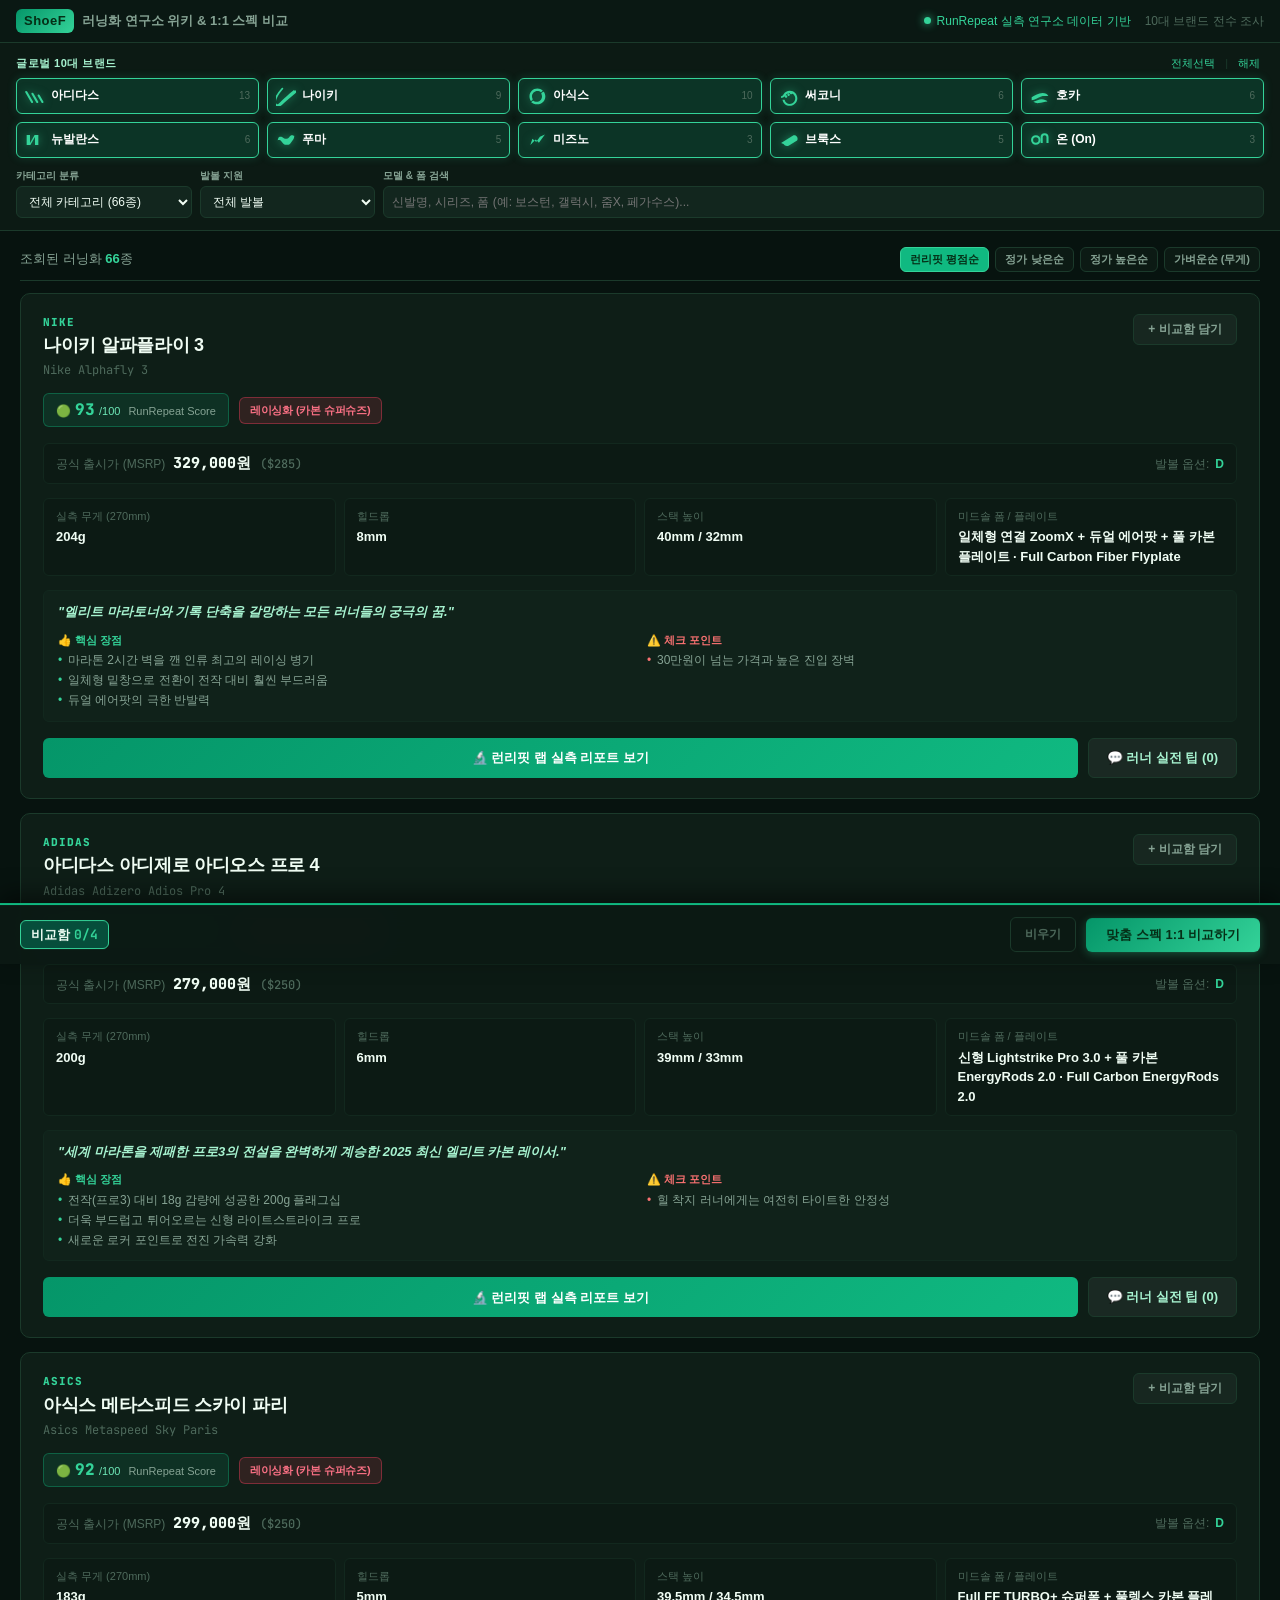
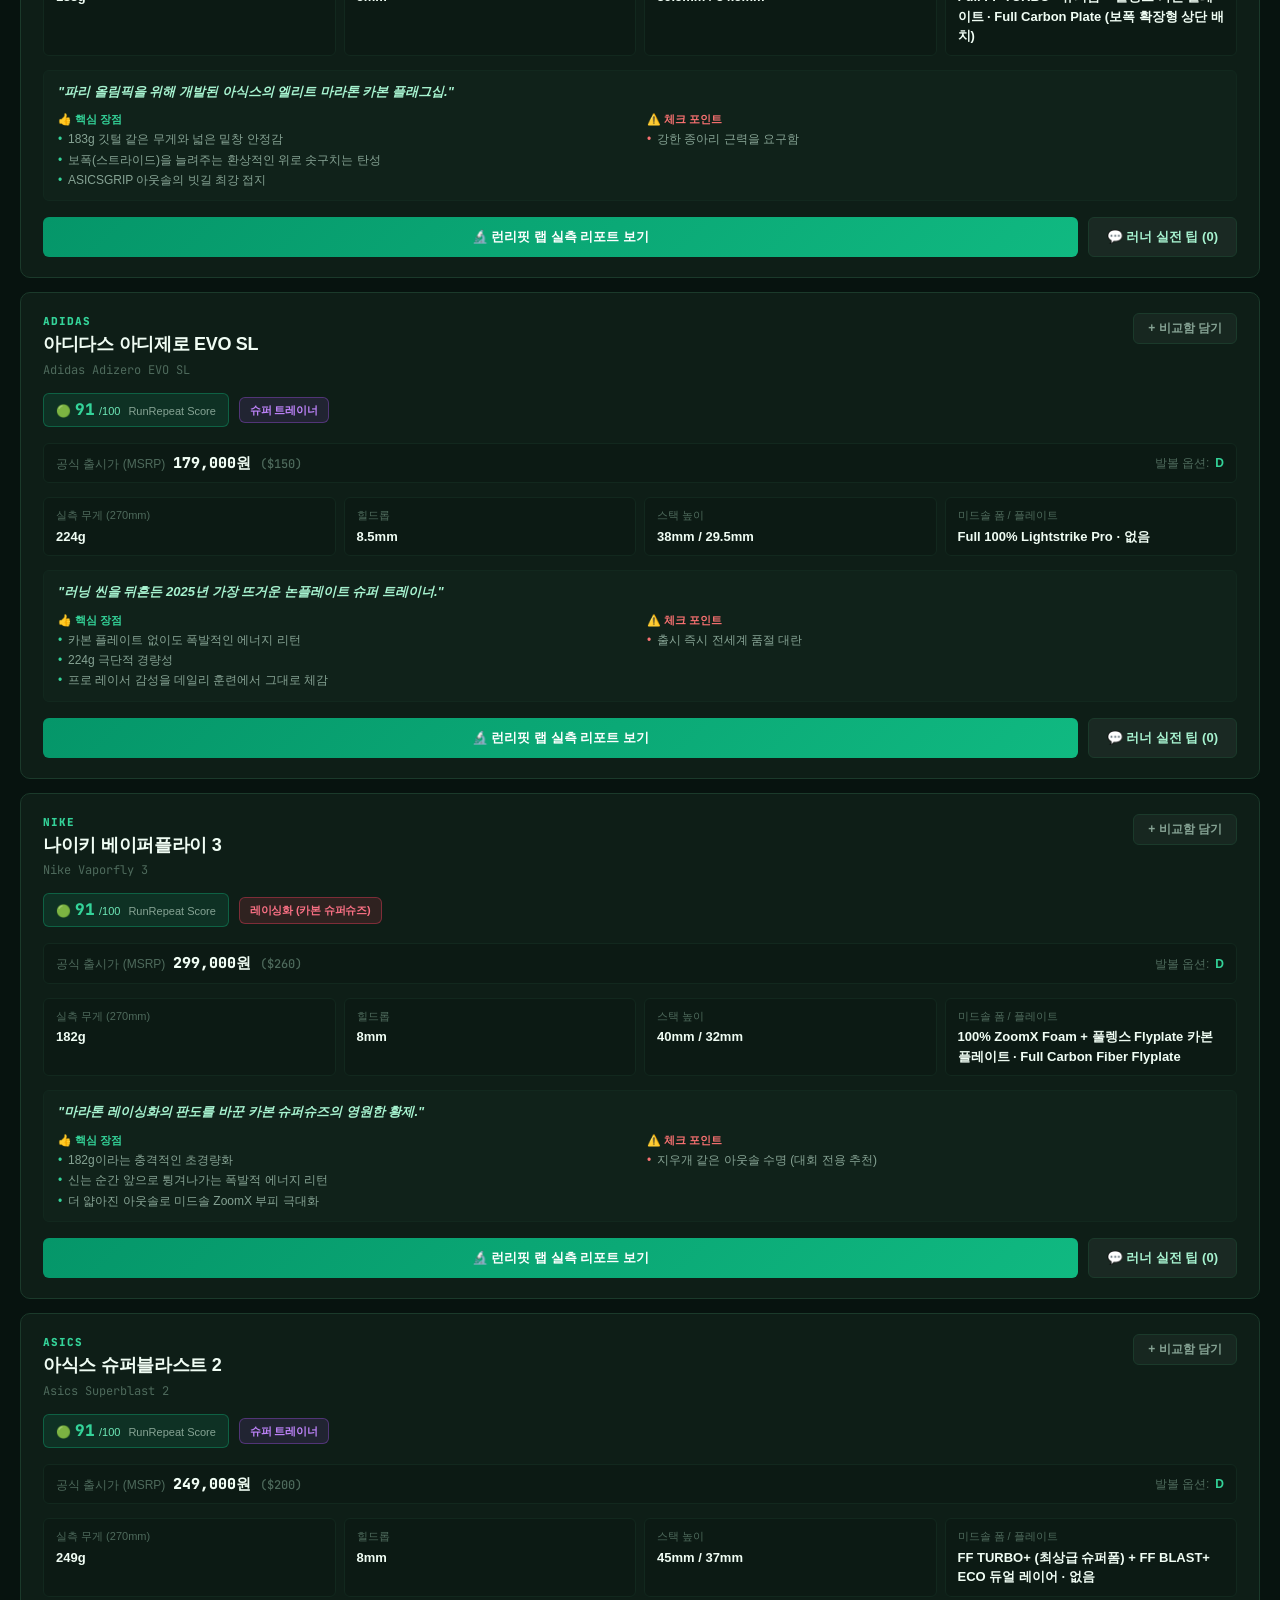
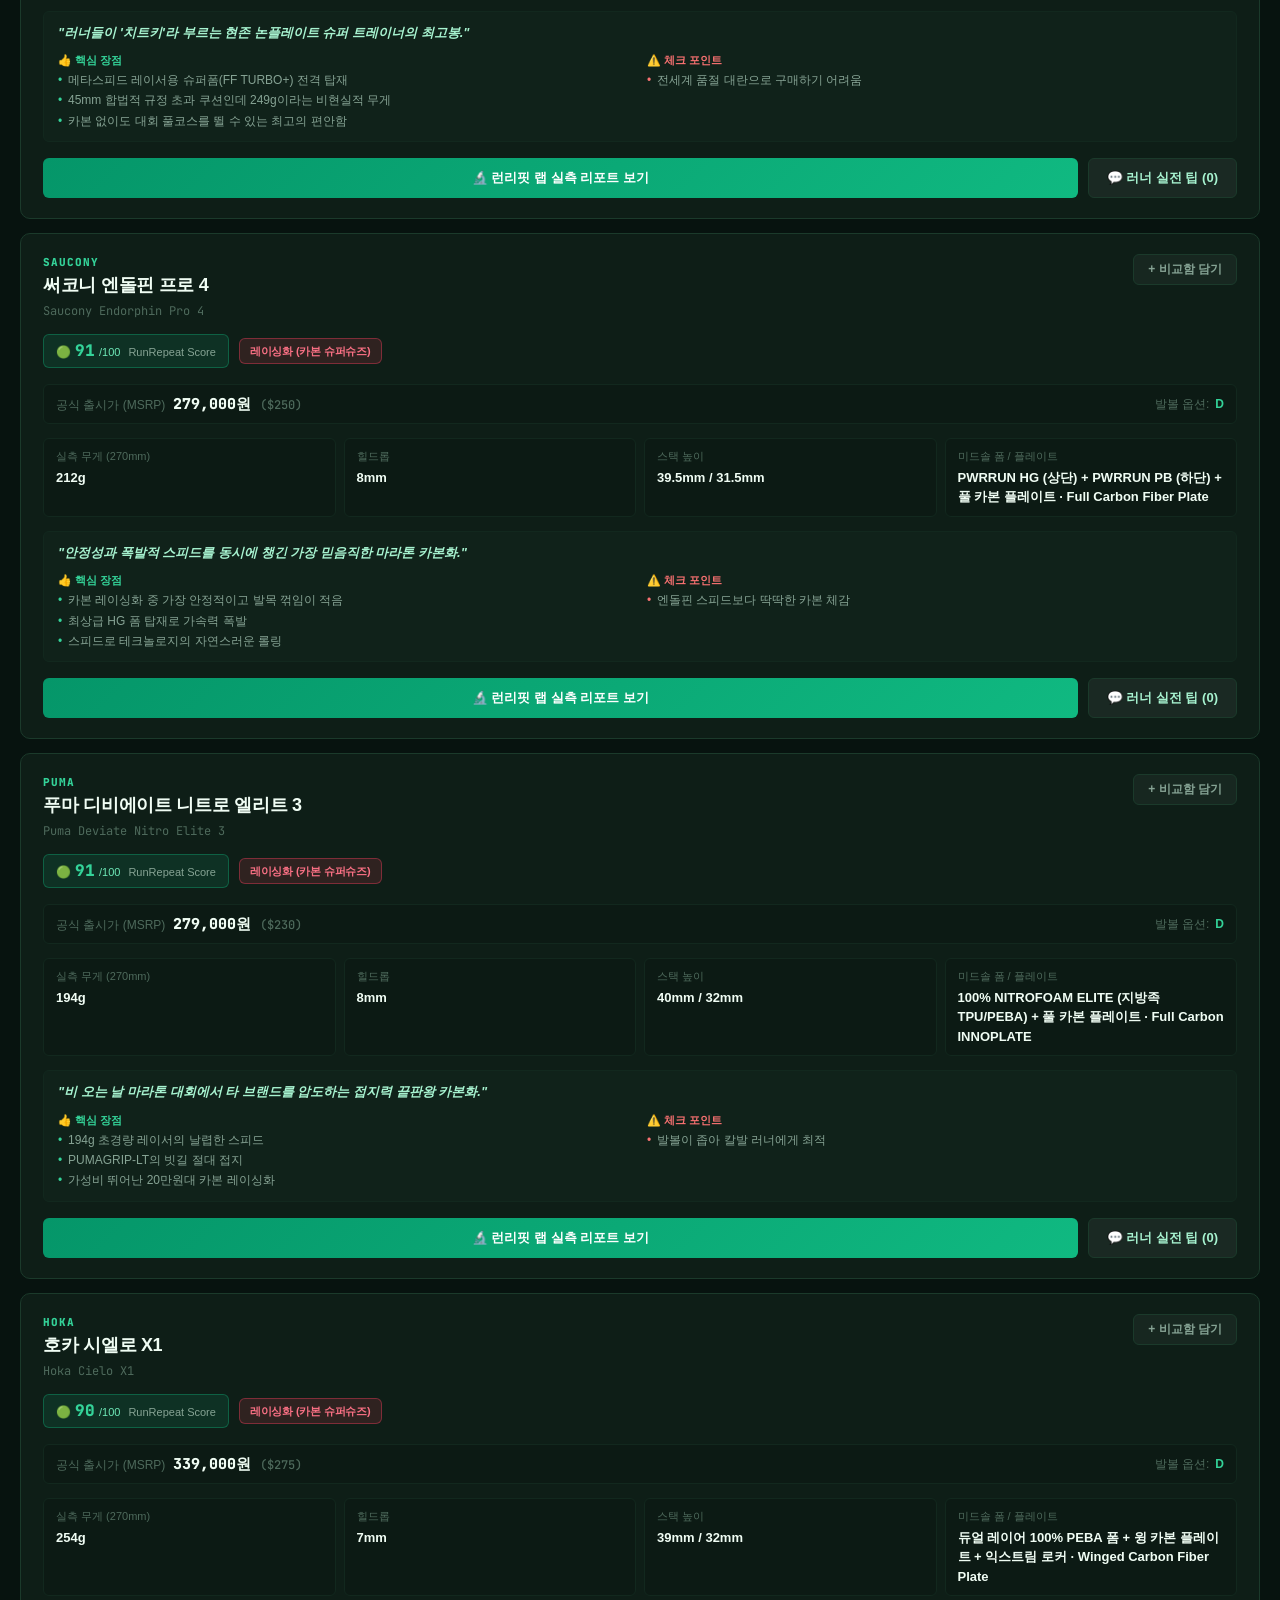
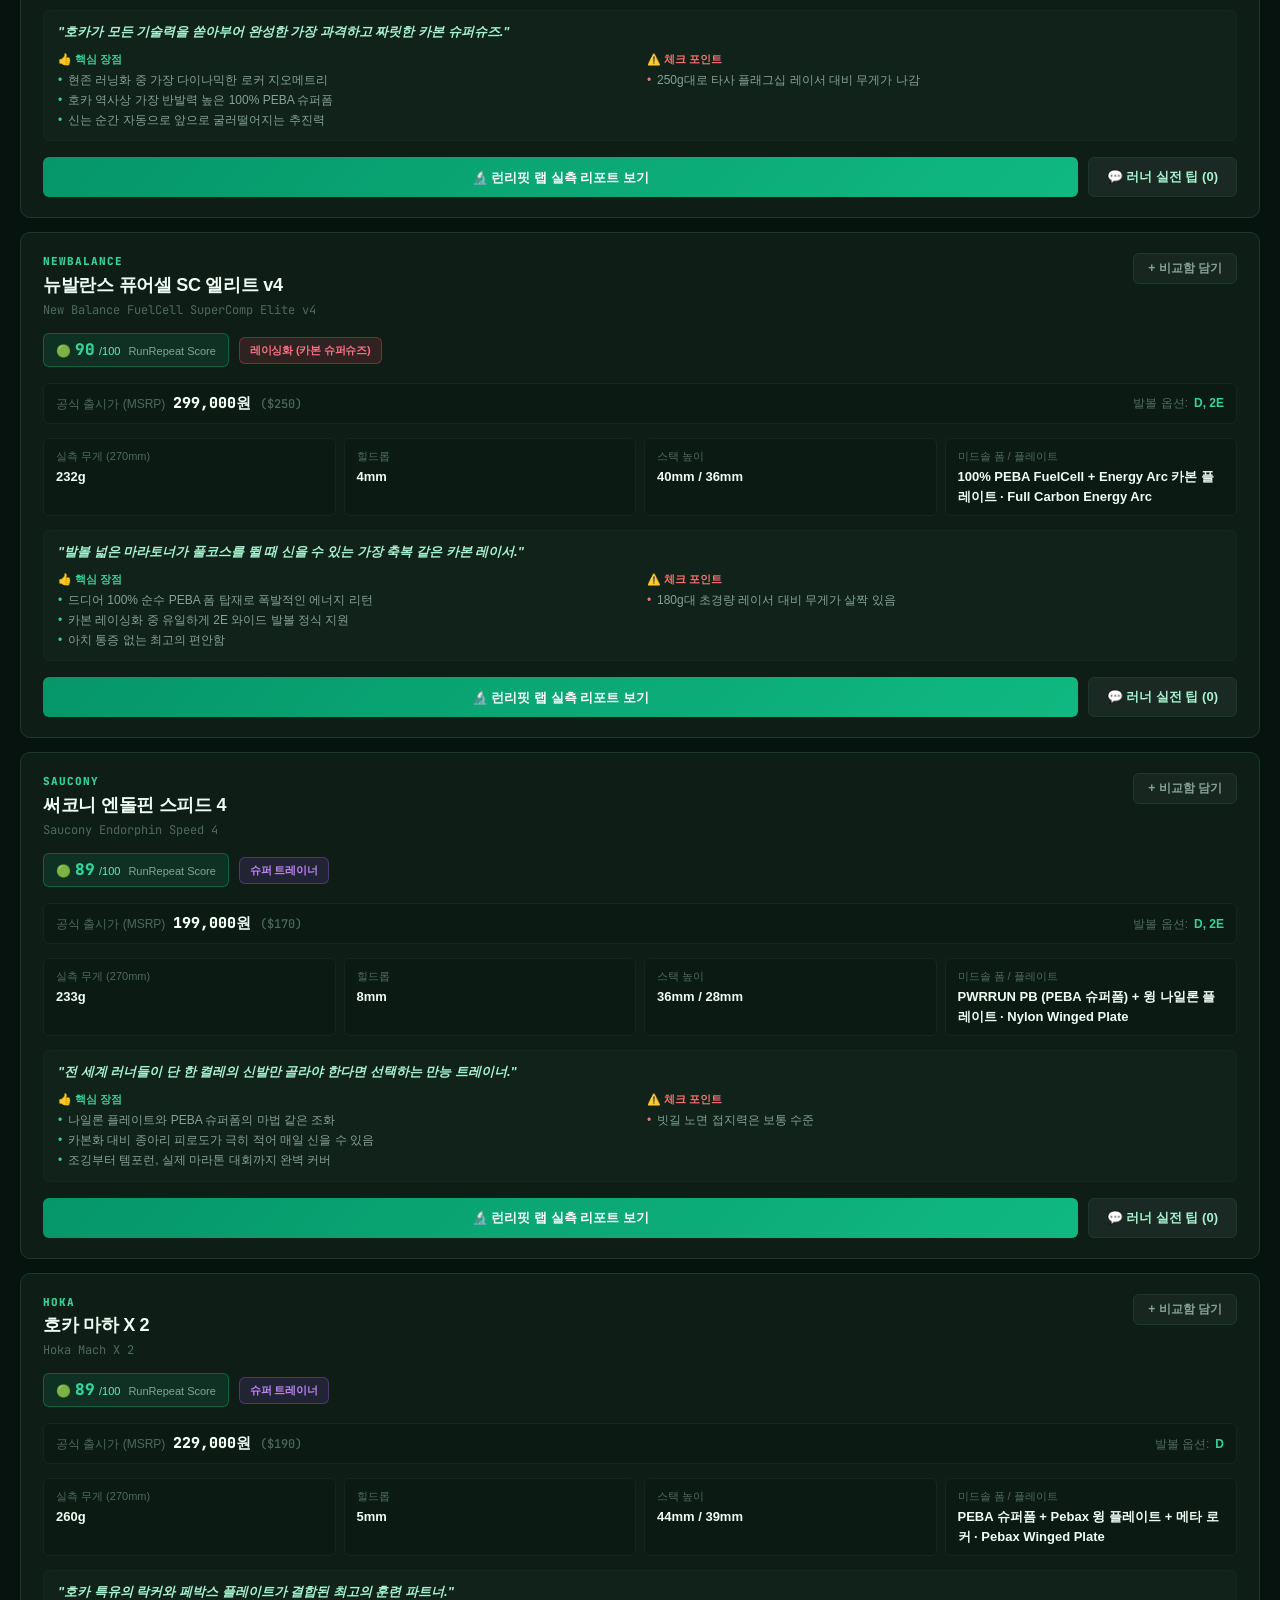
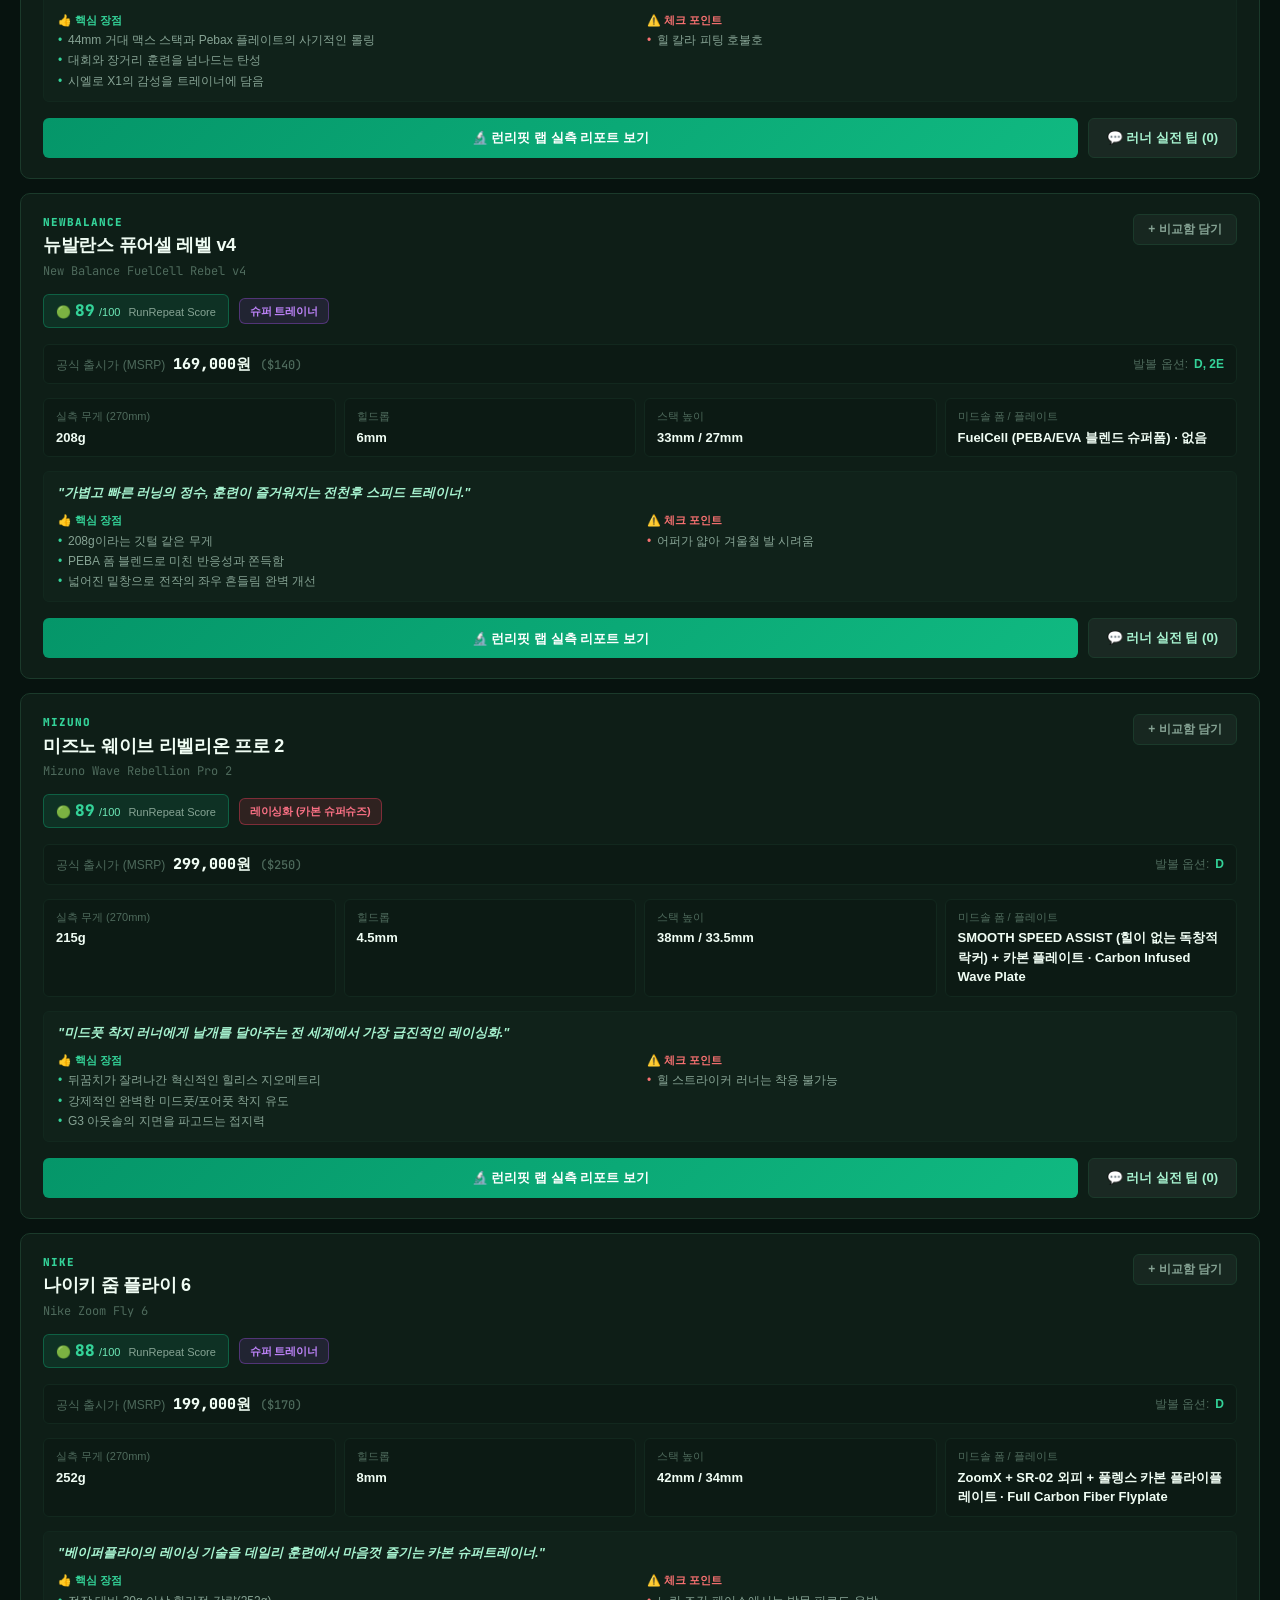
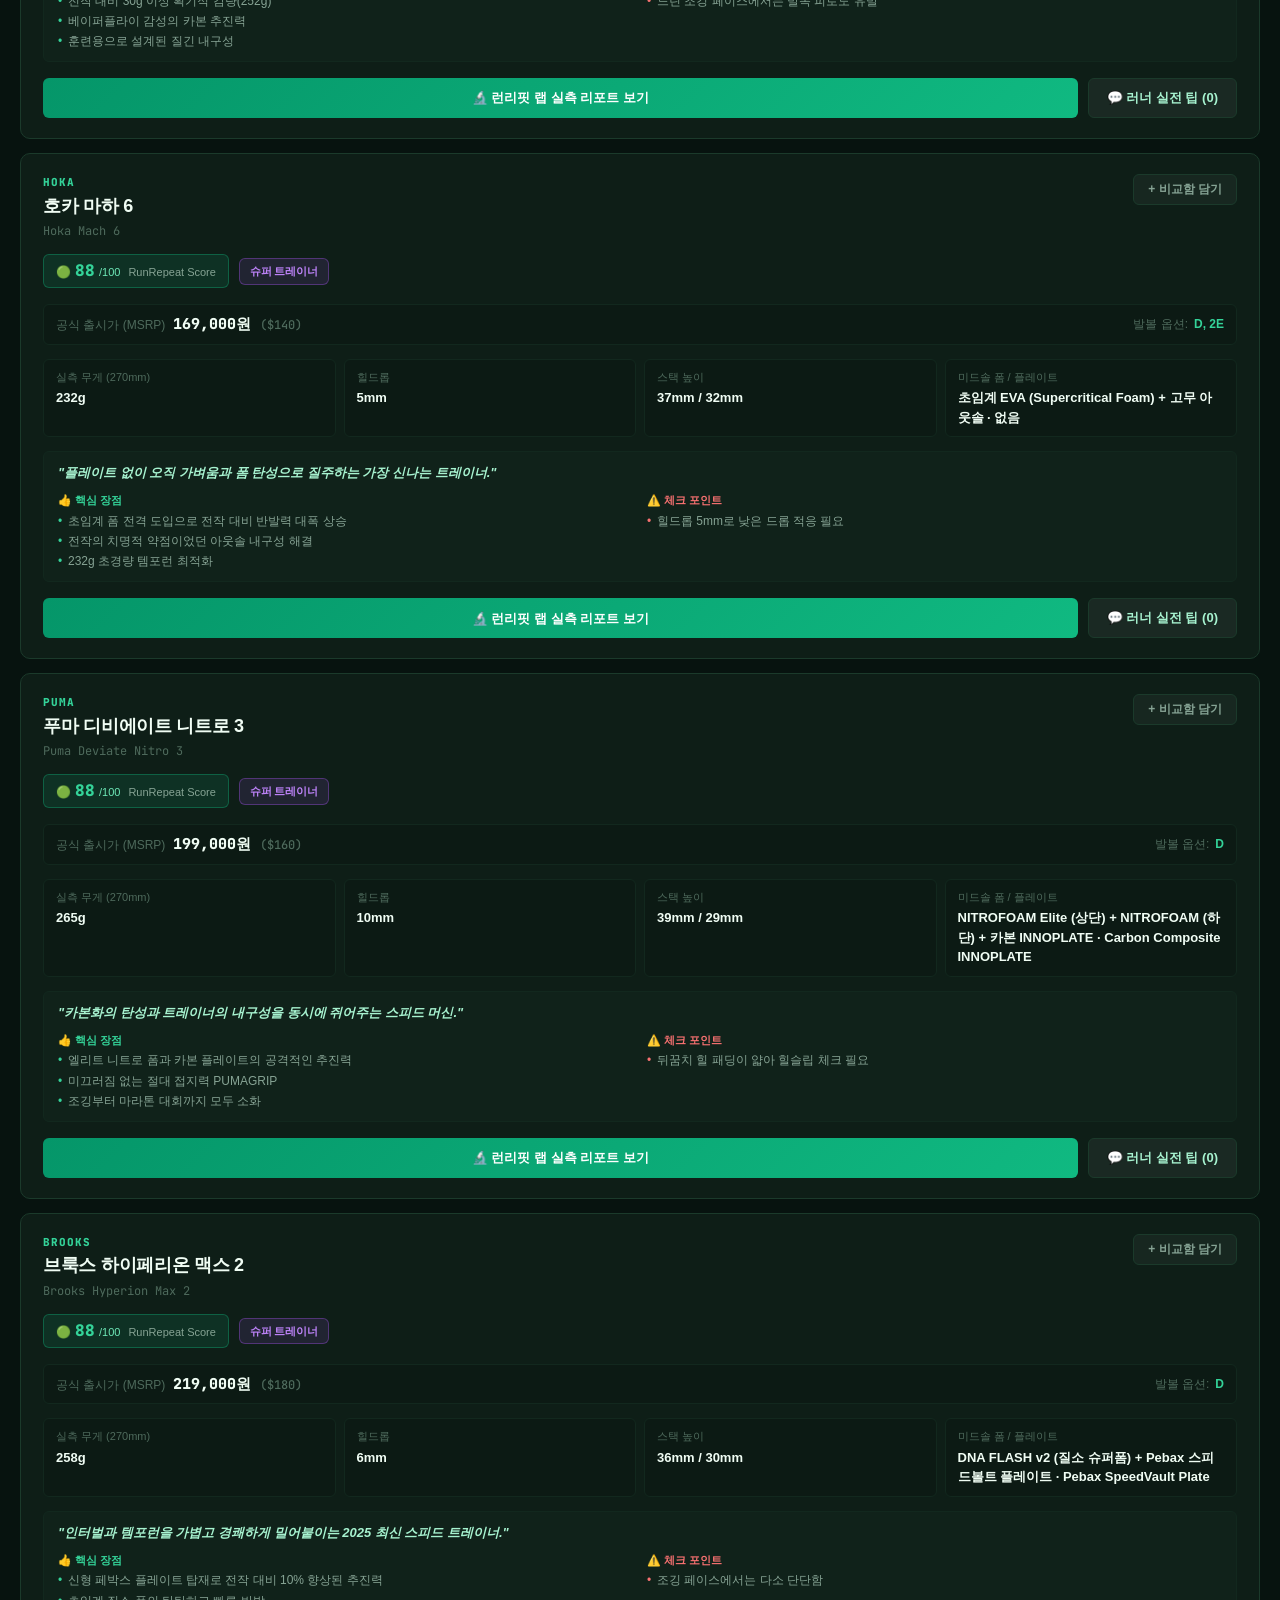
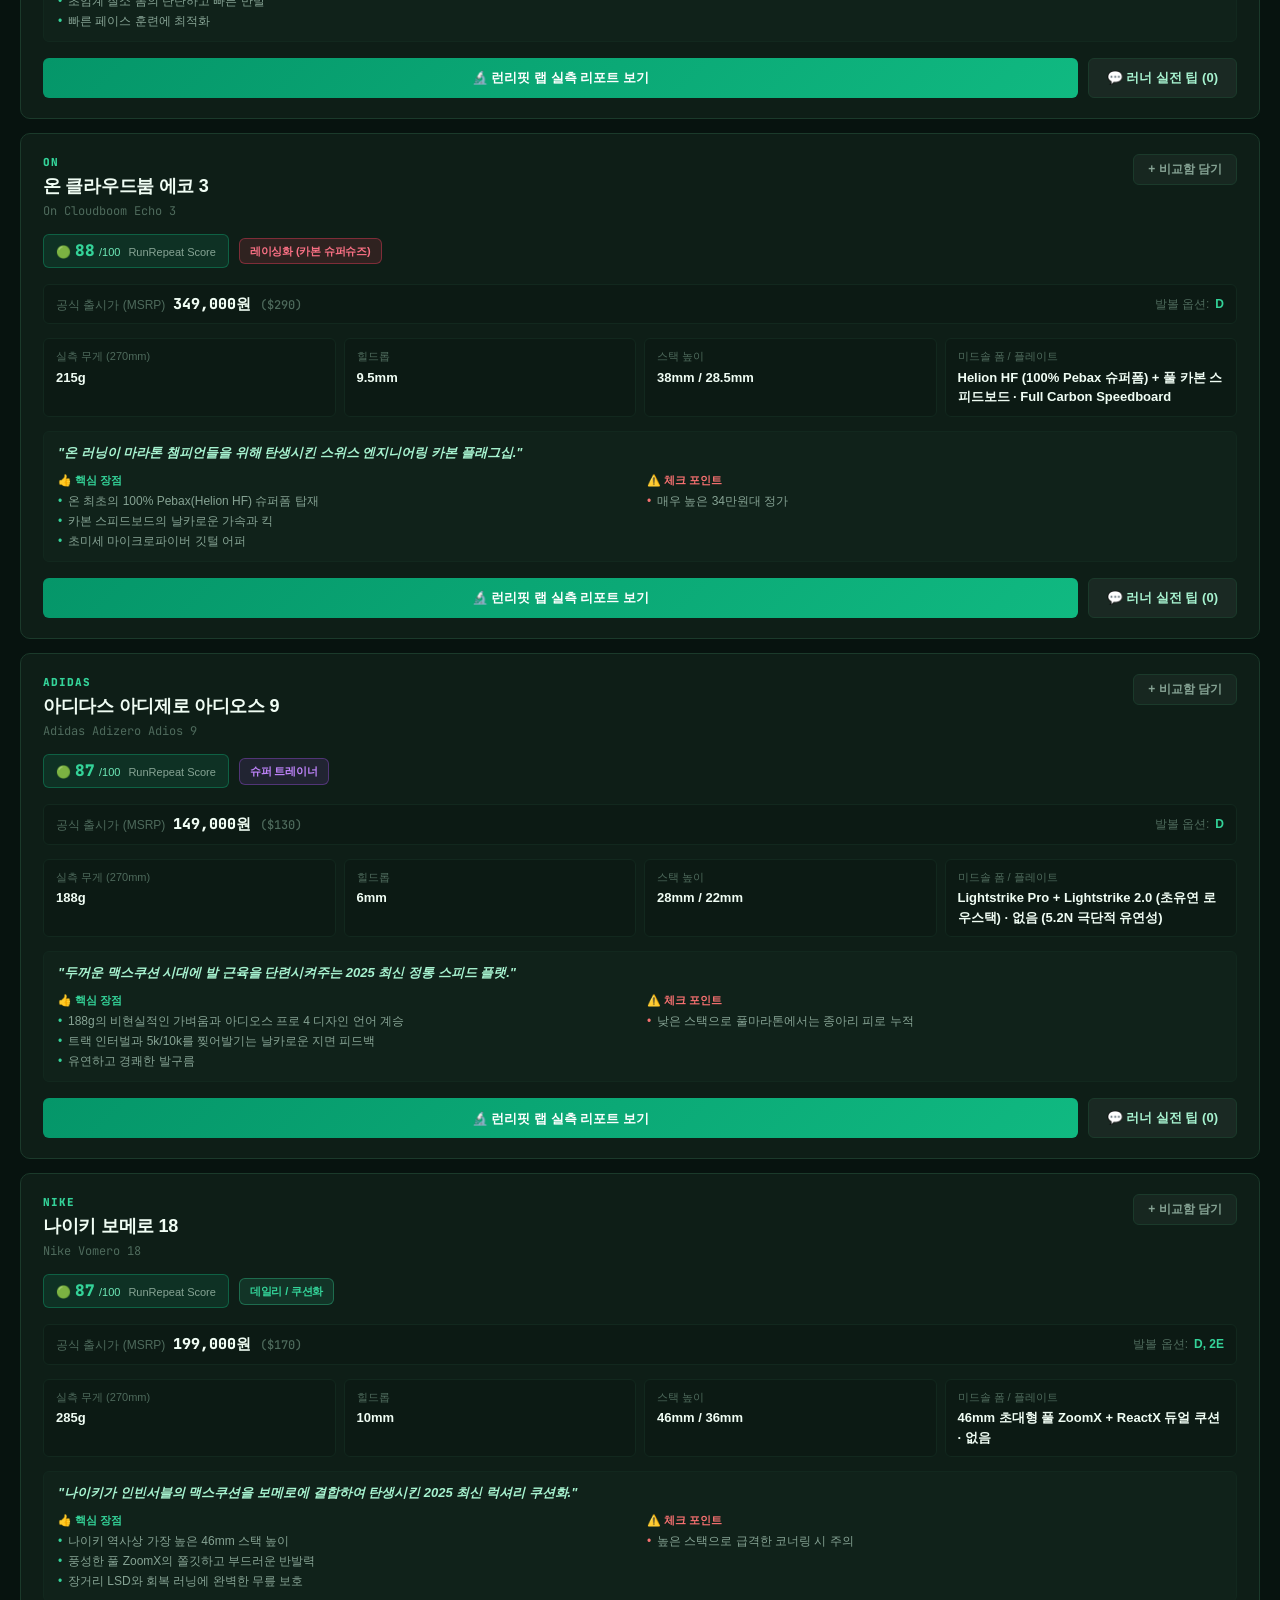
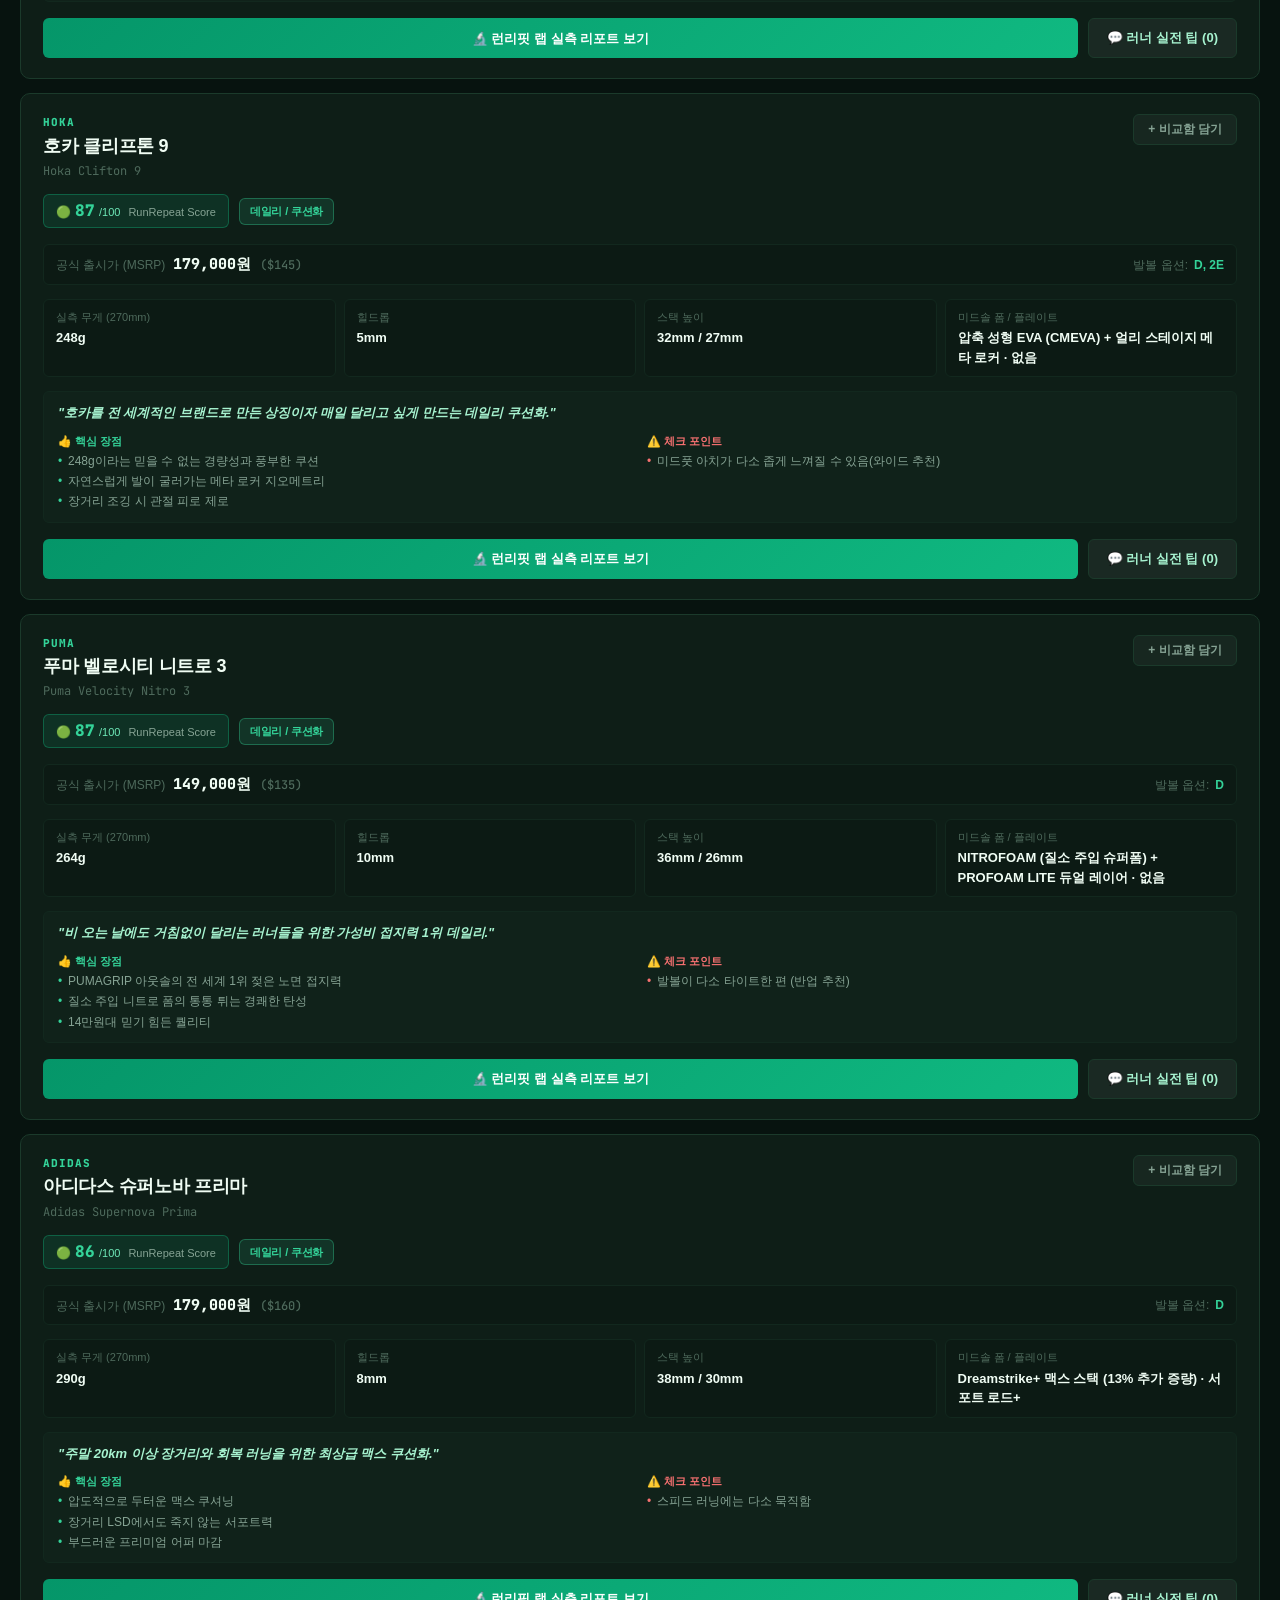
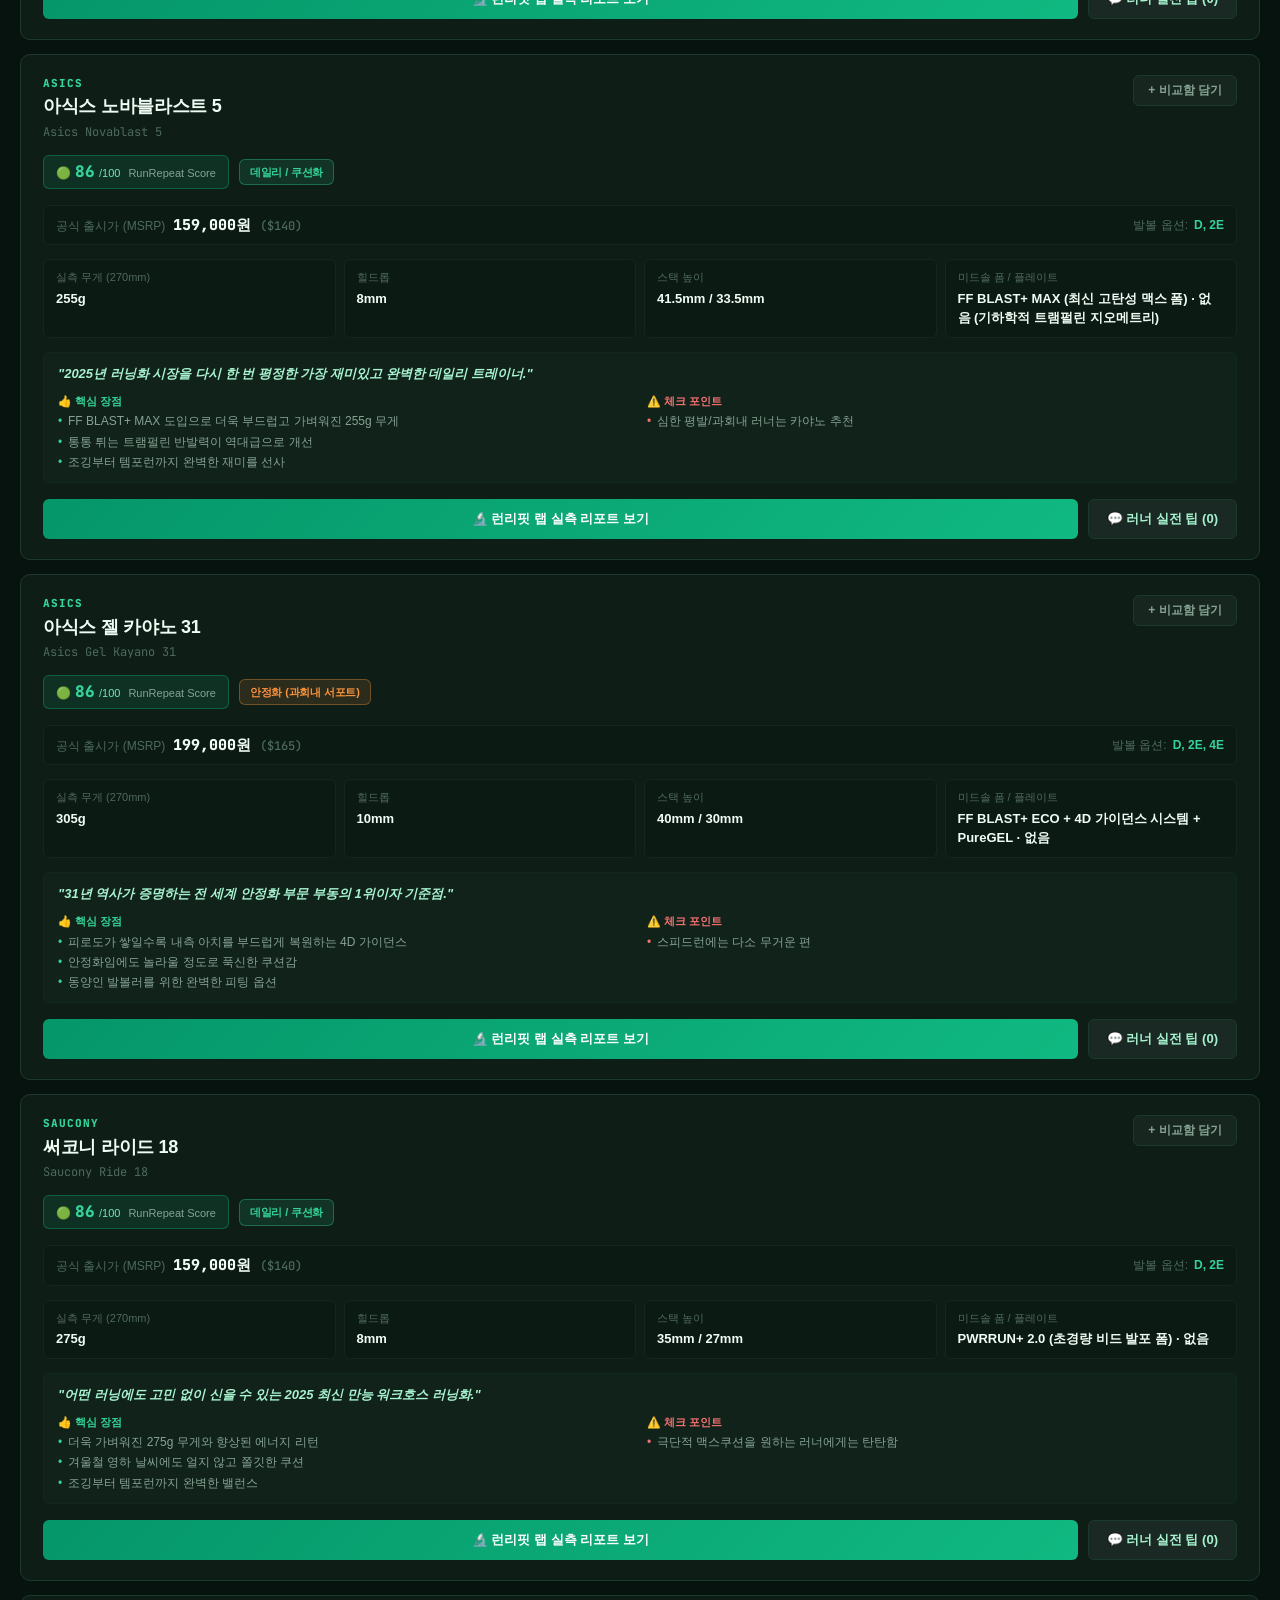
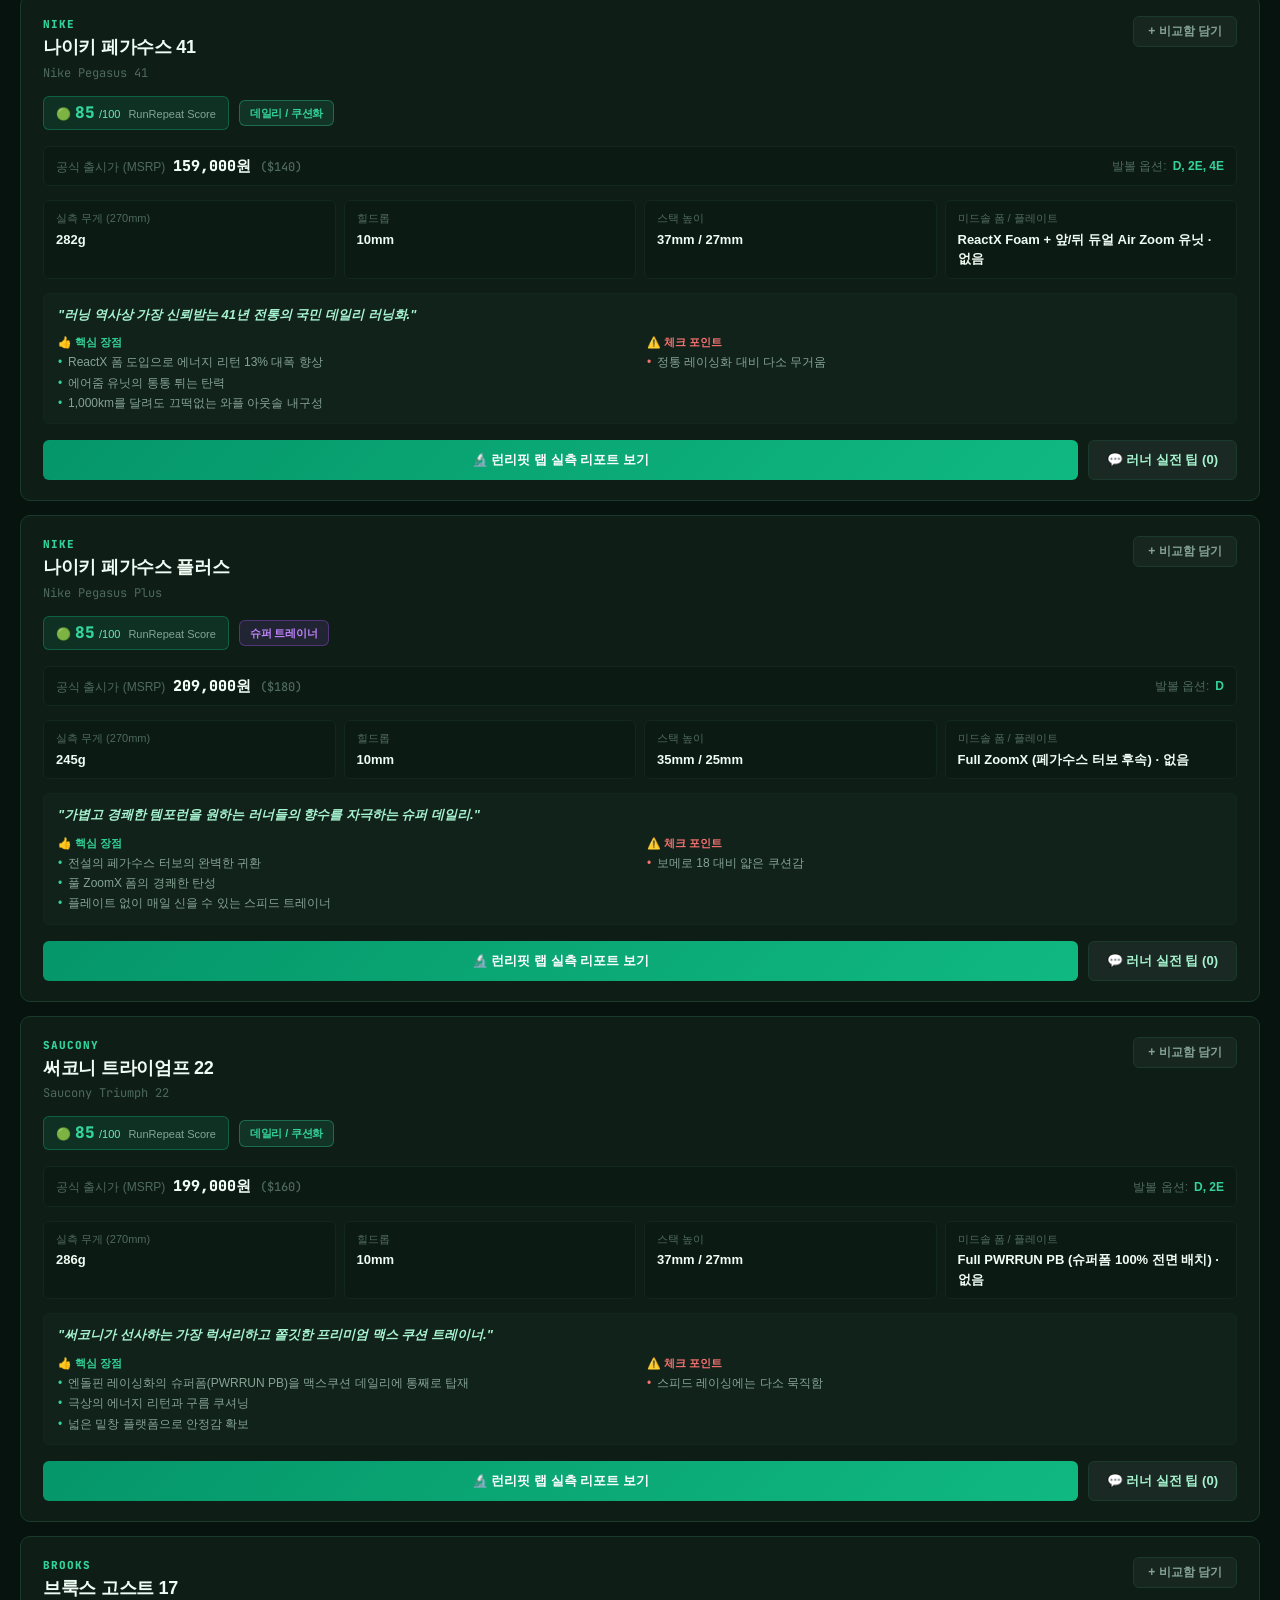
==== index.html @ 08664310 "fix(shoef): add Asics Gel-Contend 9 and Gel-Venture 9, calibrate all RunRepeat scores to authentic l" ====
<!DOCTYPE html>
<html lang="ko">
<head>
  <meta charset="UTF-8">
  <meta name="viewport" content="width=device-width, initial-scale=1.0">
  <title>ShoeF 러닝화 연구소 위키 | RunRepeat 실측 스펙 & 1:1 비교 매트릭스</title>
  <meta name="description" content="나이키, 아디다스, 아식스, 써코니, 호카, 뉴발란스 등 10대 글로벌 브랜드의 5대 카테고리(가성비 입문화, 데일리 쿠션화, 안정화, 슈퍼트레이너, 카본 레이싱화) RunRepeat 실측 스펙, 1:1 비교, 익명 러너 실전 팁.">
  <meta name="referrer" content="no-referrer">
  
  <!-- Fonts -->
  <link rel="preconnect" href="https://fonts.googleapis.com">
  <link rel="preconnect" href="https://fonts.gstatic.com" crossorigin>
  <link href="https://fonts.googleapis.com/css2?family=Pretendard:wght@400;500;600;700;800&family=JetBrains+Mono:wght@500;700&display=swap" rel="stylesheet">
  
  <link rel="stylesheet" href="style.css">
  
  <!-- Google Analytics 4 (규칙 준수) -->
  <script async src="https://www.googletagmanager.com/gtag/js?id=G-K3PFHN6VW7"></script>
  <script>
    window.dataLayer = window.dataLayer || [];
    function gtag(){dataLayer.push(arguments);}
    gtag('js', new Date());
    gtag('config', 'G-K3PFHN6VW7');
  </script>
</head>
<body class="dark-theme">

  <!-- 1. 최상단 초슬림 헤더 -->
  <header class="slim-header">
    <div class="header-inner">
      <div class="brand-title">
        <span class="logo-badge">ShoeF</span>
        <span class="sub-txt">러닝화 연구소 위키 & 1:1 스펙 비교</span>
      </div>
      <div class="header-meta">
        <span class="live-indicator"><span class="pulse-dot"></span>RunRepeat 실측 연구소 데이터 기반</span>
        <span class="last-sync" id="lastSyncTime">10대 브랜드 전수 조사</span>
      </div>
    </div>
  </header>

  <!-- 2. 컨트롤 패널: 브랜드 선택 & 다이나믹 필터 -->
  <section class="control-panel">
    <div class="panel-container">
      
      <!-- 2-1. 브랜드 선택 (2줄 10개 브랜드 콤팩트 버튼 그리드) -->
      <div class="filter-group brand-filter-group">
        <div class="group-header">
          <span class="group-label">글로벌 10대 브랜드</span>
          <div class="brand-actions">
            <button type="button" class="btn-text" id="btnSelectAllBrands">전체선택</button>
            <span class="divider">|</span>
            <button type="button" class="btn-text" id="btnDeselectAllBrands">해제</button>
          </div>
        </div>
        <div class="brand-checkbox-grid" id="brandCheckboxGrid">
          <!-- JS 렌더링: 10개 브랜드 버튼 -->
        </div>
      </div>

      <!-- 2-2. 5대 카테고리 / 발볼 / 검색 툴바 -->
      <div class="filter-row">
        
        <!-- 카테고리 셀렉트 (5대 카테고리) -->
        <div class="filter-field">
          <label for="categoryFilter" class="field-label">카테고리 분류</label>
          <select id="categoryFilter" class="custom-select">
            <option value="all">전체 카테고리</option>
            <option value="budget">🌱 가성비 입문화 (≤$100)</option>
            <option value="daily">☁️ 데일리 / 쿠션화</option>
            <option value="stability">🛡️ 안정화 (과회내 서포트)</option>
            <option value="super_trainer">⚡ 슈퍼 트레이너</option>
            <option value="racing">🏆 레이싱화 (카본 슈퍼슈즈)</option>
          </select>
        </div>

        <!-- 발볼 옵션 (D, 2E, 4E) -->
        <div class="filter-field">
          <label for="widthFilter" class="field-label">발볼 지원</label>
          <select id="widthFilter" class="custom-select">
            <option value="all">전체 발볼</option>
            <option value="D">Standard (D 보통)</option>
            <option value="2E">Wide (2E 넓음)</option>
            <option value="4E">Extra Wide (4E 매우넓음)</option>
          </select>
        </div>

        <!-- 모델 검색창 -->
        <div class="filter-field search-field">
          <label for="searchKeyword" class="field-label">모델 & 폼 검색</label>
          <input type="text" id="searchKeyword" class="custom-input" placeholder="신발명, 시리즈, 폼 (예: 보스턴, 갤럭시, 줌X, 페가수스)...">
        </div>

      </div>

    </div>
  </section>

  <!-- 3. 메인 콘텐츠: 신발 리스트 (RunRepeat 위키 레이아웃) -->
  <main class="main-content">
    <div class="content-container">
      
      <div class="results-bar">
        <span class="count-txt">조회된 러닝화 <strong id="totalCount">0</strong>종</span>
        <div class="sort-controls">
          <button type="button" class="sort-btn active" data-sort="score-desc">런리핏 평점순</button>
          <button type="button" class="sort-btn" data-sort="price-asc">정가 낮은순</button>
          <button type="button" class="sort-btn" data-sort="price-desc">정가 높은순</button>
          <button type="button" class="sort-btn" data-sort="weight-asc">가벼운순 (무게)</button>
        </div>
      </div>

      <!-- 신발 카드 리스트 컨테이너 -->
      <div class="shoes-list" id="shoesList">
        <!-- JS로 위키 카드 동적 렌더링 -->
      </div>

    </div>
  </main>

  <!-- 4. 하단 플로팅 비교 트레이 바 -->
  <div id="compareFloatingBar" class="compare-floating-bar">
    <div class="compare-bar-inner">
      <div class="compare-info-group">
        <span class="compare-badge">비교함 <strong id="compareCountTxt">0/4</strong></span>
        <div class="compare-chips" id="compareChips"></div>
      </div>
      <div class="compare-actions">
        <button type="button" id="btnClearCompare" class="btn-clear-compare">비우기</button>
        <button type="button" id="btnOpenCompare" class="btn-open-compare">맞춤 스펙 1:1 비교하기</button>
      </div>
    </div>
  </div>

  <!-- 5. 맞춤 1:1 및 1:N 스펙 비교 모달 (가로 스크롤 매트릭스) -->
  <div class="modal-backdrop" id="compareModal" style="display: none;">
    <div class="modal-card compare-modal-card">
      <header class="modal-header">
        <div class="modal-title-group">
          <span class="modal-brand-badge">RUNNING SHOE MATRIX</span>
          <h2 class="modal-title">맞춤 1:1 러닝화 정밀 스펙 비교표</h2>
        </div>
        <button type="button" class="modal-close" id="btnCloseCompareModal" aria-label="닫기">&times;</button>
      </header>
      <div class="modal-body compare-modal-body">
        <div class="compare-table-wrapper">
          <table class="compare-table">
            <tbody id="compareModalTableBody">
              <!-- JS 동적 생성: 좌우 나란히 스펙 비교 -->
            </tbody>
          </table>
        </div>
      </div>
    </div>
  </div>

  <!-- 6. 익명 러너 실전 한줄 메모장 모달 (engines ownerMemoSection 이식) -->
  <div class="modal-backdrop" id="memoModal" style="display: none;">
    <div class="modal-card memo-modal-card">
      <header class="modal-header">
        <div class="modal-title-group">
          <span class="modal-brand-badge">RUNNER SHOUTBOX</span>
          <h2 class="modal-title" id="memoShoeTitle">신발명</h2>
          <span class="modal-subtitle" id="memoShoeSubtitle">부제</span>
        </div>
        <button type="button" class="modal-close" id="btnCloseMemoModal" aria-label="닫기">&times;</button>
      </header>
      <div class="modal-body memo-modal-body">
        
        <!-- 실시간 댓글 목록 -->
        <div class="memo-comments-container" id="commentsList">
          <!-- JS 렌더링 -->
        </div>

        <!-- 실전 팁 작성 폼 -->
        <form id="memoForm" class="memo-write-form">
          <input type="text" id="hp_url_check" name="hp_url_check" style="display:none;" tabindex="-1" autocomplete="off">
          
          <div class="memo-form-top-row">
            <input type="text" id="commentAuthor" class="memo-input author" placeholder="닉네임 (최대 15자)" maxlength="15">
            <div class="math-captcha-box">
              <span id="mathQuizLabel" class="math-label">3 + 4 =</span>
              <input type="number" id="mathAnswer" class="memo-input captcha" placeholder="답" required>
            </div>
          </div>

          <div class="memo-form-bottom-row">
            <input type="text" id="commentText" class="memo-input text" placeholder="발볼러 반업 필수 등 솔직한 실전 꿀팁을 한줄로 남겨주세요 (최대 120자)" maxlength="120" required>
            <button type="submit" class="btn-submit-memo">등록</button>
          </div>

          <span class="memo-notice">※ 도배 방지를 위해 10초 쿨다운이 적용되며, 작성된 메모는 실시간 공유됩니다.</span>
        </form>

      </div>
    </div>
  </div>

  <!-- 7. 푸터 -->
  <footer class="slim-footer">
    <div class="footer-inner">
      <span>ShoeF는 RunRepeat의 공인된 기계적 랩 테스트 및 글로벌 러너들의 실전 데이터를 체계화하여 제공합니다.</span>
    </div>
  </footer>

  <!-- App Script Inlined Here -->
  <script>
/**
 * ShoeF - Global Running Shoe Lab Wiki & Comparison Platform
 * RunRepeat Verified Lab Specs & 1:1 Comparison & Runner Shoutbox
 */

// 1. Embedded Master Data
const EMBEDDED_CONFIG = {
  "brands": [
    {
      "id": "adidas",
      "name": "Adidas",
      "name_kr": "아디다스",
      "active": true,
      "logo_text": "ADIDAS"
    },
    {
      "id": "nike",
      "name": "Nike",
      "name_kr": "나이키",
      "active": true,
      "logo_text": "NIKE"
    },
    {
      "id": "asics",
      "name": "Asics",
      "name_kr": "아식스",
      "active": true,
      "logo_text": "ASICS"
    },
    {
      "id": "saucony",
      "name": "Saucony",
      "name_kr": "써코니",
      "active": true,
      "logo_text": "SAUCONY"
    },
    {
      "id": "hoka",
      "name": "Hoka",
      "name_kr": "호카",
      "active": true,
      "logo_text": "HOKA"
    },
    {
      "id": "newbalance",
      "name": "New Balance",
      "name_kr": "뉴발란스",
      "active": true,
      "logo_text": "NEW BALANCE"
    },
    {
      "id": "puma",
      "name": "Puma",
      "name_kr": "푸마",
      "active": true,
      "logo_text": "PUMA"
    },
    {
      "id": "mizuno",
      "name": "Mizuno",
      "name_kr": "미즈노",
      "active": true,
      "logo_text": "MIZUNO"
    },
    {
      "id": "brooks",
      "name": "Brooks",
      "name_kr": "브룩스",
      "active": true,
      "logo_text": "BROOKS"
    },
    {
      "id": "on",
      "name": "On",
      "name_kr": "온 (On)",
      "active": true,
      "logo_text": "ON RUNNING"
    }
  ],
  "categories": {
    "budget": "가성비 입문화 (≤$100)",
    "daily": "데일리 / 쿠션화",
    "stability": "안정화 (과회내 서포트)",
    "super_trainer": "슈퍼 트레이너",
    "racing": "레이싱화 (카본 슈퍼슈즈)"
  },
  "sizes": [
    230,
    235,
    240,
    245,
    250,
    255,
    260,
    265,
    270,
    275,
    280,
    285,
    290,
    295,
    300,
    305,
    310
  ],
  "widths": [
    "D",
    "2E",
    "4E"
  ]
};
const EMBEDDED_SHOES = [
  {
    "id": "adidas_galaxy_8",
    "brand_id": "adidas",
    "name_kr": "아디다스 갤럭시 8",
    "name_en": "Adidas Galaxy 8",
    "series": "갤럭시",
    "category": "budget",
    "category_name": "가성비 입문화 (≤$100)",
    "msrp_usd": 60,
    "msrp_krw": 69000,
    "widths": [
      "D",
      "2E"
    ],
    "specs": {
      "weight_g": 292,
      "heel_drop_mm": 9.5,
      "midsole": "Cloudfoam+ (신형 통기성 개선 구름폼)",
      "plate": "없음",
      "stack_height": "34mm / 24.5mm",
      "support_type": "Neutral (입문/워킹)"
    },
    "runrepeat": {
      "score": 74,
      "midsole_foam": "Cloudfoam+",
      "pros": [
        "60달러대 극강 가성비의 2025 신작",
        "전작 대비 통기성이 대폭 강화된 신형 어퍼",
        "워킹부터 헬스장 트레드밀까지 든든한 내구성"
      ],
      "cons": [
        "290g대 무게감",
        "스피드 러닝에는 탄성 부족"
      ],
      "verdict": "달리기 입문자와 헬스장 조깅족을 위한 가장 부담 없는 2025 최신 가성비 국민화.",
      "url": "https://runrepeat.com/adidas-galaxy-8"
    }
  },
  {
    "id": "adidas_response_runner",
    "brand_id": "adidas",
    "name_kr": "아디다스 리스폰스 2 / 러너",
    "name_en": "Adidas Response 2",
    "series": "리스폰스",
    "category": "budget",
    "category_name": "가성비 입문화 (≤$100)",
    "msrp_usd": 70,
    "msrp_krw": 79000,
    "widths": [
      "D"
    ],
    "specs": {
      "weight_g": 285,
      "heel_drop_mm": 9,
      "midsole": "Response EVA Foam",
      "plate": "없음",
      "stack_height": "33mm / 24mm",
      "support_type": "Neutral (중립)"
    },
    "runrepeat": {
      "score": 74,
      "midsole_foam": "Response Foam",
      "pros": [
        "균형 잡힌 충격 완화력",
        "우수한 지면 접지력과 내마모성",
        "발볼이 편안한 엔지니어드 메쉬"
      ],
      "cons": [
        "10km 이상 장거리 러닝 시 쿠션 가라앉음 체감"
      ],
      "verdict": "일상 5km 조깅과 가벼운 트레이닝을 위한 실속파 러너의 선택.",
      "url": "https://runrepeat.com/adidas-response-runner"
    }
  },
  {
    "id": "adidas_duramo_speed",
    "brand_id": "adidas",
    "name_kr": "아디다스 듀라모 스피드",
    "name_en": "Adidas Duramo Speed",
    "series": "듀라모",
    "category": "budget",
    "category_name": "가성비 입문화 (≤$100)",
    "msrp_usd": 90,
    "msrp_krw": 89000,
    "widths": [
      "D"
    ],
    "specs": {
      "weight_g": 264,
      "heel_drop_mm": 6.5,
      "midsole": "Lightstrike (고급 경량 폼)",
      "plate": "없음",
      "stack_height": "34mm / 27.5mm",
      "support_type": "Neutral (중립)"
    },
    "runrepeat": {
      "score": 72,
      "midsole_foam": "Lightstrike",
      "pros": [
        "100달러 미만에서 아디제로급 Lightstrike 폼 탑재",
        "264g의 경쾌한 무게로 템포런 가능",
        "아디웨어 아웃솔의 끈질긴 수명"
      ],
      "cons": [
        "미드솔 초반 착화감이 다소 단단함(Firm)"
      ],
      "verdict": "10만원 미만에서 가장 스피디하고 탄탄한 가성비 템포/데일리 러닝화.",
      "url": "https://runrepeat.com/adidas-duramo-speed"
    }
  },
  {
    "id": "adidas_duramo_sl",
    "brand_id": "adidas",
    "name_kr": "아디다스 듀라모 SL",
    "name_en": "Adidas Duramo SL",
    "series": "듀라모",
    "category": "budget",
    "category_name": "가성비 입문화 (≤$100)",
    "msrp_usd": 65,
    "msrp_krw": 75000,
    "widths": [
      "D"
    ],
    "specs": {
      "weight_g": 272,
      "heel_drop_mm": 9.5,
      "midsole": "Lightmotion 쿠셔닝",
      "plate": "없음",
      "stack_height": "33mm / 23.5mm",
      "support_type": "Neutral (가성비 조깅)"
    },
    "runrepeat": {
      "score": 73,
      "midsole_foam": "Lightmotion",
      "pros": [
        "6만원대 가성비",
        "가벼운 272g 무게",
        "메쉬 어퍼의 쾌적함"
      ],
      "cons": [
        "고속 질주시 에너지 리턴 부족"
      ],
      "verdict": "가벼운 운동과 헬스장을 시작하는 입문자를 위한 가성비 모델.",
      "url": "https://runrepeat.com/adidas-duramo-sl"
    }
  },
  {
    "id": "adidas_questar_3",
    "brand_id": "adidas",
    "name_kr": "아디다스 퀘스타 3",
    "name_en": "Adidas Questar 3",
    "series": "퀘스타",
    "category": "budget",
    "category_name": "가성비 입문화 (≤$100)",
    "msrp_usd": 80,
    "msrp_krw": 85000,
    "widths": [
      "D"
    ],
    "specs": {
      "weight_g": 290,
      "heel_drop_mm": 9,
      "midsole": "Bounce (고탄성 바운스 폼)",
      "plate": "없음",
      "stack_height": "35mm / 26mm",
      "support_type": "Neutral (중립)"
    },
    "runrepeat": {
      "score": 75,
      "midsole_foam": "Bounce",
      "pros": [
        "바운스 폼의 쫀득한 충격 흡수",
        "도톰한 힐 패딩과 안정적인 힐락",
        "착한 정가"
      ],
      "cons": [
        "여름철 통기성이 보통 수준"
      ],
      "verdict": "무릎과 발목 충격을 든든히 잡아주는 가성비 도심 로드 러닝화.",
      "url": "https://runrepeat.com/adidas-questar-3"
    }
  },
  {
    "id": "adidas_supernova_stride",
    "brand_id": "adidas",
    "name_kr": "아디다스 슈퍼노바 스트라이드",
    "name_en": "Adidas Supernova Stride",
    "series": "슈퍼노바",
    "category": "daily",
    "category_name": "데일리 / 쿠션화",
    "msrp_usd": 110,
    "msrp_krw": 129000,
    "widths": [
      "D"
    ],
    "specs": {
      "weight_g": 268,
      "heel_drop_mm": 10,
      "midsole": "Dreamstrike+ (앞발) + Carrier EVA (뒤)",
      "plate": "없음",
      "stack_height": "34mm / 24mm",
      "support_type": "Neutral (엔트리 데일리)"
    },
    "runrepeat": {
      "score": 80,
      "midsole_foam": "Dreamstrike+",
      "pros": [
        "110달러에 맛보는 Dreamstrike+ 폼 반발력",
        "가벼운 무게감",
        "데일리 출퇴근·운동 겸용"
      ],
      "cons": [
        "라이즈 대비 뒤꿈치 폼 두께가 얇음"
      ],
      "verdict": "슈퍼노바 시리즈 중 가장 접근하기 쉬운 실속형 데일리 쿠션화.",
      "url": "https://runrepeat.com/adidas-supernova-stride"
    }
  },
  {
    "id": "adidas_supernova_rise_2",
    "brand_id": "adidas",
    "name_kr": "아디다스 슈퍼노바 라이즈 2",
    "name_en": "Adidas Supernova Rise 2",
    "series": "슈퍼노바",
    "category": "daily",
    "category_name": "데일리 / 쿠션화",
    "msrp_usd": 140,
    "msrp_krw": 159000,
    "widths": [
      "D"
    ],
    "specs": {
      "weight_g": 272,
      "heel_drop_mm": 10,
      "midsole": "Dreamstrike+ 2.0 + 서포트 로드",
      "plate": "바텀 서포트 로드 (EVA)",
      "stack_height": "36mm / 26mm",
      "support_type": "Neutral (2025 국민 데일리)"
    },
    "runrepeat": {
      "score": 84,
      "midsole_foam": "Dreamstrike+ 2.0",
      "pros": [
        "전작 대비 가벼워진 무게와 부드러워진 어퍼 핏",
        "Dreamstrike+ 폼의 쫄깃하고 통통 튀는 발구름",
        "초보부터 상급자 조깅까지 호불호 없는 완성도"
      ],
      "cons": [
        "스피드 레이싱용보다는 지속주 및 조깅 특화"
      ],
      "verdict": "아디다스 데일리 트레이너의 정점을 찍은 2025-2026 완성형 국민 러닝화.",
      "url": "https://runrepeat.com/adidas-supernova-rise-2"
    }
  },
  {
    "id": "adidas_supernova_prima",
    "brand_id": "adidas",
    "name_kr": "아디다스 슈퍼노바 프리마",
    "name_en": "Adidas Supernova Prima",
    "series": "슈퍼노바",
    "category": "daily",
    "category_name": "데일리 / 쿠션화",
    "msrp_usd": 160,
    "msrp_krw": 179000,
    "widths": [
      "D"
    ],
    "specs": {
      "weight_g": 290,
      "heel_drop_mm": 8,
      "midsole": "Dreamstrike+ 맥스 스택 (13% 추가 증량)",
      "plate": "서포트 로드+",
      "stack_height": "38mm / 30mm",
      "support_type": "Neutral (맥스 쿠션)"
    },
    "runrepeat": {
      "score": 86,
      "midsole_foam": "Dreamstrike+",
      "pros": [
        "압도적으로 두터운 맥스 쿠셔닝",
        "장거리 LSD에서도 죽지 않는 서포트력",
        "부드러운 프리미엄 어퍼 마감"
      ],
      "cons": [
        "스피드 러닝에는 다소 묵직함"
      ],
      "verdict": "주말 20km 이상 장거리와 회복 러닝을 위한 최상급 맥스 쿠션화.",
      "url": "https://runrepeat.com/adidas-supernova-prima"
    }
  },
  {
    "id": "adidas_supernova_solution",
    "brand_id": "adidas",
    "name_kr": "아디다스 슈퍼노바 솔루션",
    "name_en": "Adidas Supernova Solution",
    "series": "슈퍼노바",
    "category": "stability",
    "category_name": "안정화 (과회내 서포트)",
    "msrp_usd": 140,
    "msrp_krw": 159000,
    "widths": [
      "D"
    ],
    "specs": {
      "weight_g": 288,
      "heel_drop_mm": 10,
      "midsole": "Dreamstrike+ & 듀얼 덴시티 스테빌리티 로드",
      "plate": "내측 결합 스테빌리티 로드",
      "stack_height": "36mm / 26mm",
      "support_type": "Stability (과회내 방지)"
    },
    "runrepeat": {
      "score": 83,
      "midsole_foam": "Dreamstrike+",
      "pros": [
        "이질감 없는 현대적 과회내 제어(스테빌리티 로드)",
        "딱딱하지 않고 탄력 있는 안정화",
        "넓은 밑창 플랫폼"
      ],
      "cons": [
        "경량 레이싱용으로는 비추천"
      ],
      "verdict": "평발이나 발목 무너짐이 있는 러너에게 쿠션과 안정을 선물하는 신개념 안정화.",
      "url": "https://runrepeat.com/adidas-supernova-solution"
    }
  },
  {
    "id": "adidas_adistar_4",
    "brand_id": "adidas",
    "name_kr": "아디다스 아디스타 4",
    "name_en": "Adidas Adistar 4",
    "series": "아디스타",
    "category": "daily",
    "category_name": "데일리 / 쿠션화",
    "msrp_usd": 140,
    "msrp_krw": 159000,
    "widths": [
      "D"
    ],
    "specs": {
      "weight_g": 305,
      "heel_drop_mm": 6,
      "midsole": "REPETITOR 2.0 + 부드러워진 락커 지오메트리",
      "plate": "없음",
      "stack_height": "40mm / 34mm",
      "support_type": "Supportive Cushion (탱크 쿠션)"
    },
    "runrepeat": {
      "score": 82,
      "midsole_foam": "REPETITOR 2.0",
      "pros": [
        "2025 신형 리피티터 2.0 폼으로 훨씬 부드러워진 착지감",
        "40mm 초대형 맥스 쿠션으로 무릎 충격 차단",
        "체중 있는 러너도 무너지지 않는 안정적인 플랫폼"
      ],
      "cons": [
        "300g대의 무게감"
      ],
      "verdict": "장거리 마일리지와 리커버리 러닝을 책임지는 탱크 같은 2025 최신 맥스 쿠션화.",
      "url": "https://runrepeat.com/adidas-adistar-4"
    }
  },
  {
    "id": "adidas_adizero_evo_sl",
    "brand_id": "adidas",
    "name_kr": "아디다스 아디제로 EVO SL",
    "name_en": "Adidas Adizero EVO SL",
    "series": "아디제로",
    "category": "super_trainer",
    "category_name": "슈퍼 트레이너",
    "msrp_usd": 150,
    "msrp_krw": 179000,
    "widths": [
      "D"
    ],
    "specs": {
      "weight_g": 224,
      "heel_drop_mm": 8.5,
      "midsole": "Full 100% Lightstrike Pro",
      "plate": "없음",
      "stack_height": "38mm / 29.5mm",
      "support_type": "Neutral (2025-2026 최고 화제작)"
    },
    "runrepeat": {
      "score": 91,
      "midsole_foam": "Lightstrike Pro",
      "pros": [
        "카본 플레이트 없이도 폭발적인 에너지 리턴",
        "224g 극단적 경량성",
        "프로 레이서 감성을 데일리 훈련에서 그대로 체감"
      ],
      "cons": [
        "출시 즉시 전세계 품절 대란"
      ],
      "verdict": "러닝 씬을 뒤흔든 2025년 가장 뜨거운 논플레이트 슈퍼 트레이너.",
      "url": "https://runrepeat.com/adidas-adizero-evo-sl"
    }
  },
  {
    "id": "adidas_adizero_adios_9",
    "brand_id": "adidas",
    "name_kr": "아디다스 아디제로 아디오스 9",
    "name_en": "Adidas Adizero Adios 9",
    "series": "아디제로",
    "category": "super_trainer",
    "category_name": "슈퍼 트레이너",
    "msrp_usd": 130,
    "msrp_krw": 149000,
    "widths": [
      "D"
    ],
    "specs": {
      "weight_g": 188,
      "heel_drop_mm": 6,
      "midsole": "Lightstrike Pro + Lightstrike 2.0 (초유연 로우스택)",
      "plate": "없음 (5.2N 극단적 유연성)",
      "stack_height": "28mm / 22mm",
      "support_type": "Neutral (스피드 레이싱 플랫)"
    },
    "runrepeat": {
      "score": 87,
      "midsole_foam": "Lightstrike Pro",
      "pros": [
        "188g의 비현실적인 가벼움과 아디오스 프로 4 디자인 언어 계승",
        "트랙 인터벌과 5k/10k를 찢어발기는 날카로운 지면 피드백",
        "유연하고 경쾌한 발구름"
      ],
      "cons": [
        "낮은 스택으로 풀마라톤에서는 종아리 피로 누적"
      ],
      "verdict": "두꺼운 맥스쿠션 시대에 발 근육을 단련시켜주는 2025 최신 정통 스피드 플랫.",
      "url": "https://runrepeat.com/adidas-adizero-adios-9"
    }
  },
  {
    "id": "adidas_adizero_adios_pro_4",
    "brand_id": "adidas",
    "name_kr": "아디다스 아디제로 아디오스 프로 4",
    "name_en": "Adidas Adizero Adios Pro 4",
    "series": "아디제로",
    "category": "racing",
    "category_name": "레이싱화 (카본 슈퍼슈즈)",
    "msrp_usd": 250,
    "msrp_krw": 279000,
    "widths": [
      "D"
    ],
    "specs": {
      "weight_g": 200,
      "heel_drop_mm": 6,
      "midsole": "신형 Lightstrike Pro 3.0 + 풀 카본 EnergyRods 2.0",
      "plate": "Full Carbon EnergyRods 2.0",
      "stack_height": "39mm / 33mm",
      "support_type": "Neutral (2025 최신 카본 플래그십)"
    },
    "runrepeat": {
      "score": 92,
      "midsole_foam": "Lightstrike Pro 3.0",
      "pros": [
        "전작(프로3) 대비 18g 감량에 성공한 200g 플래그십",
        "더욱 부드럽고 튀어오르는 신형 라이트스트라이크 프로",
        "새로운 로커 포인트로 전진 가속력 강화"
      ],
      "cons": [
        "힐 착지 러너에게는 여전히 타이트한 안정성"
      ],
      "verdict": "세계 마라톤을 제패한 프로3의 전설을 완벽하게 계승한 2025 최신 엘리트 카본 레이서.",
      "url": "https://runrepeat.com/adidas-adizero-adios-pro-4"
    }
  },
  {
    "id": "nike_revolution_7",
    "brand_id": "nike",
    "name_kr": "나이키 레볼루션 7",
    "name_en": "Nike Revolution 7",
    "series": "레볼루션",
    "category": "budget",
    "category_name": "가성비 입문화 (≤$100)",
    "msrp_usd": 70,
    "msrp_krw": 79000,
    "widths": [
      "D",
      "4E"
    ],
    "specs": {
      "weight_g": 288,
      "heel_drop_mm": 10,
      "midsole": "Phylon EVA 쿠셔닝",
      "plate": "없음",
      "stack_height": "31mm / 21mm",
      "support_type": "Neutral (중립)"
    },
    "runrepeat": {
      "score": 73,
      "midsole_foam": "EVA Foam",
      "pros": [
        "나이키 전 제품 중 가장 착한 7만원대 가격",
        "심플하고 깔끔한 디자인으로 워킹·운동 겸용",
        "부드러운 발목 패딩"
      ],
      "cons": [
        "고속 질주시 반발력 한계"
      ],
      "verdict": "운동을 막 시작하는 러너의 첫 번째 파트너로 가장 부담 없는 스테디셀러.",
      "url": "https://runrepeat.com/nike-revolution-7"
    }
  },
  {
    "id": "nike_winflo_11",
    "brand_id": "nike",
    "name_kr": "나이키 윈플로 11",
    "name_en": "Nike Winflo 11",
    "series": "윈플로",
    "category": "budget",
    "category_name": "가성비 입문화 (≤$100)",
    "msrp_usd": 105,
    "msrp_krw": 119000,
    "widths": [
      "D",
      "2E"
    ],
    "specs": {
      "weight_g": 295,
      "heel_drop_mm": 10,
      "midsole": "Cushlon 3.0 + 풀렝스 Nike Air 유닛",
      "plate": "없음",
      "stack_height": "37mm / 27mm",
      "support_type": "Neutral (안정 쿠션)"
    },
    "runrepeat": {
      "score": 78,
      "midsole_foam": "Cushlon 3.0",
      "pros": [
        "페가수스 버금가는 풀렝스 에어 쿠셔닝",
        "넓어진 전족부와 넉넉한 발볼 공간",
        "10만원 초반 가성비 훈련화"
      ],
      "cons": [
        "다소 묵직한 중량"
      ],
      "verdict": "페가수스의 가격이 부담스러운 러너를 위한 최고의 합리적 대안.",
      "url": "https://runrepeat.com/nike-winflo-11"
    }
  },
  {
    "id": "nike_pegasus_41",
    "brand_id": "nike",
    "name_kr": "나이키 페가수스 41",
    "name_en": "Nike Pegasus 41",
    "series": "페가수스",
    "category": "daily",
    "category_name": "데일리 / 쿠션화",
    "msrp_usd": 140,
    "msrp_krw": 159000,
    "widths": [
      "D",
      "2E",
      "4E"
    ],
    "specs": {
      "weight_g": 282,
      "heel_drop_mm": 10,
      "midsole": "ReactX Foam + 앞/뒤 듀얼 Air Zoom 유닛",
      "plate": "없음",
      "stack_height": "37mm / 27mm",
      "support_type": "Neutral (국민 데일리)"
    },
    "runrepeat": {
      "score": 85,
      "midsole_foam": "ReactX",
      "pros": [
        "ReactX 폼 도입으로 에너지 리턴 13% 대폭 향상",
        "에어줌 유닛의 통통 튀는 탄력",
        "1,000km를 달려도 끄떡없는 와플 아웃솔 내구성"
      ],
      "cons": [
        "정통 레이싱화 대비 다소 무거움"
      ],
      "verdict": "러닝 역사상 가장 신뢰받는 41년 전통의 국민 데일리 러닝화.",
      "url": "https://runrepeat.com/nike-pegasus-41"
    }
  },
  {
    "id": "nike_vomero_18",
    "brand_id": "nike",
    "name_kr": "나이키 보메로 18",
    "name_en": "Nike Vomero 18",
    "series": "보메로",
    "category": "daily",
    "category_name": "데일리 / 쿠션화",
    "msrp_usd": 170,
    "msrp_krw": 199000,
    "widths": [
      "D",
      "2E"
    ],
    "specs": {
      "weight_g": 285,
      "heel_drop_mm": 10,
      "midsole": "46mm 초대형 풀 ZoomX + ReactX 듀얼 쿠션",
      "plate": "없음",
      "stack_height": "46mm / 36mm",
      "support_type": "Neutral (2025 맥스쿠션 괴물)"
    },
    "runrepeat": {
      "score": 87,
      "midsole_foam": "Full ZoomX & ReactX",
      "pros": [
        "나이키 역사상 가장 높은 46mm 스택 높이",
        "풍성한 풀 ZoomX의 쫄깃하고 부드러운 반발력",
        "장거리 LSD와 회복 러닝에 완벽한 무릎 보호"
      ],
      "cons": [
        "높은 스택으로 급격한 코너링 시 주의"
      ],
      "verdict": "나이키가 인빈서블의 맥스쿠션을 보메로에 결합하여 탄생시킨 2025 최신 럭셔리 쿠션화.",
      "url": "https://runrepeat.com/nike-vomero-18"
    }
  },
  {
    "id": "nike_structure_25",
    "brand_id": "nike",
    "name_kr": "나이키 스트럭처 25",
    "name_en": "Nike Structure 25",
    "series": "스트럭처",
    "category": "stability",
    "category_name": "안정화 (과회내 서포트)",
    "msrp_usd": 140,
    "msrp_krw": 159000,
    "widths": [
      "D",
      "2E"
    ],
    "specs": {
      "weight_g": 312,
      "heel_drop_mm": 10,
      "midsole": "Cushlon 3.0 폼 + 앞발 Air Zoom + 미디얼 지지 시스템",
      "plate": "미디얼 서포트 섕크",
      "stack_height": "37mm / 27mm",
      "support_type": "Stability (정통 내전 제어)"
    },
    "runrepeat": {
      "score": 84,
      "midsole_foam": "Cushlon 3.0",
      "pros": [
        "발목 내측 무너짐을 든든하게 받쳐주는 지지대",
        "단단하고 안정적인 힐컵",
        "넓은 밑창 플랫폼"
      ],
      "cons": [
        "310g대의 묵직한 중량"
      ],
      "verdict": "평발 러너와 과회내 러너의 든든한 가디언, 나이키의 정통 안정화.",
      "url": "https://runrepeat.com/nike-structure-25"
    }
  },
  {
    "id": "nike_zoom_fly_6",
    "brand_id": "nike",
    "name_kr": "나이키 줌 플라이 6",
    "name_en": "Nike Zoom Fly 6",
    "series": "줌 플라이",
    "category": "super_trainer",
    "category_name": "슈퍼 트레이너",
    "msrp_usd": 170,
    "msrp_krw": 199000,
    "widths": [
      "D"
    ],
    "specs": {
      "weight_g": 252,
      "heel_drop_mm": 8,
      "midsole": "ZoomX + SR-02 외피 + 풀렝스 카본 플라이플레이트",
      "plate": "Full Carbon Fiber Flyplate",
      "stack_height": "42mm / 34mm",
      "support_type": "Neutral (카본 슈퍼트레이너)"
    },
    "runrepeat": {
      "score": 88,
      "midsole_foam": "ZoomX",
      "pros": [
        "전작 대비 30g 이상 획기적 감량(252g)",
        "베이퍼플라이 감성의 카본 추진력",
        "훈련용으로 설계된 질긴 내구성"
      ],
      "cons": [
        "느린 조깅 페이스에서는 발목 피로도 유발"
      ],
      "verdict": "베이퍼플라이의 레이싱 기술을 데일리 훈련에서 마음껏 즐기는 카본 슈퍼트레이너.",
      "url": "https://runrepeat.com/nike-zoom-fly-6"
    }
  },
  {
    "id": "nike_pegasus_plus",
    "brand_id": "nike",
    "name_kr": "나이키 페가수스 플러스",
    "name_en": "Nike Pegasus Plus",
    "series": "페가수스",
    "category": "super_trainer",
    "category_name": "슈퍼 트레이너",
    "msrp_usd": 180,
    "msrp_krw": 209000,
    "widths": [
      "D"
    ],
    "specs": {
      "weight_g": 245,
      "heel_drop_mm": 10,
      "midsole": "Full ZoomX (페가수스 터보 후속)",
      "plate": "없음",
      "stack_height": "35mm / 25mm",
      "support_type": "Neutral (논플레이트 템포)"
    },
    "runrepeat": {
      "score": 85,
      "midsole_foam": "Full ZoomX",
      "pros": [
        "전설의 페가수스 터보의 완벽한 귀환",
        "풀 ZoomX 폼의 경쾌한 탄성",
        "플레이트 없이 매일 신을 수 있는 스피드 트레이너"
      ],
      "cons": [
        "보메로 18 대비 얇은 쿠션감"
      ],
      "verdict": "가볍고 경쾌한 템포런을 원하는 러너들의 향수를 자극하는 슈퍼 데일리.",
      "url": "https://runrepeat.com/nike-pegasus-plus"
    }
  },
  {
    "id": "nike_vaporfly_3",
    "brand_id": "nike",
    "name_kr": "나이키 베이퍼플라이 3",
    "name_en": "Nike Vaporfly 3",
    "series": "베이퍼플라이",
    "category": "racing",
    "category_name": "레이싱화 (카본 슈퍼슈즈)",
    "msrp_usd": 260,
    "msrp_krw": 299000,
    "widths": [
      "D"
    ],
    "specs": {
      "weight_g": 182,
      "heel_drop_mm": 8,
      "midsole": "100% ZoomX Foam + 풀렝스 Flyplate 카본 플레이트",
      "plate": "Full Carbon Fiber Flyplate",
      "stack_height": "40mm / 32mm",
      "support_type": "Neutral (마라톤 레이스 종결자)"
    },
    "runrepeat": {
      "score": 91,
      "midsole_foam": "ZoomX",
      "pros": [
        "182g이라는 충격적인 초경량화",
        "신는 순간 앞으로 튕겨나가는 폭발적 에너지 리턴",
        "더 얇아진 아웃솔로 미드솔 ZoomX 부피 극대화"
      ],
      "cons": [
        "지우개 같은 아웃솔 수명 (대회 전용 추천)"
      ],
      "verdict": "마라톤 레이싱화의 판도를 바꾼 카본 슈퍼슈즈의 영원한 황제.",
      "url": "https://runrepeat.com/nike-vaporfly-3"
    }
  },
  {
    "id": "nike_alphafly_3",
    "brand_id": "nike",
    "name_kr": "나이키 알파플라이 3",
    "name_en": "Nike Alphafly 3",
    "series": "알파플라이",
    "category": "racing",
    "category_name": "레이싱화 (카본 슈퍼슈즈)",
    "msrp_usd": 285,
    "msrp_krw": 329000,
    "widths": [
      "D"
    ],
    "specs": {
      "weight_g": 204,
      "heel_drop_mm": 8,
      "midsole": "일체형 연결 ZoomX + 듀얼 에어팟 + 풀 카본 플레이트",
      "plate": "Full Carbon Fiber Flyplate",
      "stack_height": "40mm / 32mm",
      "support_type": "Neutral (세계 신기록 레이서)"
    },
    "runrepeat": {
      "score": 93,
      "midsole_foam": "ZoomX",
      "pros": [
        "마라톤 2시간 벽을 깬 인류 최고의 레이싱 병기",
        "일체형 밑창으로 전환이 전작 대비 훨씬 부드러움",
        "듀얼 에어팟의 극한 반발력"
      ],
      "cons": [
        "30만원이 넘는 가격과 높은 진입 장벽"
      ],
      "verdict": "엘리트 마라토너와 기록 단축을 갈망하는 모든 러너들의 궁극의 꿈.",
      "url": "https://runrepeat.com/nike-alphafly-3"
    }
  },
  {
    "id": "asics_jolt_4",
    "brand_id": "asics",
    "name_kr": "아식스 졸트 4",
    "name_en": "Asics Jolt 4",
    "series": "졸트",
    "category": "budget",
    "category_name": "가성비 입문화 (≤$100)",
    "msrp_usd": 60,
    "msrp_krw": 69000,
    "widths": [
      "D",
      "2E",
      "4E"
    ],
    "specs": {
      "weight_g": 270,
      "heel_drop_mm": 10,
      "midsole": "AmpliFoam 쿠셔닝",
      "plate": "없음",
      "stack_height": "31mm / 21mm",
      "support_type": "Neutral (입문/워킹)"
    },
    "runrepeat": {
      "score": 69,
      "midsole_foam": "AmpliFoam",
      "pros": [
        "60달러대 압도적인 가성비와 4E 슈퍼와이드 발볼 지원",
        "동양인 족형에 가장 잘 맞는 편안한 피팅",
        "아웃솔 고무의 질긴 수명"
      ],
      "cons": [
        "단단한 EVA 폼으로 탄성과 반발력 부족"
      ],
      "verdict": "발볼 넓은 한국인 입문 러너에게 부담 없는 최강의 가성비 조깅화.",
      "url": "https://runrepeat.com/asics-jolt-4"
    }
  },
  {
    "id": "asics_gel_contend_9",
    "brand_id": "asics",
    "name_kr": "아식스 젤 컨텐드 9",
    "name_en": "Asics Gel Contend 9",
    "series": "젤 컨텐드",
    "category": "budget",
    "category_name": "가성비 입문화 (≤$100)",
    "msrp_usd": 70,
    "msrp_krw": 79000,
    "widths": [
      "D",
      "2E",
      "4E"
    ],
    "specs": {
      "weight_g": 288,
      "heel_drop_mm": 10,
      "midsole": "AmpliFoam+ & 후족부 GEL 테크놀로지",
      "plate": "없음",
      "stack_height": "31.2mm / 21.2mm",
      "support_type": "Neutral (입문/조깅/헬스)"
    },
    "runrepeat": {
      "score": 74,
      "midsole_foam": "AmpliFoam+ & GEL",
      "pros": [
        "70달러대 극강 가성비의 국민 입문 러닝화",
        "푹신하고 포근한 패딩 칼라와 뛰어난 착화감",
        "D, 2E, 4E 폭넓은 발볼 옵션"
      ],
      "cons": [
        "기본 EVA 미드솔로 고속 반발 탄성 부족",
        "장거리 마일리지용으로는 아쉬운 내구성"
      ],
      "verdict": "달리기 입문과 일상 워킹, 헬스장 트레이닝을 한 번에 해결하는 70달러 국민 입문화.",
      "url": "https://runrepeat.com/asics-gel-contend-9"
    }
  },
  {
    "id": "asics_gel_venture_9",
    "brand_id": "asics",
    "name_kr": "아식스 젤 벤처 9",
    "name_en": "Asics Gel Venture 9",
    "series": "젤 벤처",
    "category": "budget",
    "category_name": "가성비 입문화 (≤$100)",
    "msrp_usd": 75,
    "msrp_krw": 89000,
    "widths": [
      "D",
      "2E",
      "4E"
    ],
    "specs": {
      "weight_g": 310,
      "heel_drop_mm": 10,
      "midsole": "AmpliFoam & 후족부 GEL 테크놀로지",
      "plate": "없음",
      "stack_height": "33mm / 23mm",
      "support_type": "Neutral (로드 투 트레일)"
    },
    "runrepeat": {
      "score": 67,
      "midsole_foam": "AmpliFoam & GEL",
      "pros": [
        "아스팔트와 비포장 자갈길, 흙길을 모두 소화하는 전천후 트레일 러그",
        "놀라운 어퍼 통기성과 든든한 힐락다운",
        "75달러대의 뛰어난 가격 경쟁력"
      ],
      "cons": [
        "토박스 메쉬의 낮은 내마모성(Dremel 1/5)",
        "310g대의 묵직한 중량과 단단한 주행감"
      ],
      "verdict": "포장도로와 가벼운 오프로드 트레일을 넘나드는 올라운드 가성비 아웃도어 러닝화.",
      "url": "https://runrepeat.com/asics-gel-venture-9"
    }
  },
  {
    "id": "asics_gt_1000_13",
    "brand_id": "asics",
    "name_kr": "아식스 GT-1000 13",
    "name_en": "Asics GT-1000 13",
    "series": "GT-1000",
    "category": "budget",
    "category_name": "가성비 입문화 (≤$100)",
    "msrp_usd": 100,
    "msrp_krw": 119000,
    "widths": [
      "D",
      "2E"
    ],
    "specs": {
      "weight_g": 270,
      "heel_drop_mm": 8,
      "midsole": "FLYTEFOAM + PureGEL + 3D 가이던스 시스템",
      "plate": "없음",
      "stack_height": "34.5mm / 26.5mm",
      "support_type": "Stability (입문 안정화 1위)"
    },
    "runrepeat": {
      "score": 80,
      "midsole_foam": "FLYTEFOAM",
      "pros": [
        "100달러 가격에 퓨어젤과 3D 가이던스 시스템 탑재",
        "과회내 지지와 충격 흡수의 황금 밸런스",
        "가벼운 무게감"
      ],
      "cons": [
        "최상급 폼(FF BLAST+) 대비 푹신함은 덜함"
      ],
      "verdict": "10만원 초반대에서 찾을 수 있는 전 세계 최고의 입문용 안정화.",
      "url": "https://runrepeat.com/asics-gt-1000-13"
    }
  },
  {
    "id": "asics_novablast_5",
    "brand_id": "asics",
    "name_kr": "아식스 노바블라스트 5",
    "name_en": "Asics Novablast 5",
    "series": "노바블라스트",
    "category": "daily",
    "category_name": "데일리 / 쿠션화",
    "msrp_usd": 140,
    "msrp_krw": 159000,
    "widths": [
      "D",
      "2E"
    ],
    "specs": {
      "weight_g": 255,
      "heel_drop_mm": 8,
      "midsole": "FF BLAST+ MAX (최신 고탄성 맥스 폼)",
      "plate": "없음 (기하학적 트램펄린 지오메트리)",
      "stack_height": "41.5mm / 33.5mm",
      "support_type": "Neutral (2025 전세계 1위 데일리)"
    },
    "runrepeat": {
      "score": 86,
      "midsole_foam": "FF BLAST+ MAX",
      "pros": [
        "FF BLAST+ MAX 도입으로 더욱 부드럽고 가벼워진 255g 무게",
        "통통 튀는 트램펄린 반발력이 역대급으로 개선",
        "조깅부터 템포런까지 완벽한 재미를 선사"
      ],
      "cons": [
        "심한 평발/과회내 러너는 카야노 추천"
      ],
      "verdict": "2025년 러닝화 시장을 다시 한 번 평정한 가장 재미있고 완벽한 데일리 트레이너.",
      "url": "https://runrepeat.com/asics-novablast-5"
    }
  },
  {
    "id": "asics_gel_nimbus_27",
    "brand_id": "asics",
    "name_kr": "아식스 젤 님버스 27",
    "name_en": "Asics Gel Nimbus 27",
    "series": "젤 님버스",
    "category": "daily",
    "category_name": "데일리 / 쿠션화",
    "msrp_usd": 160,
    "msrp_krw": 199000,
    "widths": [
      "D",
      "2E",
      "4E"
    ],
    "specs": {
      "weight_g": 300,
      "heel_drop_mm": 8,
      "midsole": "FF BLAST+ ECO 2.0 + PureGEL (세계 최강 충격 흡수)",
      "plate": "없음",
      "stack_height": "42.5mm / 34.5mm",
      "support_type": "Neutral (2025 최신 구름 쿠션의 정점)"
    },
    "runrepeat": {
      "score": 81,
      "midsole_foam": "FF BLAST+ ECO 2.0",
      "pros": [
        "충격 흡수력 랩 테스트 역대 최고점 경신",
        "더 쾌적해진 신형 엔지니어드 니트 어퍼",
        "무릎과 관절을 완벽하게 보호하는 마법의 쿠션"
      ],
      "cons": [
        "레이싱용으로는 다소 묵직함"
      ],
      "verdict": "지상에서 가장 부드러운 착지감을 선사하는 2025 최신 플래그십 맥스 쿠션화.",
      "url": "https://runrepeat.com/asics-gel-nimbus-27"
    }
  },
  {
    "id": "asics_gt_2000_13",
    "brand_id": "asics",
    "name_kr": "아식스 GT-2000 13",
    "name_en": "Asics GT-2000 13",
    "series": "GT-2000",
    "category": "stability",
    "category_name": "안정화 (과회내 서포트)",
    "msrp_usd": 140,
    "msrp_krw": 159000,
    "widths": [
      "D",
      "2E"
    ],
    "specs": {
      "weight_g": 275,
      "heel_drop_mm": 8,
      "midsole": "FF BLAST+ & 3D 가이던스 시스템 + PureGEL",
      "plate": "없음",
      "stack_height": "36.5mm / 28.5mm",
      "support_type": "Stability (경량 안정화)"
    },
    "runrepeat": {
      "score": 84,
      "midsole_foam": "FF BLAST+",
      "pros": [
        "카야노보다 가볍고 경쾌한 275g 무게",
        "자연스러운 내전 지지력",
        "매일 신기 완벽한 데일리 안정화"
      ],
      "cons": [
        "초고탄성 슈퍼폼을 선호하면 다소 정직함"
      ],
      "verdict": "가볍고 안정적인 발걸음을 원하는 중립/과회내 러너의 올라운더.",
      "url": "https://runrepeat.com/asics-gt-2000-13"
    }
  },
  {
    "id": "asics_gel_kayano_31",
    "brand_id": "asics",
    "name_kr": "아식스 젤 카야노 31",
    "name_en": "Asics Gel Kayano 31",
    "series": "젤 카야노",
    "category": "stability",
    "category_name": "안정화 (과회내 서포트)",
    "msrp_usd": 165,
    "msrp_krw": 199000,
    "widths": [
      "D",
      "2E",
      "4E"
    ],
    "specs": {
      "weight_g": 305,
      "heel_drop_mm": 10,
      "midsole": "FF BLAST+ ECO + 4D 가이던스 시스템 + PureGEL",
      "plate": "없음",
      "stack_height": "40mm / 30mm",
      "support_type": "Stability (안정화 끝판왕)"
    },
    "runrepeat": {
      "score": 86,
      "midsole_foam": "FF BLAST+ ECO",
      "pros": [
        "피로도가 쌓일수록 내측 아치를 부드럽게 복원하는 4D 가이던스",
        "안정화임에도 놀라울 정도로 푹신한 쿠션감",
        "동양인 발볼러를 위한 완벽한 피팅 옵션"
      ],
      "cons": [
        "스피드런에는 다소 무거운 편"
      ],
      "verdict": "31년 역사가 증명하는 전 세계 안정화 부문 부동의 1위이자 기준점.",
      "url": "https://runrepeat.com/asics-gel-kayano-31"
    }
  },
  {
    "id": "asics_superblast_2",
    "brand_id": "asics",
    "name_kr": "아식스 슈퍼블라스트 2",
    "name_en": "Asics Superblast 2",
    "series": "슈퍼블라스트",
    "category": "super_trainer",
    "category_name": "슈퍼 트레이너",
    "msrp_usd": 200,
    "msrp_krw": 249000,
    "widths": [
      "D"
    ],
    "specs": {
      "weight_g": 249,
      "heel_drop_mm": 8,
      "midsole": "FF TURBO+ (최상급 슈퍼폼) + FF BLAST+ ECO 듀얼 레이어",
      "plate": "없음",
      "stack_height": "45mm / 37mm",
      "support_type": "Neutral (치트키 슈퍼트레이너)"
    },
    "runrepeat": {
      "score": 91,
      "midsole_foam": "FF TURBO+",
      "pros": [
        "메타스피드 레이서용 슈퍼폼(FF TURBO+) 전격 탑재",
        "45mm 합법적 규정 초과 쿠션인데 249g이라는 비현실적 무게",
        "카본 없이도 대회 풀코스를 뛸 수 있는 최고의 편안함"
      ],
      "cons": [
        "전세계 품절 대란으로 구매하기 어려움"
      ],
      "verdict": "러너들이 '치트키'라 부르는 현존 논플레이트 슈퍼 트레이너의 최고봉.",
      "url": "https://runrepeat.com/asics-superblast-2"
    }
  },
  {
    "id": "asics_metaspeed_sky_paris",
    "brand_id": "asics",
    "name_kr": "아식스 메타스피드 스카이 파리",
    "name_en": "Asics Metaspeed Sky Paris",
    "series": "메타스피드",
    "category": "racing",
    "category_name": "레이싱화 (카본 슈퍼슈즈)",
    "msrp_usd": 250,
    "msrp_krw": 299000,
    "widths": [
      "D"
    ],
    "specs": {
      "weight_g": 183,
      "heel_drop_mm": 5,
      "midsole": "Full FF TURBO+ 슈퍼폼 + 풀렝스 카본 플레이트",
      "plate": "Full Carbon Plate (보폭 확장형 상단 배치)",
      "stack_height": "39.5mm / 34.5mm",
      "support_type": "Neutral (스트라이드형 마라톤 레이서)"
    },
    "runrepeat": {
      "score": 92,
      "midsole_foam": "FF TURBO+",
      "pros": [
        "183g 깃털 같은 무게와 넓은 밑창 안정감",
        "보폭(스트라이드)을 늘려주는 환상적인 위로 솟구치는 탄성",
        "ASICSGRIP 아웃솔의 빗길 최강 접지"
      ],
      "cons": [
        "강한 종아리 근력을 요구함"
      ],
      "verdict": "파리 올림픽을 위해 개발된 아식스의 엘리트 마라톤 카본 플래그십.",
      "url": "https://runrepeat.com/asics-metaspeed-sky-paris"
    }
  },
  {
    "id": "saucony_cohesion_17",
    "brand_id": "saucony",
    "name_kr": "써코니 코히전 17",
    "name_en": "Saucony Cohesion 17",
    "series": "코히전",
    "category": "budget",
    "category_name": "가성비 입문화 (≤$100)",
    "msrp_usd": 65,
    "msrp_krw": 79000,
    "widths": [
      "D",
      "2E"
    ],
    "specs": {
      "weight_g": 260,
      "heel_drop_mm": 12,
      "midsole": "VERSARUN 쿠셔닝",
      "plate": "없음",
      "stack_height": "29mm / 17mm",
      "support_type": "Neutral (가성비 입문)"
    },
    "runrepeat": {
      "score": 73,
      "midsole_foam": "VERSARUN",
      "pros": [
        "60달러대 놀라운 가성비",
        "가볍고 경쾌한 260g 무게",
        "튼튼한 아웃솔 고무 내구성"
      ],
      "cons": [
        "최신 맥스쿠션 대비 얇은 전족부 쿠션"
      ],
      "verdict": "미국 러너들이 입문할 때 가장 많이 집어 드는 실속 만점 가성비 슈즈.",
      "url": "https://runrepeat.com/saucony-cohesion-17"
    }
  },
  {
    "id": "saucony_ride_18",
    "brand_id": "saucony",
    "name_kr": "써코니 라이드 18",
    "name_en": "Saucony Ride 18",
    "series": "라이드",
    "category": "daily",
    "category_name": "데일리 / 쿠션화",
    "msrp_usd": 140,
    "msrp_krw": 159000,
    "widths": [
      "D",
      "2E"
    ],
    "specs": {
      "weight_g": 275,
      "heel_drop_mm": 8,
      "midsole": "PWRRUN+ 2.0 (초경량 비드 발포 폼)",
      "plate": "없음",
      "stack_height": "35mm / 27mm",
      "support_type": "Neutral (2025 만능 데일리)"
    },
    "runrepeat": {
      "score": 86,
      "midsole_foam": "PWRRUN+ 2.0",
      "pros": [
        "더욱 가벼워진 275g 무게와 향상된 에너지 리턴",
        "겨울철 영하 날씨에도 얼지 않고 쫄깃한 쿠션",
        "조깅부터 템포런까지 완벽한 밸런스"
      ],
      "cons": [
        "극단적 맥스쿠션을 원하는 러너에게는 탄탄함"
      ],
      "verdict": "어떤 러닝에도 고민 없이 신을 수 있는 2025 최신 만능 워크호스 러닝화.",
      "url": "https://runrepeat.com/saucony-ride-18"
    }
  },
  {
    "id": "saucony_triumph_22",
    "brand_id": "saucony",
    "name_kr": "써코니 트라이엄프 22",
    "name_en": "Saucony Triumph 22",
    "series": "트라이엄프",
    "category": "daily",
    "category_name": "데일리 / 쿠션화",
    "msrp_usd": 160,
    "msrp_krw": 199000,
    "widths": [
      "D",
      "2E"
    ],
    "specs": {
      "weight_g": 286,
      "heel_drop_mm": 10,
      "midsole": "Full PWRRUN PB (슈퍼폼 100% 전면 배치)",
      "plate": "없음",
      "stack_height": "37mm / 27mm",
      "support_type": "Neutral (최상급 바운스 쿠션)"
    },
    "runrepeat": {
      "score": 85,
      "midsole_foam": "PWRRUN PB",
      "pros": [
        "엔돌핀 레이싱화의 슈퍼폼(PWRRUN PB)을 맥스쿠션 데일리에 통째로 탑재",
        "극상의 에너지 리턴과 구름 쿠셔닝",
        "넓은 밑창 플랫폼으로 안정감 확보"
      ],
      "cons": [
        "스피드 레이싱에는 다소 묵직함"
      ],
      "verdict": "써코니가 선사하는 가장 럭셔리하고 쫄깃한 프리미엄 맥스 쿠션 트레이너.",
      "url": "https://runrepeat.com/saucony-triumph-22"
    }
  },
  {
    "id": "saucony_guide_18",
    "brand_id": "saucony",
    "name_kr": "써코니 가이드 18",
    "name_en": "Saucony Guide 18",
    "series": "가이드",
    "category": "stability",
    "category_name": "안정화 (과회내 서포트)",
    "msrp_usd": 140,
    "msrp_krw": 159000,
    "widths": [
      "D",
      "2E"
    ],
    "specs": {
      "weight_g": 265,
      "heel_drop_mm": 6,
      "midsole": "PWRRUN + 진화된 Center Path 테크놀로지",
      "plate": "없음",
      "stack_height": "35mm / 29mm",
      "support_type": "Stability (신개념 센터패스)"
    },
    "runrepeat": {
      "score": 84,
      "midsole_foam": "PWRRUN",
      "pros": [
        "넓은 베이스 지오메트리로 자연스러운 과회내 서포트",
        "265g 가벼운 무게",
        "낮은 6mm 드롭으로 부드러운 발구름"
      ],
      "cons": [
        "푹신한 물쿠션을 기대하면 다소 지지력 중심"
      ],
      "verdict": "인위적이지 않고 자연스럽게 발목을 잡아주는 2025 최신 경량 안정화.",
      "url": "https://runrepeat.com/saucony-guide-18"
    }
  },
  {
    "id": "saucony_endorphin_speed_4",
    "brand_id": "saucony",
    "name_kr": "써코니 엔돌핀 스피드 4",
    "name_en": "Saucony Endorphin Speed 4",
    "series": "엔돌핀 스피드",
    "category": "super_trainer",
    "category_name": "슈퍼 트레이너",
    "msrp_usd": 170,
    "msrp_krw": 199000,
    "widths": [
      "D",
      "2E"
    ],
    "specs": {
      "weight_g": 233,
      "heel_drop_mm": 8,
      "midsole": "PWRRUN PB (PEBA 슈퍼폼) + 윙 나일론 플레이트",
      "plate": "Nylon Winged Plate",
      "stack_height": "36mm / 28mm",
      "support_type": "Neutral (올라운드 슈퍼트레이너)"
    },
    "runrepeat": {
      "score": 89,
      "midsole_foam": "PWRRUN PB",
      "pros": [
        "나일론 플레이트와 PEBA 슈퍼폼의 마법 같은 조화",
        "카본화 대비 종아리 피로도가 극히 적어 매일 신을 수 있음",
        "조깅부터 템포런, 실제 마라톤 대회까지 완벽 커버"
      ],
      "cons": [
        "빗길 노면 접지력은 보통 수준"
      ],
      "verdict": "전 세계 러너들이 단 한 켤레의 신발만 골라야 한다면 선택하는 만능 트레이너.",
      "url": "https://runrepeat.com/saucony-endorphin-speed-4"
    }
  },
  {
    "id": "saucony_endorphin_pro_4",
    "brand_id": "saucony",
    "name_kr": "써코니 엔돌핀 프로 4",
    "name_en": "Saucony Endorphin Pro 4",
    "series": "엔돌핀 프로",
    "category": "racing",
    "category_name": "레이싱화 (카본 슈퍼슈즈)",
    "msrp_usd": 250,
    "msrp_krw": 279000,
    "widths": [
      "D"
    ],
    "specs": {
      "weight_g": 212,
      "heel_drop_mm": 8,
      "midsole": "PWRRUN HG (상단) + PWRRUN PB (하단) + 풀 카본 플레이트",
      "plate": "Full Carbon Fiber Plate",
      "stack_height": "39.5mm / 31.5mm",
      "support_type": "Neutral (엘리트 마라톤 카본 레이서)"
    },
    "runrepeat": {
      "score": 91,
      "midsole_foam": "PWRRUN PB & HG",
      "pros": [
        "카본 레이싱화 중 가장 안정적이고 발목 꺾임이 적음",
        "최상급 HG 폼 탑재로 가속력 폭발",
        "스피드로 테크놀로지의 자연스러운 롤링"
      ],
      "cons": [
        "엔돌핀 스피드보다 딱딱한 카본 체감"
      ],
      "verdict": "안정성과 폭발적 스피드를 동시에 챙긴 가장 믿음직한 마라톤 카본화.",
      "url": "https://runrepeat.com/saucony-endorphin-pro-4"
    }
  },
  {
    "id": "hoka_clifton_9",
    "brand_id": "hoka",
    "name_kr": "호카 클리프톤 9",
    "name_en": "Hoka Clifton 9",
    "series": "클리프톤",
    "category": "daily",
    "category_name": "데일리 / 쿠션화",
    "msrp_usd": 145,
    "msrp_krw": 179000,
    "widths": [
      "D",
      "2E"
    ],
    "specs": {
      "weight_g": 248,
      "heel_drop_mm": 5,
      "midsole": "압축 성형 EVA (CMEVA) + 얼리 스테이지 메타 로커",
      "plate": "없음",
      "stack_height": "32mm / 27mm",
      "support_type": "Neutral (국민 쿠션화)"
    },
    "runrepeat": {
      "score": 87,
      "midsole_foam": "CMEVA",
      "pros": [
        "248g이라는 믿을 수 없는 경량성과 풍부한 쿠션",
        "자연스럽게 발이 굴러가는 메타 로커 지오메트리",
        "장거리 조깅 시 관절 피로 제로"
      ],
      "cons": [
        "미드풋 아치가 다소 좁게 느껴질 수 있음(와이드 추천)"
      ],
      "verdict": "호카를 전 세계적인 브랜드로 만든 상징이자 매일 달리고 싶게 만드는 데일리 쿠션화.",
      "url": "https://runrepeat.com/hoka-clifton-9"
    }
  },
  {
    "id": "hoka_bondi_8",
    "brand_id": "hoka",
    "name_kr": "호카 본디 8",
    "name_en": "Hoka Bondi 8",
    "series": "본디",
    "category": "daily",
    "category_name": "데일리 / 쿠션화",
    "msrp_usd": 165,
    "msrp_krw": 209000,
    "widths": [
      "D",
      "2E",
      "4E"
    ],
    "specs": {
      "weight_g": 307,
      "heel_drop_mm": 4,
      "midsole": "울트라 라이트 EVA 맥스 쿠션",
      "plate": "없음",
      "stack_height": "39mm / 35mm",
      "support_type": "Neutral (울트라 맥스쿠션)"
    },
    "runrepeat": {
      "score": 82,
      "midsole_foam": "Ultra-light EVA",
      "pros": [
        "호카 라인업 중 가장 두껍고 푹신한 충격 흡수",
        "오래 서 있거나 회복 조깅에 최고",
        "넓은 밑창으로 무릎 흔들림 없음"
      ],
      "cons": [
        "무게감이 있어 빠른 페이스는 부적합"
      ],
      "verdict": "발목과 무릎을 가장 완벽하게 보호해주는 지상 최강의 맥스 쿠션화.",
      "url": "https://runrepeat.com/hoka-bondi-8"
    }
  },
  {
    "id": "hoka_arahi_7",
    "brand_id": "hoka",
    "name_kr": "호카 아라히 7",
    "name_en": "Hoka Arahi 7",
    "series": "아라히",
    "category": "stability",
    "category_name": "안정화 (과회내 서포트)",
    "msrp_usd": 145,
    "msrp_krw": 179000,
    "widths": [
      "D",
      "2E"
    ],
    "specs": {
      "weight_g": 275,
      "heel_drop_mm": 5,
      "midsole": "J-Frame 다이나믹 서포트 EVA",
      "plate": "없음",
      "stack_height": "34mm / 29mm",
      "support_type": "Stability (J-프레임 안정화)"
    },
    "runrepeat": {
      "score": 82,
      "midsole_foam": "J-Frame EVA",
      "pros": [
        "호카 특유의 가벼움에 J-프레임 과회내 제어 결합",
        "부드러운 니트 플랫 어퍼",
        "평발 러너들의 관절 보호"
      ],
      "cons": [
        "스피드 레이싱에는 부적합"
      ],
      "verdict": "안정화는 무겁고 투박하다는 편견을 깨주는 호카의 대표 안정화.",
      "url": "https://runrepeat.com/hoka-arahi-7"
    }
  },
  {
    "id": "hoka_mach_6",
    "brand_id": "hoka",
    "name_kr": "호카 마하 6",
    "name_en": "Hoka Mach 6",
    "series": "마하",
    "category": "super_trainer",
    "category_name": "슈퍼 트레이너",
    "msrp_usd": 140,
    "msrp_krw": 169000,
    "widths": [
      "D",
      "2E"
    ],
    "specs": {
      "weight_g": 232,
      "heel_drop_mm": 5,
      "midsole": "초임계 EVA (Supercritical Foam) + 고무 아웃솔",
      "plate": "없음",
      "stack_height": "37mm / 32mm",
      "support_type": "Neutral (경량 템포 트레이너)"
    },
    "runrepeat": {
      "score": 88,
      "midsole_foam": "Supercritical EVA",
      "pros": [
        "초임계 폼 전격 도입으로 전작 대비 반발력 대폭 상승",
        "전작의 치명적 약점이었던 아웃솔 내구성 해결",
        "232g 초경량 템포런 최적화"
      ],
      "cons": [
        "힐드롭 5mm로 낮은 드롭 적응 필요"
      ],
      "verdict": "플레이트 없이 오직 가벼움과 폼 탄성으로 질주하는 가장 신나는 트레이너.",
      "url": "https://runrepeat.com/hoka-mach-6"
    }
  },
  {
    "id": "hoka_mach_x_2",
    "brand_id": "hoka",
    "name_kr": "호카 마하 X 2",
    "name_en": "Hoka Mach X 2",
    "series": "마하 X",
    "category": "super_trainer",
    "category_name": "슈퍼 트레이너",
    "msrp_usd": 190,
    "msrp_krw": 229000,
    "widths": [
      "D"
    ],
    "specs": {
      "weight_g": 260,
      "heel_drop_mm": 5,
      "midsole": "PEBA 슈퍼폼 + Pebax 윙 플레이트 + 메타 로커",
      "plate": "Pebax Winged Plate",
      "stack_height": "44mm / 39mm",
      "support_type": "Neutral (플레이트 슈퍼트레이너)"
    },
    "runrepeat": {
      "score": 89,
      "midsole_foam": "PEBA & EVA",
      "pros": [
        "44mm 거대 맥스 스택과 Pebax 플레이트의 사기적인 롤링",
        "대회와 장거리 훈련을 넘나드는 탄성",
        "시엘로 X1의 감성을 트레이너에 담음"
      ],
      "cons": [
        "힐 칼라 피팅 호불호"
      ],
      "verdict": "호카 특유의 락커와 페박스 플레이트가 결합된 최고의 훈련 파트너.",
      "url": "https://runrepeat.com/hoka-mach-x-2"
    }
  },
  {
    "id": "hoka_cielo_x1",
    "brand_id": "hoka",
    "name_kr": "호카 시엘로 X1",
    "name_en": "Hoka Cielo X1",
    "series": "시엘로",
    "category": "racing",
    "category_name": "레이싱화 (카본 슈퍼슈즈)",
    "msrp_usd": 275,
    "msrp_krw": 339000,
    "widths": [
      "D"
    ],
    "specs": {
      "weight_g": 254,
      "heel_drop_mm": 7,
      "midsole": "듀얼 레이어 100% PEBA 폼 + 윙 카본 플레이트 + 익스트림 로커",
      "plate": "Winged Carbon Fiber Plate",
      "stack_height": "39mm / 32mm",
      "support_type": "Neutral (극강의 추진력 카본 레이서)"
    },
    "runrepeat": {
      "score": 90,
      "midsole_foam": "PEBA Foam",
      "pros": [
        "현존 러닝화 중 가장 다이나믹한 로커 지오메트리",
        "호카 역사상 가장 반발력 높은 100% PEBA 슈퍼폼",
        "신는 순간 자동으로 앞으로 굴러떨어지는 추진력"
      ],
      "cons": [
        "250g대로 타사 플래그십 레이서 대비 무게가 나감"
      ],
      "verdict": "호카가 모든 기술력을 쏟아부어 완성한 가장 과격하고 짜릿한 카본 슈퍼슈즈.",
      "url": "https://runrepeat.com/hoka-cielo-x1"
    }
  },
  {
    "id": "nb_fresh_foam_arishi_v4",
    "brand_id": "newbalance",
    "name_kr": "뉴발란스 프레쉬폼 아리시 v4",
    "name_en": "New Balance Fresh Foam Arishi v4",
    "series": "아리시",
    "category": "budget",
    "category_name": "가성비 입문화 (≤$100)",
    "msrp_usd": 75,
    "msrp_krw": 89000,
    "widths": [
      "D",
      "2E",
      "4E"
    ],
    "specs": {
      "weight_g": 255,
      "heel_drop_mm": 6,
      "midsole": "Fresh Foam 쿠셔닝",
      "plate": "없음",
      "stack_height": "28mm / 22mm",
      "support_type": "Neutral (입문 워킹/러닝)"
    },
    "runrepeat": {
      "score": 73,
      "midsole_foam": "Fresh Foam",
      "pros": [
        "뉴발란스 고유의 프레쉬폼 쿠션을 8만원대에 경험",
        "가볍고 통기성 뛰어난 니트 어퍼",
        "4E 와이드 지원"
      ],
      "cons": [
        "장거리 마일리지용으로는 얇은 스택"
      ],
      "verdict": "일상 걷기와 가벼운 조깅을 즐기는 발볼러에게 제격인 가성비 슈즈.",
      "url": "https://runrepeat.com/new-balance-fresh-foam-arishi-v4"
    }
  },
  {
    "id": "nb_fresh_foam_x_880_v14",
    "brand_id": "newbalance",
    "name_kr": "뉴발란스 프레쉬폼 X 880 v14",
    "name_en": "New Balance Fresh Foam X 880 v14",
    "series": "880",
    "category": "daily",
    "category_name": "데일리 / 쿠션화",
    "msrp_usd": 140,
    "msrp_krw": 159000,
    "widths": [
      "D",
      "2E",
      "4E"
    ],
    "specs": {
      "weight_g": 270,
      "heel_drop_mm": 8,
      "midsole": "Fresh Foam X 일체형 미드솔",
      "plate": "없음",
      "stack_height": "35mm / 27mm",
      "support_type": "Neutral (정통 데일리)"
    },
    "runrepeat": {
      "score": 84,
      "midsole_foam": "Fresh Foam X",
      "pros": [
        "1080보다 탄탄하여 밸런스 좋은 주행감",
        "내구성 뛰어난 아웃솔 러버",
        "한국인 발볼러를 위한 4E 지원"
      ],
      "cons": [
        "화려한 반발력보다는 우직한 기본기"
      ],
      "verdict": "매일 묵묵히 마일리지를 채워주는 뉴발란스의 대표 데일리 러닝화.",
      "url": "https://runrepeat.com/new-balance-fresh-foam-x-880-v14"
    }
  },
  {
    "id": "nb_fresh_foam_x_1080_v14",
    "brand_id": "newbalance",
    "name_kr": "뉴발란스 프레쉬폼 X 1080 v14",
    "name_en": "New Balance Fresh Foam X 1080 v14",
    "series": "1080",
    "category": "daily",
    "category_name": "데일리 / 쿠션화",
    "msrp_usd": 165,
    "msrp_krw": 199000,
    "widths": [
      "D",
      "2E",
      "4E"
    ],
    "specs": {
      "weight_g": 285,
      "heel_drop_mm": 6,
      "midsole": "Fresh Foam X 2.0 (더 탄탄해진 반발력과 힐락)",
      "plate": "없음",
      "stack_height": "38mm / 32mm",
      "support_type": "Neutral (2025 최신 맥스 쿠션)"
    },
    "runrepeat": {
      "score": 82,
      "midsole_foam": "Fresh Foam X 2.0",
      "pros": [
        "전작(v13)의 과도한 물렁함을 개선하여 주행 안정감 대폭 상승",
        "발등과 뒤꿈치를 단단하게 잡아주는 신형 어퍼",
        "발볼 넓은 한국인 러너를 위한 완벽한 2E/4E 옵션"
      ],
      "cons": [
        "전작 대비 약간 무거워진 무게"
      ],
      "verdict": "안정성과 풍부한 쿠션을 완벽한 균형으로 완성한 2025 최신 플래그십 트레이너.",
      "url": "https://runrepeat.com/new-balance-fresh-foam-x-1080-v14"
    }
  },
  {
    "id": "nb_fresh_foam_x_860_v14",
    "brand_id": "newbalance",
    "name_kr": "뉴발란스 프레쉬폼 X 860 v14",
    "name_en": "New Balance Fresh Foam X 860 v14",
    "series": "860",
    "category": "stability",
    "category_name": "안정화 (과회내 서포트)",
    "msrp_usd": 140,
    "msrp_krw": 159000,
    "widths": [
      "D",
      "2E",
      "4E"
    ],
    "specs": {
      "weight_g": 298,
      "heel_drop_mm": 8,
      "midsole": "Fresh Foam X + 신형 EVA Stability Plane 플레이트",
      "plate": "EVA Stability Plane",
      "stack_height": "36mm / 28mm",
      "support_type": "Stability (안정화)"
    },
    "runrepeat": {
      "score": 83,
      "midsole_foam": "Fresh Foam X",
      "pros": [
        "딱딱한 포스트 대신 가벼운 안정성 평면 플레이트 도입",
        "풍성해진 프레쉬폼 쿠션",
        "과회내 완벽 서포트"
      ],
      "cons": [
        "빠른 템포런보다는 안정 조깅에 최적화"
      ],
      "verdict": "평발 러너들의 영원한 동반자 860의 가장 세련된 최신 진화형.",
      "url": "https://runrepeat.com/new-balance-fresh-foam-x-860-v14"
    }
  },
  {
    "id": "nb_fuelcell_rebel_v4",
    "brand_id": "newbalance",
    "name_kr": "뉴발란스 퓨어셀 레벨 v4",
    "name_en": "New Balance FuelCell Rebel v4",
    "series": "퓨어셀 레벨",
    "category": "super_trainer",
    "category_name": "슈퍼 트레이너",
    "msrp_usd": 140,
    "msrp_krw": 169000,
    "widths": [
      "D",
      "2E"
    ],
    "specs": {
      "weight_g": 208,
      "heel_drop_mm": 6,
      "midsole": "FuelCell (PEBA/EVA 블렌드 슈퍼폼)",
      "plate": "없음",
      "stack_height": "33mm / 27mm",
      "support_type": "Neutral (초경량 만능 템포)"
    },
    "runrepeat": {
      "score": 89,
      "midsole_foam": "FuelCell PEBA Blend",
      "pros": [
        "208g이라는 깃털 같은 무게",
        "PEBA 폼 블렌드로 미친 반응성과 쫀득함",
        "넓어진 밑창으로 전작의 좌우 흔들림 완벽 개선"
      ],
      "cons": [
        "어퍼가 얇아 겨울철 발 시려움"
      ],
      "verdict": "가볍고 빠른 러닝의 정수, 훈련이 즐거워지는 전천후 스피드 트레이너.",
      "url": "https://runrepeat.com/new-balance-fuelcell-rebel-v4"
    }
  },
  {
    "id": "nb_fuelcell_sc_elite_v4",
    "brand_id": "newbalance",
    "name_kr": "뉴발란스 퓨어셀 SC 엘리트 v4",
    "name_en": "New Balance FuelCell SuperComp Elite v4",
    "series": "SC 엘리트",
    "category": "racing",
    "category_name": "레이싱화 (카본 슈퍼슈즈)",
    "msrp_usd": 250,
    "msrp_krw": 299000,
    "widths": [
      "D",
      "2E"
    ],
    "specs": {
      "weight_g": 232,
      "heel_drop_mm": 4,
      "midsole": "100% PEBA FuelCell + Energy Arc 카본 플레이트",
      "plate": "Full Carbon Energy Arc",
      "stack_height": "40mm / 36mm",
      "support_type": "Neutral (편안한 마라톤 카본 레이서)"
    },
    "runrepeat": {
      "score": 90,
      "midsole_foam": "100% PEBA FuelCell",
      "pros": [
        "드디어 100% 순수 PEBA 폼 탑재로 폭발적인 에너지 리턴",
        "카본 레이싱화 중 유일하게 2E 와이드 발볼 정식 지원",
        "아치 통증 없는 최고의 편안함"
      ],
      "cons": [
        "180g대 초경량 레이서 대비 무게가 살짝 있음"
      ],
      "verdict": "발볼 넓은 마라토너가 풀코스를 뛸 때 신을 수 있는 가장 축복 같은 카본 레이서.",
      "url": "https://runrepeat.com/new-balance-fuelcell-sc-elite-v4"
    }
  },
  {
    "id": "puma_scend_pro",
    "brand_id": "puma",
    "name_kr": "푸마 센드 프로",
    "name_en": "Puma Scend Pro",
    "series": "센드 프로",
    "category": "budget",
    "category_name": "가성비 입문화 (≤$100)",
    "msrp_usd": 75,
    "msrp_krw": 85000,
    "widths": [
      "D"
    ],
    "specs": {
      "weight_g": 280,
      "heel_drop_mm": 9,
      "midsole": "PROFOAM LITE 쿠셔닝",
      "plate": "없음",
      "stack_height": "32mm / 23mm",
      "support_type": "Neutral (입문 가성비)"
    },
    "runrepeat": {
      "score": 75,
      "midsole_foam": "PROFOAM LITE",
      "pros": [
        "PROTREAD 고무 아웃솔의 우수한 접지력",
        "깔끔한 스트리트 러닝 룩",
        "가성비 뛰어난 내구성"
      ],
      "cons": [
        "고급 니트로 폼 대비 반발력 한계"
      ],
      "verdict": "도심 속 가벼운 러닝과 일상을 잇는 푸마의 가성비 데일리.",
      "url": "https://runrepeat.com/puma-scend-pro"
    }
  },
  {
    "id": "puma_velocity_nitro_3",
    "brand_id": "puma",
    "name_kr": "푸마 벨로시티 니트로 3",
    "name_en": "Puma Velocity Nitro 3",
    "series": "벨로시티 니트로",
    "category": "daily",
    "category_name": "데일리 / 쿠션화",
    "msrp_usd": 135,
    "msrp_krw": 149000,
    "widths": [
      "D"
    ],
    "specs": {
      "weight_g": 264,
      "heel_drop_mm": 10,
      "midsole": "NITROFOAM (질소 주입 슈퍼폼) + PROFOAM LITE 듀얼 레이어",
      "plate": "없음",
      "stack_height": "36mm / 26mm",
      "support_type": "Neutral (가성비 1위 데일리)"
    },
    "runrepeat": {
      "score": 87,
      "midsole_foam": "NITROFOAM",
      "pros": [
        "PUMAGRIP 아웃솔의 전 세계 1위 젖은 노면 접지력",
        "질소 주입 니트로 폼의 통통 튀는 경쾌한 탄성",
        "14만원대 믿기 힘든 퀄리티"
      ],
      "cons": [
        "발볼이 다소 타이트한 편 (반업 추천)"
      ],
      "verdict": "비 오는 날에도 거침없이 달리는 러너들을 위한 가성비 접지력 1위 데일리.",
      "url": "https://runrepeat.com/puma-velocity-nitro-3"
    }
  },
  {
    "id": "puma_foreverrun_nitro",
    "brand_id": "puma",
    "name_kr": "푸마 포에버런 니트로",
    "name_en": "Puma ForeverRun Nitro",
    "series": "포에버런",
    "category": "stability",
    "category_name": "안정화 (과회내 서포트)",
    "msrp_usd": 150,
    "msrp_krw": 179000,
    "widths": [
      "D"
    ],
    "specs": {
      "weight_g": 274,
      "heel_drop_mm": 10,
      "midsole": "듀얼 덴시티 NITROFOAM + RUNGUIDE 림",
      "plate": "없음",
      "stack_height": "36mm / 26mm",
      "support_type": "Stability (스마트 가이던스)"
    },
    "runrepeat": {
      "score": 84,
      "midsole_foam": "Dual Density NITROFOAM",
      "pros": [
        "질소 주입 폼의 부드러움과 안정 림의 지지력",
        "카이저 풋랩 협업 지능형 인솔",
        "가벼운 무게"
      ],
      "cons": [
        "발등이 다소 낮게 출시됨"
      ],
      "verdict": "과회내 러너를 위한 가장 혁신적이고 푹신한 최신 테크 안정화.",
      "url": "https://runrepeat.com/puma-foreverrun-nitro"
    }
  },
  {
    "id": "puma_deviate_nitro_3",
    "brand_id": "puma",
    "name_kr": "푸마 디비에이트 니트로 3",
    "name_en": "Puma Deviate Nitro 3",
    "series": "디비에이트 니트로",
    "category": "super_trainer",
    "category_name": "슈퍼 트레이너",
    "msrp_usd": 160,
    "msrp_krw": 199000,
    "widths": [
      "D"
    ],
    "specs": {
      "weight_g": 265,
      "heel_drop_mm": 10,
      "midsole": "NITROFOAM Elite (상단) + NITROFOAM (하단) + 카본 INNOPLATE",
      "plate": "Carbon Composite INNOPLATE",
      "stack_height": "39mm / 29mm",
      "support_type": "Neutral (카본 슈퍼트레이너)"
    },
    "runrepeat": {
      "score": 88,
      "midsole_foam": "NITRO Elite",
      "pros": [
        "엘리트 니트로 폼과 카본 플레이트의 공격적인 추진력",
        "미끄러짐 없는 절대 접지력 PUMAGRIP",
        "조깅부터 마라톤 대회까지 모두 소화"
      ],
      "cons": [
        "뒤꿈치 힐 패딩이 얇아 힐슬립 체크 필요"
      ],
      "verdict": "카본화의 탄성과 트레이너의 내구성을 동시에 쥐어주는 스피드 머신.",
      "url": "https://runrepeat.com/puma-deviate-nitro-3"
    }
  },
  {
    "id": "puma_deviate_nitro_elite_3",
    "brand_id": "puma",
    "name_kr": "푸마 디비에이트 니트로 엘리트 3",
    "name_en": "Puma Deviate Nitro Elite 3",
    "series": "디비에이트 니트로 엘리트",
    "category": "racing",
    "category_name": "레이싱화 (카본 슈퍼슈즈)",
    "msrp_usd": 230,
    "msrp_krw": 279000,
    "widths": [
      "D"
    ],
    "specs": {
      "weight_g": 194,
      "heel_drop_mm": 8,
      "midsole": "100% NITROFOAM ELITE (지방족 TPU/PEBA) + 풀 카본 플레이트",
      "plate": "Full Carbon INNOPLATE",
      "stack_height": "40mm / 32mm",
      "support_type": "Neutral (194g 초경량 카본 레이서)"
    },
    "runrepeat": {
      "score": 91,
      "midsole_foam": "NITROFOAM ELITE",
      "pros": [
        "194g 초경량 레이서의 날렵한 스피드",
        "PUMAGRIP-LT의 빗길 절대 접지",
        "가성비 뛰어난 20만원대 카본 레이싱화"
      ],
      "cons": [
        "발볼이 좁아 칼발 러너에게 최적"
      ],
      "verdict": "비 오는 날 마라톤 대회에서 타 브랜드를 압도하는 접지력 끝판왕 카본화.",
      "url": "https://runrepeat.com/puma-deviate-nitro-elite-3"
    }
  },
  {
    "id": "brooks_trace_3",
    "brand_id": "brooks",
    "name_kr": "브룩스 트레이스 3",
    "name_en": "Brooks Trace 3",
    "series": "트레이스",
    "category": "budget",
    "category_name": "가성비 입문화 (≤$100)",
    "msrp_usd": 100,
    "msrp_krw": 119000,
    "widths": [
      "D",
      "2E"
    ],
    "specs": {
      "weight_g": 252,
      "heel_drop_mm": 12,
      "midsole": "DNA LOFT 쿠셔닝",
      "plate": "없음",
      "stack_height": "30mm / 18mm",
      "support_type": "Neutral (100달러 입문)"
    },
    "runrepeat": {
      "score": 76,
      "midsole_foam": "DNA LOFT",
      "pros": [
        "브룩스 특유의 검증된 내구성과 발 편함",
        "100달러 정가에 252g 가벼운 무게",
        "초보 러너 힐 스트라이크에 최적화된 12mm 드롭"
      ],
      "cons": [
        "최신 맥스쿠션 대비 클래식한 쿠션감"
      ],
      "verdict": "기본기에 가장 충실한 러닝화 전문 브랜드 브룩스의 합리적 엔트리 모델.",
      "url": "https://runrepeat.com/brooks-trace-3"
    }
  },
  {
    "id": "brooks_ghost_17",
    "brand_id": "brooks",
    "name_kr": "브룩스 고스트 17",
    "name_en": "Brooks Ghost 17",
    "series": "고스트",
    "category": "daily",
    "category_name": "데일리 / 쿠션화",
    "msrp_usd": 140,
    "msrp_krw": 169000,
    "widths": [
      "D",
      "2E",
      "4E"
    ],
    "specs": {
      "weight_g": 275,
      "heel_drop_mm": 10,
      "midsole": "DNA LOFT v3 (전면 질소 주입 초임계 쿠션폼 업그레이드)",
      "plate": "없음",
      "stack_height": "36mm / 26mm",
      "support_type": "Neutral (2025 미국 판매 1위 국민 데일리)"
    },
    "runrepeat": {
      "score": 85,
      "midsole_foam": "DNA LOFT v3",
      "pros": [
        "10mm로 낮아진 드롭으로 한층 더 부드러워진 발구름 전환",
        "질소 폼의 탄력적인 충격 흡수",
        "1,000km 뛰어도 멀쩡한 내구성 종결자"
      ],
      "cons": [
        "빠른 레이스보다는 조깅과 장거리 훈련에 최적화"
      ],
      "verdict": "전 세계에서 가장 실패 없는 러닝화라는 찬사를 받는 2025 최신 국민 데일리 트레이너.",
      "url": "https://runrepeat.com/brooks-ghost-17"
    }
  },
  {
    "id": "brooks_glycerin_21",
    "brand_id": "brooks",
    "name_kr": "브룩스 글리세린 21",
    "name_en": "Brooks Glycerin 21",
    "series": "글리세린",
    "category": "daily",
    "category_name": "데일리 / 쿠션화",
    "msrp_usd": 160,
    "msrp_krw": 199000,
    "widths": [
      "D",
      "2E"
    ],
    "specs": {
      "weight_g": 278,
      "heel_drop_mm": 10,
      "midsole": "DNA LOFT v3 질소 주입 맥스 스택",
      "plate": "없음",
      "stack_height": "38mm / 28mm",
      "support_type": "Neutral (프리미엄 럭셔리 쿠션)"
    },
    "runrepeat": {
      "score": 85,
      "midsole_foam": "DNA LOFT v3",
      "pros": [
        "부드러움과 탄력의 완벽한 조화",
        "포근하게 감싸는 프리미엄 어퍼 핏",
        "발바닥 충격을 완벽하게 걸러줌"
      ],
      "cons": [
        "스피드 인터벌에는 다소 푹신함"
      ],
      "verdict": "구름 위를 달리는 듯한 안락함을 선사하는 브룩스의 플래그십 쿠션화.",
      "url": "https://runrepeat.com/brooks-glycerin-21"
    }
  },
  {
    "id": "brooks_adrenaline_gts_24",
    "brand_id": "brooks",
    "name_kr": "브룩스 아드레날린 GTS 24",
    "name_en": "Brooks Adrenaline GTS 24",
    "series": "아드레날린",
    "category": "stability",
    "category_name": "안정화 (과회내 서포트)",
    "msrp_usd": 140,
    "msrp_krw": 169000,
    "widths": [
      "D",
      "2E",
      "4E"
    ],
    "specs": {
      "weight_g": 283,
      "heel_drop_mm": 12,
      "midsole": "DNA LOFT v3 (질소 주입) + GuideRails 서포트 시스템",
      "plate": "없음 (가이드레일 범퍼)",
      "stack_height": "36mm / 24mm",
      "support_type": "Stability (2025 최신 안정화 1위)"
    },
    "runrepeat": {
      "score": 81,
      "midsole_foam": "DNA LOFT v3",
      "pros": [
        "드디어 아드레날린 시리즈 최초로 질소 주입 DNA LOFT v3 폼 탑재",
        "무릎과 발목 과회전을 완벽하게 제어하는 가이드레일",
        "발 편함과 안정감의 최고봉"
      ],
      "cons": [
        "12mm 높은 힐드롭"
      ],
      "verdict": "평발과 과회내로 무릎 통증을 겪는 러너를 위한 2025 최신 구원투수 안정화.",
      "url": "https://runrepeat.com/brooks-adrenaline-gts-24"
    }
  },
  {
    "id": "brooks_hyperion_max_2",
    "brand_id": "brooks",
    "name_kr": "브룩스 하이페리온 맥스 2",
    "name_en": "Brooks Hyperion Max 2",
    "series": "하이페리온",
    "category": "super_trainer",
    "category_name": "슈퍼 트레이너",
    "msrp_usd": 180,
    "msrp_krw": 219000,
    "widths": [
      "D"
    ],
    "specs": {
      "weight_g": 258,
      "heel_drop_mm": 6,
      "midsole": "DNA FLASH v2 (질소 슈퍼폼) + Pebax 스피드볼트 플레이트",
      "plate": "Pebax SpeedVault Plate",
      "stack_height": "36mm / 30mm",
      "support_type": "Neutral (스피드 락커 트레이너)"
    },
    "runrepeat": {
      "score": 88,
      "midsole_foam": "DNA FLASH v2",
      "pros": [
        "신형 페박스 플레이트 탑재로 전작 대비 10% 향상된 추진력",
        "초임계 질소 폼의 탄탄하고 빠른 반발",
        "빠른 페이스 훈련에 최적화"
      ],
      "cons": [
        "조깅 페이스에서는 다소 단단함"
      ],
      "verdict": "인터벌과 템포런을 가볍고 경쾌하게 밀어붙이는 2025 최신 스피드 트레이너.",
      "url": "https://runrepeat.com/brooks-hyperion-max-2"
    }
  },
  {
    "id": "mizuno_wave_rider_28",
    "brand_id": "mizuno",
    "name_kr": "미즈노 웨이브 라이더 28",
    "name_en": "Mizuno Wave Rider 28",
    "series": "웨이브 라이더",
    "category": "daily",
    "category_name": "데일리 / 쿠션화",
    "msrp_usd": 140,
    "msrp_krw": 169000,
    "widths": [
      "D",
      "2E",
      "4E"
    ],
    "specs": {
      "weight_g": 272,
      "heel_drop_mm": 12,
      "midsole": "MIZUNO ENERZY NXT (초임계 힐폼) + 웨이브 플레이트",
      "plate": "Mizuno Wave Plate (Pebax 웨이브 플레이트)",
      "stack_height": "38.5mm / 26.5mm",
      "support_type": "Neutral (28년 헤리티지 데일리)"
    },
    "runrepeat": {
      "score": 85,
      "midsole_foam": "MIZUNO ENERZY NXT",
      "pros": [
        "힐에 ENERZY NXT 슈퍼폼 탑재로 착지 충격 완벽 분산",
        "웨이브 플레이트 고유의 탄탄하고 흔들림 없는 안정감",
        "X10 카본 러버의 1,000km 내구성"
      ],
      "cons": [
        "소프트한 구름 쿠션을 선호하는 러너에게는 탄탄함"
      ],
      "verdict": "28년간 전 세계 러너들의 발을 지켜온 일본 장인정신의 정석 러닝화.",
      "url": "https://runrepeat.com/mizuno-wave-rider-28"
    }
  },
  {
    "id": "mizuno_wave_inspire_20",
    "brand_id": "mizuno",
    "name_kr": "미즈노 웨이브 인스파이어 20",
    "name_en": "Mizuno Wave Inspire 20",
    "series": "웨이브 인스파이어",
    "category": "stability",
    "category_name": "안정화 (과회내 서포트)",
    "msrp_usd": 140,
    "msrp_krw": 169000,
    "widths": [
      "D",
      "2E"
    ],
    "specs": {
      "weight_g": 295,
      "heel_drop_mm": 12,
      "midsole": "MIZUNO ENERZY + 아나토미컬 웨이브 서포트 플레이트",
      "plate": "Double Fan-shaped Wave Plate",
      "stack_height": "37.5mm / 25.5mm",
      "support_type": "Stability (과회내 안정화)"
    },
    "runrepeat": {
      "score": 83,
      "midsole_foam": "MIZUNO ENERZY",
      "pros": [
        "부채꼴 웨이브 플레이트의 완벽한 안쪽 발목 꺾임 방지",
        "단단한 힐컵의 락다운",
        "비틀림 저항 최우수"
      ],
      "cons": [
        "경량화보다 안정성에 치중"
      ],
      "verdict": "발목 힘이 약하고 평발인 러너에게 가장 견고한 방패가 되어주는 안정화.",
      "url": "https://runrepeat.com/mizuno-wave-inspire-20"
    }
  },
  {
    "id": "mizuno_wave_rebellion_pro_2",
    "brand_id": "mizuno",
    "name_kr": "미즈노 웨이브 리벨리온 프로 2",
    "name_en": "Mizuno Wave Rebellion Pro 2",
    "series": "웨이브 리벨리온",
    "category": "racing",
    "category_name": "레이싱화 (카본 슈퍼슈즈)",
    "msrp_usd": 250,
    "msrp_krw": 299000,
    "widths": [
      "D"
    ],
    "specs": {
      "weight_g": 215,
      "heel_drop_mm": 4.5,
      "midsole": "SMOOTH SPEED ASSIST (힐이 없는 독창적 락커) + 카본 플레이트",
      "plate": "Carbon Infused Wave Plate",
      "stack_height": "38mm / 33.5mm",
      "support_type": "Neutral (극단적 미드풋/포어풋 레이서)"
    },
    "runrepeat": {
      "score": 89,
      "midsole_foam": "ENERZY LITE+",
      "pros": [
        "뒤꿈치가 잘려나간 혁신적인 힐리스 지오메트리",
        "강제적인 완벽한 미드풋/포어풋 착지 유도",
        "G3 아웃솔의 지면을 파고드는 접지력"
      ],
      "cons": [
        "힐 스트라이커 러너는 착용 불가능"
      ],
      "verdict": "미드풋 착지 러너에게 날개를 달아주는 전 세계에서 가장 급진적인 레이싱화.",
      "url": "https://runrepeat.com/mizuno-wave-rebellion-pro-2"
    }
  },
  {
    "id": "on_cloudrunner_2",
    "brand_id": "on",
    "name_kr": "온 클라우드러너 2",
    "name_en": "On Cloudrunner 2",
    "series": "클라우드러너",
    "category": "budget",
    "category_name": "가성비 입문화 (≤$100)",
    "msrp_usd": 140,
    "msrp_krw": 179000,
    "widths": [
      "D",
      "2E"
    ],
    "specs": {
      "weight_g": 277,
      "heel_drop_mm": 10,
      "midsole": "Helion 슈퍼폼 + 업그레이드 CloudTec + 스피드보드",
      "plate": "Speedboard (TPU)",
      "stack_height": "33mm / 23mm",
      "support_type": "Stability (지지형 엔트리)"
    },
    "runrepeat": {
      "score": 80,
      "midsole_foam": "Helion Superfoam",
      "pros": [
        "헬리온 슈퍼폼 도입으로 전작 대비 훨씬 부드러워진 착지감",
        "돌 끼임 현상 완벽 개선",
        "온 러닝 특유의 세련된 프리미엄 디자인"
      ],
      "cons": [
        "온 브랜드 특성상 100달러 미만 엔트리가 없음"
      ],
      "verdict": "스타일과 안정적인 서포트를 모두 잡고 싶은 러너를 위한 온의 대표작.",
      "url": "https://runrepeat.com/on-cloudrunner-2"
    }
  },
  {
    "id": "on_cloudmonster_2",
    "brand_id": "on",
    "name_kr": "온 클라우드몬스터 2",
    "name_en": "On Cloudmonster 2",
    "series": "클라우드몬스터",
    "category": "daily",
    "category_name": "데일리 / 쿠션화",
    "msrp_usd": 180,
    "msrp_krw": 229000,
    "widths": [
      "D"
    ],
    "specs": {
      "weight_g": 295,
      "heel_drop_mm": 6,
      "midsole": "듀얼 덴시티 Helion 슈퍼폼 + 거대 CloudTec 요소",
      "plate": "Speedboard (나일론 혼합)",
      "stack_height": "39mm / 33mm",
      "support_type": "Neutral (거대한 락커 쿠션)"
    },
    "runrepeat": {
      "score": 83,
      "midsole_foam": "Helion Dual Density",
      "pros": [
        "거대한 클라우드 구멍이 주는 독보적인 쿠션과 충격 분산",
        "앞으로 쏟아지는 익스트림 락커 롤링",
        "독보적인 미래지향적 비주얼"
      ],
      "cons": [
        "스피드 레이싱에는 다소 묵직함"
      ],
      "verdict": "쿠셔닝과 반발력을 극대화하여 달릴 때마다 튀어오르는 몬스터 러닝화.",
      "url": "https://runrepeat.com/on-cloudmonster-2"
    }
  },
  {
    "id": "on_cloudboom_echo_3",
    "brand_id": "on",
    "name_kr": "온 클라우드붐 에코 3",
    "name_en": "On Cloudboom Echo 3",
    "series": "클라우드붐",
    "category": "racing",
    "category_name": "레이싱화 (카본 슈퍼슈즈)",
    "msrp_usd": 290,
    "msrp_krw": 349000,
    "widths": [
      "D"
    ],
    "specs": {
      "weight_g": 215,
      "heel_drop_mm": 9.5,
      "midsole": "Helion HF (100% Pebax 슈퍼폼) + 풀 카본 스피드보드",
      "plate": "Full Carbon Speedboard",
      "stack_height": "38mm / 28.5mm",
      "support_type": "Neutral (올림픽 카본 레이서)"
    },
    "runrepeat": {
      "score": 88,
      "midsole_foam": "Helion HF (PEBA)",
      "pros": [
        "온 최초의 100% Pebax(Helion HF) 슈퍼폼 탑재",
        "카본 스피드보드의 날카로운 가속과 킥",
        "초미세 마이크로파이버 깃털 어퍼"
      ],
      "cons": [
        "매우 높은 34만원대 정가"
      ],
      "verdict": "온 러닝이 마라톤 챔피언들을 위해 탄생시킨 스위스 엔지니어링 카본 플래그십.",
      "url": "https://runrepeat.com/on-cloudboom-echo-3"
    }
  }
];

(function initShoeF() {
  let brandsConfig = EMBEDDED_CONFIG;
  let shoesData = EMBEDDED_SHOES;

  if (typeof window !== 'undefined') {
    if (window.SHOEF_CONFIG) brandsConfig = window.SHOEF_CONFIG;
    if (window.SHOEF_MASTER || window.SHOEF_DATA) shoesData = window.SHOEF_MASTER || window.SHOEF_DATA;
  }

  // Comparison Tray State (Set of shoe IDs, max 4)
  const compareTray = new Set();

  // Active Selected Brands (All active initially)
  const selectedBrands = new Set(brandsConfig.brands.map(b => b.id));

  // Current Sort Mode
  let currentSort = 'score-desc';

  // DOM Elements
  const brandGridEl = document.getElementById('brandCheckboxGrid');
  const btnSelectAllBrands = document.getElementById('btnSelectAllBrands');
  const btnDeselectAllBrands = document.getElementById('btnDeselectAllBrands');
  const categoryFilter = document.getElementById('categoryFilter');
  const widthFilter = document.getElementById('widthFilter');
  const searchKeyword = document.getElementById('searchKeyword');
  const totalCountEl = document.getElementById('totalCount');
  const shoesListEl = document.getElementById('shoesList');
  const sortBtns = document.querySelectorAll('.sort-btn');

  // Compare Tray & Modal DOM
  const compareBar = document.getElementById('compareFloatingBar');
  const compareCountTxt = document.getElementById('compareCountTxt');
  const compareChipsContainer = document.getElementById('compareChips');
  const btnOpenCompare = document.getElementById('btnOpenCompare');
  const btnClearCompare = document.getElementById('btnClearCompare');
  const compareModal = document.getElementById('compareModal');
  const btnCloseCompareModal = document.getElementById('btnCloseCompareModal');
  const compareModalTableBody = document.getElementById('compareModalTableBody');

  // Memo Modal DOM
  const memoModal = document.getElementById('memoModal');
  const btnCloseMemoModal = document.getElementById('btnCloseMemoModal');
  const memoShoeTitle = document.getElementById('memoShoeTitle');
  const memoShoeSubtitle = document.getElementById('memoShoeSubtitle');
  const commentsList = document.getElementById('commentsList');
  const memoForm = document.getElementById('memoForm');
  const commentAuthor = document.getElementById('commentAuthor');
  const commentText = document.getElementById('commentText');
  const mathQuizLabel = document.getElementById('mathQuizLabel');
  const mathAnswer = document.getElementById('mathAnswer');
  const hpUrlCheck = document.getElementById('hp_url_check');

  let currentActiveMemoShoeId = null;
  let numA = 3, numB = 4, correctSum = 7;

  // Brand SVG Logos Map
  const BRAND_LOGOS = {
    nike: `<svg viewBox="0 0 24 24" fill="currentColor"><path d="M21.707 5.293c-.27-.27-.75-.15-1.28.27-2.14 1.7-6.07 5.09-10.42 9.07-2.06 1.89-3.88 3.63-5.26 5.03-1.61 1.63-2.6 2.37-3.32 2.34-.65-.03-1.12-.6-1.37-1.57-.42-1.66.1-4.04 1.54-6.97 1.48-3.02 3.86-6.42 6.89-9.84.45-.51.15-1.32-.51-1.42-.58-.09-1.2.2-1.63.7-3.08 3.55-5.52 7.1-7.05 10.27-1.62 3.35-2.22 6.16-1.66 8.35.61 2.41 2.15 3.68 4.3 3.68 1.48 0 3.25-.85 5.16-2.5 1.52-1.31 3.42-3.06 5.56-4.99 4.39-3.95 8.31-7.25 10.36-8.86.8-.63 1.34-1.17 1.62-1.61.43-.68.27-1.41-.47-1.92z"/></svg>`,
    adidas: `<svg viewBox="0 0 24 24" fill="currentColor"><path d="M22.02 18.57l-4.52-7.83c-.35-.61-1.13-.82-1.74-.47-.61.35-.82 1.13-.47 1.74l4.52 7.83c.35.61 1.13.82 1.74.47.61-.35.82-1.13.47-1.74zm-6.22 0l-5.74-9.94c-.35-.61-1.13-.82-1.74-.47-.61.35-.82 1.13-.47 1.74l5.74 9.94c.35.61 1.13.82 1.74.47.61-.35.82-1.13.47-1.74zm-6.22 0L2.62 6.51c-.35-.61-1.13-.82-1.74-.47-.61.35-.82 1.13-.47 1.74l6.96 12.06c.35.61 1.13.82 1.74.47.61-.35.82-1.13.47-1.74z"/></svg>`,
    asics: `<svg viewBox="0 0 24 24" fill="currentColor"><path d="M12.5 3c-5.25 0-9.5 4.25-9.5 9.5 0 2.12.7 4.08 1.88 5.66l2.12-2.12C6.38 14.94 6 13.78 6 12.5 6 8.91 8.91 6 12.5 6c1.66 0 3.17.62 4.34 1.66l2.12-2.12C17.26 3.94 15.01 3 12.5 3zm6.62 3.84l-2.12 2.12C17.62 10.06 18 11.22 18 12.5c0 3.59-2.91 6.5-6.5 6.5-1.66 0-3.17-.62-4.34-1.66l-2.12 2.12C6.74 20.94 8.99 22 12.5 22c5.25 0 9.5-4.25 9.5-9.5 0-2.12-.7-4.08-1.88-5.66z"/></svg>`,
    saucony: `<svg viewBox="0 0 24 24" fill="currentColor"><path d="M2.5 14.5c2.2 0 4.1-1.2 5.2-3 1.1-1.8 3-3 5.3-3 3.6 0 6.5 2.9 6.5 6.5s-2.9 6.5-6.5 6.5c-3.1 0-5.7-2.2-6.3-5.1H4.2c.7 4.2 4.4 7.4 8.8 7.4 4.9 0 9-4.1 9-9.1s-4-9.1-9-9.1c-3.2 0-6 1.7-7.5 4.3C4.6 11.6 3.6 12.2 2.5 12.2v2.3zm12-4.5c.8 0 1.5-.7 1.5-1.5S15.3 7 14.5 7s-1.5.7-1.5 1.5.7 1.5 1.5 1.5zm-3 2c.8 0 1.5-.7 1.5-1.5S12.3 9 11.5 9s-1.5.7-1.5 1.5.7 1.5 1.5 1.5zm-3 2c.8 0 1.5-.7 1.5-1.5S9.3 11 8.5 11 7 11.7 7 12.5s.7 1.5 1.5 1.5z"/></svg>`,
    hoka: `<svg viewBox="0 0 24 24" fill="currentColor"><path d="M2 13.5c4-2 8-5 13-5 3.5 0 6 1.5 7 3.5-2.5.5-5.5-.5-8.5.5-4 1.3-7.5 4.5-11.5 4.5v-3.5zm2 5.5c3.5-1 6.5-3 10-3 3 0 5.5 1.2 7 2.5-3.5 0-7 1.5-10.5 2-2.5.3-4.5-.5-6.5-1.5z"/></svg>`,
    puma: `<svg viewBox="0 0 24 24" fill="currentColor"><path d="M20.9 6.8c-.5-.3-1.1-.5-1.7-.5-1.3 0-2.4.7-3 1.8-.7 1.2-1.8 2-3.1 2.3-1.2.3-2.5.1-3.6-.5L7.2 8.5c-.8-.5-1.8-.6-2.7-.3-.9.3-1.6 1-1.9 1.9L2 12.3c.4-.1.8-.2 1.3-.2 1.3 0 2.5.6 3.3 1.6l2 2.5c.8 1 2 1.6 3.3 1.6h2.2c1.2 0 2.4-.6 3.1-1.6l3.5-4.8c.8-1.1 1.2-2.4 1.2-3.8 0-.3-.1-.6-.2-.9l-.8.1z"/></svg>`,
    newbalance: `<svg viewBox="0 0 24 24" fill="currentColor"><path d="M2 18h4.5l5.5-9.5V18h4V6h-4.5L6 15.5V6H2v12z"/></svg>`,
    brooks: `<svg viewBox="0 0 24 24" fill="currentColor"><path d="M2.5 15.5l14-8.5c1.8-1.1 4.1-.5 5.2 1.3.8 1.3.8 2.9 0 4.2L12 18.5c-2.3 1.4-5.2.6-6.6-1.7l-2.9-1.3z"/></svg>`,
    mizuno: `<svg viewBox="0 0 24 24" fill="currentColor"><path d="M21.5 5.5l-7.2 9.8-3.8-3.8-6.5 6.5 2.5-7.5 4.5 4 4.5-6.5 6-2.5z"/></svg>`,
    on: `<svg viewBox="0 0 24 24" fill="currentColor"><circle cx="7" cy="12" r="4.5" fill="none" stroke="currentColor" stroke-width="2.5"/><path d="M14 8.5v7m0-7a3.5 3.5 0 0 1 7 0v7" fill="none" stroke="currentColor" stroke-width="2.5"/></svg>`
  };

  // 2. Initialize Brand Buttons
  function initBrandButtons() {
    brandGridEl.innerHTML = '';
    brandsConfig.brands.forEach(brand => {
      const isChecked = selectedBrands.has(brand.id);
      const count = shoesData.filter(s => s.brand_id === brand.id).length;
      const logoSvg = BRAND_LOGOS[brand.id] || `<span style="font-weight:800; font-size:11px;">${brand.name.substring(0, 3)}</span>`;

      const btn = document.createElement('button');
      btn.type = 'button';
      btn.className = `brand-logo-btn ${isChecked ? 'active' : 'inactive'}`;
      btn.dataset.brandId = brand.id;
      btn.innerHTML = `
        <div class="brand-logo-icon">${logoSvg}</div>
        <span class="brand-logo-name">${brand.name_kr}</span>
        <span class="brand-logo-count">${count > 0 ? count : '-'}</span>
      `;

      btn.addEventListener('click', () => {
        if (selectedBrands.has(brand.id)) {
          selectedBrands.delete(brand.id);
          btn.classList.remove('active');
          btn.classList.add('inactive');
        } else {
          selectedBrands.add(brand.id);
          btn.classList.add('active');
          btn.classList.remove('inactive');
        }
        renderShoes();
      });

      brandGridEl.appendChild(btn);
    });
  }

  // Dynamic Category Option Counts Sync (Never hardcode counts)
  function updateCategoryOptionCounts() {
    if (!categoryFilter) return;
    const counts = {
      all: shoesData.length,
      budget: shoesData.filter(s => s.category === 'budget').length,
      daily: shoesData.filter(s => s.category === 'daily').length,
      stability: shoesData.filter(s => s.category === 'stability').length,
      super_trainer: shoesData.filter(s => s.category === 'super_trainer').length,
      racing: shoesData.filter(s => s.category === 'racing').length,
    };

    const labels = {
      all: `전체 카테고리 (${counts.all}종)`,
      budget: `🌱 가성비 입문화 (${counts.budget}종)`,
      daily: `☁️ 데일리 / 쿠션화 (${counts.daily}종)`,
      stability: `🛡️ 안정화 (${counts.stability}종)`,
      super_trainer: `⚡ 슈퍼 트레이너 (${counts.super_trainer}종)`,
      racing: `🏆 레이싱화 (${counts.racing}종)`,
    };

    Array.from(categoryFilter.options).forEach(opt => {
      if (labels[opt.value]) {
        opt.textContent = labels[opt.value];
      }
    });
  }

  // 3. Filter & Sort Logic
  function getFilteredShoes() {
    const catVal = categoryFilter.value;
    const widthVal = widthFilter.value;
    const query = searchKeyword.value.trim().toLowerCase();

    return shoesData.filter(shoe => {
      // 1) Brand filter
      if (!selectedBrands.has(shoe.brand_id)) return false;

      // 2) Category filter
      if (catVal !== 'all' && shoe.category !== catVal) return false;

      // 3) Width filter
      if (widthVal !== 'all') {
        if (!shoe.widths || !shoe.widths.includes(widthVal)) return false;
      }

      // 4) Keyword search
      if (query) {
        const text = `${shoe.name_kr} ${shoe.name_en} ${shoe.series} ${shoe.specs.midsole} ${shoe.specs.plate} ${shoe.category_name}`.toLowerCase();
        if (!text.includes(query)) return false;
      }

      return true;
    }).sort((a, b) => {
      if (currentSort === 'score-desc') {
        return b.runrepeat.score - a.runrepeat.score;
      } else if (currentSort === 'price-asc') {
        return a.msrp_krw - b.msrp_krw;
      } else if (currentSort === 'price-desc') {
        return b.msrp_krw - a.msrp_krw;
      } else if (currentSort === 'weight-asc') {
        return a.specs.weight_g - b.specs.weight_g;
      }
      return 0;
    });
  }

  // 4. Shoutbox (Memo) LocalStorage Helpers
  function getShoeMemos(shoeId) {
    try {
      const data = localStorage.getItem(`shoef_memo_${shoeId}`);
      return data ? JSON.parse(data) : [];
    } catch(e) {
      return [];
    }
  }

  function refreshMathQuiz() {
    numA = Math.floor(Math.random() * 8) + 2;
    numB = Math.floor(Math.random() * 8) + 1;
    correctSum = numA + numB;
    if (mathQuizLabel) {
      mathQuizLabel.textContent = `${numA} + ${numB} =`;
    }
  }

  function escapeHtml(str) {
    if (!str) return '';
    return String(str)
      .replace(/&/g, '&amp;')
      .replace(/</g, '&lt;')
      .replace(/>/g, '&gt;')
      .replace(/"/g, '&quot;')
      .replace(/'/g, '&#039;');
  }

  function renderCommentsList(shoeId) {
    const memos = getShoeMemos(shoeId);
    if (memos.length === 0) {
      commentsList.innerHTML = `
        <div style="text-align:center; padding:2rem 1rem; color:var(--text-dim); font-size:0.9rem;">
          👟 아직 등록된 러너 실전 팁이 없습니다.<br>
          <span style="font-size:0.8rem; color:var(--text-muted);">실제 착화감, 발볼 팁, 마일리지 후기를 첫 번째로 공유해보세요!</span>
        </div>
      `;
      return;
    }

    commentsList.innerHTML = memos.slice().reverse().map(m => `
      <div class="memo-comment-row">
        <div class="memo-comment-left">
          <div class="memo-author-line">
            <strong class="memo-comment-author">${escapeHtml(m.author)}</strong>
            <span class="memo-comment-time">${escapeHtml(m.time)}</span>
          </div>
          <p class="memo-comment-text">${escapeHtml(m.text)}</p>
        </div>
      </div>
    `).join('');
  }

  function openMemoModal(shoeId) {
    const shoe = shoesData.find(s => s.id === shoeId);
    if (!shoe) return;

    currentActiveMemoShoeId = shoeId;
    memoShoeTitle.textContent = shoe.name_kr;
    memoShoeSubtitle.textContent = `${shoe.name_en} · 정가 ${shoe.msrp_krw.toLocaleString()}원`;

    commentText.value = '';
    mathAnswer.value = '';
    refreshMathQuiz();
    renderCommentsList(shoeId);

    memoModal.style.display = 'flex';
  }

  // 5. Compare Tray Management
  function updateCompareTrayUI() {
    const count = compareTray.size;
    compareCountTxt.textContent = `${count}/4`;

    if (count > 0) {
      compareBar.classList.add('show');
    } else {
      compareBar.classList.remove('show');
    }

    compareChipsContainer.innerHTML = Array.from(compareTray).map(id => {
      const shoe = shoesData.find(s => s.id === id);
      if (!shoe) return '';
      return `
        <span class="compare-chip">
          <span class="chip-name">${shoe.name_kr}</span>
          <button type="button" class="btn-remove-chip" data-id="${shoe.id}" aria-label="삭제">&times;</button>
        </span>
      `;
    }).join('');

    // Attach chip delete events
    compareChipsContainer.querySelectorAll('.btn-remove-chip').forEach(btn => {
      btn.addEventListener('click', (e) => {
        e.stopPropagation();
        const id = btn.dataset.id;
        compareTray.delete(id);
        updateCompareTrayUI();
        renderShoes();
      });
    });
  }

  function toggleCompare(shoeId) {
    if (compareTray.has(shoeId)) {
      compareTray.delete(shoeId);
    } else {
      if (compareTray.size >= 4) {
        alert('신발 비교는 한 번에 최대 4개까지만 가능합니다.');
        return;
      }
      compareTray.add(shoeId);
    }
    updateCompareTrayUI();
    renderShoes();
  }

  // 6. Open Compare Modal & Render Matrix
  function openCompareMatrix() {
    if (compareTray.size < 1) {
      alert('비교할 신발을 최소 1개 이상 선택해주세요.');
      return;
    }

    const selectedShoes = Array.from(compareTray).map(id => shoesData.find(s => s.id === id)).filter(Boolean);

    // Build side-by-side table rows
    const specsItems = [
      { label: '신발 정보', render: s => `<div class="comp-shoe-head"><strong class="comp-shoe-name">${s.name_kr}</strong><span class="comp-shoe-en">${s.name_en}</span></div>` },
      { label: '런리핏 평점', render: s => `<div class="comp-score"><span class="score-num">${s.runrepeat.score}</span><span class="score-den">/100점</span></div>` },
      { label: '카테고리', render: s => `<span class="category-badge cat-${s.category}">${s.category_name}</span>` },
      { label: '출시 정가 (MSRP)', render: s => `<strong>${s.msrp_krw.toLocaleString()}원</strong><br><span style="color:var(--text-dim); font-size:0.75rem;">$${s.msrp_usd}</span>` },
      { label: '실측 무게 (270mm)', render: s => `<strong>${s.specs.weight_g}g</strong>` },
      { label: '힐드롭 (Heel Drop)', render: s => `<strong>${s.specs.heel_drop_mm}mm</strong>` },
      { label: '스택 높이 (힐/앞발)', render: s => `${s.specs.stack_height}` },
      { label: '미드솔 폼 소재', render: s => `<strong>${s.specs.midsole}</strong>` },
      { label: '플레이트 유무', render: s => `${s.specs.plate}` },
      { label: '발볼 옵션', render: s => `${s.widths.join(', ')}` },
      { label: '서포트 타입', render: s => `${s.specs.support_type}` },
      { label: '핵심 장점 (Pros)', render: s => `<ul class="comp-list pros">${s.runrepeat.pros.map(p => `<li>${p}</li>`).join('')}</ul>` },
      { label: '주의/단점 (Cons)', render: s => `<ul class="comp-list cons">${s.runrepeat.cons.map(c => `<li>${c}</li>`).join('')}</ul>` },
      { label: '런리핏 총평', render: s => `<p class="comp-verdict">"${s.runrepeat.verdict}"</p>` },
      { label: '공식 랩 분석', render: s => `<a href="${s.runrepeat.url}" target="_blank" rel="noopener noreferrer" class="btn-rr-link">🔬 런리핏 원문 리포트</a>` }
    ];

    let html = '';
    specsItems.forEach(item => {
      html += `
        <tr>
          <th class="spec-label-col">${item.label}</th>
          ${selectedShoes.map(s => `<td class="spec-val-col">${item.render(s)}</td>`).join('')}
        </tr>
      `;
    });

    compareModalTableBody.innerHTML = html;
    compareModal.style.display = 'flex';
  }

  // 7. Render Shoes List Cards (Wiki Style with Pure Lab Specs & Isolated Blocks for 360px)
  function renderShoes() {
    const list = getFilteredShoes();
    totalCountEl.textContent = list.length;

    if (list.length === 0) {
      shoesListEl.innerHTML = `
        <div style="text-align: center; padding: 60px 20px; color: var(--text-dim);">
          <div style="font-size: 36px; margin-bottom: 12px;">👟🔍</div>
          <div style="font-size: 16px; font-weight: 600; color: var(--text-muted);">조건에 맞는 러닝화를 찾을 수 없습니다.</div>
          <div style="font-size: 13px; margin-top: 6px;">브랜드나 필터 설정을 넓게 선택해보세요.</div>
        </div>
      `;
      return;
    }

    shoesListEl.innerHTML = list.map(shoe => {
      const isCompared = compareTray.has(shoe.id);
      const memos = getShoeMemos(shoe.id);
      const memoCount = memos.length;

      return `
        <article class="shoe-wiki-card" data-id="${shoe.id}">
          
          <!-- 카드 상단: 브랜드 & 모델명 & 비교 체크 토글 -->
          <div class="card-top-row">
            <div class="card-brand-model">
              <span class="card-brand-badge">${shoe.brand_id.toUpperCase()}</span>
              <h2 class="card-title-kr">${shoe.name_kr}</h2>
              <span class="card-title-en">${shoe.name_en}</span>
            </div>
            <button type="button" class="btn-compare-toggle ${isCompared ? 'active' : ''}" data-id="${shoe.id}">
              ${isCompared ? '✓ 비교함 담김' : '+ 비교함 담기'}
            </button>
          </div>

          <!-- 독립 블록 1: 런리핏 평점 & 카테고리 태그 (360px 오버플로우 방지) -->
          <div class="card-score-row">
            <div class="rr-score-badge">
              <span class="rr-score-icon">🟢</span>
              <span class="rr-score-val">${shoe.runrepeat.score}</span>
              <span class="rr-score-max">/100</span>
              <span class="rr-score-label">RunRepeat Score</span>
            </div>
            <span class="category-badge cat-${shoe.category}">${shoe.category_name}</span>
          </div>

          <!-- 독립 블록 2: 공식 정가 및 발볼 정보 -->
          <div class="card-price-row">
            <div class="price-box">
              <span class="price-label">공식 출시가 (MSRP)</span>
              <span class="price-val">${shoe.msrp_krw.toLocaleString()}원 <span class="usd-val">($${shoe.msrp_usd})</span></span>
            </div>
            <div class="widths-box">
              <span class="widths-label">발볼 옵션:</span>
              <span class="widths-val">${shoe.widths.join(', ')}</span>
            </div>
          </div>

          <!-- 독립 블록 3: 4대 핵심 랩 실측 수치 그리드 -->
          <div class="card-specs-grid">
            <div class="spec-cell">
              <span class="spec-cell-label">실측 무게 (270mm)</span>
              <strong class="spec-cell-val">${shoe.specs.weight_g}g</strong>
            </div>
            <div class="spec-cell">
              <span class="spec-cell-label">힐드롭</span>
              <strong class="spec-cell-val">${shoe.specs.heel_drop_mm}mm</strong>
            </div>
            <div class="spec-cell">
              <span class="spec-cell-label">스택 높이</span>
              <strong class="spec-cell-val">${shoe.specs.stack_height}</strong>
            </div>
            <div class="spec-cell">
              <span class="spec-cell-label">미드솔 폼 / 플레이트</span>
              <strong class="spec-cell-val">${shoe.specs.midsole} · ${shoe.specs.plate}</strong>
            </div>
          </div>

          <!-- 독립 블록 4: 런리핏 랩 핵심 장단점 요약 -->
          <div class="card-verdict-box">
            <p class="verdict-txt">"${shoe.runrepeat.verdict}"</p>
            <div class="pros-cons-list">
              <div class="pros-group">
                <span class="pros-title">👍 핵심 장점</span>
                <ul>${shoe.runrepeat.pros.map(p => `<li>${p}</li>`).join('')}</ul>
              </div>
              <div class="cons-group">
                <span class="cons-title">⚠️ 체크 포인트</span>
                <ul>${shoe.runrepeat.cons.map(c => `<li>${c}</li>`).join('')}</ul>
              </div>
            </div>
          </div>

          <!-- 독립 블록 5: 액션 버튼 바 (런리핏 원문 리포트 & 러너 메모장) -->
          <div class="card-action-row">
            <a href="${shoe.runrepeat.url}" target="_blank" rel="noopener noreferrer" class="btn-rr-direct">
              🔬 런리핏 랩 실측 리포트 보기
            </a>
            <button type="button" class="btn-memo-open" data-id="${shoe.id}">
              💬 러너 실전 팁 (${memoCount})
            </button>
          </div>

        </article>
      `;
    }).join('');

    // Attach Compare Buttons
    shoesListEl.querySelectorAll('.btn-compare-toggle').forEach(btn => {
      btn.addEventListener('click', () => {
        toggleCompare(btn.dataset.id);
      });
    });

    // Attach Memo Buttons
    shoesListEl.querySelectorAll('.btn-memo-open').forEach(btn => {
      btn.addEventListener('click', () => {
        openMemoModal(btn.dataset.id);
      });
    });
  }

  // 8. Attach Global Events
  function attachEvents() {
    btnSelectAllBrands.addEventListener('click', () => {
      brandsConfig.brands.forEach(b => selectedBrands.add(b.id));
      document.querySelectorAll('.brand-logo-btn').forEach(item => {
        item.classList.add('active');
        item.classList.remove('inactive');
      });
      renderShoes();
    });

    btnDeselectAllBrands.addEventListener('click', () => {
      selectedBrands.clear();
      document.querySelectorAll('.brand-logo-btn').forEach(item => {
        item.classList.remove('active');
        item.classList.add('inactive');
      });
      renderShoes();
    });

    categoryFilter.addEventListener('change', renderShoes);
    widthFilter.addEventListener('change', renderShoes);
    searchKeyword.addEventListener('input', renderShoes);

    sortBtns.forEach(btn => {
      btn.addEventListener('click', () => {
        sortBtns.forEach(b => b.classList.remove('active'));
        btn.classList.add('active');
        currentSort = btn.dataset.sort;
        renderShoes();
      });
    });

    // Floating Compare Bar Events
    btnOpenCompare.addEventListener('click', openCompareMatrix);
    btnClearCompare.addEventListener('click', () => {
      compareTray.clear();
      updateCompareTrayUI();
      renderShoes();
    });

    // Compare Modal Close
    btnCloseCompareModal.addEventListener('click', () => {
      compareModal.style.display = 'none';
    });
    compareModal.addEventListener('click', (e) => {
      if (e.target === compareModal) compareModal.style.display = 'none';
    });

    // Memo Modal Close
    btnCloseMemoModal.addEventListener('click', () => {
      memoModal.style.display = 'none';
    });
    memoModal.addEventListener('click', (e) => {
      if (e.target === memoModal) memoModal.style.display = 'none';
    });

    // Memo Submit Logic (with math captcha & 10s cooldown)
    memoForm.addEventListener('submit', (e) => {
      e.preventDefault();

      if (!currentActiveMemoShoeId) return;

      // 1. Honeypot check
      if (hpUrlCheck.value !== '') return;

      // 2. Math Captcha check
      const userAns = parseInt(mathAnswer.value, 10);
      if (userAns !== correctSum) {
        alert('스팸 방지 산수 문제의 정답이 올바르지 않습니다.');
        return;
      }

      // 3. Cooldown check (10 seconds)
      const lastPost = localStorage.getItem('last_shoef_memo_time');
      const now = Date.now();
      if (lastPost && now - parseInt(lastPost, 10) < 10000) {
        alert('도배 방지를 위해 10초 후에 다시 작성하실 수 있습니다.');
        return;
      }

      const author = commentAuthor.value.trim() || '익명 러너';
      const text = commentText.value.trim();
      if (!text) {
        alert('러너 실전 팁 내용을 입력해주세요.');
        return;
      }

      const d = new Date();
      const timeStr = `${d.getMonth()+1}/${d.getDate()} ${String(d.getHours()).padStart(2,'0')}:${String(d.getMinutes()).padStart(2,'0')}`;

      const memos = getShoeMemos(currentActiveMemoShoeId);
      memos.push({ author, text, time: timeStr });
      localStorage.setItem(`shoef_memo_${currentActiveMemoShoeId}`, JSON.stringify(memos));
      localStorage.setItem('last_shoef_memo_time', now.toString());

      commentText.value = '';
      mathAnswer.value = '';
      refreshMathQuiz();
      renderCommentsList(currentActiveMemoShoeId);
      renderShoes(); // Update memo count badge on card
    });

    // ESC key close
    document.addEventListener('keydown', (e) => {
      if (e.key === 'Escape') {
        compareModal.style.display = 'none';
        memoModal.style.display = 'none';
      }
    });
  }

  // Start Application
  initBrandButtons();
  updateCategoryOptionCounts();
  attachEvents();
  renderShoes();
})();

  </script>
</body>
</html>
---- style.css ----
/* ==========================================================================
   ShoeF Wiki & Price - Premium Forest Green Theme & Responsive Design
   ========================================================================== */

:root {
  /* Forest Green Palette */
  --bg-primary: #07130f;
  --bg-secondary: #0c1a14;
  --bg-tertiary: #12261e;
  --bg-card: #0e1e17;
  --bg-hover: #173327;
  
  --border-color: #1b3a2b;
  --border-subtle: #12281e;
  --border-glow: rgba(52, 211, 153, 0.4);
  
  --text-main: #f0fdf4;
  --text-muted: #86a394;
  --text-dim: #4e6a5c;
  
  --accent-forest: #10b981;
  --accent-forest-bright: #34d399;
  --accent-forest-glow: rgba(52, 211, 153, 0.18);
  --accent-sage: #a7f3d0;
  
  --accent-orange: #fb923c;
  --accent-red: #f87171;
  
  --font-sans: 'Pretendard', -apple-system, BlinkMacSystemFont, sans-serif;
  --font-mono: 'JetBrains Mono', monospace;
  
  --radius-sm: 6px;
  --radius-md: 10px;
  --radius-lg: 14px;
  --radius-full: 9999px;
}

* {
  margin: 0;
  padding: 0;
  box-sizing: border-box;
}

body.dark-theme {
  background-color: var(--bg-primary);
  color: var(--text-main);
  font-family: var(--font-sans);
  line-height: 1.5;
  -webkit-font-smoothing: antialiased;
  padding-bottom: 60px;
}

/* 1. 최상단 초슬림 헤더 */
.slim-header {
  background-color: rgba(12, 26, 20, 0.9);
  backdrop-filter: blur(12px);
  border-bottom: 1px solid var(--border-color);
  position: sticky;
  top: 0;
  z-index: 100;
  padding: 9px 16px;
}

.header-inner {
  max-width: 1440px;
  margin: 0 auto;
  display: flex;
  align-items: center;
  justify-content: space-between;
  gap: 16px;
}

.brand-title {
  display: flex;
  align-items: center;
  gap: 8px;
}

.logo-badge {
  background: linear-gradient(135deg, #059669, #34d399);
  color: #052e16;
  font-weight: 800;
  font-size: 13px;
  padding: 2px 8px;
  border-radius: var(--radius-sm);
  letter-spacing: 0.5px;
}

.sub-txt {
  font-size: 13px;
  font-weight: 600;
  color: var(--text-muted);
}

.header-meta {
  display: flex;
  align-items: center;
  gap: 14px;
  font-size: 12px;
  color: var(--text-dim);
}

.live-indicator {
  display: inline-flex;
  align-items: center;
  gap: 6px;
  color: var(--accent-forest-bright);
  font-weight: 500;
}

.pulse-dot {
  width: 7px;
  height: 7px;
  border-radius: 50%;
  background-color: var(--accent-forest-bright);
  box-shadow: 0 0 8px var(--accent-forest-bright);
  animation: pulse 2s infinite;
}

@keyframes pulse {
  0% { opacity: 1; transform: scale(1); }
  50% { opacity: 0.4; transform: scale(1.2); }
  100% { opacity: 1; transform: scale(1); }
}

/* 2. 컨트롤 패널 */
.control-panel {
  background-color: var(--bg-secondary);
  border-bottom: 1px solid var(--border-color);
  padding: 12px 16px;
}

.panel-container {
  max-width: 1440px;
  margin: 0 auto;
  display: flex;
  flex-direction: column;
  gap: 10px;
}

/* 2-1. 브랜드 선택 (로고 버튼 & 흑백 반전 토글) */
.brand-filter-group {
  display: flex;
  flex-direction: column;
  gap: 6px;
}

.group-header {
  display: flex;
  align-items: center;
  justify-content: space-between;
}

.group-label {
  font-size: 11px;
  font-weight: 700;
  color: var(--accent-sage);
  text-transform: uppercase;
  letter-spacing: 0.5px;
}

.brand-actions {
  display: flex;
  align-items: center;
  gap: 6px;
  font-size: 11px;
}

.btn-text {
  background: none;
  border: none;
  color: var(--accent-forest-bright);
  font-size: 11px;
  cursor: pointer;
  padding: 1px 4px;
  transition: opacity 0.2s;
}

.btn-text:hover {
  text-decoration: underline;
}

.divider {
  color: var(--border-color);
}

/* 10개 브랜드 로고 선택 그리드: 5개씩 2줄 (한눈에 10개 브랜드 직관 노출) */
.brand-checkbox-grid {
  display: grid;
  grid-template-columns: repeat(5, 1fr);
  gap: 8px;
}

.brand-logo-btn {
  display: flex;
  align-items: center;
  justify-content: center;
  gap: 6px;
  background-color: var(--bg-tertiary);
  border: 1px solid var(--border-color);
  padding: 6px 8px;
  border-radius: var(--radius-sm);
  cursor: pointer;
  user-select: none;
  transition: all 0.2s cubic-bezier(0.16, 1, 0.3, 1);
  height: 36px;
  color: var(--text-main);
  outline: none;
}

.brand-logo-icon {
  width: 20px;
  height: 20px;
  display: flex;
  align-items: center;
  justify-content: center;
  flex-shrink: 0;
}

.brand-logo-icon svg {
  width: 100%;
  height: 100%;
  object-fit: contain;
}

.brand-logo-name {
  font-size: 12px;
  font-weight: 600;
  white-space: nowrap;
}

.brand-logo-count {
  font-size: 10px;
  color: var(--text-dim);
  margin-left: auto;
}

/* 로고 선택 상태: 활성(Active) vs 미선택(Inactive 흑백 반전) */
.brand-logo-btn.active {
  background-color: rgba(16, 185, 129, 0.16);
  border-color: var(--accent-forest-bright);
  box-shadow: 0 0 10px var(--accent-forest-glow);
  color: #fff;
}

.brand-logo-btn.active .brand-logo-icon {
  color: var(--accent-forest-bright);
  filter: drop-shadow(0 0 4px rgba(52, 211, 153, 0.5));
}

.brand-logo-btn.inactive {
  opacity: 0.32;
  filter: grayscale(100%);
  background-color: rgba(7, 19, 15, 0.6);
  border-color: #142a20;
}

.brand-logo-btn.inactive:hover {
  opacity: 0.7;
  filter: grayscale(40%);
  border-color: var(--border-color);
}

/* 2-2. 카테고리 / 사이즈 / 발볼 / 검색 콤팩트 툴바 */
.filter-row {
  display: flex;
  flex-wrap: wrap;
  align-items: flex-end;
  gap: 8px;
}

.filter-field {
  display: flex;
  flex-direction: column;
  gap: 3px;
}

.field-label {
  font-size: 10px;
  font-weight: 600;
  color: var(--text-muted);
}

.custom-select, .custom-input {
  background-color: var(--bg-tertiary);
  border: 1px solid var(--border-color);
  color: var(--text-main);
  font-family: var(--font-sans);
  font-size: 12px;
  padding: 4px 8px;
  border-radius: var(--radius-sm);
  outline: none;
  transition: border-color 0.2s;
  height: 32px;
}

.custom-select:focus, .custom-input:focus {
  border-color: var(--accent-forest-bright);
}

.search-field {
  flex: 1;
  min-width: 180px;
}

.custom-input {
  width: 100%;
}

.toggle-field {
  justify-content: flex-end;
  padding-bottom: 1px;
}

.checkbox-toggle {
  display: inline-flex;
  align-items: center;
  gap: 6px;
  cursor: pointer;
  background-color: var(--bg-tertiary);
  border: 1px solid var(--border-color);
  padding: 4px 8px;
  border-radius: var(--radius-sm);
  height: 32px;
}

.checkbox-toggle input {
  display: none;
}

.toggle-slider {
  width: 26px;
  height: 14px;
  background-color: var(--border-color);
  border-radius: 7px;
  position: relative;
  transition: background-color 0.2s;
}

.toggle-slider::after {
  content: '';
  width: 10px;
  height: 10px;
  background-color: #fff;
  border-radius: 50%;
  position: absolute;
  top: 2px;
  left: 2px;
  transition: transform 0.2s;
}

.checkbox-toggle input:checked + .toggle-slider {
  background-color: var(--accent-orange);
}

.checkbox-toggle input:checked + .toggle-slider::after {
  transform: translateX(12px);
}

.toggle-label {
  font-size: 11px;
  font-weight: 700;
  color: var(--accent-orange);
  white-space: nowrap;
}

/* 3. 메인 콘텐츠 & 신발 카드 리스트 */
.main-content {
  padding: 16px 20px;
}

.content-container {
  max-width: 1440px;
  margin: 0 auto;
}

.results-bar {
  display: flex;
  align-items: center;
  justify-content: space-between;
  margin-bottom: 12px;
  padding-bottom: 8px;
  border-bottom: 1px solid var(--border-color);
}

.count-txt {
  font-size: 13px;
  color: var(--text-muted);
}

.count-txt strong {
  color: var(--accent-forest-bright);
}

.sort-controls {
  display: flex;
  gap: 6px;
}

.sort-btn {
  background: var(--bg-secondary);
  border: 1px solid var(--border-color);
  color: var(--text-muted);
  font-size: 11px;
  font-weight: 600;
  padding: 4px 9px;
  border-radius: var(--radius-sm);
  cursor: pointer;
  transition: all 0.15s ease;
}

.sort-btn:hover {
  color: var(--text-main);
  border-color: var(--accent-forest-bright);
}

.sort-btn.active {
  background-color: var(--accent-forest);
  border-color: var(--accent-forest-bright);
  color: #052e16;
  font-weight: 700;
}

/* 신발 카드 리스트 */
.shoes-list {
  display: flex;
  flex-direction: column;
  gap: 14px;
}

/* 개별 다나와식 신발 카드 */
.shoe-danawa-card {
  background-color: var(--bg-card);
  border: 1px solid var(--border-color);
  border-radius: var(--radius-md);
  padding: 16px;
  display: grid;
  grid-template-columns: 160px 220px 1fr 130px;
  gap: 18px;
  align-items: stretch;
  transition: border-color 0.2s, box-shadow 0.2s ease;
}

.shoe-danawa-card:hover {
  border-color: var(--accent-forest-bright);
  box-shadow: 0 4px 24px rgba(0, 0, 0, 0.4);
}

/* 1열: 제품 사진 */
.card-col-photo {
  display: flex;
  flex-direction: column;
  align-items: center;
  justify-content: center;
  background-color: var(--bg-tertiary);
  border-radius: var(--radius-sm);
  padding: 10px;
  position: relative;
  min-height: 130px;
}

.shoe-img {
  max-width: 100%;
  max-height: 110px;
  object-fit: contain;
  filter: drop-shadow(0 4px 8px rgba(0, 0, 0, 0.5));
  transition: transform 0.2s;
}

.shoe-danawa-card:hover .shoe-img {
  transform: scale(1.05);
}

.outlet-flag {
  position: absolute;
  top: 8px;
  left: 8px;
  background: linear-gradient(135deg, #f97316, #ef4444);
  color: #fff;
  font-size: 10px;
  font-weight: 800;
  padding: 2px 6px;
  border-radius: 4px;
  letter-spacing: 0.5px;
}

/* 2열: 제품명 & 세대 & 카테고리 & 공식정가(MSRP) */
.card-col-info {
  display: flex;
  flex-direction: column;
  justify-content: space-between;
}

.info-top {
  display: flex;
  flex-direction: column;
  gap: 5px;
}

.brand-code-line {
  display: flex;
  align-items: center;
  gap: 8px;
}

.brand-line {
  font-size: 11px;
  font-weight: 800;
  color: var(--accent-forest-bright);
  text-transform: uppercase;
  letter-spacing: 0.5px;
}

.style-code-badge {
  font-family: var(--font-mono);
  font-size: 10px;
  color: var(--accent-sage);
  background-color: rgba(52, 211, 153, 0.12);
  border: 1px solid rgba(52, 211, 153, 0.25);
  padding: 1px 5px;
  border-radius: 3px;
}

.shoe-name {
  font-size: 16px;
  font-weight: 700;
  color: var(--text-main);
  line-height: 1.35;
}

.category-badge {
  display: inline-flex;
  align-items: center;
  gap: 4px;
  font-size: 11px;
  font-weight: 600;
  color: var(--accent-sage);
  background-color: rgba(52, 211, 153, 0.1);
  padding: 3px 8px;
  border-radius: var(--radius-sm);
  align-self: flex-start;
  margin-top: 4px;
}

.info-bottom {
  margin-top: 10px;
}

.msrp-box {
  background-color: rgba(52, 211, 153, 0.06);
  border-left: 3px solid var(--accent-forest);
  padding: 6px 10px;
  border-radius: 4px;
  display: flex;
  flex-direction: column;
  gap: 2px;
}

.msrp-label {
  font-size: 10px;
  font-weight: 600;
  color: var(--text-dim);
}

.msrp-price {
  font-family: var(--font-mono);
  font-size: 14px;
  font-weight: 700;
  color: var(--accent-sage);
}

/* 3열: 다나와식 판매처별 가격 리스트 (오버플로우 완벽 해소) */
.card-col-prices {
  display: flex;
  flex-direction: column;
  justify-content: center;
  border-left: 1px solid var(--border-subtle);
  padding-left: 18px;
}

.price-table {
  width: 100%;
  border-collapse: collapse;
}

.price-row {
  border-bottom: 1px solid var(--border-subtle);
}

.price-row:last-child {
  border-bottom: none;
}

.price-row td {
  padding: 8px 6px;
  vertical-align: middle;
}

/* 쇼핑몰 셀: 2줄 구조 */
.mall-cell {
  width: 32%;
}

.mall-primary-line {
  display: flex;
  align-items: center;
  gap: 6px;
}

.mall-badge {
  font-size: 10px;
  font-weight: 700;
  padding: 2px 5px;
  border-radius: 3px;
  white-space: nowrap;
}

.mall-badge.dept {
  background-color: rgba(168, 85, 247, 0.2);
  color: #d8b4fe;
}

.mall-badge.official {
  background-color: rgba(16, 185, 129, 0.2);
  color: #6ee7b7;
}

.mall-badge.multi {
  background-color: rgba(245, 158, 11, 0.2);
  color: #fde047;
}

.mall-badge.select {
  background-color: rgba(20, 184, 166, 0.2);
  color: #5eead4;
}

.mall-main-name {
  font-size: 13px;
  font-weight: 600;
  color: var(--text-main);
  white-space: nowrap;
}

.mall-sub-name {
  font-size: 11px;
  color: var(--text-dim);
  margin-top: 2px;
  display: block;
}

/* 사이즈 셀 */
.size-cell {
  width: 25%;
}

.size-stock-txt {
  font-size: 11px;
  color: var(--text-muted);
}

.size-stock-txt strong {
  color: var(--accent-forest-bright);
}

/* 가격 & 할인율 셀: 2줄 구조 */
.price-cell {
  width: 28%;
  text-align: right;
  white-space: nowrap;
}

.price-primary-line {
  display: flex;
  align-items: center;
  justify-content: flex-end;
  gap: 6px;
}

.current-price {
  font-family: var(--font-mono);
  font-size: 15px;
  font-weight: 700;
  color: var(--text-main);
}

.price-row.is-lowest .current-price {
  color: #4ade80;
  font-size: 16px;
}

.lowest-tag {
  background-color: #22c55e;
  color: #052e16;
  font-size: 10px;
  font-weight: 800;
  padding: 1px 4px;
  border-radius: 3px;
}

.price-secondary-line {
  display: flex;
  align-items: center;
  justify-content: flex-end;
  gap: 6px;
  margin-top: 2px;
}

.discount-badge {
  color: var(--accent-orange);
  font-size: 11px;
  font-weight: 700;
}

.regular-badge {
  color: var(--text-dim);
  font-size: 10px;
}

.shipping-fee-txt {
  font-size: 11px;
  color: var(--text-dim);
}

.mobile-only-btn {
  display: none;
}

.mobile-size-txt {
  display: none;
}

/* 구매 바로가기 셀 */
.action-cell {
  width: 15%;
  text-align: right;
}

.btn-buy-link {
  display: inline-block;
  background-color: var(--bg-tertiary);
  border: 1px solid var(--border-color);
  color: var(--text-main);
  font-size: 11px;
  font-weight: 600;
  padding: 4px 9px;
  border-radius: var(--radius-sm);
  text-decoration: none;
  transition: all 0.15s ease;
  white-space: nowrap;
}

.btn-buy-link:hover {
  background-color: var(--accent-forest);
  border-color: var(--accent-forest-bright);
  color: #052e16;
}

/* 4열: 런리핏 스펙 요약 & 모달 버튼 */
.card-col-action {
  display: flex;
  flex-direction: column;
  justify-content: center;
  align-items: center;
  border-left: 1px solid var(--border-subtle);
  padding-left: 16px;
  text-align: center;
  gap: 12px;
}

.runrepeat-score-box {
  display: flex;
  flex-direction: column;
  align-items: center;
}

.rr-label {
  font-size: 10px;
  font-weight: 700;
  color: var(--text-dim);
  text-transform: uppercase;
}

.rr-score-num {
  font-family: var(--font-mono);
  font-size: 26px;
  font-weight: 800;
  color: var(--accent-forest-bright);
  line-height: 1;
  margin: 4px 0;
}

.rr-grade {
  font-size: 11px;
  font-weight: 600;
  color: var(--accent-sage);
}

.btn-open-modal {
  width: 100%;
  background: linear-gradient(135deg, #0d281e, #183e2f);
  border: 1px solid var(--border-color);
  color: var(--accent-sage);
  font-size: 11px;
  font-weight: 600;
  padding: 7px 8px;
  border-radius: var(--radius-sm);
  cursor: pointer;
  transition: all 0.2s ease;
}

.btn-open-modal:hover {
  background: linear-gradient(135deg, #059669, #10b981);
  border-color: var(--accent-forest-bright);
  color: #052e16;
  box-shadow: 0 0 12px var(--accent-forest-glow);
}

/* 4. 런리핏 모달 */
.modal-backdrop {
  position: fixed;
  top: 0;
  left: 0;
  width: 100%;
  height: 100%;
  background-color: rgba(4, 14, 10, 0.85);
  backdrop-filter: blur(8px);
  z-index: 1000;
  display: flex;
  align-items: center;
  justify-content: center;
  padding: 20px;
}

.modal-card {
  background-color: var(--bg-card);
  border: 1px solid var(--border-color);
  border-radius: var(--radius-lg);
  max-width: 660px;
  width: 100%;
  max-height: 90vh;
  overflow-y: auto;
  box-shadow: 0 10px 40px rgba(0, 0, 0, 0.7);
  animation: modalFadeIn 0.2s ease;
}

@keyframes modalFadeIn {
  from { opacity: 0; transform: translateY(10px) scale(0.98); }
  to { opacity: 1; transform: translateY(0) scale(1); }
}

.modal-header {
  display: flex;
  align-items: center;
  justify-content: space-between;
  padding: 16px 20px;
  border-bottom: 1px solid var(--border-color);
}

.modal-title-group {
  display: flex;
  align-items: center;
  gap: 10px;
}

.modal-brand-badge {
  background-color: var(--bg-tertiary);
  border: 1px solid var(--border-color);
  font-size: 11px;
  font-weight: 800;
  color: var(--accent-forest-bright);
  padding: 2px 8px;
  border-radius: 4px;
}

.modal-title {
  font-size: 17px;
  font-weight: 700;
  color: var(--text-main);
}

.modal-close {
  background: none;
  border: none;
  color: var(--text-muted);
  font-size: 24px;
  cursor: pointer;
  padding: 4px;
  line-height: 1;
}

.modal-close:hover {
  color: #fff;
}

.modal-body {
  padding: 20px;
  display: flex;
  flex-direction: column;
  gap: 16px;
}

.score-grid {
  display: grid;
  grid-template-columns: 130px 1fr;
  gap: 14px;
  background-color: var(--bg-tertiary);
  border: 1px solid var(--border-color);
  border-radius: var(--radius-md);
  padding: 14px;
}

.score-card.primary {
  display: flex;
  flex-direction: column;
  align-items: center;
  justify-content: center;
  border-right: 1px solid var(--border-subtle);
  padding-right: 14px;
}

.score-lbl {
  font-size: 10px;
  font-weight: 700;
  color: var(--text-dim);
}

.score-val {
  font-family: var(--font-mono);
  font-size: 34px;
  font-weight: 800;
  color: var(--accent-forest-bright);
  line-height: 1.1;
}

.score-max {
  font-size: 13px;
  color: var(--text-dim);
}

.score-eval {
  font-size: 11px;
  font-weight: 700;
  color: var(--accent-sage);
}

.spec-mini-grid {
  display: grid;
  grid-template-columns: repeat(2, 1fr);
  gap: 8px;
}

.spec-mini-item {
  display: flex;
  flex-direction: column;
  gap: 2px;
}

.mini-lbl {
  font-size: 10px;
  color: var(--text-dim);
}

.mini-val {
  font-size: 13px;
  font-weight: 600;
  color: var(--text-main);
}

.foam-info-box {
  background-color: rgba(16, 185, 129, 0.08);
  border: 1px solid rgba(16, 185, 129, 0.25);
  padding: 9px 12px;
  border-radius: var(--radius-sm);
  display: flex;
  align-items: center;
  gap: 8px;
  font-size: 12px;
}

.foam-tag {
  color: var(--accent-forest-bright);
  font-weight: 700;
}

.foam-name {
  color: var(--text-main);
  font-weight: 500;
}

.pros-cons-grid {
  display: grid;
  grid-template-columns: 1fr 1fr;
  gap: 12px;
}

.pros-box, .cons-box {
  background-color: var(--bg-tertiary);
  border: 1px solid var(--border-color);
  border-radius: var(--radius-md);
  padding: 12px;
}

.box-title {
  font-size: 12px;
  font-weight: 700;
  margin-bottom: 8px;
}

.pros-title { color: #4ade80; }
.cons-title { color: #f87171; }

.bullet-list {
  list-style: none;
  display: flex;
  flex-direction: column;
  gap: 6px;
}

.bullet-list li {
  font-size: 12px;
  color: var(--text-main);
  position: relative;
  padding-left: 14px;
  line-height: 1.4;
}

.pros-box li::before {
  content: '✓';
  position: absolute;
  left: 0;
  color: #4ade80;
  font-weight: bold;
}

.cons-box li::before {
  content: '✕';
  position: absolute;
  left: 0;
  color: #f87171;
  font-weight: bold;
}

.summary-box {
  background-color: var(--bg-tertiary);
  border-left: 3px solid var(--accent-forest-bright);
  padding: 10px 14px;
  border-radius: var(--radius-sm);
}

.summary-title {
  font-size: 11px;
  font-weight: 700;
  color: var(--text-muted);
  margin-bottom: 3px;
}

.summary-desc {
  font-size: 12px;
  color: var(--text-main);
  line-height: 1.5;
}

/* 5. 푸터 */
.slim-footer {
  text-align: center;
  padding: 20px 16px;
  font-size: 11px;
  color: var(--text-dim);
  border-top: 1px solid var(--border-color);
  margin-top: 30px;
}

/* ==========================================================================
   반응형 최적화 (모바일 친화 - 상단 극소형화 & 오버플로우 방지)
   ========================================================================== */
@media (max-width: 1024px) {
  .shoe-danawa-card {
    grid-template-columns: 130px 170px 1fr;
    grid-template-rows: auto auto;
  }
  .card-col-action {
    grid-column: 1 / -1;
    border-left: none;
    border-top: 1px solid var(--border-subtle);
    padding-left: 0;
    padding-top: 8px;
    flex-direction: row;
    justify-content: space-between;
  }
  .runrepeat-score-box {
    flex-direction: row;
    gap: 6px;
    align-items: baseline;
  }
  .btn-open-modal {
    width: auto;
    padding: 5px 12px;
  }
}

@media (max-width: 768px) {
  .slim-header {
    padding: 6px 10px;
  }
  .brand-title .logo-badge {
    font-size: 11px;
    padding: 1px 5px;
  }
  .brand-title .sub-txt {
    font-size: 11px;
  }
  .header-meta {
    font-size: 10px;
  }
  .live-indicator {
    display: none;
  }

  .control-panel {
    padding: 8px 10px;
  }
  .panel-container {
    gap: 6px;
  }

  /* 브랜드 로고 바: 스크롤 없이 한눈에 5개씩 2줄 (10개 브랜드 직관 노출) */
  .brand-checkbox-grid {
    display: grid;
    grid-template-columns: repeat(5, 1fr);
    gap: 4px;
    overflow-x: visible;
  }
  .brand-logo-btn {
    flex-direction: column;
    height: auto;
    padding: 5px 2px;
    gap: 2px;
    min-width: 0;
  }
  .brand-logo-icon {
    width: 18px;
    height: 18px;
  }
  .brand-logo-name {
    font-size: 10px;
    letter-spacing: -0.6px;
    white-space: nowrap;
    overflow: hidden;
    text-overflow: ellipsis;
  }
  .brand-logo-count {
    display: none;
  }

  /* 3분할 콤팩트 툴바 */
  .filter-row {
    display: grid;
    grid-template-columns: 1.1fr 1fr 1fr;
    gap: 5px;
  }
  .filter-field {
    gap: 2px;
  }
  .field-label {
    font-size: 9px;
  }
  .custom-select {
    height: 28px;
    font-size: 11px;
    padding: 2px 5px;
  }

  /* 검색창 & 토글 */
  .search-field {
    grid-column: 1 / 3;
    min-width: 0;
  }
  .custom-input {
    height: 28px;
    font-size: 11px;
    padding: 2px 6px;
  }
  .toggle-field {
    grid-column: 3 / 4;
  }
  .checkbox-toggle {
    height: 28px;
    padding: 2px 6px;
    gap: 4px;
    width: 100%;
    justify-content: center;
  }
  .toggle-label {
    font-size: 10px;
  }

  .main-content {
    padding: 10px;
  }
  .results-bar {
    margin-bottom: 8px;
    padding-bottom: 6px;
  }

  /* 신발 카드 모바일 세로 스택 & 오버플로우 제로화 */
    /* 360px 모바일 완벽 최적화 (가로 오버플로우 0건 보장) */
  .shoe-danawa-card {
    grid-template-columns: 1fr;
    padding: 14px 12px;
    gap: 12px;
  }
  
  .card-col-info {
    gap: 8px;
  }
  
  .shoe-name {
    font-size: 15px;
  }
  
  .card-col-prices {
    border-left: none;
    border-top: 1px solid var(--border-subtle);
    padding-left: 0;
    padding-top: 10px;
  }
  
  .price-table thead {
    display: none;
  }
  
  .price-table, .price-table tbody, .price-row {
    display: block;
    width: 100%;
  }
  
  .price-row {
    display: flex;
    flex-direction: column;
    gap: 6px;
    padding: 10px 4px;
    border-bottom: 1px solid var(--border-subtle);
  }
  
  .price-row td {
    padding: 0;
    width: 100% !important;
    text-align: left !important;
  }
  
  .price-row-top {
    display: flex;
    justify-content: space-between;
    align-items: center;
    width: 100%;
  }
  
  .price-row-bottom {
    display: flex;
    justify-content: space-between;
    align-items: baseline;
    width: 100%;
    margin-top: 2px;
  }
  
  .mobile-only-btn {
    display: inline-flex;
  }
  
  .desktop-only-cell {
    display: none !important;
  }
  
  .mobile-size-txt {
    display: block;
    font-size: 11px;
    color: var(--text-muted);
    margin-top: 3px;
  }
  
  .mobile-size-txt strong {
    color: var(--accent-forest-bright);
  }
  
  .btn-buy-link {
    font-size: 11px;
    padding: 4px 10px;
  }

  .pros-cons-grid {
    grid-template-columns: 1fr;
  }
  .score-grid {
    grid-template-columns: 1fr;
  }
  .score-card.primary {
    border-right: none;
    border-bottom: 1px solid var(--border-subtle);
    padding-right: 0;
    padding-bottom: 8px;
  }
}

/* ==========================================================================
   ShoeF Wiki Lab Spec Cards & 1:1 Compare & Runner Shoutbox Modern Styles
   ========================================================================== */

/* 1. 위키 카드 본체 */
.shoe-wiki-card {
  background-color: var(--bg-card);
  border: 1px solid var(--border-color);
  border-radius: var(--radius-md);
  padding: 20px 22px;
  display: flex;
  flex-direction: column;
  gap: 14px;
  transition: border-color 0.2s ease, transform 0.15s ease, box-shadow 0.2s ease;
  position: relative;
}

.shoe-wiki-card:hover {
  border-color: var(--accent-forest);
  box-shadow: 0 6px 20px rgba(16, 185, 129, 0.08);
}

/* 카드 상단: 브랜드 배지, 타이틀, 비교함 담기 버튼 */
.card-top-row {
  display: flex;
  justify-content: space-between;
  align-items: flex-start;
  gap: 14px;
}

.card-brand-model {
  display: flex;
  flex-direction: column;
  gap: 4px;
}

.card-brand-badge {
  font-family: var(--font-mono);
  font-size: 11px;
  font-weight: 800;
  letter-spacing: 1px;
  color: var(--accent-forest-bright);
  text-transform: uppercase;
}

.card-title-kr {
  font-size: 18px;
  font-weight: 800;
  color: var(--text-main);
  letter-spacing: -0.3px;
  line-height: 1.3;
}

.card-title-en {
  font-size: 12px;
  color: var(--text-dim);
  font-family: var(--font-mono);
}

.btn-compare-toggle {
  display: inline-flex;
  align-items: center;
  gap: 6px;
  background: rgba(255, 255, 255, 0.04);
  border: 1px solid var(--border-color);
  color: var(--text-muted);
  font-size: 12px;
  font-weight: 700;
  padding: 6px 14px;
  border-radius: var(--radius-sm);
  cursor: pointer;
  white-space: nowrap;
  transition: all 0.15s ease;
}

.btn-compare-toggle:hover {
  border-color: var(--accent-forest-bright);
  color: var(--text-main);
  background: rgba(16, 185, 129, 0.1);
}

.btn-compare-toggle.active {
  background: #064e3b;
  border-color: var(--accent-forest-bright);
  color: #6ee7b7;
  box-shadow: 0 0 10px rgba(52, 211, 153, 0.25);
}

/* 독립 블록 1: 런리핏 평점 & 카테고리 (줄바꿈 안전) */
.card-score-row {
  display: flex;
  flex-wrap: wrap;
  align-items: center;
  gap: 10px;
  padding-bottom: 2px;
}

.rr-score-badge {
  display: inline-flex;
  align-items: baseline;
  gap: 4px;
  background: rgba(16, 185, 129, 0.12);
  border: 1px solid rgba(16, 185, 129, 0.35);
  padding: 4px 12px;
  border-radius: var(--radius-sm);
}

.rr-score-icon {
  font-size: 12px;
}

.rr-score-val {
  font-size: 16px;
  font-weight: 800;
  color: #34d399;
  font-family: var(--font-mono);
}

.rr-score-max {
  font-size: 11px;
  color: #6ee7b7;
}

.rr-score-label {
  font-size: 11px;
  color: var(--text-muted);
  margin-left: 4px;
}

/* 5대 카테고리 배지 테마 */
.category-badge {
  font-size: 11px;
  font-weight: 700;
  padding: 4px 10px;
  border-radius: var(--radius-sm);
  letter-spacing: -0.2px;
}

.category-badge.cat-budget {
  background: rgba(56, 189, 248, 0.12);
  color: #38bdf8;
  border: 1px solid rgba(56, 189, 248, 0.35);
}

.category-badge.cat-daily {
  background: rgba(52, 211, 153, 0.12);
  color: #34d399;
  border: 1px solid rgba(52, 211, 153, 0.35);
}

.category-badge.cat-stability {
  background: rgba(251, 146, 60, 0.12);
  color: #fb923c;
  border: 1px solid rgba(251, 146, 60, 0.35);
}

.category-badge.cat-super_trainer {
  background: rgba(168, 85, 247, 0.12);
  color: #c084fc;
  border: 1px solid rgba(168, 85, 247, 0.35);
}

.category-badge.cat-racing {
  background: rgba(244, 63, 94, 0.14);
  color: #fb7185;
  border: 1px solid rgba(244, 63, 94, 0.4);
}

/* 독립 블록 2: 정가 & 발볼 */
.card-price-row {
  display: flex;
  flex-wrap: wrap;
  justify-content: space-between;
  align-items: center;
  gap: 10px;
  padding: 8px 12px;
  background: var(--bg-secondary);
  border-radius: var(--radius-sm);
  border: 1px solid var(--border-subtle);
}

.price-box {
  display: flex;
  align-items: baseline;
  gap: 8px;
}

.price-label {
  font-size: 12px;
  color: var(--text-dim);
}

.price-val {
  font-size: 15px;
  font-weight: 800;
  color: var(--text-main);
  font-family: var(--font-mono);
}

.usd-val {
  font-size: 12px;
  color: var(--text-dim);
  font-weight: 500;
}

.widths-box {
  display: flex;
  align-items: baseline;
  gap: 6px;
  font-size: 12px;
}

.widths-label {
  color: var(--text-dim);
}

.widths-val {
  font-weight: 700;
  color: var(--accent-forest-bright);
}

/* 독립 블록 3: 4대 핵심 랩 실측 수치 그리드 */
.card-specs-grid {
  display: grid;
  grid-template-columns: repeat(4, 1fr);
  gap: 8px;
}

.spec-cell {
  background: var(--bg-secondary);
  border: 1px solid var(--border-subtle);
  padding: 9px 12px;
  border-radius: var(--radius-sm);
  display: flex;
  flex-direction: column;
  gap: 3px;
}

.spec-cell-label {
  font-size: 11px;
  color: var(--text-dim);
}

.spec-cell-val {
  font-size: 13px;
  color: var(--text-main);
  font-weight: 700;
}

/* 독립 블록 4: 런리핏 장단점 & 총평 */
.card-verdict-box {
  background: rgba(18, 38, 30, 0.5);
  border: 1px solid var(--border-subtle);
  border-radius: var(--radius-sm);
  padding: 12px 14px;
  display: flex;
  flex-direction: column;
  gap: 10px;
}

.verdict-txt {
  font-size: 13px;
  color: var(--accent-sage);
  font-weight: 600;
  font-style: italic;
  line-height: 1.4;
}

.pros-cons-list {
  display: grid;
  grid-template-columns: 1fr 1fr;
  gap: 14px;
}

.pros-group, .cons-group {
  display: flex;
  flex-direction: column;
  gap: 4px;
}

.pros-title {
  font-size: 11px;
  font-weight: 800;
  color: #34d399;
}

.cons-title {
  font-size: 11px;
  font-weight: 800;
  color: #f87171;
}

.pros-group ul, .cons-group ul {
  list-style: none;
  display: flex;
  flex-direction: column;
  gap: 4px;
}

.pros-group li, .cons-group li {
  font-size: 12px;
  color: var(--text-muted);
  line-height: 1.35;
  padding-left: 10px;
  position: relative;
}

.pros-group li::before {
  content: "•";
  position: absolute;
  left: 0;
  color: #34d399;
}

.cons-group li::before {
  content: "•";
  position: absolute;
  left: 0;
  color: #f87171;
}

/* 독립 블록 5: 액션 버튼 바 */
.card-action-row {
  display: flex;
  gap: 10px;
  margin-top: 2px;
}

.btn-rr-direct {
  flex: 1;
  display: inline-flex;
  align-items: center;
  justify-content: center;
  gap: 6px;
  background: linear-gradient(135deg, #059669, #10b981);
  color: #ffffff;
  font-size: 13px;
  font-weight: 800;
  padding: 10px 16px;
  border-radius: var(--radius-sm);
  text-decoration: none;
  transition: opacity 0.15s ease, transform 0.15s ease;
}

.btn-rr-direct:hover {
  opacity: 0.92;
  transform: translateY(-1px);
}

.btn-memo-open {
  display: inline-flex;
  align-items: center;
  justify-content: center;
  gap: 6px;
  background: rgba(255, 255, 255, 0.05);
  border: 1px solid var(--border-color);
  color: var(--accent-sage);
  font-size: 13px;
  font-weight: 700;
  padding: 10px 18px;
  border-radius: var(--radius-sm);
  cursor: pointer;
  white-space: nowrap;
  transition: all 0.15s ease;
}

.btn-memo-open:hover {
  background: rgba(255, 255, 255, 0.1);
  border-color: var(--accent-forest);
  color: #ffffff;
}

/* ==========================================================================
   2. 하단 플로팅 비교 트레이 바
   ========================================================================== */
.compare-floating-bar {
  position: fixed;
  bottom: 0;
  left: 0;
  right: 0;
  background: rgba(12, 26, 20, 0.96);
  backdrop-filter: blur(14px);
  border-top: 2px solid var(--accent-forest);
  padding: 12px 20px;
  z-index: 950;
  transform: translateY(105%);
  transition: transform 0.28s cubic-bezier(0.16, 1, 0.3, 1);
  box-shadow: 0 -8px 24px rgba(0, 0, 0, 0.5);
}

.compare-floating-bar.show {
  transform: translateY(0);
}

.compare-bar-inner {
  max-width: 1440px;
  margin: 0 auto;
  display: flex;
  justify-content: space-between;
  align-items: center;
  gap: 16px;
}

.compare-info-group {
  display: flex;
  align-items: center;
  gap: 14px;
  overflow-x: auto;
}

.compare-badge {
  font-size: 13px;
  font-weight: 800;
  color: var(--text-main);
  white-space: nowrap;
  background: #064e3b;
  border: 1px solid var(--accent-forest-bright);
  padding: 4px 10px;
  border-radius: var(--radius-sm);
}

.compare-badge strong {
  color: #34d399;
  font-family: var(--font-mono);
}

.compare-chips {
  display: flex;
  gap: 8px;
  align-items: center;
}

.compare-chip {
  display: inline-flex;
  align-items: center;
  gap: 6px;
  background: var(--bg-tertiary);
  border: 1px solid var(--border-color);
  padding: 4px 10px;
  border-radius: var(--radius-sm);
  font-size: 12px;
  color: var(--text-main);
  white-space: nowrap;
}

.btn-remove-chip {
  background: none;
  border: none;
  color: var(--text-dim);
  font-size: 14px;
  font-weight: 800;
  cursor: pointer;
  line-height: 1;
}

.btn-remove-chip:hover {
  color: var(--accent-red);
}

.compare-actions {
  display: flex;
  align-items: center;
  gap: 10px;
}

.btn-clear-compare {
  background: none;
  border: 1px solid var(--border-color);
  color: var(--text-dim);
  font-size: 12px;
  font-weight: 600;
  padding: 8px 14px;
  border-radius: var(--radius-sm);
  cursor: pointer;
  white-space: nowrap;
}

.btn-clear-compare:hover {
  color: var(--accent-red);
  border-color: var(--accent-red);
}

.btn-open-compare {
  background: linear-gradient(135deg, #059669, #34d399);
  color: #052e16;
  font-size: 13px;
  font-weight: 800;
  padding: 8px 20px;
  border-radius: var(--radius-sm);
  border: none;
  cursor: pointer;
  white-space: nowrap;
  box-shadow: 0 2px 10px rgba(52, 211, 153, 0.3);
}

.btn-open-compare:hover {
  opacity: 0.95;
}

/* ==========================================================================
   3. 맞춤 1:1 비교 모달 & 가로 스펙 표
   ========================================================================== */
.compare-modal-card {
  max-width: 1100px;
  width: 95vw;
  max-height: 90vh;
  display: flex;
  flex-direction: column;
}

.compare-modal-body {
  overflow-y: auto;
  padding: 0;
}

.compare-table-wrapper {
  overflow-x: auto;
  width: 100%;
}

.compare-table {
  width: 100%;
  border-collapse: collapse;
  text-align: left;
}

.compare-table th, .compare-table td {
  padding: 12px 16px;
  border-bottom: 1px solid var(--border-subtle);
  border-right: 1px solid var(--border-subtle);
  font-size: 13px;
}

.spec-label-col {
  width: 160px;
  min-width: 140px;
  background: var(--bg-secondary);
  color: var(--text-muted);
  font-weight: 700;
  position: sticky;
  left: 0;
  z-index: 2;
}

.spec-val-col {
  min-width: 220px;
  vertical-align: top;
  color: var(--text-main);
}

.comp-shoe-head {
  display: flex;
  flex-direction: column;
  gap: 2px;
}

.comp-shoe-name {
  font-size: 15px;
  font-weight: 800;
  color: #34d399;
}

.comp-shoe-en {
  font-size: 11px;
  color: var(--text-dim);
  font-family: var(--font-mono);
}

.comp-score {
  display: inline-flex;
  align-items: baseline;
  gap: 2px;
}

.comp-score .score-num {
  font-size: 20px;
  font-weight: 800;
  color: #34d399;
  font-family: var(--font-mono);
}

.comp-score .score-den {
  font-size: 12px;
  color: var(--text-muted);
}

.comp-list {
  list-style: none;
  display: flex;
  flex-direction: column;
  gap: 4px;
}

.comp-list li {
  font-size: 12px;
  line-height: 1.35;
  padding-left: 10px;
  position: relative;
}

.comp-list.pros li::before {
  content: "•";
  position: absolute;
  left: 0;
  color: #34d399;
}

.comp-list.cons li::before {
  content: "•";
  position: absolute;
  left: 0;
  color: #f87171;
}

.comp-verdict {
  font-size: 12px;
  font-style: italic;
  color: var(--accent-sage);
}

.btn-rr-link {
  display: inline-block;
  background: var(--bg-tertiary);
  border: 1px solid var(--accent-forest);
  color: #34d399;
  padding: 6px 12px;
  border-radius: var(--radius-sm);
  font-size: 12px;
  font-weight: 700;
  text-decoration: none;
}

.btn-rr-link:hover {
  background: #064e3b;
  color: #ffffff;
}

/* ==========================================================================
   4. 익명 러너 실전 한줄 메모장 모달 (Runner Shoutbox)
   ========================================================================== */
.memo-modal-card {
  max-width: 600px;
  width: 92vw;
  max-height: 85vh;
  display: flex;
  flex-direction: column;
}

.memo-comments-container {
  max-height: 320px;
  overflow-y: auto;
  display: flex;
  flex-direction: column;
  gap: 10px;
  padding: 14px;
  background: var(--bg-secondary);
  border-radius: var(--radius-sm);
  border: 1px solid var(--border-subtle);
  margin-bottom: 16px;
}

.memo-comment-row {
  display: flex;
  flex-direction: column;
  gap: 4px;
  padding-bottom: 8px;
  border-bottom: 1px solid rgba(255, 255, 255, 0.05);
}

.memo-comment-row:last-child {
  border-bottom: none;
  padding-bottom: 0;
}

.memo-author-line {
  display: flex;
  justify-content: space-between;
  align-items: center;
}

.memo-comment-author {
  font-size: 13px;
  color: #34d399;
  font-weight: 700;
}

.memo-comment-time {
  font-size: 11px;
  color: var(--text-dim);
  font-family: var(--font-mono);
}

.memo-comment-text {
  font-size: 13px;
  color: var(--text-main);
  line-height: 1.4;
  word-break: break-all;
}

.memo-write-form {
  display: flex;
  flex-direction: column;
  gap: 8px;
}

.memo-form-top-row {
  display: flex;
  gap: 10px;
}

.memo-input {
  background: var(--bg-secondary);
  border: 1px solid var(--border-color);
  color: var(--text-main);
  padding: 8px 12px;
  border-radius: var(--radius-sm);
  font-size: 13px;
  font-family: var(--font-sans);
}

.memo-input:focus {
  outline: none;
  border-color: var(--accent-forest-bright);
}

.memo-input.author {
  width: 140px;
}

.math-captcha-box {
  display: flex;
  align-items: center;
  gap: 6px;
  background: var(--bg-secondary);
  border: 1px solid var(--border-color);
  padding: 0 10px;
  border-radius: var(--radius-sm);
}

.math-label {
  font-size: 12px;
  font-weight: 700;
  color: #fb923c;
  font-family: var(--font-mono);
  white-space: nowrap;
}

.memo-input.captcha {
  width: 55px;
  border: none;
  padding: 8px 0;
  background: transparent;
  font-family: var(--font-mono);
  font-weight: 700;
  text-align: center;
}

.memo-form-bottom-row {
  display: flex;
  gap: 8px;
}

.memo-input.text {
  flex: 1;
}

.btn-submit-memo {
  background: linear-gradient(135deg, #059669, #10b981);
  color: #ffffff;
  border: none;
  font-size: 13px;
  font-weight: 700;
  padding: 8px 18px;
  border-radius: var(--radius-sm);
  cursor: pointer;
  white-space: nowrap;
}

.btn-submit-memo:hover {
  opacity: 0.9;
}

.memo-notice {
  font-size: 11px;
  color: var(--text-dim);
}

/* ==========================================================================
   5. 가로 360px 모바일 완벽 대응 (오버플로우 0건)
   ========================================================================== */
@media (max-width: 600px) {
  html, body {
    overflow-x: hidden;
    max-width: 100vw;
  }

  .control-panel {
    padding: 10px 8px;
  }

  .main-content {
    padding: 12px 8px;
  }

  /* 10대 브랜드 5개씩 2줄 (스크롤 0건, 360px 한눈에 직관 노출) */
  .brand-checkbox-grid {
    display: grid;
    grid-template-columns: repeat(5, minmax(0, 1fr));
    gap: 4px;
    width: 100%;
  }

  .brand-logo-btn {
    flex-direction: column;
    padding: 6px 2px;
    gap: 3px;
    height: auto;
    min-height: 48px;
    min-width: 0;
    width: 100%;
  }

  .brand-logo-icon {
    width: 18px;
    height: 18px;
  }

  .brand-logo-name {
    font-size: 10px;
    font-weight: 600;
    letter-spacing: -0.5px;
    text-align: center;
    white-space: nowrap;
    overflow: hidden;
    text-overflow: ellipsis;
    max-width: 100%;
  }

  .brand-logo-count {
    display: none;
  }

  /* 콤팩트 툴바 모바일 최적화 */
  .filter-row {
    display: grid;
    grid-template-columns: 1fr 1fr;
    gap: 6px;
  }

  .search-field {
    grid-column: 1 / -1;
    min-width: 0;
  }

  /* 결과 바 & 4대 정렬 버튼 2x2 그리드 */
  .results-bar {
    flex-direction: column;
    align-items: flex-start;
    gap: 8px;
  }

  .sort-controls {
    width: 100%;
    display: grid;
    grid-template-columns: repeat(2, 1fr);
    gap: 6px;
  }

  .sort-btn {
    text-align: center;
    padding: 7px 4px;
    font-size: 11px;
    justify-content: center;
  }

  .shoe-wiki-card {
    padding: 14px 12px;
    gap: 10px;
  }

  .card-top-row {
    flex-direction: column;
    gap: 8px;
  }

  .btn-compare-toggle {
    width: 100%;
    justify-content: center;
    padding: 7px;
  }

  .card-title-kr {
    font-size: 16px;
  }

  .card-score-row {
    flex-direction: column;
    align-items: flex-start;
    gap: 6px;
  }

  .card-price-row {
    flex-direction: column;
    align-items: flex-start;
    gap: 4px;
    padding: 8px 10px;
  }

  .card-specs-grid {
    grid-template-columns: 1fr 1fr;
    gap: 6px;
  }

  .pros-cons-list {
    grid-template-columns: 1fr;
    gap: 8px;
  }

  .card-action-row {
    flex-direction: column;
    gap: 8px;
  }

  .btn-rr-direct, .btn-memo-open {
    width: 100%;
    padding: 10px;
    font-size: 12px;
  }

  .compare-bar-inner {
    flex-direction: column;
    align-items: stretch;
    gap: 8px;
  }

  .compare-info-group {
    width: 100%;
  }

  .compare-actions {
    width: 100%;
  }

  .btn-clear-compare {
    flex: 1;
  }

  .btn-open-compare {
    flex: 2;
  }

  .memo-form-top-row {
    flex-direction: column;
    gap: 6px;
  }

  .memo-input.author {
    width: 100%;
  }

  .math-captcha-box {
    width: 100%;
    justify-content: space-between;
  }

  .memo-input.captcha {
    width: 80px;
  }
}
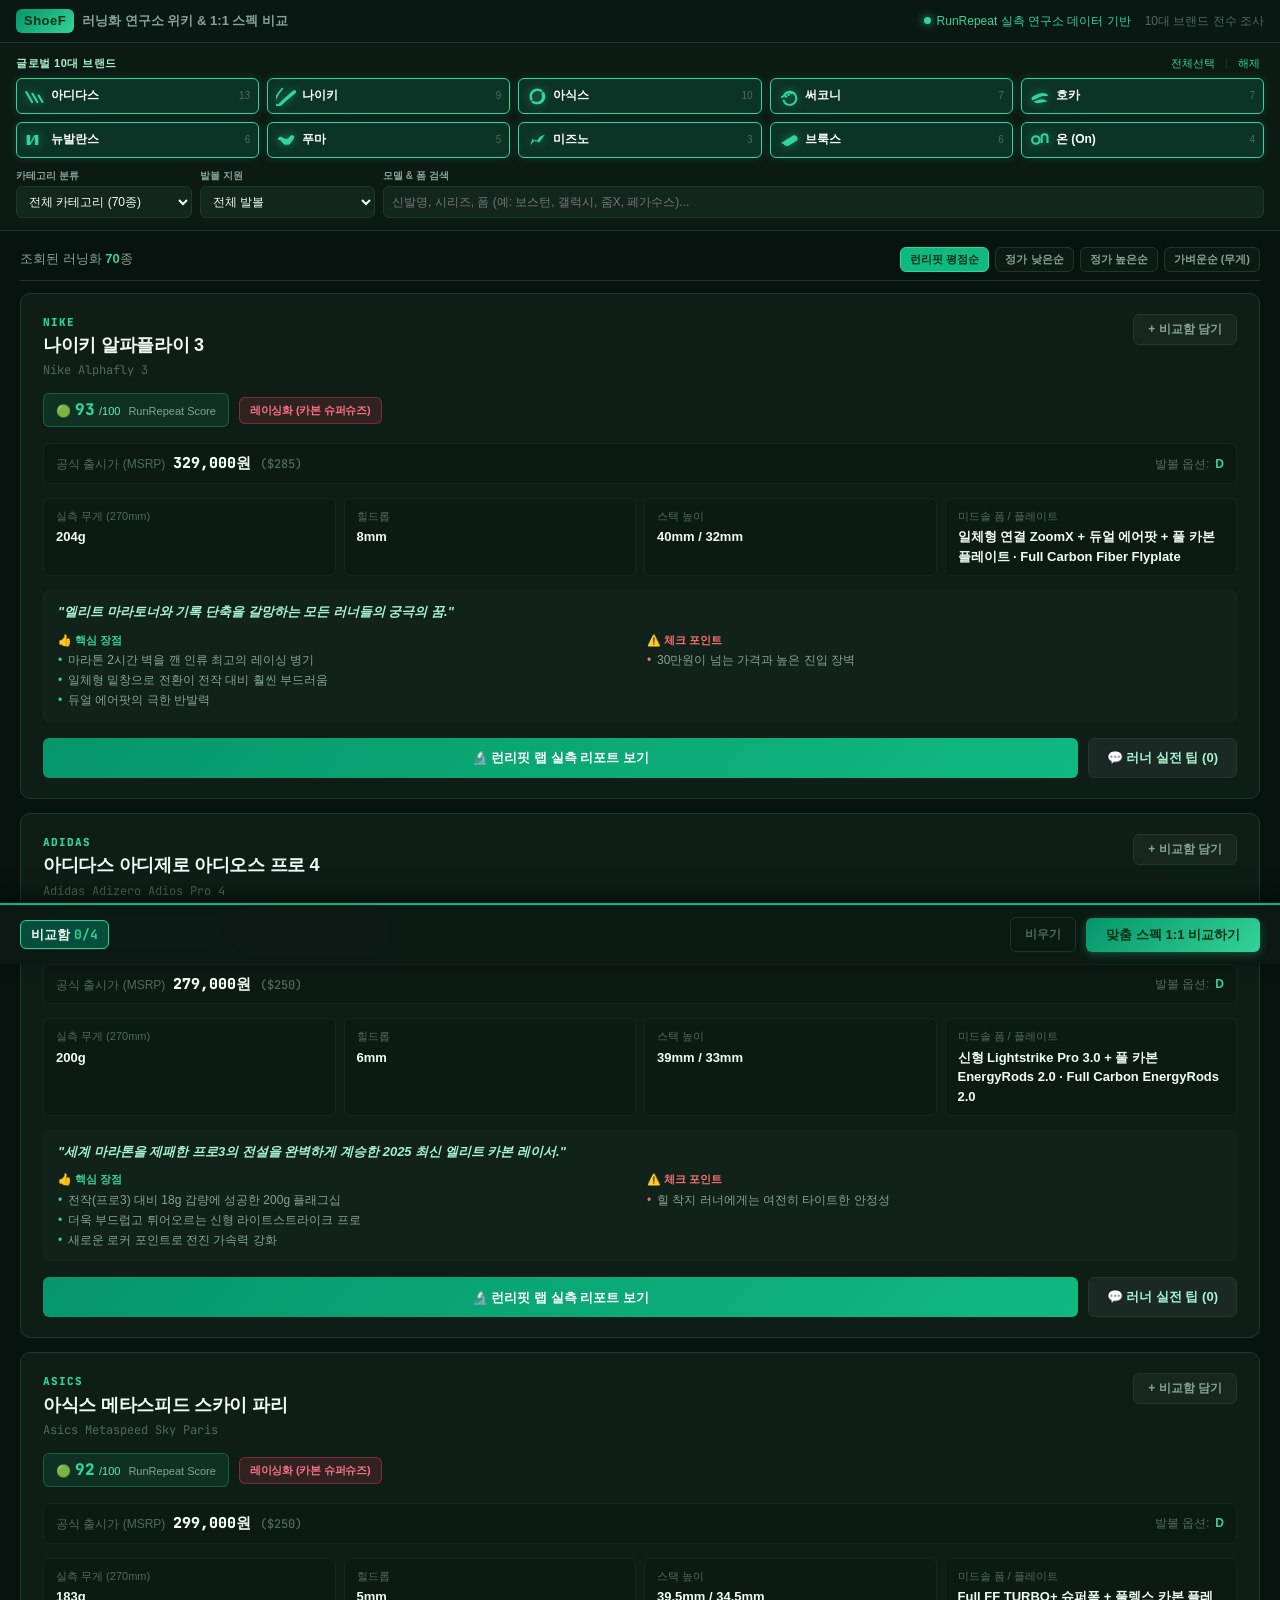
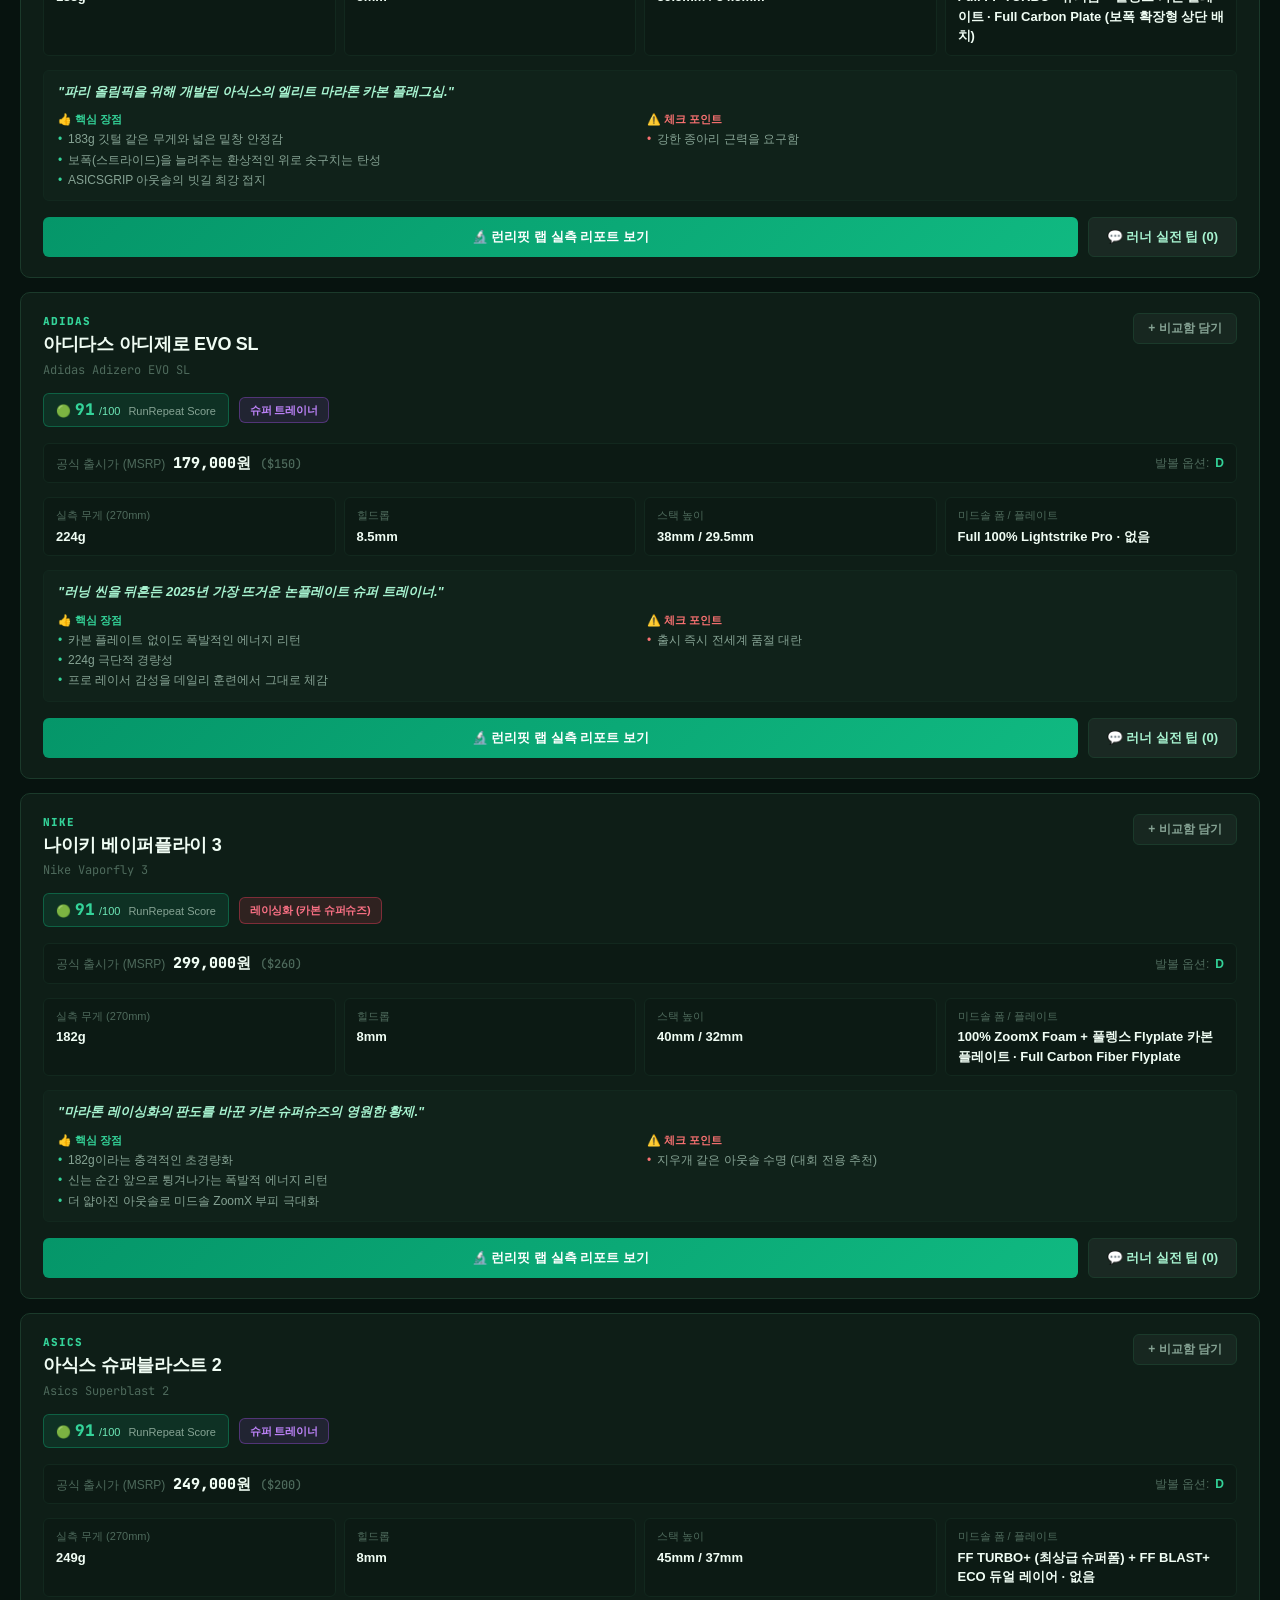
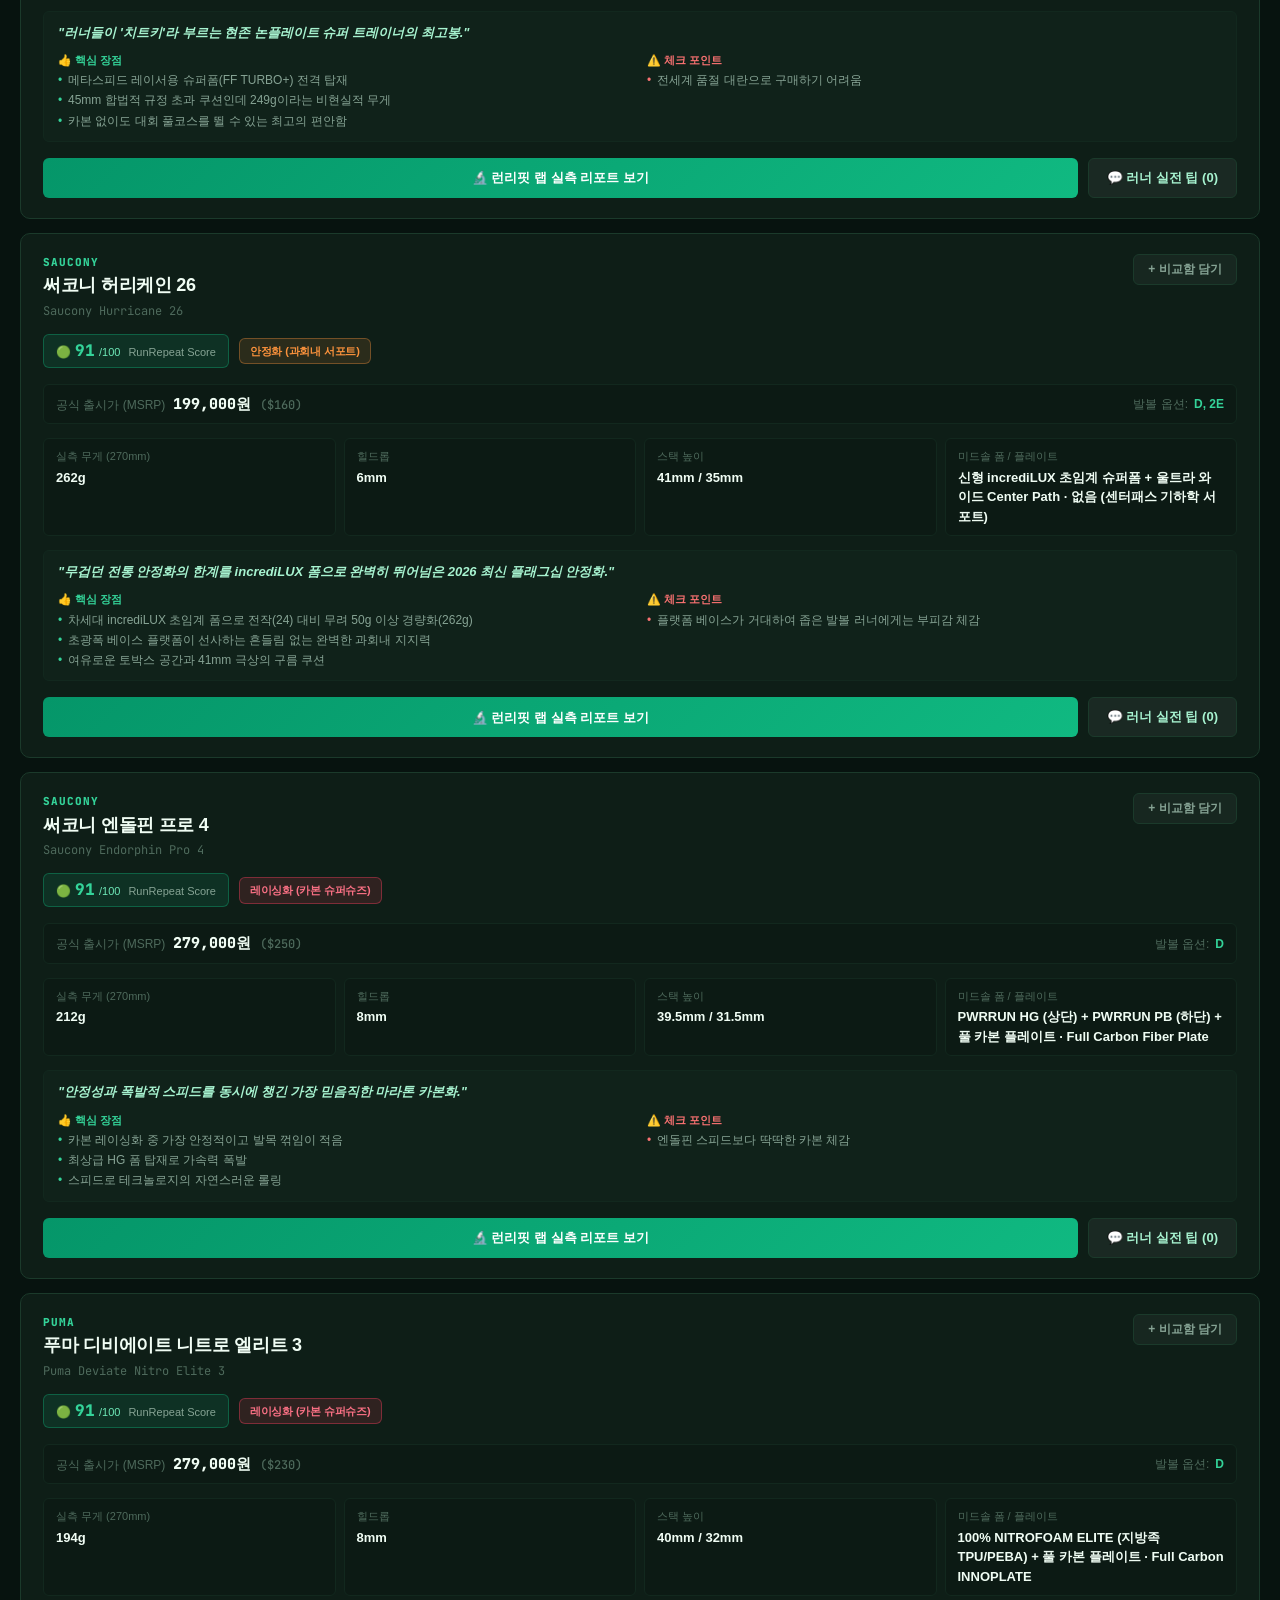
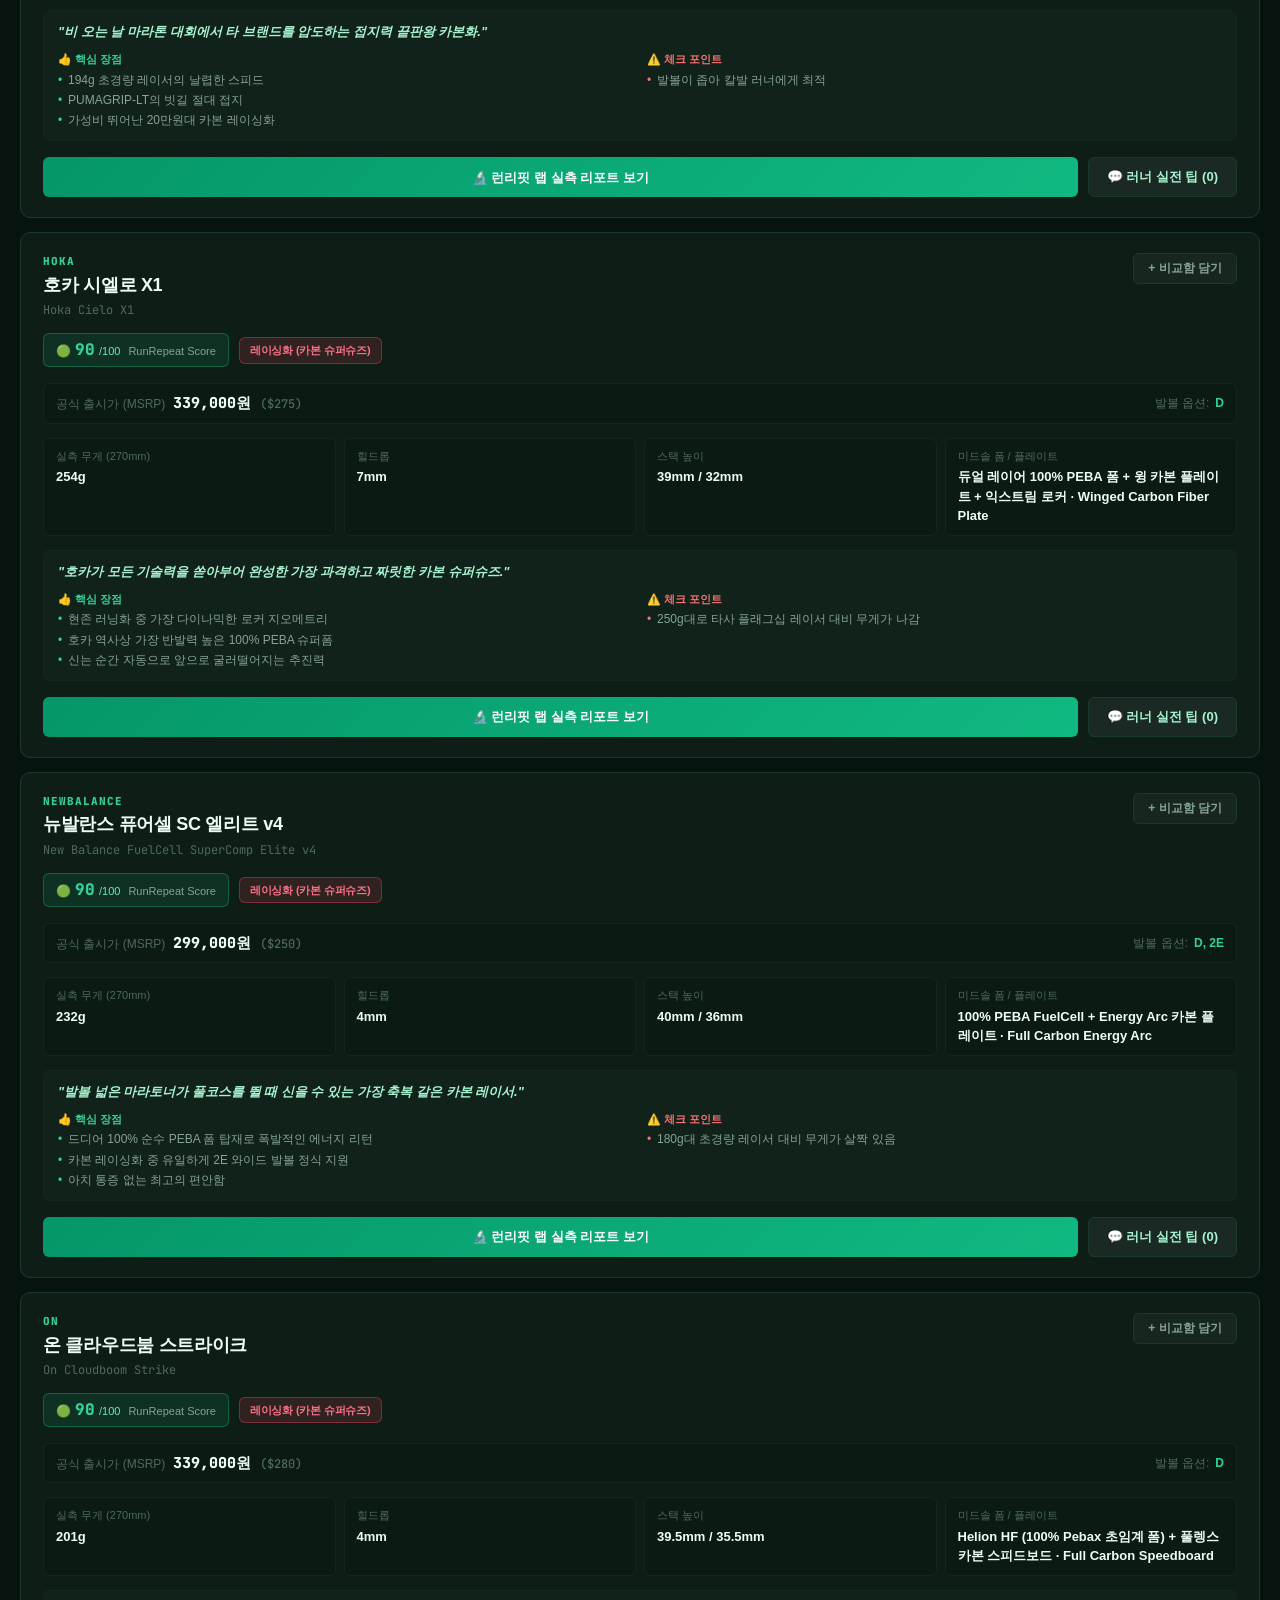
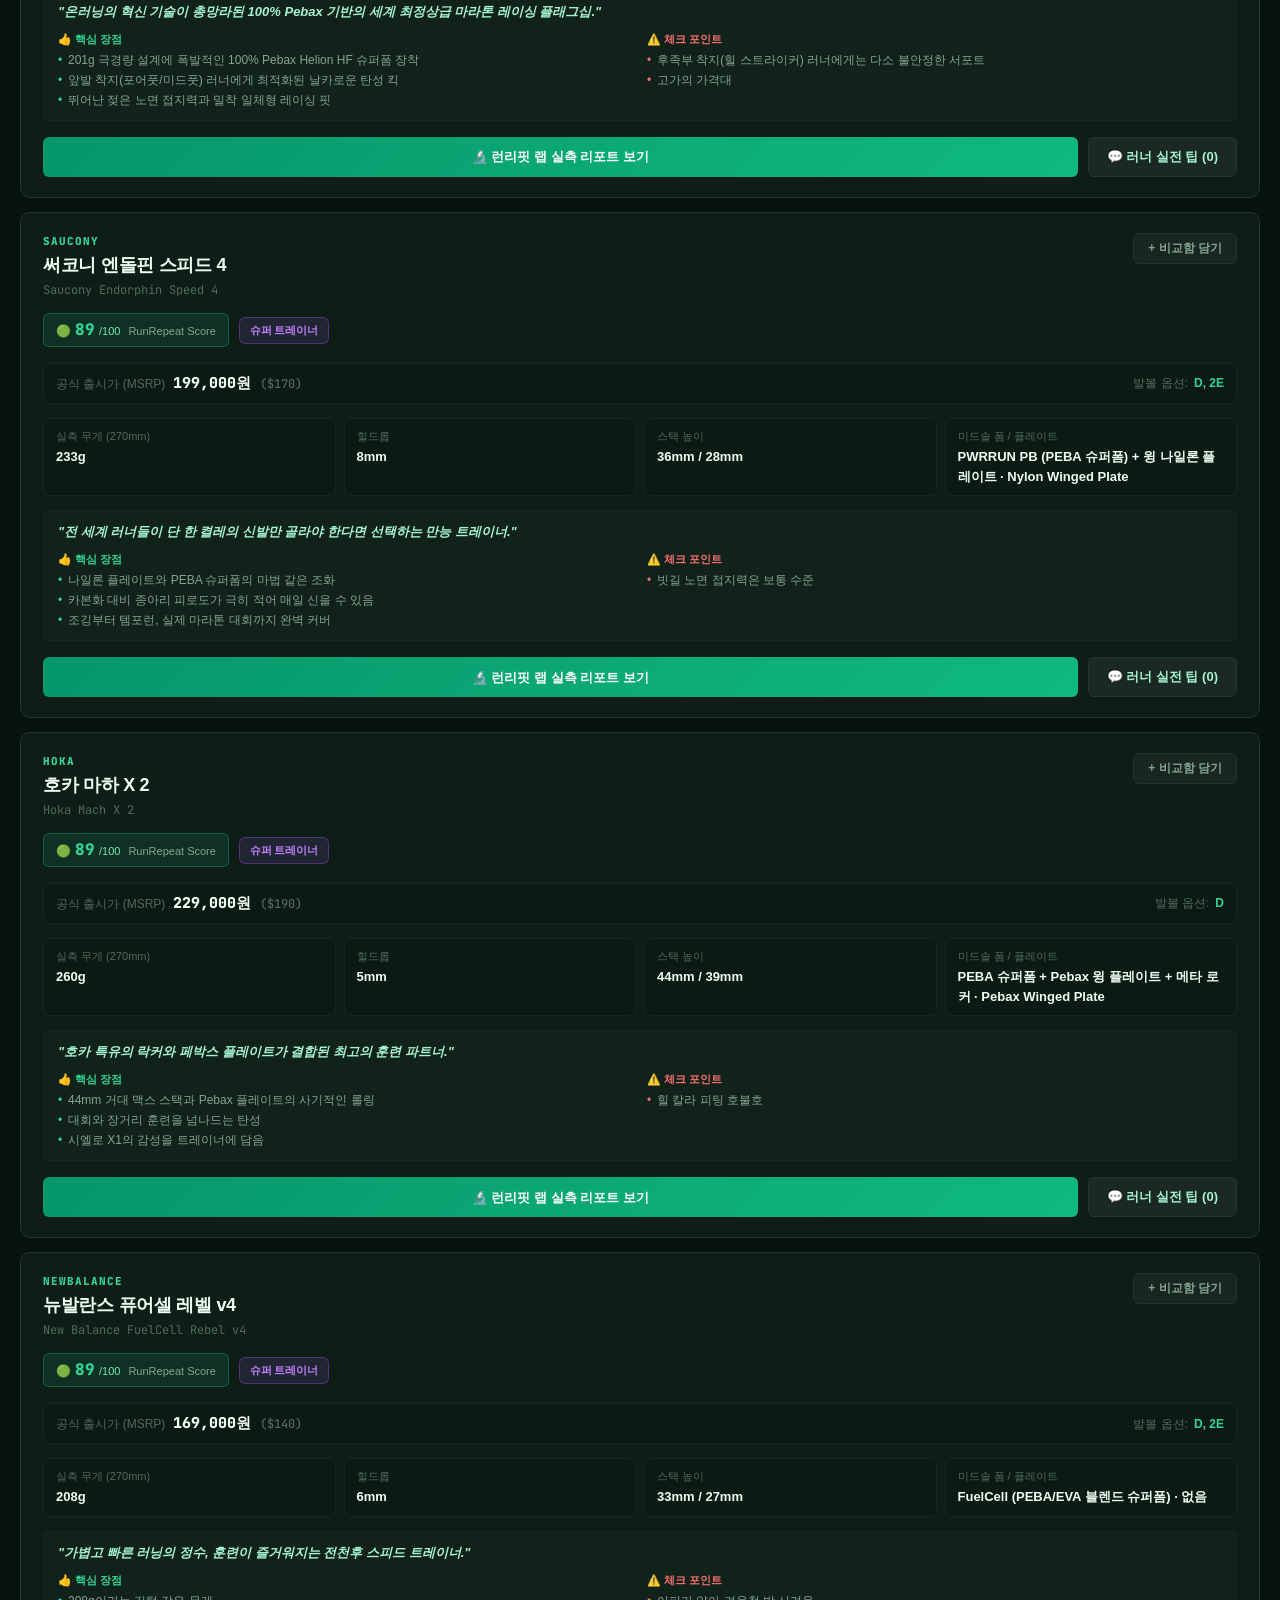
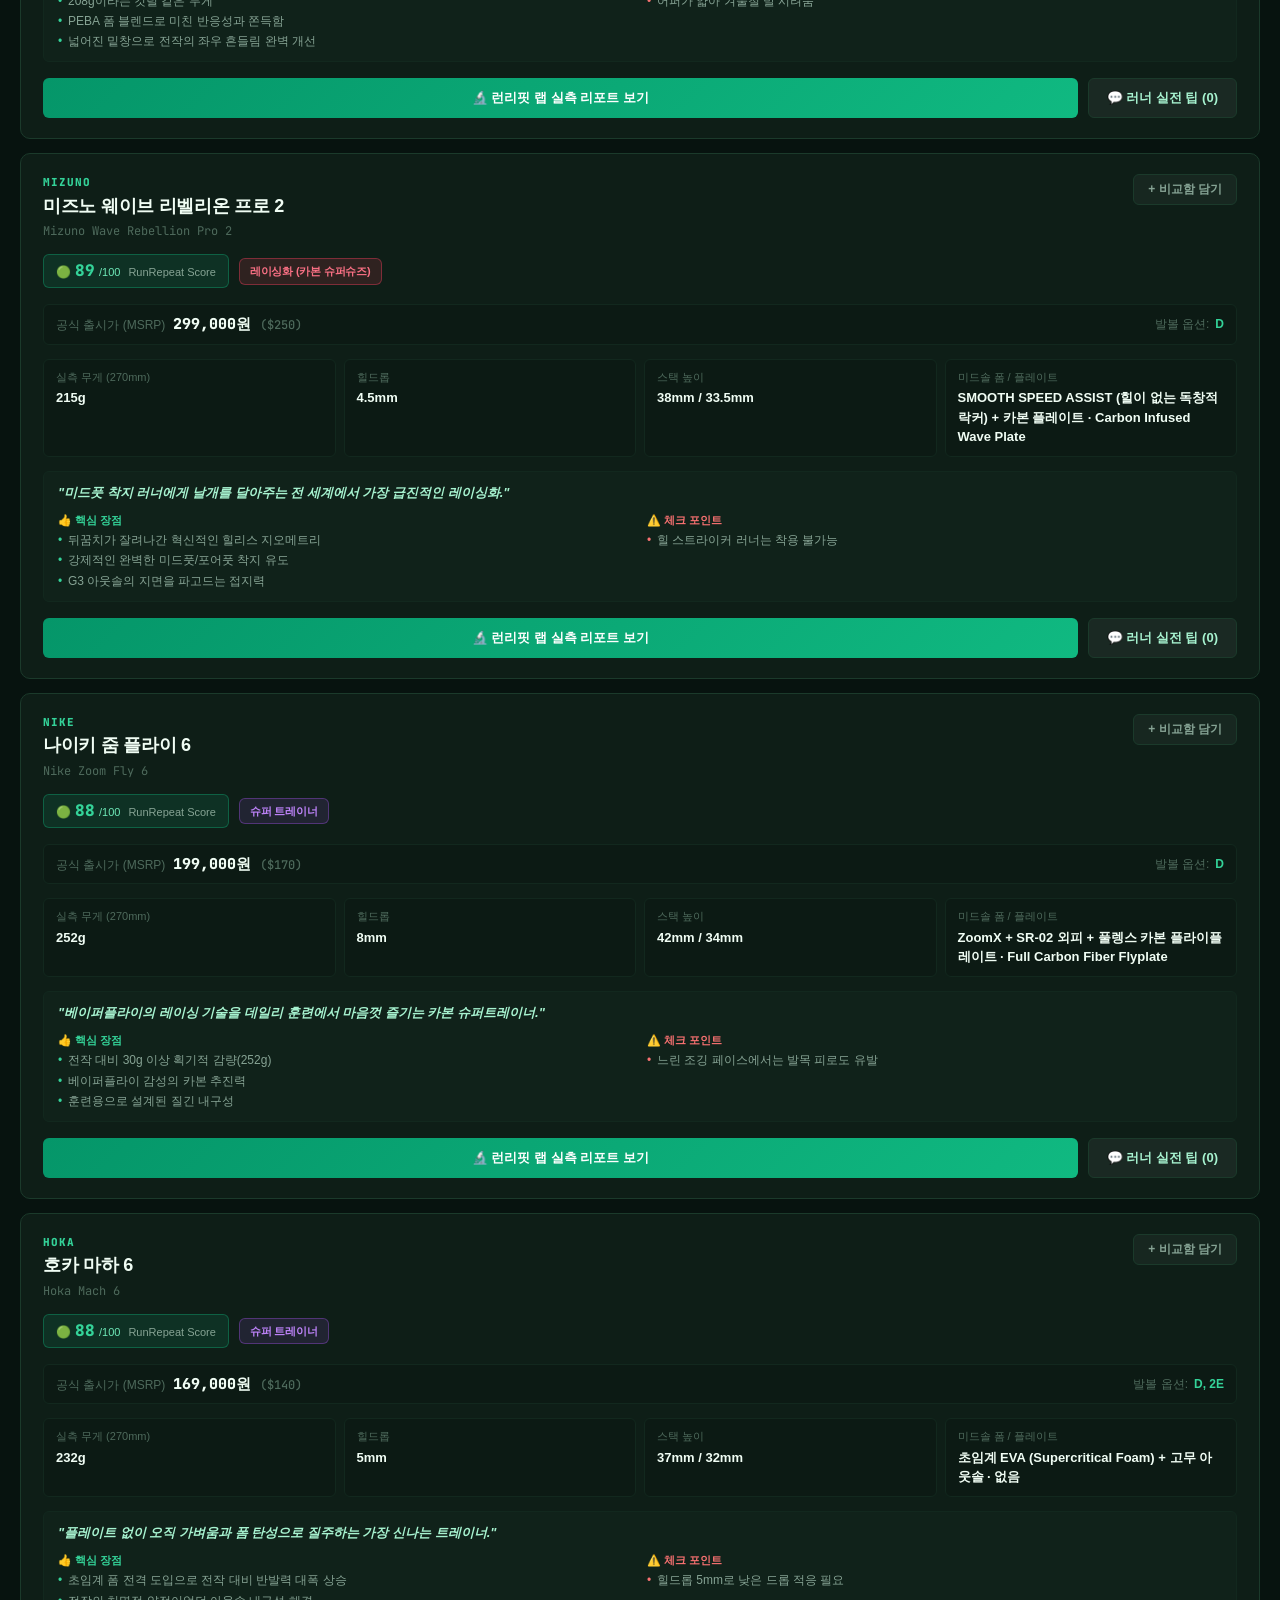
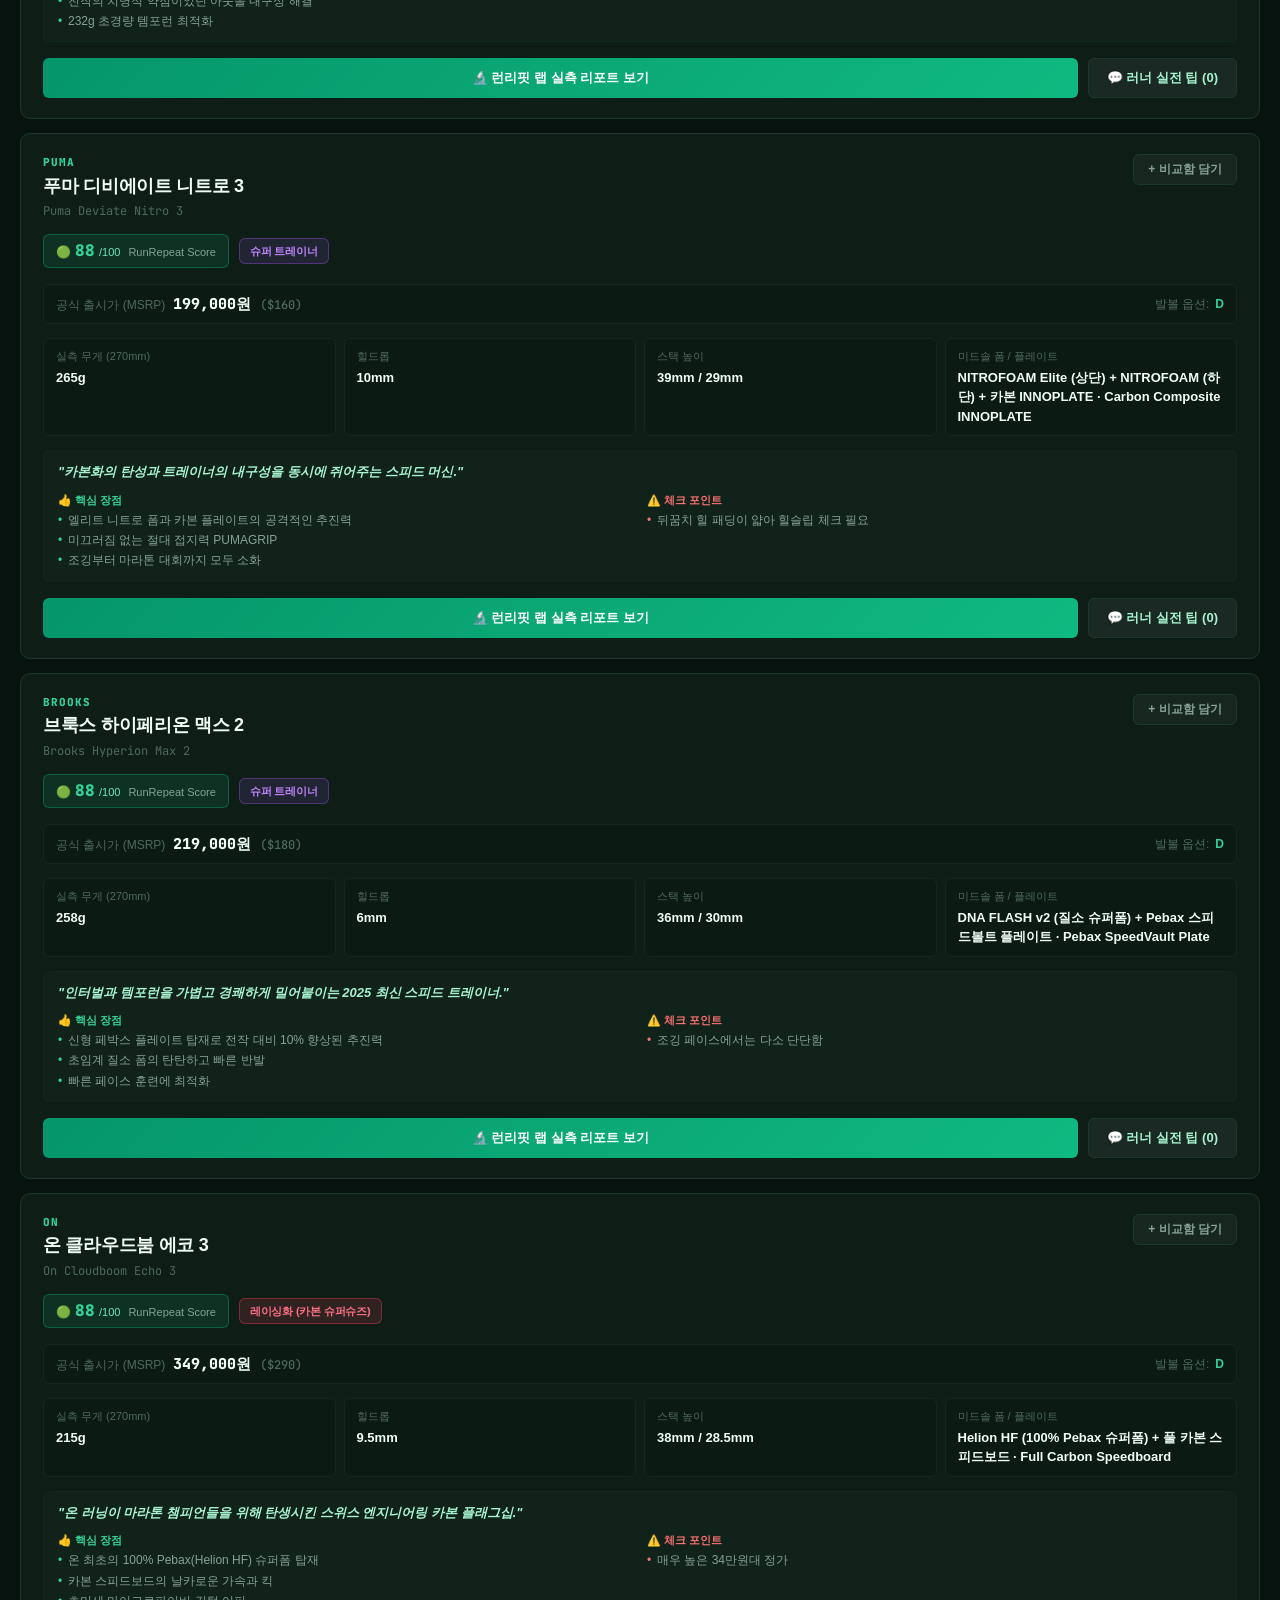
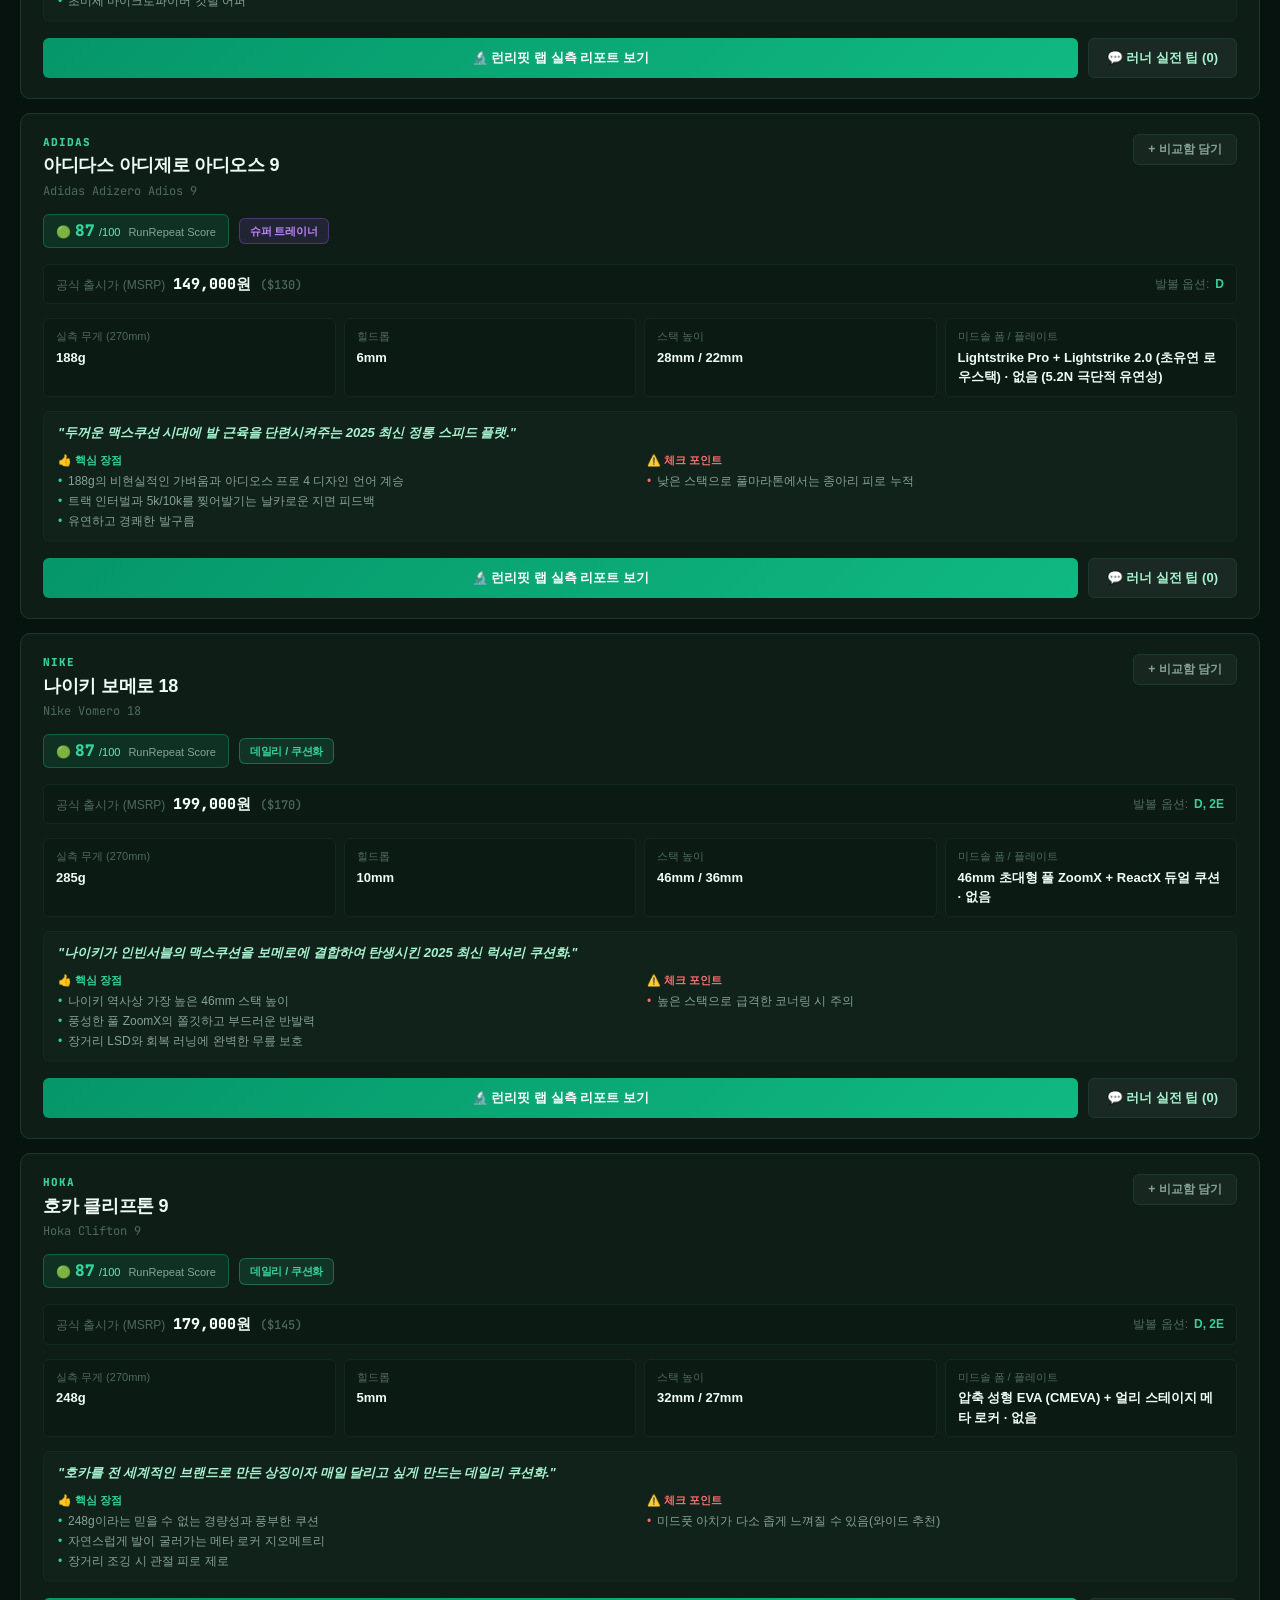
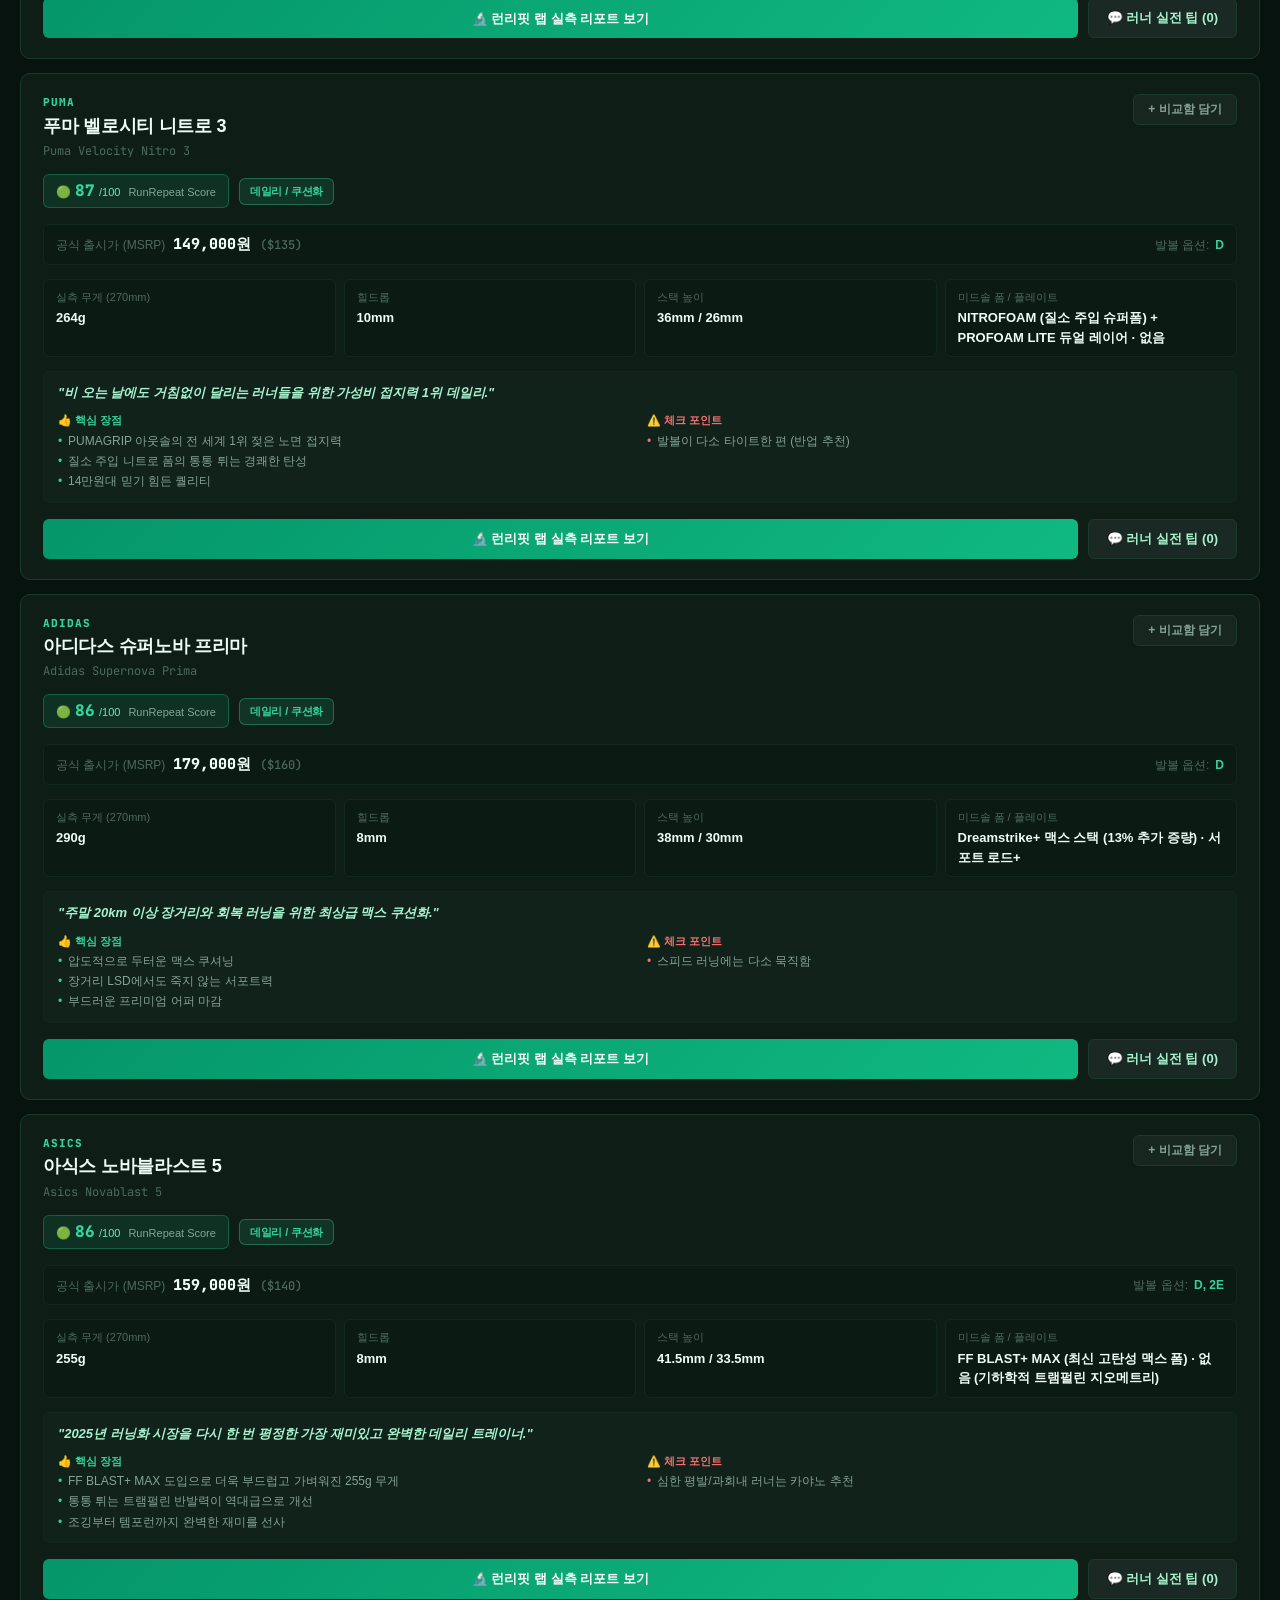
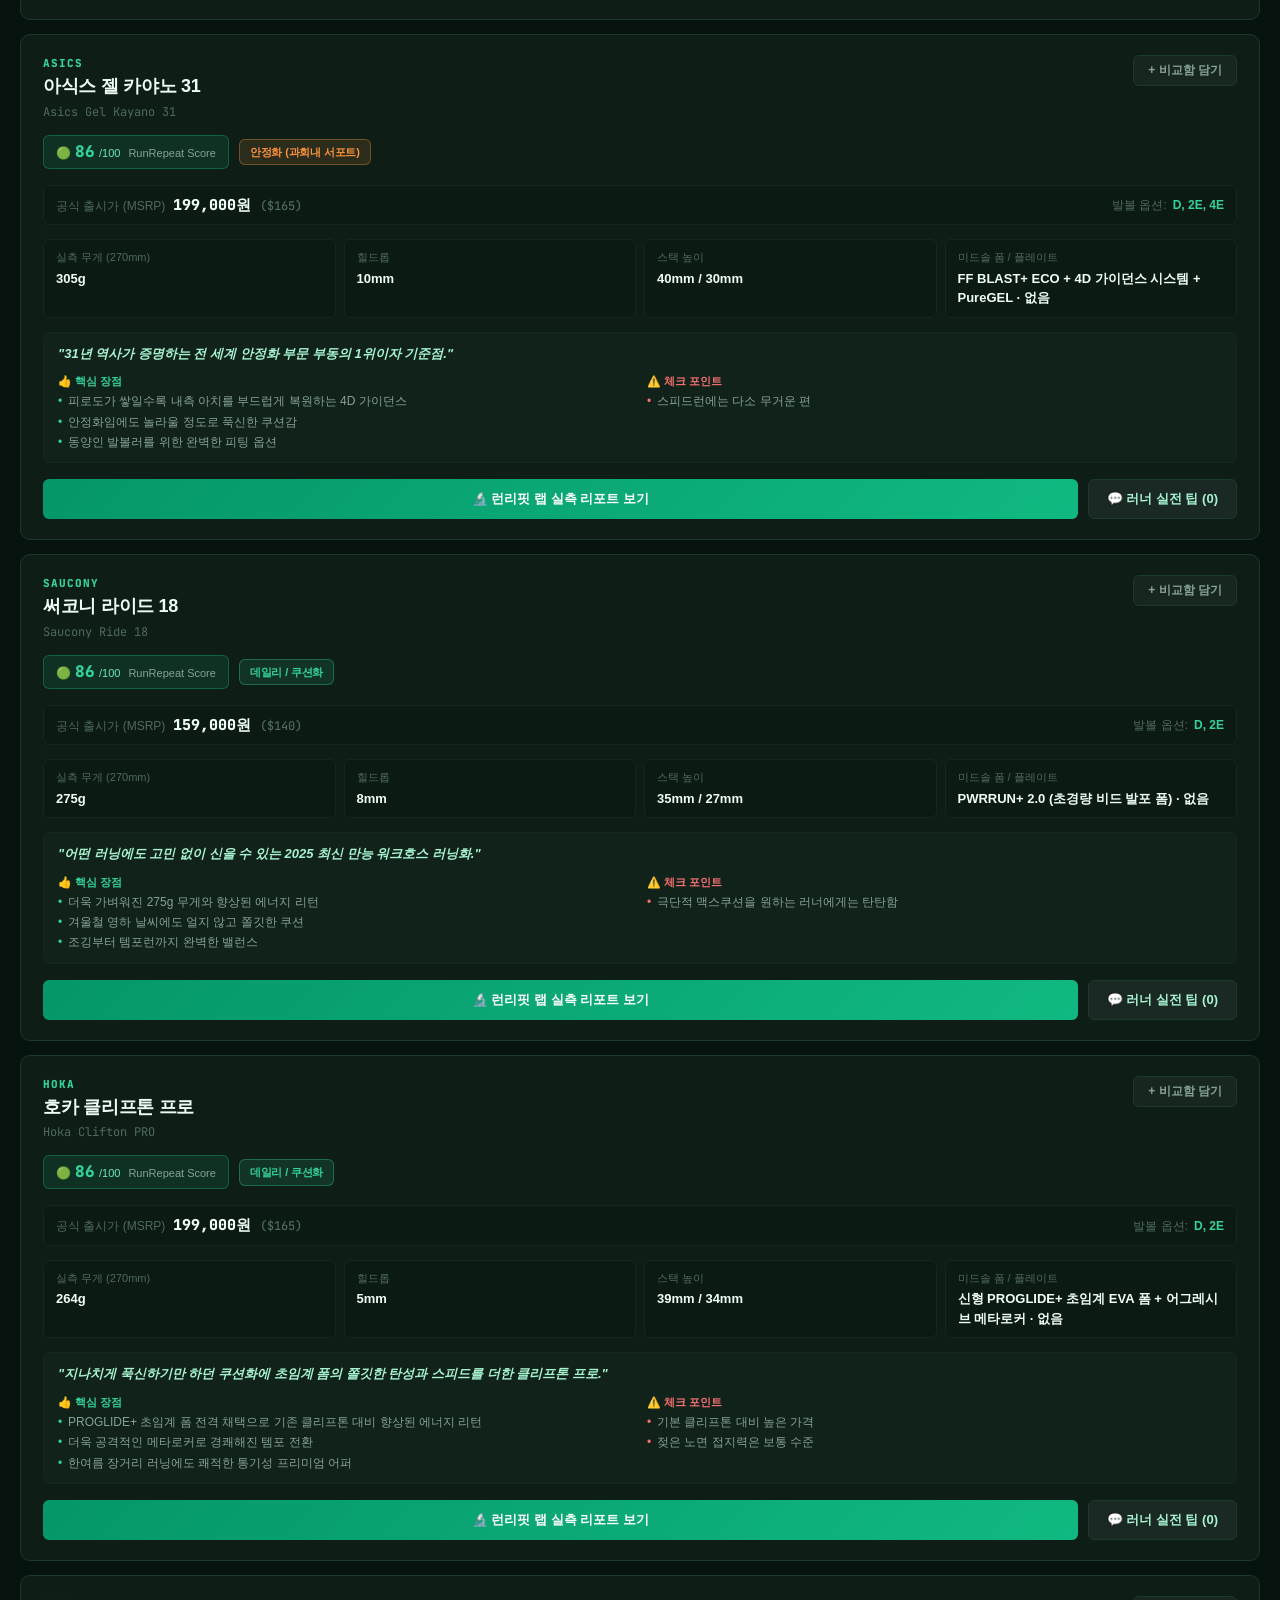
==== commit 84590f18: "feat(shoef): add 2026 releases (Revel Max, Hurricane 26, Clifton PRO, Cloudboom Strike) and quarterl" ====
--- a/index.html
+++ b/index.html
@@ -1641,6 +1641,43 @@
     }
   },
   {
+    "id": "saucony_hurricane_26",
+    "brand_id": "saucony",
+    "name_kr": "써코니 허리케인 26",
+    "name_en": "Saucony Hurricane 26",
+    "series": "허리케인",
+    "category": "stability",
+    "category_name": "안정화 (과회내 서포트)",
+    "msrp_usd": 160,
+    "msrp_krw": 199000,
+    "widths": [
+      "D",
+      "2E"
+    ],
+    "specs": {
+      "weight_g": 262,
+      "heel_drop_mm": 6,
+      "midsole": "신형 incrediLUX 초임계 슈퍼폼 + 울트라 와이드 Center Path",
+      "plate": "없음 (센터패스 기하학 서포트)",
+      "stack_height": "41mm / 35mm",
+      "support_type": "Stability (최상급 슈퍼 맥스 안정화)"
+    },
+    "runrepeat": {
+      "score": 91,
+      "midsole_foam": "incrediLUX Supercritical",
+      "pros": [
+        "차세대 incrediLUX 초임계 폼으로 전작(24) 대비 무려 50g 이상 경량화(262g)",
+        "초광폭 베이스 플랫폼이 선사하는 흔들림 없는 완벽한 과회내 지지력",
+        "여유로운 토박스 공간과 41mm 극상의 구름 쿠션"
+      ],
+      "cons": [
+        "플랫폼 베이스가 거대하여 좁은 발볼 러너에게는 부피감 체감"
+      ],
+      "verdict": "무겁던 전통 안정화의 한계를 incrediLUX 폼으로 완벽히 뛰어넘은 2026 최신 플래그십 안정화.",
+      "url": "https://runrepeat.com/saucony-hurricane-26"
+    }
+  },
+  {
     "id": "saucony_endorphin_speed_4",
     "brand_id": "saucony",
     "name_kr": "써코니 엔돌핀 스피드 4",
@@ -1751,6 +1788,44 @@
     }
   },
   {
+    "id": "hoka_clifton_pro",
+    "brand_id": "hoka",
+    "name_kr": "호카 클리프톤 프로",
+    "name_en": "Hoka Clifton PRO",
+    "series": "클리프톤 프로",
+    "category": "daily",
+    "category_name": "데일리 / 쿠션화",
+    "msrp_usd": 165,
+    "msrp_krw": 199000,
+    "widths": [
+      "D",
+      "2E"
+    ],
+    "specs": {
+      "weight_g": 264,
+      "heel_drop_mm": 5,
+      "midsole": "신형 PROGLIDE+ 초임계 EVA 폼 + 어그레시브 메타로커",
+      "plate": "없음",
+      "stack_height": "39mm / 34mm",
+      "support_type": "Neutral (반응성 강화 프로 에디션)"
+    },
+    "runrepeat": {
+      "score": 86,
+      "midsole_foam": "PROGLIDE+ Supercritical EVA",
+      "pros": [
+        "PROGLIDE+ 초임계 폼 전격 채택으로 기존 클리프톤 대비 향상된 에너지 리턴",
+        "더욱 공격적인 메타로커로 경쾌해진 템포 전환",
+        "한여름 장거리 러닝에도 쾌적한 통기성 프리미엄 어퍼"
+      ],
+      "cons": [
+        "기본 클리프톤 대비 높은 가격",
+        "젖은 노면 접지력은 보통 수준"
+      ],
+      "verdict": "지나치게 푹신하기만 하던 쿠션화에 초임계 폼의 쫄깃한 탄성과 스피드를 더한 클리프톤 프로.",
+      "url": "https://runrepeat.com/hoka-clifton-pro"
+    }
+  },
+  {
     "id": "hoka_bondi_8",
     "brand_id": "hoka",
     "name_kr": "호카 본디 8",
@@ -2378,6 +2453,44 @@
     }
   },
   {
+    "id": "brooks_revel_max",
+    "brand_id": "brooks",
+    "name_kr": "브룩스 레벨 맥스",
+    "name_en": "Brooks Revel Max",
+    "series": "레벨 맥스",
+    "category": "budget",
+    "category_name": "가성비 입문화 (≤$100)",
+    "msrp_usd": 100,
+    "msrp_krw": 119000,
+    "widths": [
+      "D",
+      "2E"
+    ],
+    "specs": {
+      "weight_g": 278,
+      "heel_drop_mm": 6,
+      "midsole": "DNA LOFT v2 맥스 쿠셔닝 + GlideRoll 로커",
+      "plate": "없음",
+      "stack_height": "35mm / 29mm",
+      "support_type": "Neutral (100달러 맥스쿠션 입문)"
+    },
+    "runrepeat": {
+      "score": 81,
+      "midsole_foam": "DNA LOFT v2",
+      "pros": [
+        "100달러 입문 가격에 레벨과 고스트맥스를 결합한 최초의 맥스스택",
+        "GlideRoll 로커 지오메트리로 부드럽고 안정적인 전진 롤링",
+        "질긴 아웃솔 내마모성과 편안한 니트 어퍼"
+      ],
+      "cons": [
+        "일반 레벨 대비 약간 무거운 중량",
+        "발볼이 살짝 타이트한 편"
+      ],
+      "verdict": "100달러 예산으로 고스택 맥스 쿠션의 충격 보호를 누릴 수 있는 2026 최신 국민 가성비화.",
+      "url": "https://runrepeat.com/brooks-revel-max"
+    }
+  },
+  {
     "id": "brooks_ghost_17",
     "brand_id": "brooks",
     "name_kr": "브룩스 고스트 17",
@@ -2744,6 +2857,43 @@
       ],
       "verdict": "온 러닝이 마라톤 챔피언들을 위해 탄생시킨 스위스 엔지니어링 카본 플래그십.",
       "url": "https://runrepeat.com/on-cloudboom-echo-3"
+    }
+  },
+  {
+    "id": "on_cloudboom_strike",
+    "brand_id": "on",
+    "name_kr": "온 클라우드붐 스트라이크",
+    "name_en": "On Cloudboom Strike",
+    "series": "클라우드붐",
+    "category": "racing",
+    "category_name": "레이싱화 (카본 슈퍼슈즈)",
+    "msrp_usd": 280,
+    "msrp_krw": 339000,
+    "widths": [
+      "D"
+    ],
+    "specs": {
+      "weight_g": 201,
+      "heel_drop_mm": 4,
+      "midsole": "Helion HF (100% Pebax 초임계 폼) + 풀렝스 카본 스피드보드",
+      "plate": "Full Carbon Speedboard",
+      "stack_height": "39.5mm / 35.5mm",
+      "support_type": "Neutral (엘리트 마라톤 카본 레이서)"
+    },
+    "runrepeat": {
+      "score": 90,
+      "midsole_foam": "Helion HF (Pebax)",
+      "pros": [
+        "201g 극경량 설계에 폭발적인 100% Pebax Helion HF 슈퍼폼 장착",
+        "앞발 착지(포어풋/미드풋) 러너에게 최적화된 날카로운 탄성 킥",
+        "뛰어난 젖은 노면 접지력과 밀착 일체형 레이싱 핏"
+      ],
+      "cons": [
+        "후족부 착지(힐 스트라이커) 러너에게는 다소 불안정한 서포트",
+        "고가의 가격대"
+      ],
+      "verdict": "온러닝의 혁신 기술이 총망라된 100% Pebax 기반의 세계 최정상급 마라톤 레이싱 플래그십.",
+      "url": "https://runrepeat.com/on-cloudboom-strike"
     }
   }
 ];
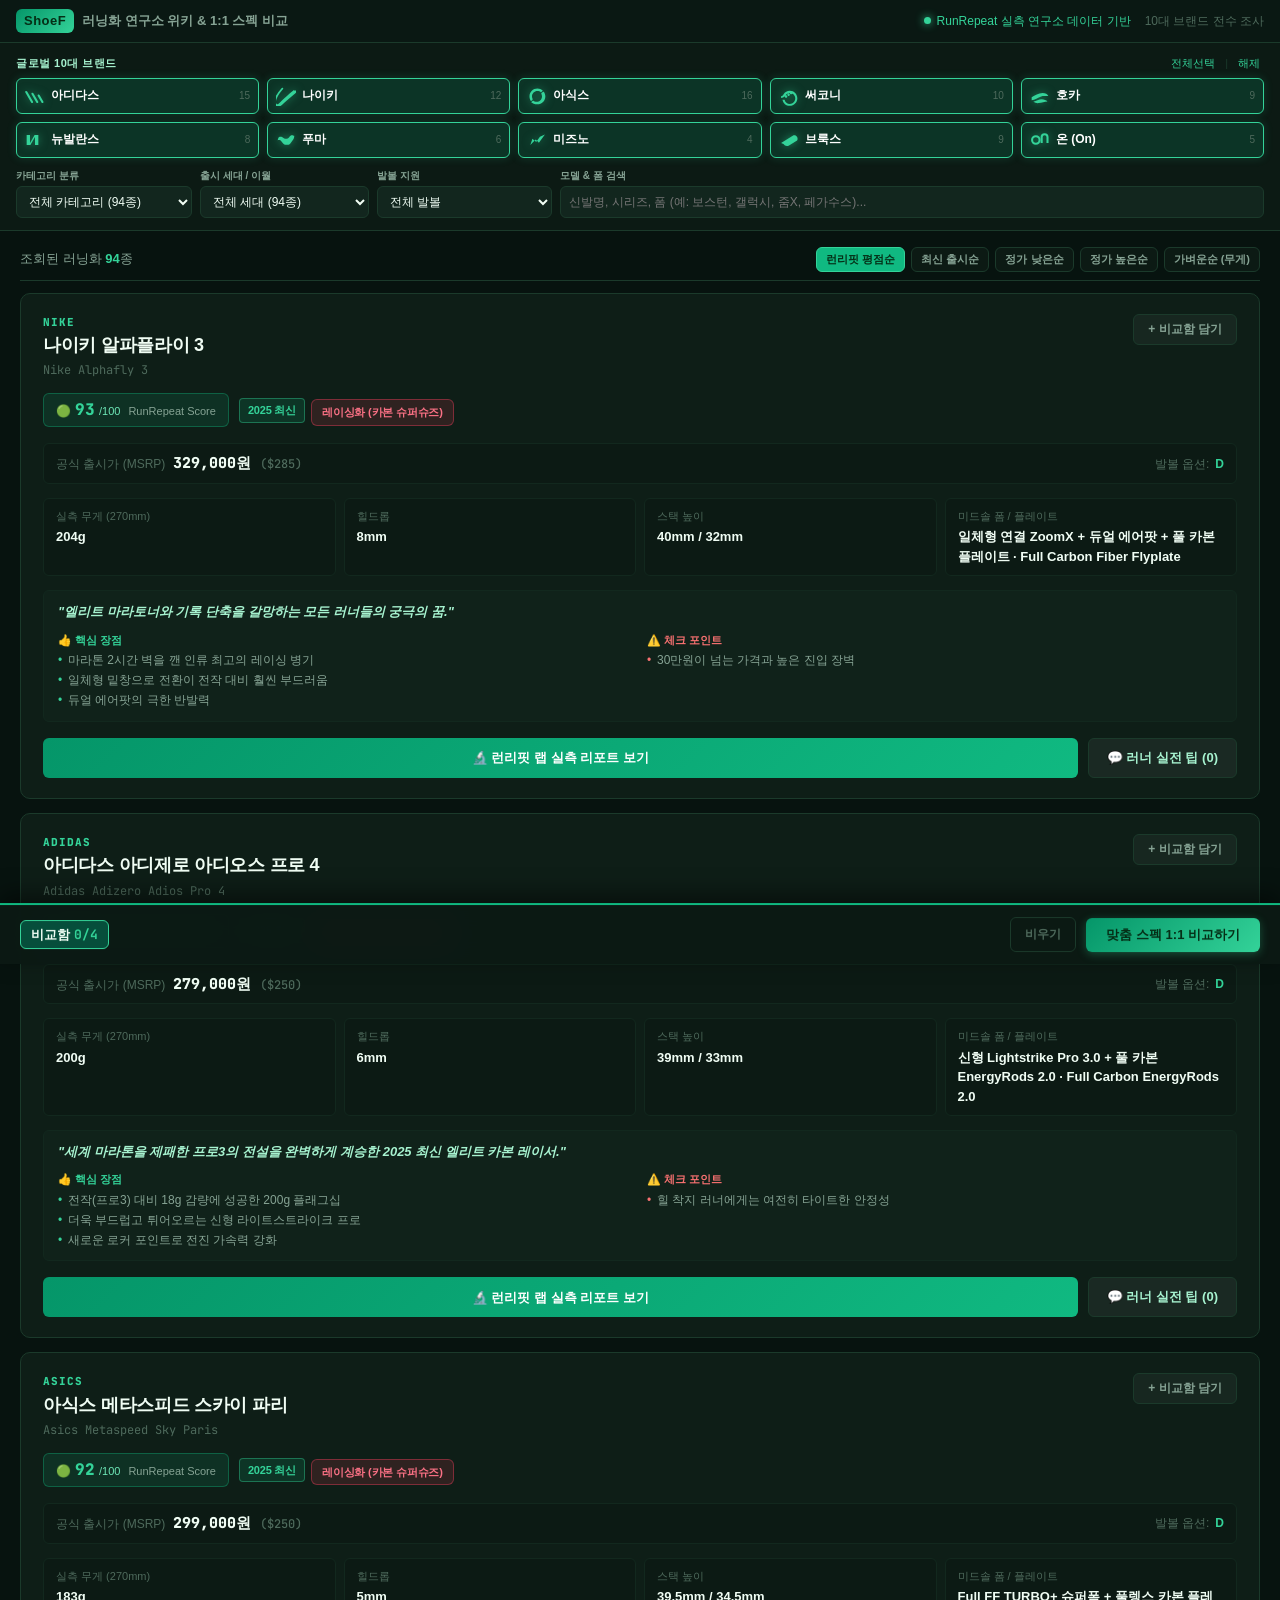
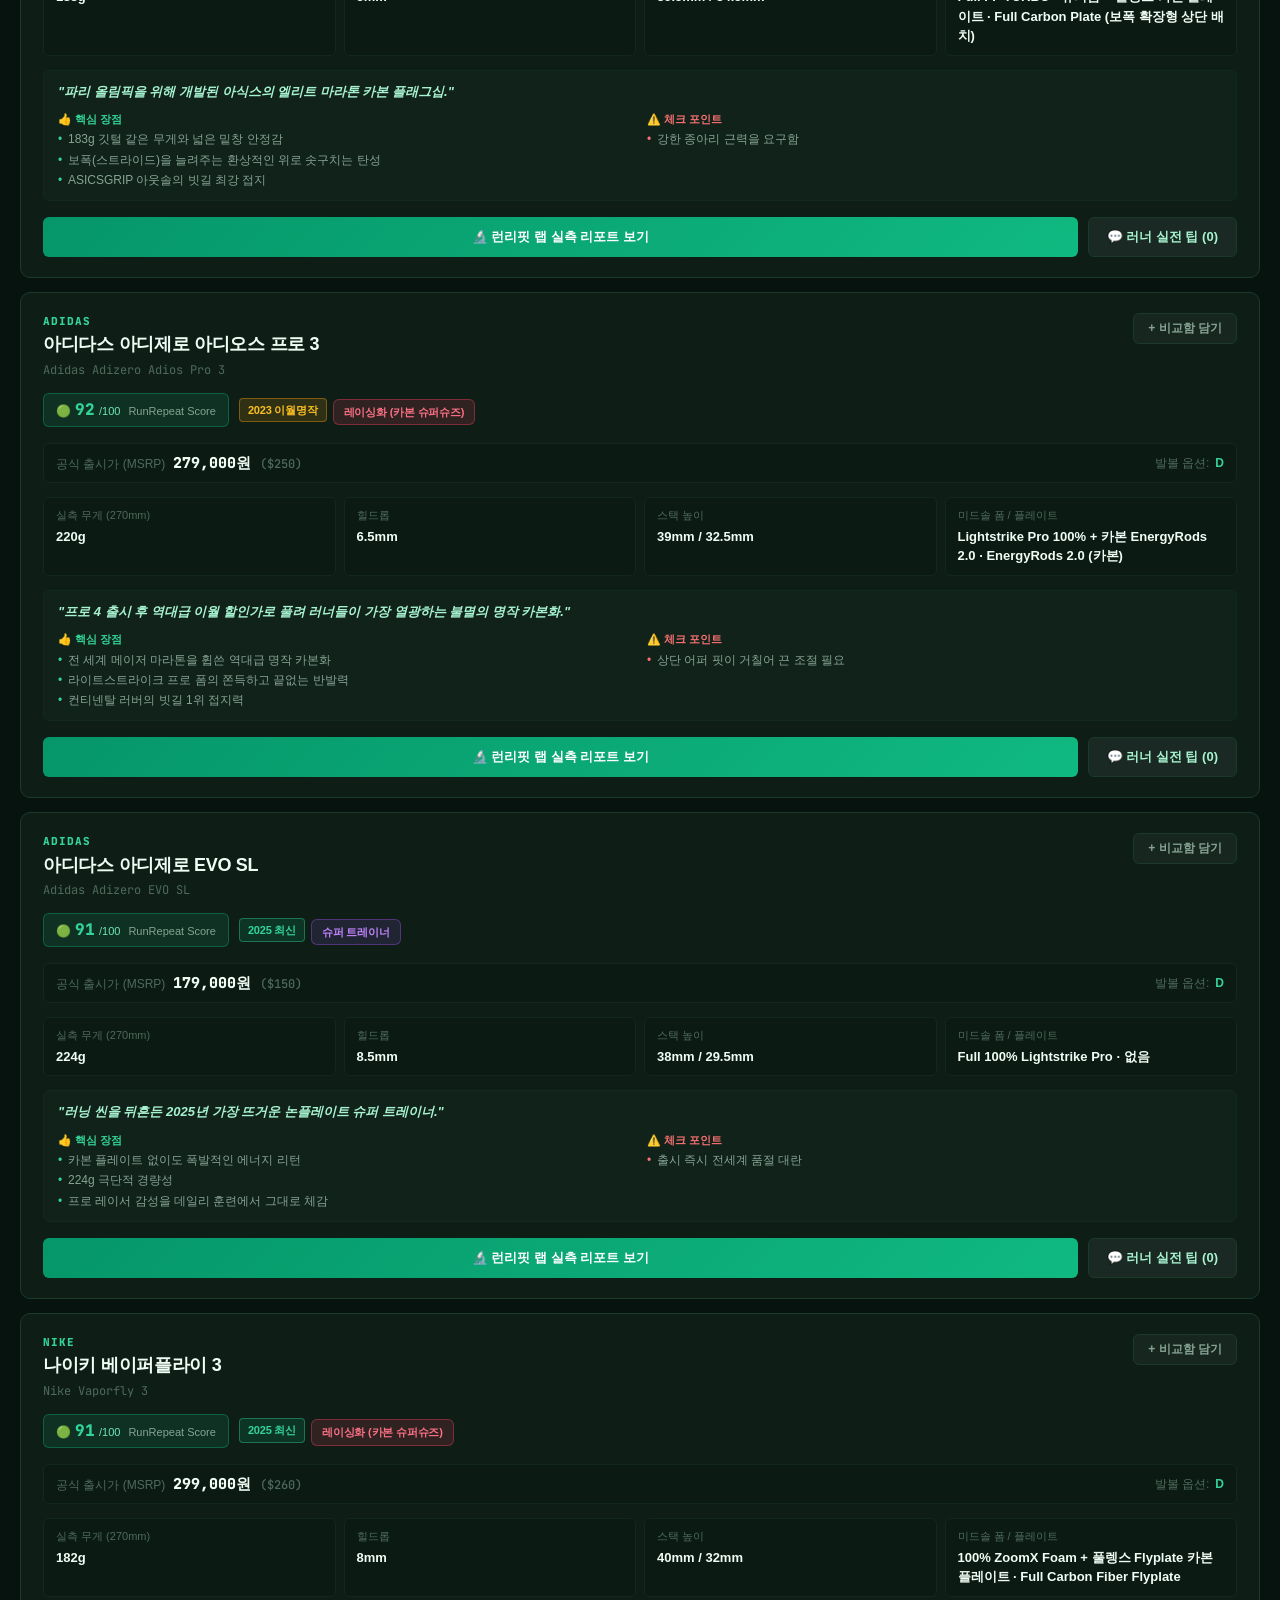
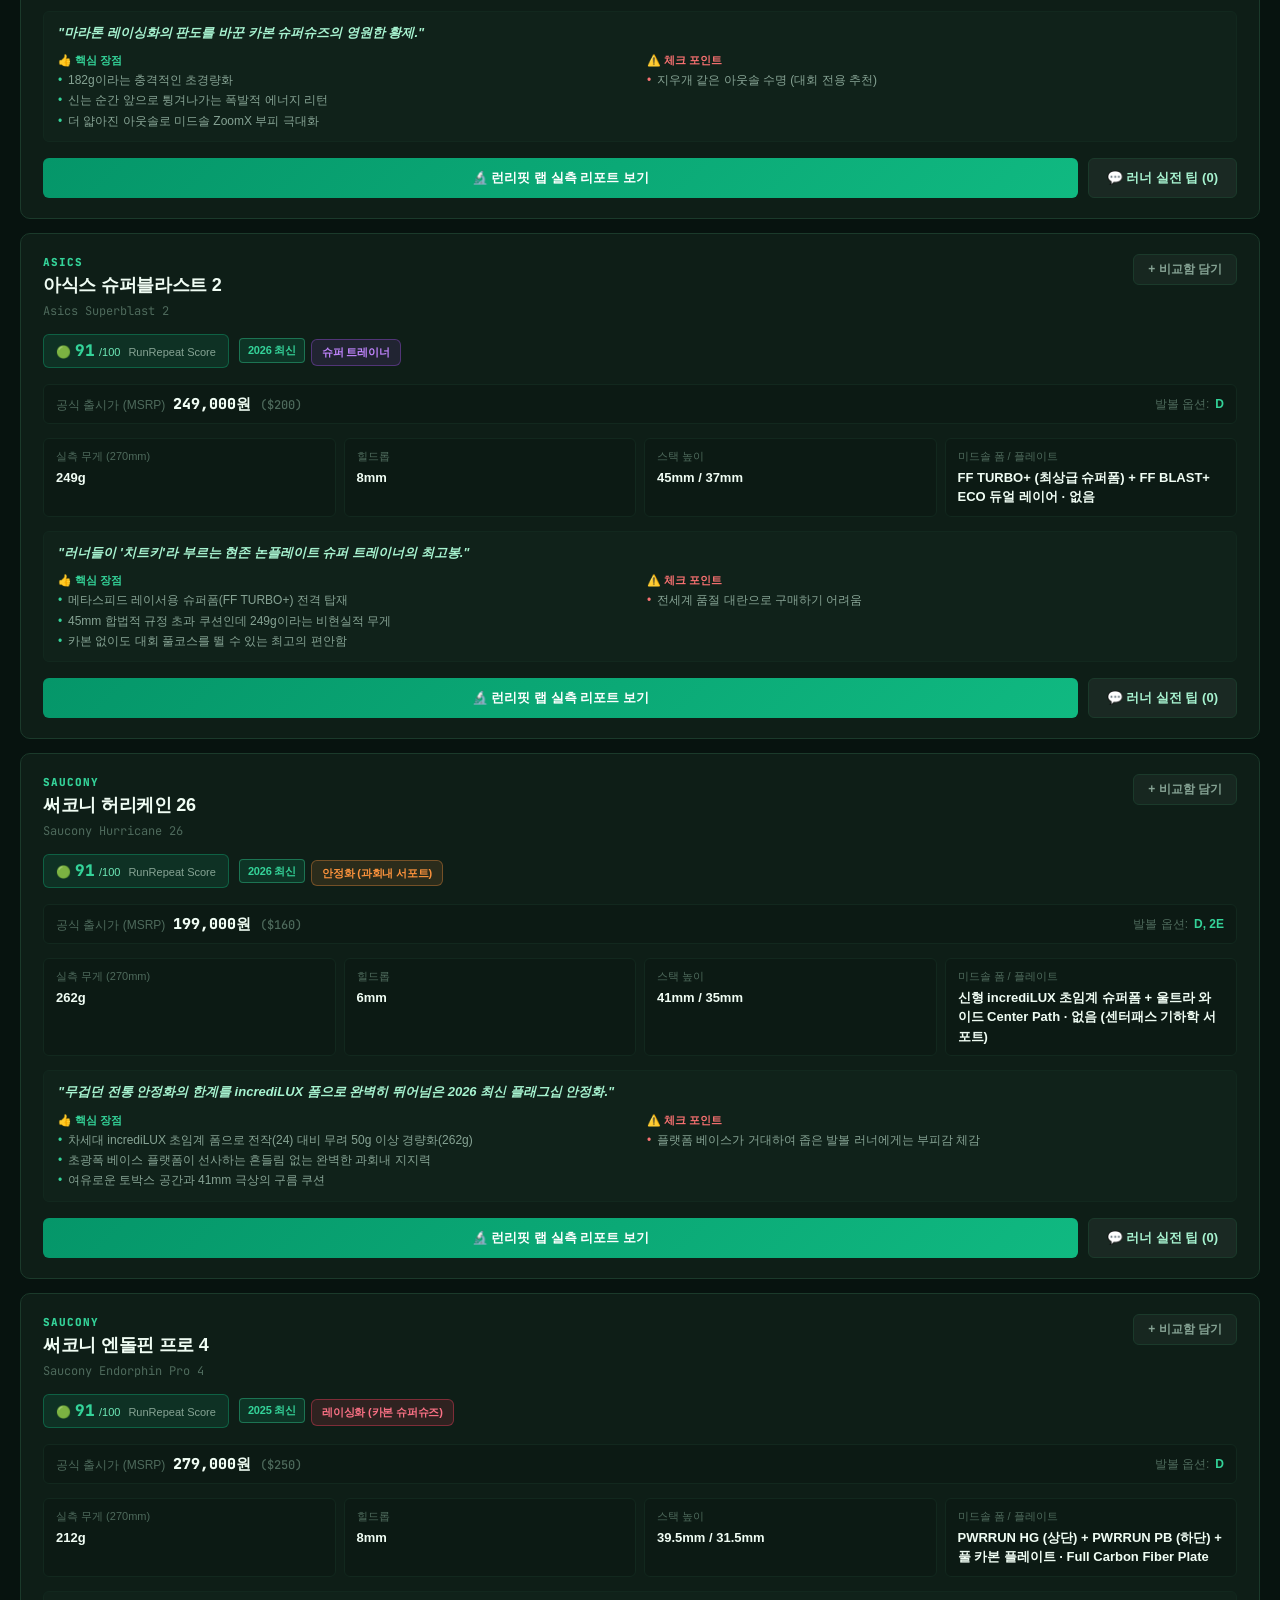
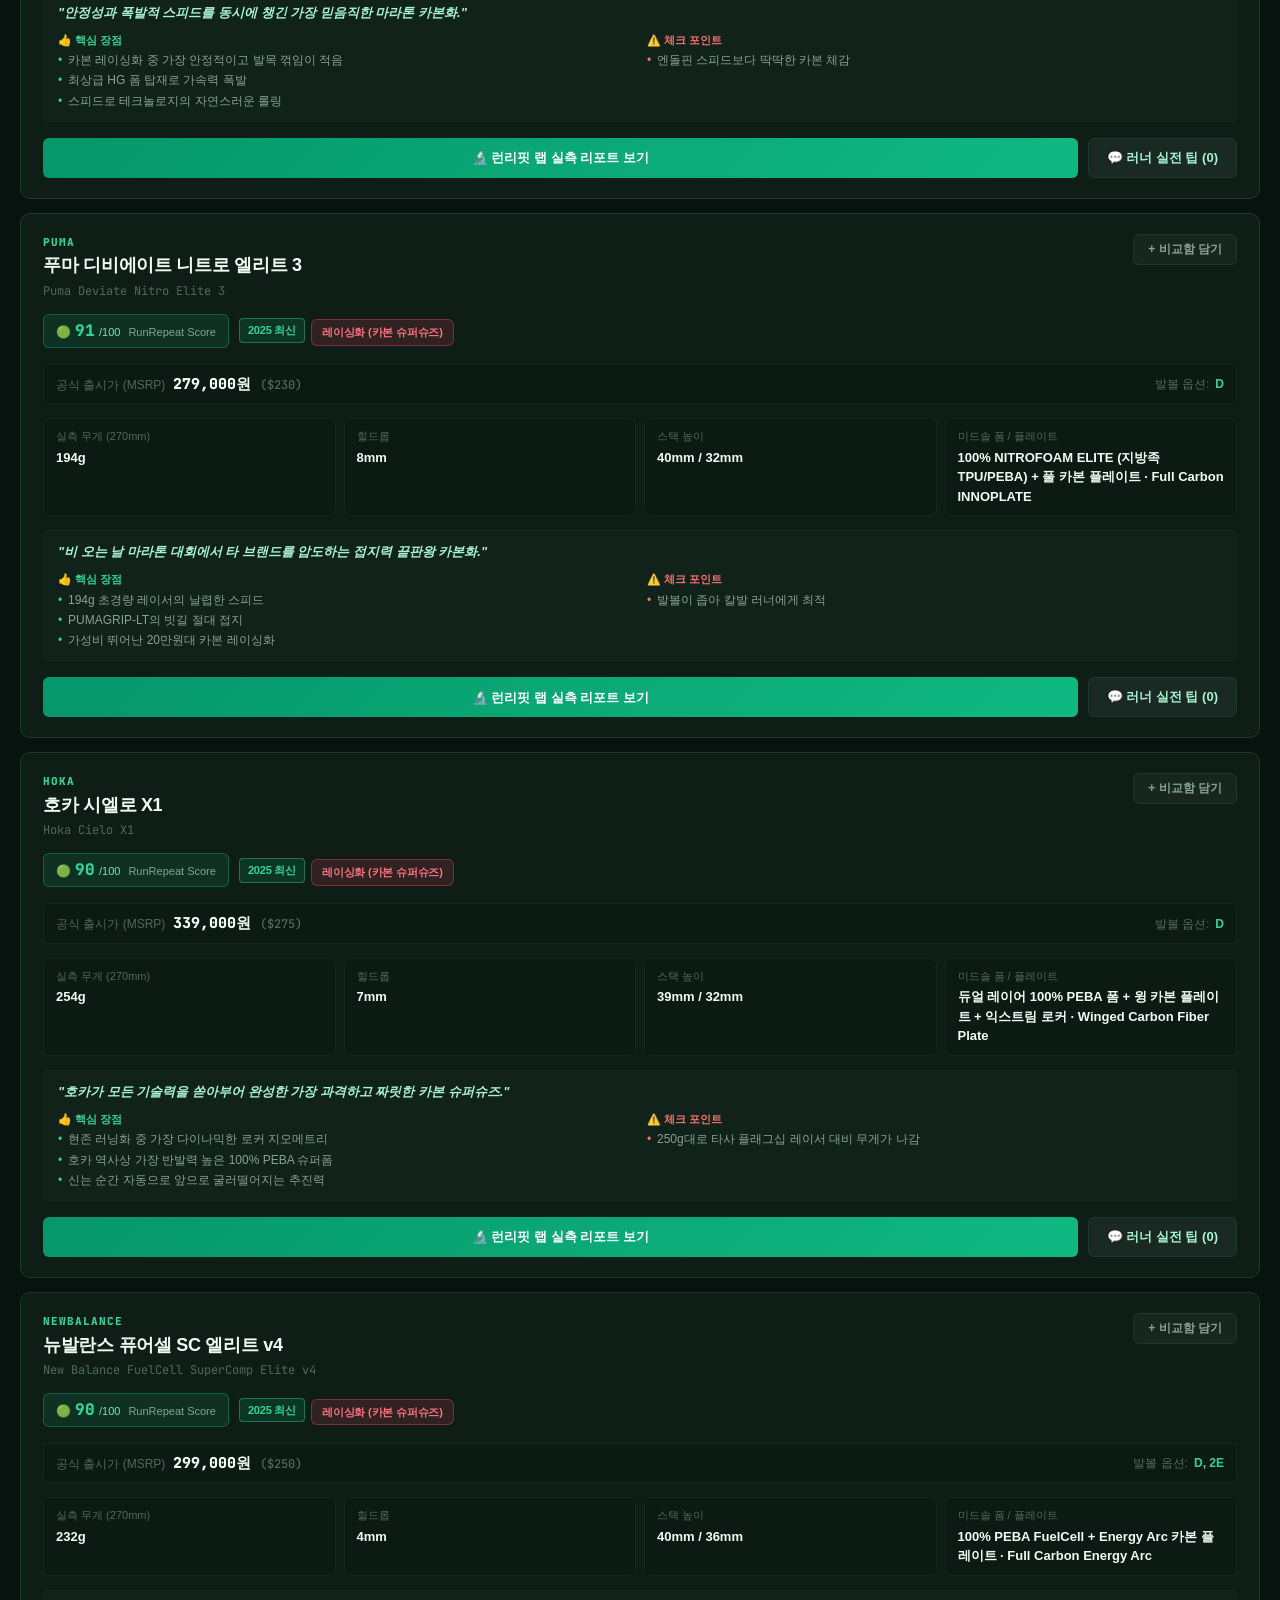
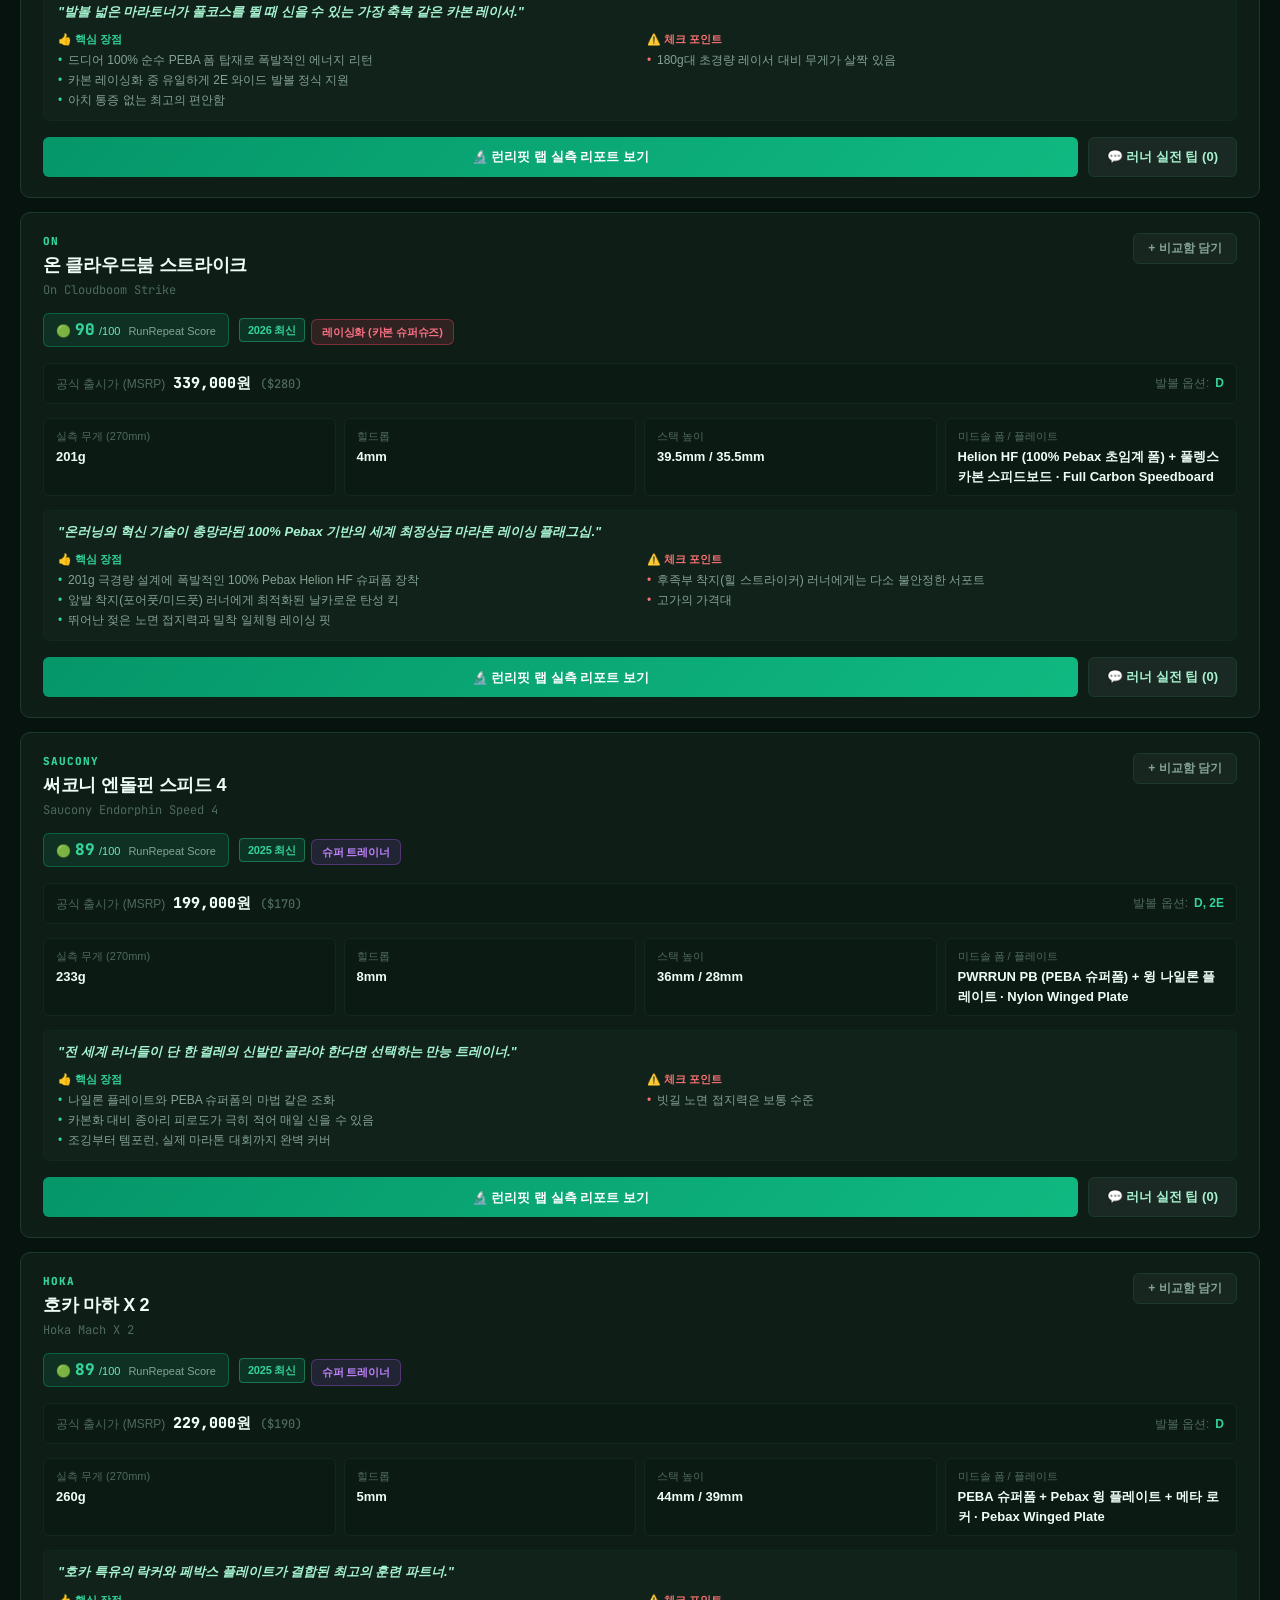
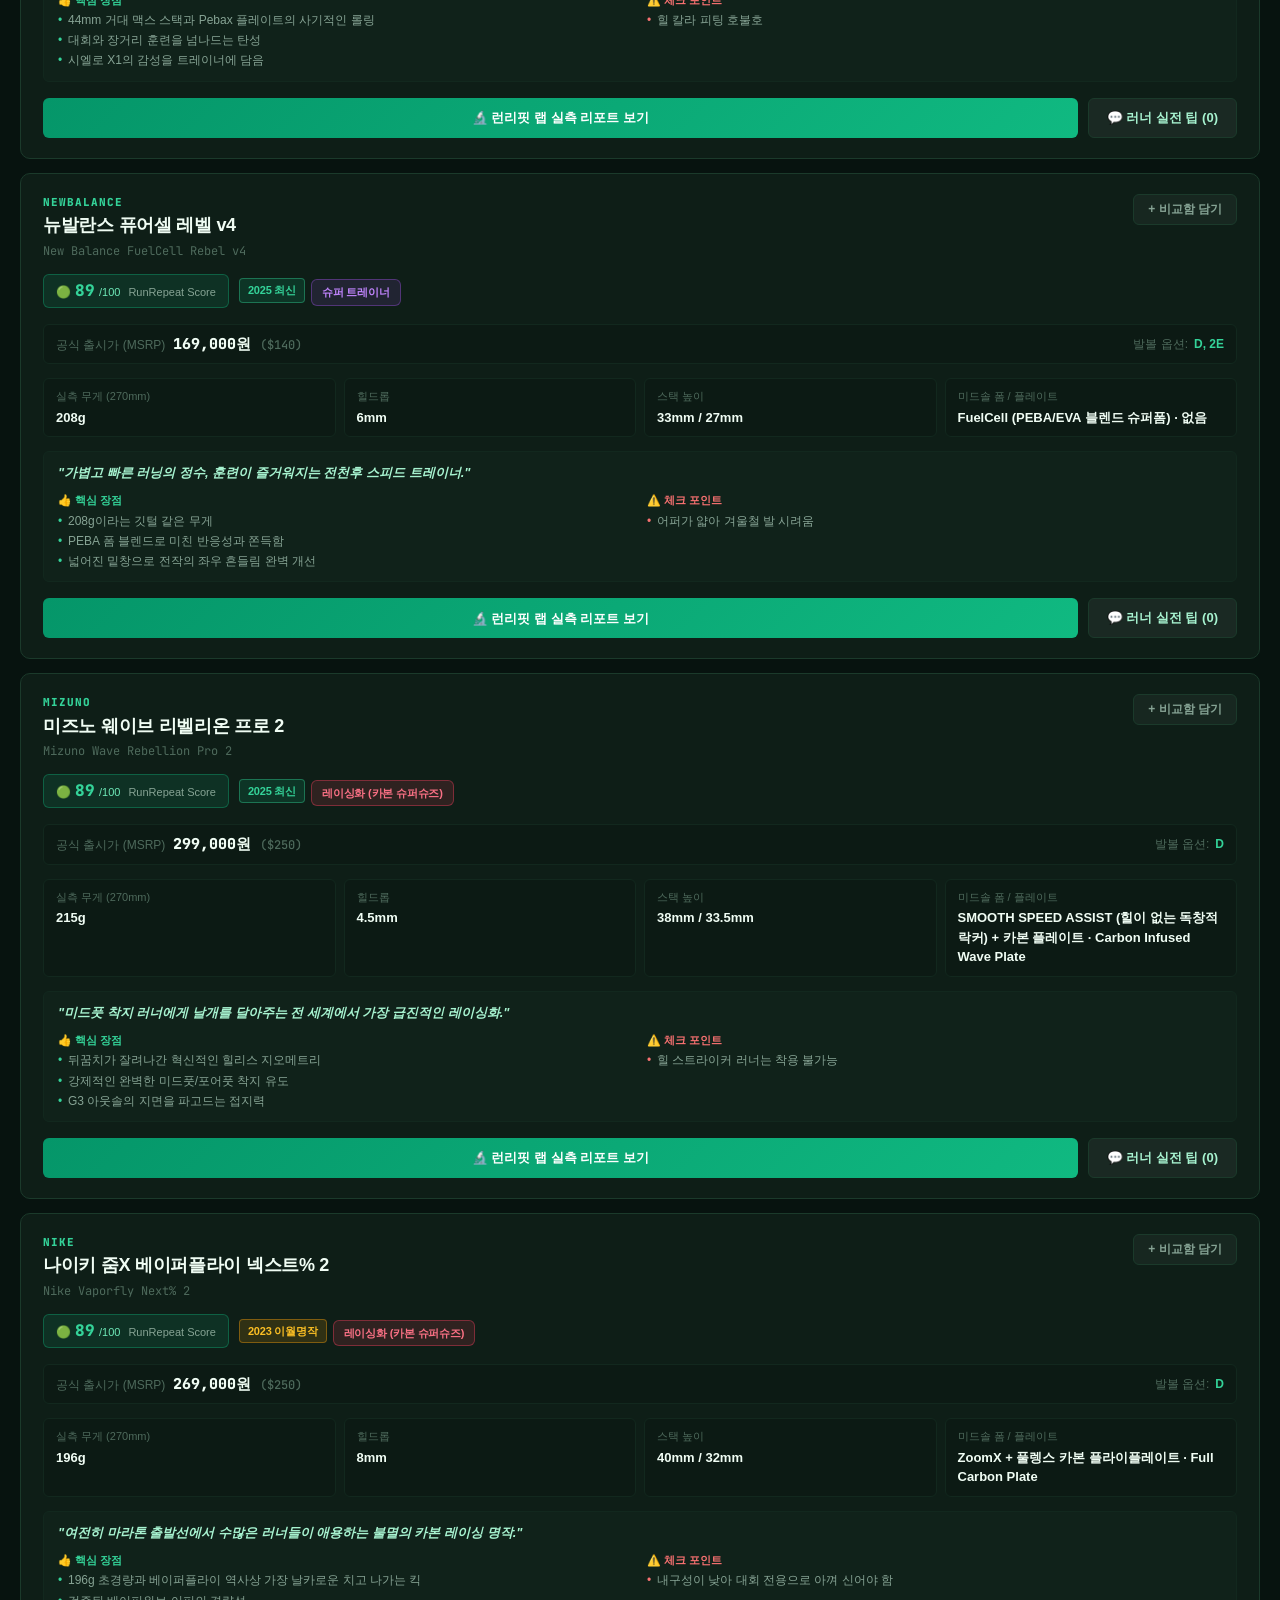
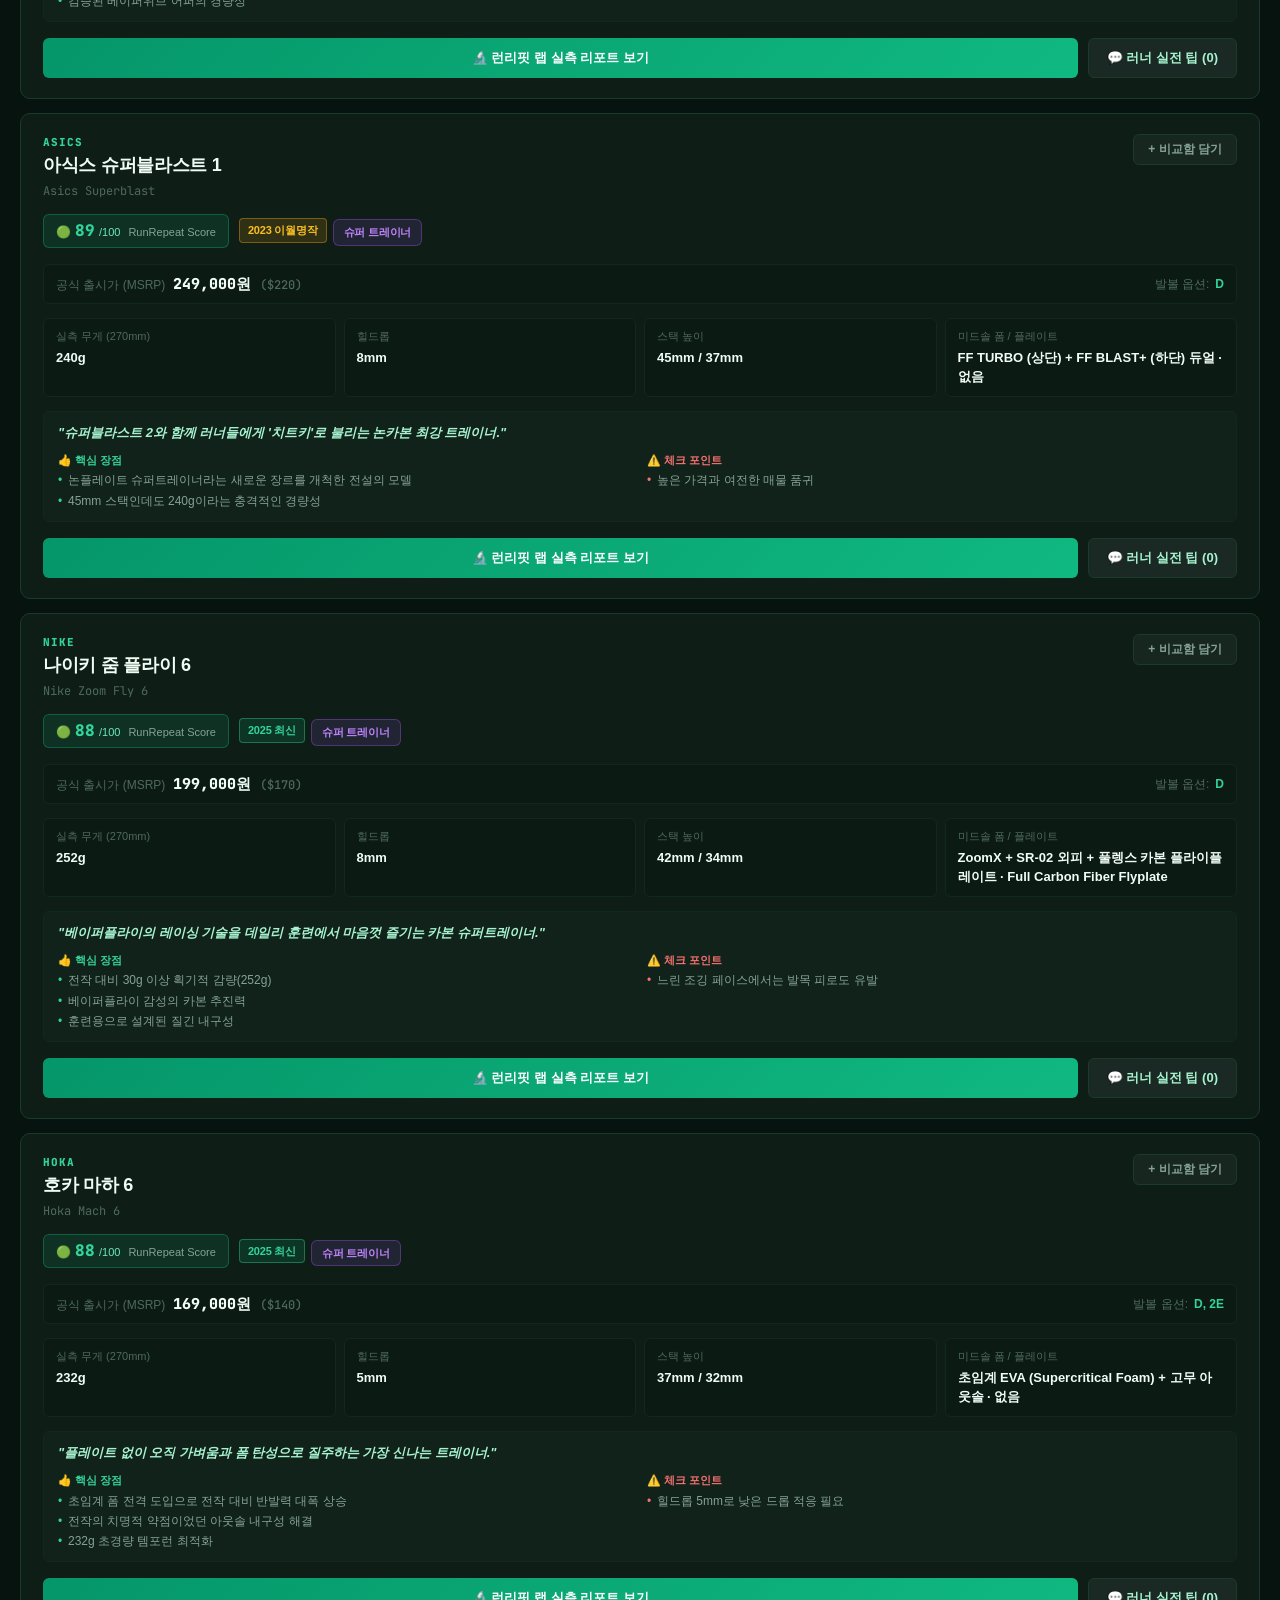
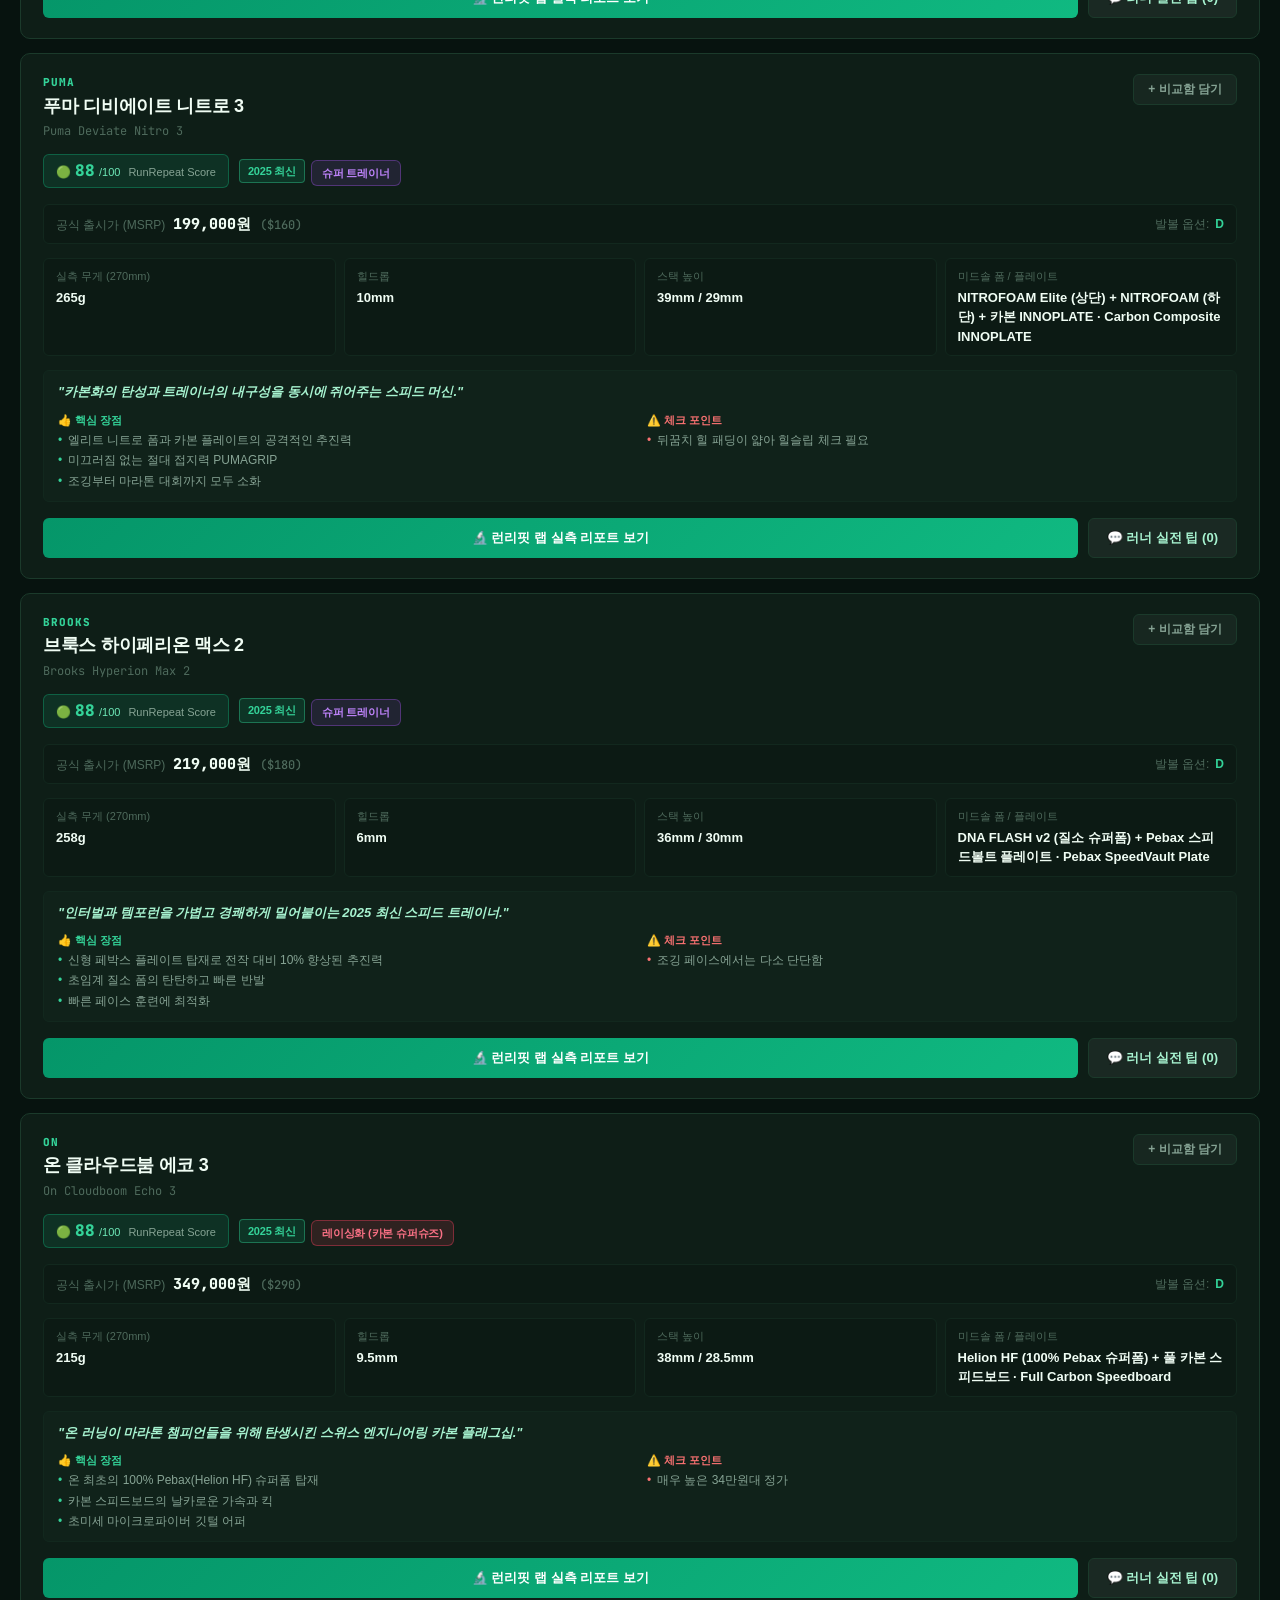
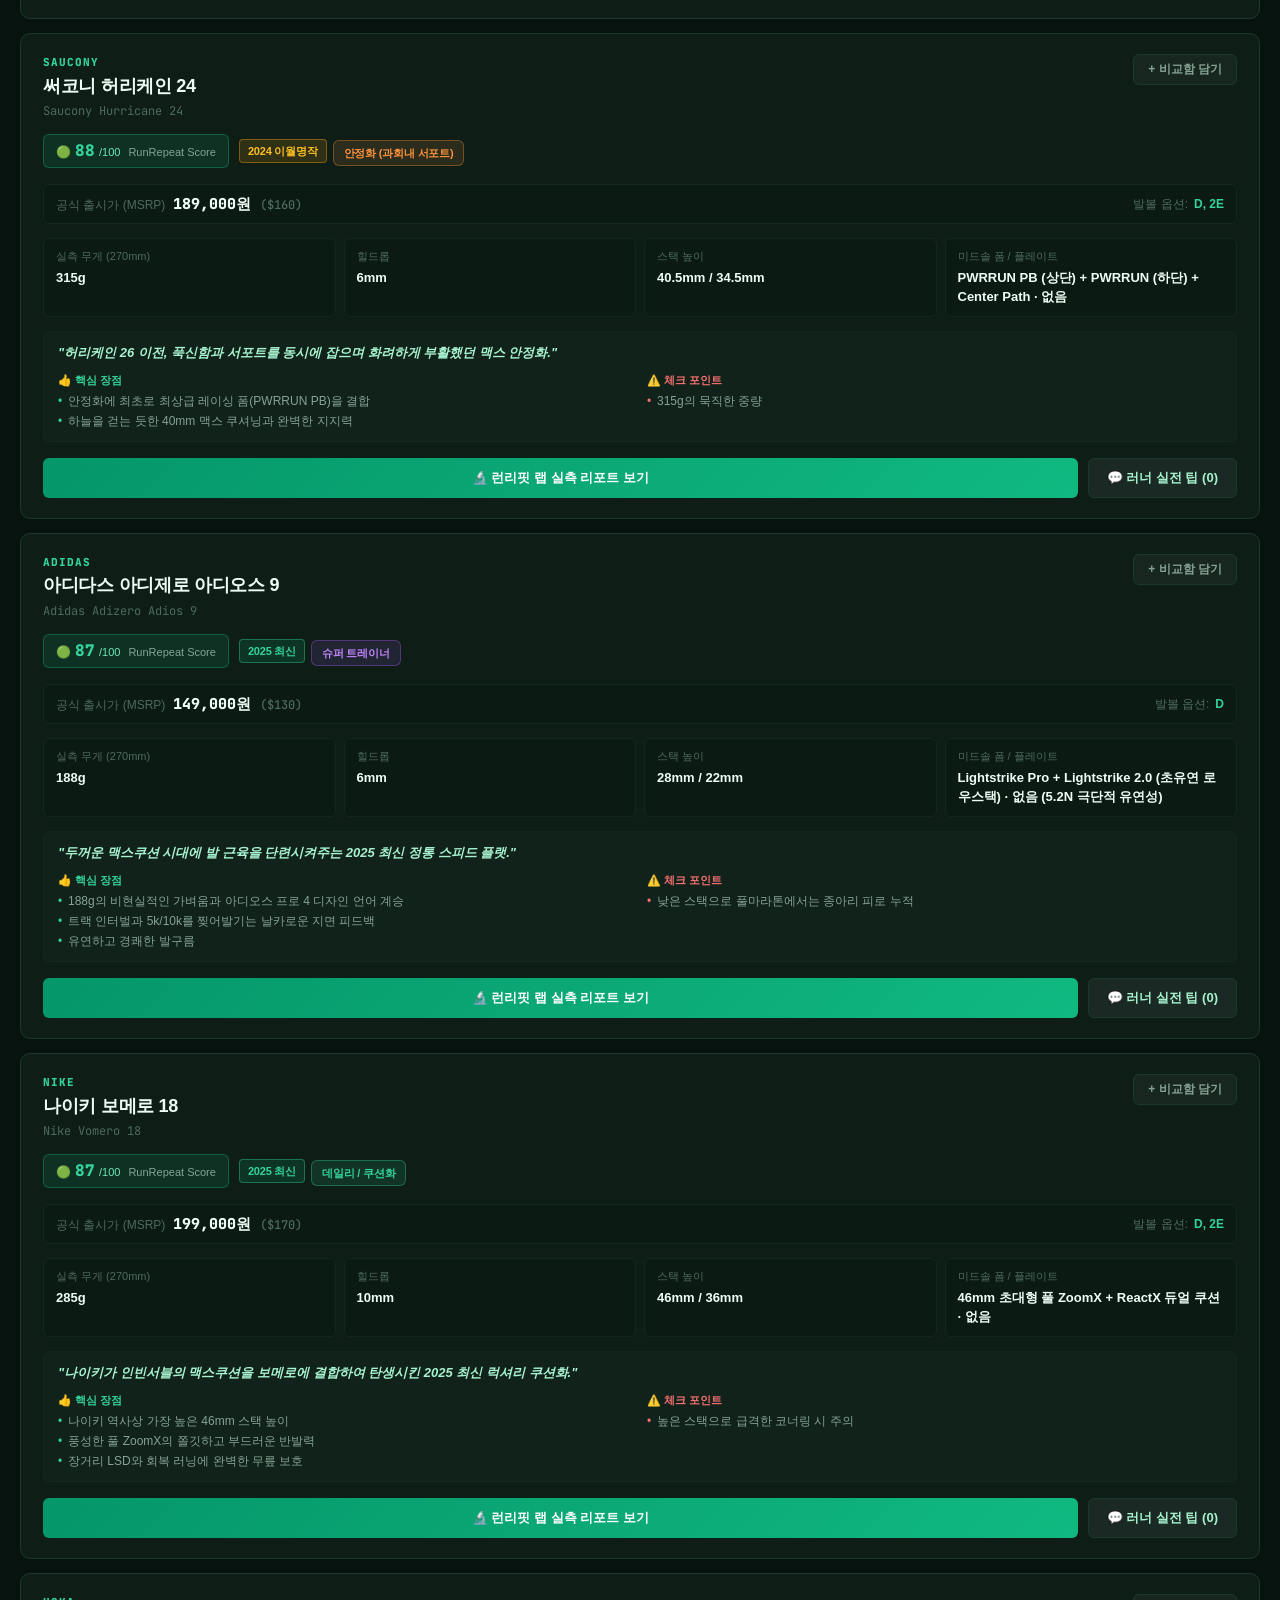
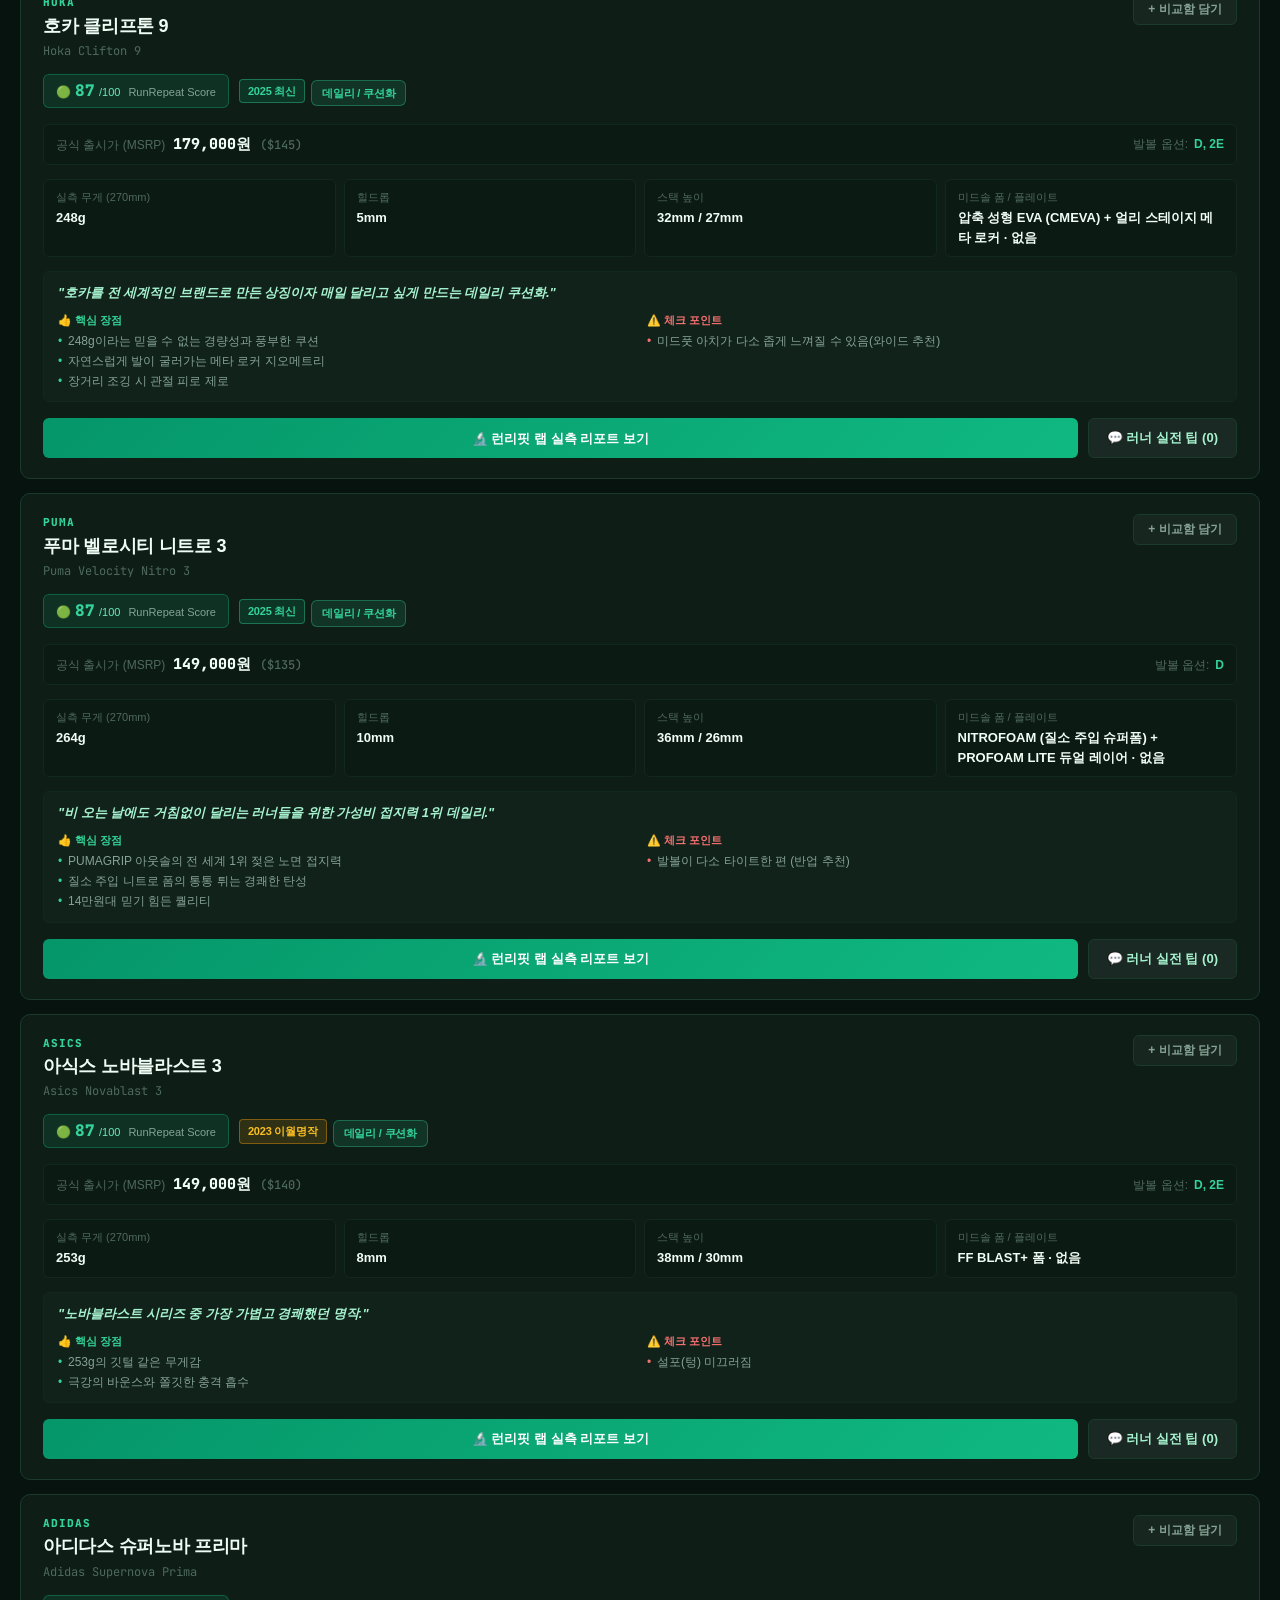
==== commit 042ea9d5: "feat(shoef): add 24 iconic 3-year carryover models (94 shoes total) with generation badge, filter, a" ====
--- a/index.html
+++ b/index.html
@@ -74,6 +74,16 @@
           </select>
         </div>
 
+        <!-- 세대 구분 셀렉트 (최신형 vs 이월 할인) -->
+        <div class="filter-field">
+          <label for="genFilter" class="field-label">출시 세대 / 이월</label>
+          <select id="genFilter" class="custom-select">
+            <option value="all">전체 세대 (신작+이월)</option>
+            <option value="current">✨ 최신형 (2025-2026)</option>
+            <option value="carryover">🏷️ 이월할인 명작 (2023-2024)</option>
+          </select>
+        </div>
+
         <!-- 발볼 옵션 (D, 2E, 4E) -->
         <div class="filter-field">
           <label for="widthFilter" class="field-label">발볼 지원</label>
@@ -104,6 +114,7 @@
         <span class="count-txt">조회된 러닝화 <strong id="totalCount">0</strong>종</span>
         <div class="sort-controls">
           <button type="button" class="sort-btn active" data-sort="score-desc">런리핏 평점순</button>
+          <button type="button" class="sort-btn" data-sort="year-desc">최신 출시순</button>
           <button type="button" class="sort-btn" data-sort="price-asc">정가 낮은순</button>
           <button type="button" class="sort-btn" data-sort="price-desc">정가 높은순</button>
           <button type="button" class="sort-btn" data-sort="weight-asc">가벼운순 (무게)</button>
@@ -290,6 +301,11 @@
     "stability": "안정화 (과회내 서포트)",
     "super_trainer": "슈퍼 트레이너",
     "racing": "레이싱화 (카본 슈퍼슈즈)"
+  },
+  "generations": {
+    "all": "전체 세대 (최신+이월)",
+    "current": "✨ 2025-2026 최신형",
+    "carryover": "🏷️ 2023-2024 이월할인 명작"
   },
   "sizes": [
     230,
@@ -353,7 +369,9 @@
       ],
       "verdict": "달리기 입문자와 헬스장 조깅족을 위한 가장 부담 없는 2025 최신 가성비 국민화.",
       "url": "https://runrepeat.com/adidas-galaxy-8"
-    }
+    },
+    "gen_type": "current",
+    "release_year": 2025
   },
   {
     "id": "adidas_response_runner",
@@ -389,7 +407,9 @@
       ],
       "verdict": "일상 5km 조깅과 가벼운 트레이닝을 위한 실속파 러너의 선택.",
       "url": "https://runrepeat.com/adidas-response-runner"
-    }
+    },
+    "gen_type": "current",
+    "release_year": 2025
   },
   {
     "id": "adidas_duramo_speed",
@@ -425,7 +445,9 @@
       ],
       "verdict": "10만원 미만에서 가장 스피디하고 탄탄한 가성비 템포/데일리 러닝화.",
       "url": "https://runrepeat.com/adidas-duramo-speed"
-    }
+    },
+    "gen_type": "current",
+    "release_year": 2025
   },
   {
     "id": "adidas_duramo_sl",
@@ -461,7 +483,9 @@
       ],
       "verdict": "가벼운 운동과 헬스장을 시작하는 입문자를 위한 가성비 모델.",
       "url": "https://runrepeat.com/adidas-duramo-sl"
-    }
+    },
+    "gen_type": "current",
+    "release_year": 2025
   },
   {
     "id": "adidas_questar_3",
@@ -497,7 +521,9 @@
       ],
       "verdict": "무릎과 발목 충격을 든든히 잡아주는 가성비 도심 로드 러닝화.",
       "url": "https://runrepeat.com/adidas-questar-3"
-    }
+    },
+    "gen_type": "current",
+    "release_year": 2025
   },
   {
     "id": "adidas_supernova_stride",
@@ -533,7 +559,9 @@
       ],
       "verdict": "슈퍼노바 시리즈 중 가장 접근하기 쉬운 실속형 데일리 쿠션화.",
       "url": "https://runrepeat.com/adidas-supernova-stride"
-    }
+    },
+    "gen_type": "current",
+    "release_year": 2025
   },
   {
     "id": "adidas_supernova_rise_2",
@@ -569,7 +597,9 @@
       ],
       "verdict": "아디다스 데일리 트레이너의 정점을 찍은 2025-2026 완성형 국민 러닝화.",
       "url": "https://runrepeat.com/adidas-supernova-rise-2"
-    }
+    },
+    "gen_type": "current",
+    "release_year": 2026
   },
   {
     "id": "adidas_supernova_prima",
@@ -605,7 +635,9 @@
       ],
       "verdict": "주말 20km 이상 장거리와 회복 러닝을 위한 최상급 맥스 쿠션화.",
       "url": "https://runrepeat.com/adidas-supernova-prima"
-    }
+    },
+    "gen_type": "current",
+    "release_year": 2025
   },
   {
     "id": "adidas_supernova_solution",
@@ -641,7 +673,9 @@
       ],
       "verdict": "평발이나 발목 무너짐이 있는 러너에게 쿠션과 안정을 선물하는 신개념 안정화.",
       "url": "https://runrepeat.com/adidas-supernova-solution"
-    }
+    },
+    "gen_type": "current",
+    "release_year": 2025
   },
   {
     "id": "adidas_adistar_4",
@@ -677,7 +711,9 @@
       ],
       "verdict": "장거리 마일리지와 리커버리 러닝을 책임지는 탱크 같은 2025 최신 맥스 쿠션화.",
       "url": "https://runrepeat.com/adidas-adistar-4"
-    }
+    },
+    "gen_type": "current",
+    "release_year": 2025
   },
   {
     "id": "adidas_adizero_evo_sl",
@@ -713,7 +749,9 @@
       ],
       "verdict": "러닝 씬을 뒤흔든 2025년 가장 뜨거운 논플레이트 슈퍼 트레이너.",
       "url": "https://runrepeat.com/adidas-adizero-evo-sl"
-    }
+    },
+    "gen_type": "current",
+    "release_year": 2025
   },
   {
     "id": "adidas_adizero_adios_9",
@@ -749,7 +787,9 @@
       ],
       "verdict": "두꺼운 맥스쿠션 시대에 발 근육을 단련시켜주는 2025 최신 정통 스피드 플랫.",
       "url": "https://runrepeat.com/adidas-adizero-adios-9"
-    }
+    },
+    "gen_type": "current",
+    "release_year": 2025
   },
   {
     "id": "adidas_adizero_adios_pro_4",
@@ -785,7 +825,9 @@
       ],
       "verdict": "세계 마라톤을 제패한 프로3의 전설을 완벽하게 계승한 2025 최신 엘리트 카본 레이서.",
       "url": "https://runrepeat.com/adidas-adizero-adios-pro-4"
-    }
+    },
+    "gen_type": "current",
+    "release_year": 2025
   },
   {
     "id": "nike_revolution_7",
@@ -822,7 +864,9 @@
       ],
       "verdict": "운동을 막 시작하는 러너의 첫 번째 파트너로 가장 부담 없는 스테디셀러.",
       "url": "https://runrepeat.com/nike-revolution-7"
-    }
+    },
+    "gen_type": "current",
+    "release_year": 2025
   },
   {
     "id": "nike_winflo_11",
@@ -859,7 +903,9 @@
       ],
       "verdict": "페가수스의 가격이 부담스러운 러너를 위한 최고의 합리적 대안.",
       "url": "https://runrepeat.com/nike-winflo-11"
-    }
+    },
+    "gen_type": "current",
+    "release_year": 2025
   },
   {
     "id": "nike_pegasus_41",
@@ -897,7 +943,9 @@
       ],
       "verdict": "러닝 역사상 가장 신뢰받는 41년 전통의 국민 데일리 러닝화.",
       "url": "https://runrepeat.com/nike-pegasus-41"
-    }
+    },
+    "gen_type": "current",
+    "release_year": 2025
   },
   {
     "id": "nike_vomero_18",
@@ -934,7 +982,9 @@
       ],
       "verdict": "나이키가 인빈서블의 맥스쿠션을 보메로에 결합하여 탄생시킨 2025 최신 럭셔리 쿠션화.",
       "url": "https://runrepeat.com/nike-vomero-18"
-    }
+    },
+    "gen_type": "current",
+    "release_year": 2025
   },
   {
     "id": "nike_structure_25",
@@ -971,7 +1021,9 @@
       ],
       "verdict": "평발 러너와 과회내 러너의 든든한 가디언, 나이키의 정통 안정화.",
       "url": "https://runrepeat.com/nike-structure-25"
-    }
+    },
+    "gen_type": "current",
+    "release_year": 2025
   },
   {
     "id": "nike_zoom_fly_6",
@@ -1007,7 +1059,9 @@
       ],
       "verdict": "베이퍼플라이의 레이싱 기술을 데일리 훈련에서 마음껏 즐기는 카본 슈퍼트레이너.",
       "url": "https://runrepeat.com/nike-zoom-fly-6"
-    }
+    },
+    "gen_type": "current",
+    "release_year": 2025
   },
   {
     "id": "nike_pegasus_plus",
@@ -1043,7 +1097,9 @@
       ],
       "verdict": "가볍고 경쾌한 템포런을 원하는 러너들의 향수를 자극하는 슈퍼 데일리.",
       "url": "https://runrepeat.com/nike-pegasus-plus"
-    }
+    },
+    "gen_type": "current",
+    "release_year": 2025
   },
   {
     "id": "nike_vaporfly_3",
@@ -1079,7 +1135,9 @@
       ],
       "verdict": "마라톤 레이싱화의 판도를 바꾼 카본 슈퍼슈즈의 영원한 황제.",
       "url": "https://runrepeat.com/nike-vaporfly-3"
-    }
+    },
+    "gen_type": "current",
+    "release_year": 2025
   },
   {
     "id": "nike_alphafly_3",
@@ -1115,7 +1173,9 @@
       ],
       "verdict": "엘리트 마라토너와 기록 단축을 갈망하는 모든 러너들의 궁극의 꿈.",
       "url": "https://runrepeat.com/nike-alphafly-3"
-    }
+    },
+    "gen_type": "current",
+    "release_year": 2025
   },
   {
     "id": "asics_jolt_4",
@@ -1153,7 +1213,9 @@
       ],
       "verdict": "발볼 넓은 한국인 입문 러너에게 부담 없는 최강의 가성비 조깅화.",
       "url": "https://runrepeat.com/asics-jolt-4"
-    }
+    },
+    "gen_type": "current",
+    "release_year": 2025
   },
   {
     "id": "asics_gel_contend_9",
@@ -1192,7 +1254,9 @@
       ],
       "verdict": "달리기 입문과 일상 워킹, 헬스장 트레이닝을 한 번에 해결하는 70달러 국민 입문화.",
       "url": "https://runrepeat.com/asics-gel-contend-9"
-    }
+    },
+    "gen_type": "current",
+    "release_year": 2025
   },
   {
     "id": "asics_gel_venture_9",
@@ -1231,7 +1295,9 @@
       ],
       "verdict": "포장도로와 가벼운 오프로드 트레일을 넘나드는 올라운드 가성비 아웃도어 러닝화.",
       "url": "https://runrepeat.com/asics-gel-venture-9"
-    }
+    },
+    "gen_type": "current",
+    "release_year": 2025
   },
   {
     "id": "asics_gt_1000_13",
@@ -1268,7 +1334,9 @@
       ],
       "verdict": "10만원 초반대에서 찾을 수 있는 전 세계 최고의 입문용 안정화.",
       "url": "https://runrepeat.com/asics-gt-1000-13"
-    }
+    },
+    "gen_type": "current",
+    "release_year": 2025
   },
   {
     "id": "asics_novablast_5",
@@ -1305,7 +1373,9 @@
       ],
       "verdict": "2025년 러닝화 시장을 다시 한 번 평정한 가장 재미있고 완벽한 데일리 트레이너.",
       "url": "https://runrepeat.com/asics-novablast-5"
-    }
+    },
+    "gen_type": "current",
+    "release_year": 2026
   },
   {
     "id": "asics_gel_nimbus_27",
@@ -1343,7 +1413,9 @@
       ],
       "verdict": "지상에서 가장 부드러운 착지감을 선사하는 2025 최신 플래그십 맥스 쿠션화.",
       "url": "https://runrepeat.com/asics-gel-nimbus-27"
-    }
+    },
+    "gen_type": "current",
+    "release_year": 2026
   },
   {
     "id": "asics_gt_2000_13",
@@ -1380,7 +1452,9 @@
       ],
       "verdict": "가볍고 안정적인 발걸음을 원하는 중립/과회내 러너의 올라운더.",
       "url": "https://runrepeat.com/asics-gt-2000-13"
-    }
+    },
+    "gen_type": "current",
+    "release_year": 2025
   },
   {
     "id": "asics_gel_kayano_31",
@@ -1418,7 +1492,9 @@
       ],
       "verdict": "31년 역사가 증명하는 전 세계 안정화 부문 부동의 1위이자 기준점.",
       "url": "https://runrepeat.com/asics-gel-kayano-31"
-    }
+    },
+    "gen_type": "current",
+    "release_year": 2025
   },
   {
     "id": "asics_superblast_2",
@@ -1454,7 +1530,9 @@
       ],
       "verdict": "러너들이 '치트키'라 부르는 현존 논플레이트 슈퍼 트레이너의 최고봉.",
       "url": "https://runrepeat.com/asics-superblast-2"
-    }
+    },
+    "gen_type": "current",
+    "release_year": 2026
   },
   {
     "id": "asics_metaspeed_sky_paris",
@@ -1490,7 +1568,9 @@
       ],
       "verdict": "파리 올림픽을 위해 개발된 아식스의 엘리트 마라톤 카본 플래그십.",
       "url": "https://runrepeat.com/asics-metaspeed-sky-paris"
-    }
+    },
+    "gen_type": "current",
+    "release_year": 2025
   },
   {
     "id": "saucony_cohesion_17",
@@ -1527,7 +1607,9 @@
       ],
       "verdict": "미국 러너들이 입문할 때 가장 많이 집어 드는 실속 만점 가성비 슈즈.",
       "url": "https://runrepeat.com/saucony-cohesion-17"
-    }
+    },
+    "gen_type": "current",
+    "release_year": 2025
   },
   {
     "id": "saucony_ride_18",
@@ -1564,7 +1646,9 @@
       ],
       "verdict": "어떤 러닝에도 고민 없이 신을 수 있는 2025 최신 만능 워크호스 러닝화.",
       "url": "https://runrepeat.com/saucony-ride-18"
-    }
+    },
+    "gen_type": "current",
+    "release_year": 2025
   },
   {
     "id": "saucony_triumph_22",
@@ -1601,7 +1685,9 @@
       ],
       "verdict": "써코니가 선사하는 가장 럭셔리하고 쫄깃한 프리미엄 맥스 쿠션 트레이너.",
       "url": "https://runrepeat.com/saucony-triumph-22"
-    }
+    },
+    "gen_type": "current",
+    "release_year": 2025
   },
   {
     "id": "saucony_guide_18",
@@ -1638,7 +1724,9 @@
       ],
       "verdict": "인위적이지 않고 자연스럽게 발목을 잡아주는 2025 최신 경량 안정화.",
       "url": "https://runrepeat.com/saucony-guide-18"
-    }
+    },
+    "gen_type": "current",
+    "release_year": 2025
   },
   {
     "id": "saucony_hurricane_26",
@@ -1675,7 +1763,9 @@
       ],
       "verdict": "무겁던 전통 안정화의 한계를 incrediLUX 폼으로 완벽히 뛰어넘은 2026 최신 플래그십 안정화.",
       "url": "https://runrepeat.com/saucony-hurricane-26"
-    }
+    },
+    "gen_type": "current",
+    "release_year": 2026
   },
   {
     "id": "saucony_endorphin_speed_4",
@@ -1712,7 +1802,9 @@
       ],
       "verdict": "전 세계 러너들이 단 한 켤레의 신발만 골라야 한다면 선택하는 만능 트레이너.",
       "url": "https://runrepeat.com/saucony-endorphin-speed-4"
-    }
+    },
+    "gen_type": "current",
+    "release_year": 2025
   },
   {
     "id": "saucony_endorphin_pro_4",
@@ -1748,7 +1840,9 @@
       ],
       "verdict": "안정성과 폭발적 스피드를 동시에 챙긴 가장 믿음직한 마라톤 카본화.",
       "url": "https://runrepeat.com/saucony-endorphin-pro-4"
-    }
+    },
+    "gen_type": "current",
+    "release_year": 2025
   },
   {
     "id": "hoka_clifton_9",
@@ -1785,7 +1879,9 @@
       ],
       "verdict": "호카를 전 세계적인 브랜드로 만든 상징이자 매일 달리고 싶게 만드는 데일리 쿠션화.",
       "url": "https://runrepeat.com/hoka-clifton-9"
-    }
+    },
+    "gen_type": "current",
+    "release_year": 2025
   },
   {
     "id": "hoka_clifton_pro",
@@ -1823,7 +1919,9 @@
       ],
       "verdict": "지나치게 푹신하기만 하던 쿠션화에 초임계 폼의 쫄깃한 탄성과 스피드를 더한 클리프톤 프로.",
       "url": "https://runrepeat.com/hoka-clifton-pro"
-    }
+    },
+    "gen_type": "current",
+    "release_year": 2026
   },
   {
     "id": "hoka_bondi_8",
@@ -1861,7 +1959,9 @@
       ],
       "verdict": "발목과 무릎을 가장 완벽하게 보호해주는 지상 최강의 맥스 쿠션화.",
       "url": "https://runrepeat.com/hoka-bondi-8"
-    }
+    },
+    "gen_type": "current",
+    "release_year": 2025
   },
   {
     "id": "hoka_arahi_7",
@@ -1898,7 +1998,9 @@
       ],
       "verdict": "안정화는 무겁고 투박하다는 편견을 깨주는 호카의 대표 안정화.",
       "url": "https://runrepeat.com/hoka-arahi-7"
-    }
+    },
+    "gen_type": "current",
+    "release_year": 2025
   },
   {
     "id": "hoka_mach_6",
@@ -1935,7 +2037,9 @@
       ],
       "verdict": "플레이트 없이 오직 가벼움과 폼 탄성으로 질주하는 가장 신나는 트레이너.",
       "url": "https://runrepeat.com/hoka-mach-6"
-    }
+    },
+    "gen_type": "current",
+    "release_year": 2025
   },
   {
     "id": "hoka_mach_x_2",
@@ -1971,7 +2075,9 @@
       ],
       "verdict": "호카 특유의 락커와 페박스 플레이트가 결합된 최고의 훈련 파트너.",
       "url": "https://runrepeat.com/hoka-mach-x-2"
-    }
+    },
+    "gen_type": "current",
+    "release_year": 2025
   },
   {
     "id": "hoka_cielo_x1",
@@ -2007,7 +2113,9 @@
       ],
       "verdict": "호카가 모든 기술력을 쏟아부어 완성한 가장 과격하고 짜릿한 카본 슈퍼슈즈.",
       "url": "https://runrepeat.com/hoka-cielo-x1"
-    }
+    },
+    "gen_type": "current",
+    "release_year": 2025
   },
   {
     "id": "nb_fresh_foam_arishi_v4",
@@ -2045,7 +2153,9 @@
       ],
       "verdict": "일상 걷기와 가벼운 조깅을 즐기는 발볼러에게 제격인 가성비 슈즈.",
       "url": "https://runrepeat.com/new-balance-fresh-foam-arishi-v4"
-    }
+    },
+    "gen_type": "current",
+    "release_year": 2025
   },
   {
     "id": "nb_fresh_foam_x_880_v14",
@@ -2083,7 +2193,9 @@
       ],
       "verdict": "매일 묵묵히 마일리지를 채워주는 뉴발란스의 대표 데일리 러닝화.",
       "url": "https://runrepeat.com/new-balance-fresh-foam-x-880-v14"
-    }
+    },
+    "gen_type": "current",
+    "release_year": 2025
   },
   {
     "id": "nb_fresh_foam_x_1080_v14",
@@ -2121,7 +2233,9 @@
       ],
       "verdict": "안정성과 풍부한 쿠션을 완벽한 균형으로 완성한 2025 최신 플래그십 트레이너.",
       "url": "https://runrepeat.com/new-balance-fresh-foam-x-1080-v14"
-    }
+    },
+    "gen_type": "current",
+    "release_year": 2025
   },
   {
     "id": "nb_fresh_foam_x_860_v14",
@@ -2159,7 +2273,9 @@
       ],
       "verdict": "평발 러너들의 영원한 동반자 860의 가장 세련된 최신 진화형.",
       "url": "https://runrepeat.com/new-balance-fresh-foam-x-860-v14"
-    }
+    },
+    "gen_type": "current",
+    "release_year": 2025
   },
   {
     "id": "nb_fuelcell_rebel_v4",
@@ -2196,7 +2312,9 @@
       ],
       "verdict": "가볍고 빠른 러닝의 정수, 훈련이 즐거워지는 전천후 스피드 트레이너.",
       "url": "https://runrepeat.com/new-balance-fuelcell-rebel-v4"
-    }
+    },
+    "gen_type": "current",
+    "release_year": 2025
   },
   {
     "id": "nb_fuelcell_sc_elite_v4",
@@ -2233,7 +2351,9 @@
       ],
       "verdict": "발볼 넓은 마라토너가 풀코스를 뛸 때 신을 수 있는 가장 축복 같은 카본 레이서.",
       "url": "https://runrepeat.com/new-balance-fuelcell-sc-elite-v4"
-    }
+    },
+    "gen_type": "current",
+    "release_year": 2025
   },
   {
     "id": "puma_scend_pro",
@@ -2269,7 +2389,9 @@
       ],
       "verdict": "도심 속 가벼운 러닝과 일상을 잇는 푸마의 가성비 데일리.",
       "url": "https://runrepeat.com/puma-scend-pro"
-    }
+    },
+    "gen_type": "current",
+    "release_year": 2025
   },
   {
     "id": "puma_velocity_nitro_3",
@@ -2305,7 +2427,9 @@
       ],
       "verdict": "비 오는 날에도 거침없이 달리는 러너들을 위한 가성비 접지력 1위 데일리.",
       "url": "https://runrepeat.com/puma-velocity-nitro-3"
-    }
+    },
+    "gen_type": "current",
+    "release_year": 2025
   },
   {
     "id": "puma_foreverrun_nitro",
@@ -2341,7 +2465,9 @@
       ],
       "verdict": "과회내 러너를 위한 가장 혁신적이고 푹신한 최신 테크 안정화.",
       "url": "https://runrepeat.com/puma-foreverrun-nitro"
-    }
+    },
+    "gen_type": "current",
+    "release_year": 2025
   },
   {
     "id": "puma_deviate_nitro_3",
@@ -2377,7 +2503,9 @@
       ],
       "verdict": "카본화의 탄성과 트레이너의 내구성을 동시에 쥐어주는 스피드 머신.",
       "url": "https://runrepeat.com/puma-deviate-nitro-3"
-    }
+    },
+    "gen_type": "current",
+    "release_year": 2025
   },
   {
     "id": "puma_deviate_nitro_elite_3",
@@ -2413,7 +2541,9 @@
       ],
       "verdict": "비 오는 날 마라톤 대회에서 타 브랜드를 압도하는 접지력 끝판왕 카본화.",
       "url": "https://runrepeat.com/puma-deviate-nitro-elite-3"
-    }
+    },
+    "gen_type": "current",
+    "release_year": 2025
   },
   {
     "id": "brooks_trace_3",
@@ -2450,7 +2580,9 @@
       ],
       "verdict": "기본기에 가장 충실한 러닝화 전문 브랜드 브룩스의 합리적 엔트리 모델.",
       "url": "https://runrepeat.com/brooks-trace-3"
-    }
+    },
+    "gen_type": "current",
+    "release_year": 2025
   },
   {
     "id": "brooks_revel_max",
@@ -2488,7 +2620,9 @@
       ],
       "verdict": "100달러 예산으로 고스택 맥스 쿠션의 충격 보호를 누릴 수 있는 2026 최신 국민 가성비화.",
       "url": "https://runrepeat.com/brooks-revel-max"
-    }
+    },
+    "gen_type": "current",
+    "release_year": 2026
   },
   {
     "id": "brooks_ghost_17",
@@ -2526,7 +2660,9 @@
       ],
       "verdict": "전 세계에서 가장 실패 없는 러닝화라는 찬사를 받는 2025 최신 국민 데일리 트레이너.",
       "url": "https://runrepeat.com/brooks-ghost-17"
-    }
+    },
+    "gen_type": "current",
+    "release_year": 2025
   },
   {
     "id": "brooks_glycerin_21",
@@ -2563,7 +2699,9 @@
       ],
       "verdict": "구름 위를 달리는 듯한 안락함을 선사하는 브룩스의 플래그십 쿠션화.",
       "url": "https://runrepeat.com/brooks-glycerin-21"
-    }
+    },
+    "gen_type": "current",
+    "release_year": 2025
   },
   {
     "id": "brooks_adrenaline_gts_24",
@@ -2601,7 +2739,9 @@
       ],
       "verdict": "평발과 과회내로 무릎 통증을 겪는 러너를 위한 2025 최신 구원투수 안정화.",
       "url": "https://runrepeat.com/brooks-adrenaline-gts-24"
-    }
+    },
+    "gen_type": "current",
+    "release_year": 2025
   },
   {
     "id": "brooks_hyperion_max_2",
@@ -2637,7 +2777,9 @@
       ],
       "verdict": "인터벌과 템포런을 가볍고 경쾌하게 밀어붙이는 2025 최신 스피드 트레이너.",
       "url": "https://runrepeat.com/brooks-hyperion-max-2"
-    }
+    },
+    "gen_type": "current",
+    "release_year": 2025
   },
   {
     "id": "mizuno_wave_rider_28",
@@ -2675,7 +2817,9 @@
       ],
       "verdict": "28년간 전 세계 러너들의 발을 지켜온 일본 장인정신의 정석 러닝화.",
       "url": "https://runrepeat.com/mizuno-wave-rider-28"
-    }
+    },
+    "gen_type": "current",
+    "release_year": 2025
   },
   {
     "id": "mizuno_wave_inspire_20",
@@ -2712,7 +2856,9 @@
       ],
       "verdict": "발목 힘이 약하고 평발인 러너에게 가장 견고한 방패가 되어주는 안정화.",
       "url": "https://runrepeat.com/mizuno-wave-inspire-20"
-    }
+    },
+    "gen_type": "current",
+    "release_year": 2025
   },
   {
     "id": "mizuno_wave_rebellion_pro_2",
@@ -2748,7 +2894,9 @@
       ],
       "verdict": "미드풋 착지 러너에게 날개를 달아주는 전 세계에서 가장 급진적인 레이싱화.",
       "url": "https://runrepeat.com/mizuno-wave-rebellion-pro-2"
-    }
+    },
+    "gen_type": "current",
+    "release_year": 2025
   },
   {
     "id": "on_cloudrunner_2",
@@ -2785,7 +2933,9 @@
       ],
       "verdict": "스타일과 안정적인 서포트를 모두 잡고 싶은 러너를 위한 온의 대표작.",
       "url": "https://runrepeat.com/on-cloudrunner-2"
-    }
+    },
+    "gen_type": "current",
+    "release_year": 2025
   },
   {
     "id": "on_cloudmonster_2",
@@ -2821,7 +2971,9 @@
       ],
       "verdict": "쿠셔닝과 반발력을 극대화하여 달릴 때마다 튀어오르는 몬스터 러닝화.",
       "url": "https://runrepeat.com/on-cloudmonster-2"
-    }
+    },
+    "gen_type": "current",
+    "release_year": 2025
   },
   {
     "id": "on_cloudboom_echo_3",
@@ -2857,7 +3009,9 @@
       ],
       "verdict": "온 러닝이 마라톤 챔피언들을 위해 탄생시킨 스위스 엔지니어링 카본 플래그십.",
       "url": "https://runrepeat.com/on-cloudboom-echo-3"
-    }
+    },
+    "gen_type": "current",
+    "release_year": 2025
   },
   {
     "id": "on_cloudboom_strike",
@@ -2894,6 +3048,932 @@
       ],
       "verdict": "온러닝의 혁신 기술이 총망라된 100% Pebax 기반의 세계 최정상급 마라톤 레이싱 플래그십.",
       "url": "https://runrepeat.com/on-cloudboom-strike"
+    },
+    "gen_type": "current",
+    "release_year": 2026
+  },
+  {
+    "id": "adidas_adizero_adios_pro_3",
+    "brand_id": "adidas",
+    "name_kr": "아디다스 아디제로 아디오스 프로 3",
+    "name_en": "Adidas Adizero Adios Pro 3",
+    "series": "아디제로",
+    "category": "racing",
+    "category_name": "레이싱화 (카본 슈퍼슈즈)",
+    "release_year": 2023,
+    "gen_type": "carryover",
+    "msrp_usd": 250,
+    "msrp_krw": 279000,
+    "widths": [
+      "D"
+    ],
+    "specs": {
+      "weight_g": 220,
+      "heel_drop_mm": 6.5,
+      "midsole": "Lightstrike Pro 100% + 카본 EnergyRods 2.0",
+      "plate": "EnergyRods 2.0 (카본)",
+      "stack_height": "39mm / 32.5mm",
+      "support_type": "Neutral (전설의 마라톤 레이서)"
+    },
+    "runrepeat": {
+      "score": 92,
+      "midsole_foam": "Lightstrike Pro",
+      "pros": [
+        "전 세계 메이저 마라톤을 휩쓴 역대급 명작 카본화",
+        "라이트스트라이크 프로 폼의 쫀득하고 끝없는 반발력",
+        "컨티넨탈 러버의 빗길 1위 접지력"
+      ],
+      "cons": [
+        "상단 어퍼 핏이 거칠어 끈 조절 필요"
+      ],
+      "verdict": "프로 4 출시 후 역대급 이월 할인가로 풀려 러너들이 가장 열광하는 불멸의 명작 카본화.",
+      "url": "https://runrepeat.com/adidas-adizero-adios-pro-3"
+    }
+  },
+  {
+    "id": "adidas_adizero_boston_11",
+    "brand_id": "adidas",
+    "name_kr": "아디다스 아디제로 보스턴 11",
+    "name_en": "Adidas Adizero Boston 11",
+    "series": "보스턴",
+    "category": "super_trainer",
+    "category_name": "슈퍼 트레이너",
+    "release_year": 2023,
+    "gen_type": "carryover",
+    "msrp_usd": 160,
+    "msrp_krw": 179000,
+    "widths": [
+      "D"
+    ],
+    "specs": {
+      "weight_g": 290,
+      "heel_drop_mm": 8.5,
+      "midsole": "Lightstrike Pro (상단) + Lightstrike EVA (하단) + 에너지로드",
+      "plate": "EnergyRods (유리섬유)",
+      "stack_height": "39.5mm / 31mm",
+      "support_type": "Neutral (탄탄한 훈련화)"
+    },
+    "runrepeat": {
+      "score": 80,
+      "midsole_foam": "Lightstrike Pro & EVA",
+      "pros": [
+        "아울렛 7~8만원대 가성비에 에너지로드 탑재",
+        "질긴 내구성과 탄탄한 지지력"
+      ],
+      "cons": [
+        "하단 EVA 폼이 단단하여 길들이기 필요"
+      ],
+      "verdict": "단단하지만 가성비 있게 아디제로 훈련 감각을 익힐 수 있는 이월 훈련화.",
+      "url": "https://runrepeat.com/adidas-adizero-boston-11"
+    }
+  },
+  {
+    "id": "nike_pegasus_40",
+    "brand_id": "nike",
+    "name_kr": "나이키 에어 줌 페가수스 40",
+    "name_en": "Nike Air Zoom Pegasus 40",
+    "series": "페가수스",
+    "category": "daily",
+    "category_name": "데일리 / 쿠션화",
+    "release_year": 2023,
+    "gen_type": "carryover",
+    "msrp_usd": 130,
+    "msrp_krw": 149000,
+    "widths": [
+      "D",
+      "2E"
+    ],
+    "specs": {
+      "weight_g": 280,
+      "heel_drop_mm": 10,
+      "midsole": "React Foam + 앞/뒤 듀얼 Zoom Air 유닛",
+      "plate": "없음",
+      "stack_height": "33mm / 23mm",
+      "support_type": "Neutral (국민 조깅화 이월특가)"
+    },
+    "runrepeat": {
+      "score": 82,
+      "midsole_foam": "React Foam",
+      "pros": [
+        "7~8만원대 이월 러닝화 중 가장 검증된 국민 조깅화",
+        "앞뒤 듀얼 줌 에어의 든든한 반발력",
+        "내구성 높은 와플 아웃솔"
+      ],
+      "cons": [
+        "신형 페가수스 41 대비 약간 무거운 무게감"
+      ],
+      "verdict": "신형 41 정가가 부담스러울 때 가장 합리적으로 선택하는 7~8만원대 국민 조깅화.",
+      "url": "https://runrepeat.com/nike-pegasus-40"
+    }
+  },
+  {
+    "id": "nike_invincible_3",
+    "brand_id": "nike",
+    "name_kr": "나이키 줌X 인빈서블 런 3",
+    "name_en": "Nike ZoomX Invincible Run 3",
+    "series": "인빈서블",
+    "category": "daily",
+    "category_name": "데일리 / 쿠션화",
+    "release_year": 2023,
+    "gen_type": "carryover",
+    "msrp_usd": 180,
+    "msrp_krw": 209000,
+    "widths": [
+      "D"
+    ],
+    "specs": {
+      "weight_g": 309,
+      "heel_drop_mm": 9,
+      "midsole": "100% Full ZoomX Superfoam",
+      "plate": "없음",
+      "stack_height": "40mm / 31mm",
+      "support_type": "Neutral (극강의 줌X 바운스)"
+    },
+    "runrepeat": {
+      "score": 81,
+      "midsole_foam": "ZoomX",
+      "pros": [
+        "100% 줌X 폼이 선사하는 지상 최강의 트램펄린 바운스",
+        "넓어진 플랫폼 베이스로 향상된 안정감",
+        "무릎 관절 회복 조깅 최적화"
+      ],
+      "cons": [
+        "힐 슬립 이슈가 있어 러너스 루프 매듭 추천"
+      ],
+      "verdict": "무릎과 관절을 아끼는 회복 러닝에 이만한 구름 쿠션이 없는 줌X 맥스 쿠션화.",
+      "url": "https://runrepeat.com/nike-invincible-3"
+    }
+  },
+  {
+    "id": "nike_vaporfly_next_2",
+    "brand_id": "nike",
+    "name_kr": "나이키 줌X 베이퍼플라이 넥스트% 2",
+    "name_en": "Nike Vaporfly Next% 2",
+    "series": "베이퍼플라이",
+    "category": "racing",
+    "category_name": "레이싱화 (카본 슈퍼슈즈)",
+    "release_year": 2023,
+    "gen_type": "carryover",
+    "msrp_usd": 250,
+    "msrp_krw": 269000,
+    "widths": [
+      "D"
+    ],
+    "specs": {
+      "weight_g": 196,
+      "heel_drop_mm": 8,
+      "midsole": "ZoomX + 풀렝스 카본 플라이플레이트",
+      "plate": "Full Carbon Plate",
+      "stack_height": "40mm / 32mm",
+      "support_type": "Neutral (불멸의 카본 레이싱 명작)"
+    },
+    "runrepeat": {
+      "score": 89,
+      "midsole_foam": "ZoomX",
+      "pros": [
+        "196g 초경량과 베이퍼플라이 역사상 가장 날카로운 치고 나가는 킥",
+        "검증된 베이퍼위브 어퍼의 경량성"
+      ],
+      "cons": [
+        "내구성이 낮아 대회 전용으로 아껴 신어야 함"
+      ],
+      "verdict": "여전히 마라톤 출발선에서 수많은 러너들이 애용하는 불멸의 카본 레이싱 명작.",
+      "url": "https://runrepeat.com/nike-zoomx-vaporfly-next-2"
+    }
+  },
+  {
+    "id": "asics_novablast_4",
+    "brand_id": "asics",
+    "name_kr": "아식스 노바블라스트 4",
+    "name_en": "Asics Novablast 4",
+    "series": "노바블라스트",
+    "category": "daily",
+    "category_name": "데일리 / 쿠션화",
+    "release_year": 2024,
+    "gen_type": "carryover",
+    "msrp_usd": 140,
+    "msrp_krw": 159000,
+    "widths": [
+      "D",
+      "2E"
+    ],
+    "specs": {
+      "weight_g": 260,
+      "heel_drop_mm": 8,
+      "midsole": "FF BLAST+ ECO + 지오메트릭 아웃솔",
+      "plate": "없음",
+      "stack_height": "41.5mm / 33.5mm",
+      "support_type": "Neutral (완성형 트램펄린 데일리)"
+    },
+    "runrepeat": {
+      "score": 86,
+      "midsole_foam": "FF BLAST+ ECO",
+      "pros": [
+        "안정성과 통통 튀는 재미의 완벽한 밸런스",
+        "신형 5 출시 후 가성비가 극대화된 10만원 초반대 원픽",
+        "발볼 D/2E의 편안한 핏"
+      ],
+      "cons": [
+        "젖은 대리석 노면에서 접지력 주의"
+      ],
+      "verdict": "노바블라스트 5 이전 러닝화계를 평정했던 가장 완성도 높은 국민 데일리 트레이너.",
+      "url": "https://runrepeat.com/asics-novablast-4"
+    }
+  },
+  {
+    "id": "asics_novablast_3",
+    "brand_id": "asics",
+    "name_kr": "아식스 노바블라스트 3",
+    "name_en": "Asics Novablast 3",
+    "series": "노바블라스트",
+    "category": "daily",
+    "category_name": "데일리 / 쿠션화",
+    "release_year": 2023,
+    "gen_type": "carryover",
+    "msrp_usd": 140,
+    "msrp_krw": 149000,
+    "widths": [
+      "D",
+      "2E"
+    ],
+    "specs": {
+      "weight_g": 253,
+      "heel_drop_mm": 8,
+      "midsole": "FF BLAST+ 폼",
+      "plate": "없음",
+      "stack_height": "38mm / 30mm",
+      "support_type": "Neutral (경쾌한 바운스)"
+    },
+    "runrepeat": {
+      "score": 87,
+      "midsole_foam": "FF BLAST+",
+      "pros": [
+        "253g의 깃털 같은 무게감",
+        "극강의 바운스와 쫄깃한 충격 흡수"
+      ],
+      "cons": [
+        "설포(텅) 미끄러짐"
+      ],
+      "verdict": "노바블라스트 시리즈 중 가장 가볍고 경쾌했던 명작.",
+      "url": "https://runrepeat.com/asics-novablast-3"
+    }
+  },
+  {
+    "id": "asics_gel_nimbus_26",
+    "brand_id": "asics",
+    "name_kr": "아식스 젤 님버스 26",
+    "name_en": "Asics Gel Nimbus 26",
+    "series": "젤 님버스",
+    "category": "daily",
+    "category_name": "데일리 / 쿠션화",
+    "release_year": 2024,
+    "gen_type": "carryover",
+    "msrp_usd": 160,
+    "msrp_krw": 189000,
+    "widths": [
+      "D",
+      "2E",
+      "4E"
+    ],
+    "specs": {
+      "weight_g": 305,
+      "heel_drop_mm": 8,
+      "midsole": "FF BLAST+ ECO + PureGEL + 하이브리드 아시스그립",
+      "plate": "없음",
+      "stack_height": "42mm / 34mm",
+      "support_type": "Neutral (프리미엄 구름 쿠션)"
+    },
+    "runrepeat": {
+      "score": 81,
+      "midsole_foam": "FF BLAST+ ECO",
+      "pros": [
+        "아시스그립 아웃솔 적용으로 25의 접지력 문제 완벽 해결",
+        "극강의 발목 편안함과 구름 착지"
+      ],
+      "cons": [
+        "스피드 러닝에는 무거운 무게"
+      ],
+      "verdict": "님버스 27 대비 합리적인 가격에 최상의 쿠션 보호를 누릴 수 있는 이월 쿠션화.",
+      "url": "https://runrepeat.com/asics-gel-nimbus-26"
+    }
+  },
+  {
+    "id": "asics_gel_nimbus_25",
+    "brand_id": "asics",
+    "name_kr": "아식스 젤 님버스 25",
+    "name_en": "Asics Gel Nimbus 25",
+    "series": "젤 님버스",
+    "category": "daily",
+    "category_name": "데일리 / 쿠션화",
+    "release_year": 2023,
+    "gen_type": "carryover",
+    "msrp_usd": 160,
+    "msrp_krw": 179000,
+    "widths": [
+      "D",
+      "2E",
+      "4E"
+    ],
+    "specs": {
+      "weight_g": 290,
+      "heel_drop_mm": 8,
+      "midsole": "FF BLAST+ ECO + PureGEL",
+      "plate": "없음",
+      "stack_height": "41.5mm / 33.5mm",
+      "support_type": "Neutral (환골탈태 구름화)"
+    },
+    "runrepeat": {
+      "score": 81,
+      "midsole_foam": "FF BLAST+ ECO",
+      "pros": [
+        "님버스 역사를 바꾼 파격적인 맥스스택 디자인",
+        "포근한 니트 어퍼 칼라"
+      ],
+      "cons": [
+        "젖은 노면에서 접지력 아쉬움"
+      ],
+      "verdict": "님버스를 맥스쿠션의 제왕으로 등극시킨 25주년 기념 기념비적 모델.",
+      "url": "https://runrepeat.com/asics-gel-nimbus-25"
+    }
+  },
+  {
+    "id": "asics_gel_kayano_30",
+    "brand_id": "asics",
+    "name_kr": "아식스 젤 카야노 30",
+    "name_en": "Asics Gel Kayano 30",
+    "series": "젤 카야노",
+    "category": "stability",
+    "category_name": "안정화 (과회내 서포트)",
+    "release_year": 2023,
+    "gen_type": "carryover",
+    "msrp_usd": 160,
+    "msrp_krw": 189000,
+    "widths": [
+      "D",
+      "2E",
+      "4E"
+    ],
+    "specs": {
+      "weight_g": 303,
+      "heel_drop_mm": 10,
+      "midsole": "4D 가이던스 시스템 + PureGEL + FF BLAST+",
+      "plate": "없음",
+      "stack_height": "40mm / 30mm",
+      "support_type": "Stability (맥스쿠션 안정화 전환)"
+    },
+    "runrepeat": {
+      "score": 82,
+      "midsole_foam": "FF BLAST+ ECO",
+      "pros": [
+        "혁신적인 4D 가이던스 시스템 최초 도입",
+        "평발과 과회내 러너들의 관절 통증 완벽 방어"
+      ],
+      "cons": [
+        "300g 초과 중량"
+      ],
+      "verdict": "30년 역사의 카야노가 맥스쿠션 안정화로 환골탈태한 이월 안정화의 기준점.",
+      "url": "https://runrepeat.com/asics-gel-kayano-30"
+    }
+  },
+  {
+    "id": "asics_superblast_1",
+    "brand_id": "asics",
+    "name_kr": "아식스 슈퍼블라스트 1",
+    "name_en": "Asics Superblast",
+    "series": "슈퍼블라스트",
+    "category": "super_trainer",
+    "category_name": "슈퍼 트레이너",
+    "release_year": 2023,
+    "gen_type": "carryover",
+    "msrp_usd": 220,
+    "msrp_krw": 249000,
+    "widths": [
+      "D"
+    ],
+    "specs": {
+      "weight_g": 240,
+      "heel_drop_mm": 8,
+      "midsole": "FF TURBO (상단) + FF BLAST+ (하단) 듀얼",
+      "plate": "없음",
+      "stack_height": "45mm / 37mm",
+      "support_type": "Neutral (전설의 논카본 슈퍼트레이너)"
+    },
+    "runrepeat": {
+      "score": 89,
+      "midsole_foam": "FF TURBO",
+      "pros": [
+        "논플레이트 슈퍼트레이너라는 새로운 장르를 개척한 전설의 모델",
+        "45mm 스택인데도 240g이라는 충격적인 경량성"
+      ],
+      "cons": [
+        "높은 가격과 여전한 매물 품귀"
+      ],
+      "verdict": "슈퍼블라스트 2와 함께 러너들에게 '치트키'로 불리는 논카본 최강 트레이너.",
+      "url": "https://runrepeat.com/asics-superblast"
+    }
+  },
+  {
+    "id": "saucony_endorphin_speed_3",
+    "brand_id": "saucony",
+    "name_kr": "써코니 엔돌핀 스피드 3",
+    "name_en": "Saucony Endorphin Speed 3",
+    "series": "엔돌핀 스피드",
+    "category": "super_trainer",
+    "category_name": "슈퍼 트레이너",
+    "release_year": 2023,
+    "gen_type": "carryover",
+    "msrp_usd": 170,
+    "msrp_krw": 189000,
+    "widths": [
+      "D",
+      "2E"
+    ],
+    "specs": {
+      "weight_g": 229,
+      "heel_drop_mm": 8,
+      "midsole": "PWRRUN PB + 윙 나일론 플레이트",
+      "plate": "Winged Nylon Plate",
+      "stack_height": "36mm / 28mm",
+      "support_type": "Neutral (올타임 레전드 슈퍼트레이너)"
+    },
+    "runrepeat": {
+      "score": 86,
+      "midsole_foam": "PWRRUN PB",
+      "pros": [
+        "역대 가장 부드러운 윙 나일론 플레이트 롤링",
+        "조깅부터 하프 마라톤까지 만능 커버",
+        "초경량 229g"
+      ],
+      "cons": [
+        "신형 4 출시 후 재고 소진 중"
+      ],
+      "verdict": "전 세계 수많은 마라토너들이 입을 모아 극찬한 올타임 레전드 슈퍼 트레이너.",
+      "url": "https://runrepeat.com/saucony-endorphin-speed-3"
+    }
+  },
+  {
+    "id": "saucony_triumph_21",
+    "brand_id": "saucony",
+    "name_kr": "써코니 트라이엄프 21",
+    "name_en": "Saucony Triumph 21",
+    "series": "트라이엄프",
+    "category": "daily",
+    "category_name": "데일리 / 쿠션화",
+    "release_year": 2023,
+    "gen_type": "carryover",
+    "msrp_usd": 160,
+    "msrp_krw": 179000,
+    "widths": [
+      "D",
+      "2E"
+    ],
+    "specs": {
+      "weight_g": 279,
+      "heel_drop_mm": 10,
+      "midsole": "PWRRUN+ 풀렝스 비드 발포 폼",
+      "plate": "없음",
+      "stack_height": "37mm / 27mm",
+      "support_type": "Neutral (탄력 넘치는 프리미엄 데일리)"
+    },
+    "runrepeat": {
+      "score": 81,
+      "midsole_foam": "PWRRUN+",
+      "pros": [
+        "영하의 겨울철에도 얼지 않고 쫄깃함을 유지하는 PWRRUN+ 폼",
+        "부드러운 프리미엄 니트 어퍼"
+      ],
+      "cons": [
+        "스피드 레이싱에는 부적합"
+      ],
+      "verdict": "트라이엄프 22의 PB폼 이전, 든든한 탄성과 내구성으로 사랑받은 프리미엄 쿠션화.",
+      "url": "https://runrepeat.com/saucony-triumph-21"
+    }
+  },
+  {
+    "id": "saucony_hurricane_24",
+    "brand_id": "saucony",
+    "name_kr": "써코니 허리케인 24",
+    "name_en": "Saucony Hurricane 24",
+    "series": "허리케인",
+    "category": "stability",
+    "category_name": "안정화 (과회내 서포트)",
+    "release_year": 2024,
+    "gen_type": "carryover",
+    "msrp_usd": 160,
+    "msrp_krw": 189000,
+    "widths": [
+      "D",
+      "2E"
+    ],
+    "specs": {
+      "weight_g": 315,
+      "heel_drop_mm": 6,
+      "midsole": "PWRRUN PB (상단) + PWRRUN (하단) + Center Path",
+      "plate": "없음",
+      "stack_height": "40.5mm / 34.5mm",
+      "support_type": "Stability (맥스쿠션 안정화)"
+    },
+    "runrepeat": {
+      "score": 88,
+      "midsole_foam": "PWRRUN PB & PWRRUN",
+      "pros": [
+        "안정화에 최초로 최상급 레이싱 폼(PWRRUN PB)을 결합",
+        "하늘을 걷는 듯한 40mm 맥스 쿠셔닝과 완벽한 지지력"
+      ],
+      "cons": [
+        "315g의 묵직한 중량"
+      ],
+      "verdict": "허리케인 26 이전, 푹신함과 서포트를 동시에 잡으며 화려하게 부활했던 맥스 안정화.",
+      "url": "https://runrepeat.com/saucony-hurricane-24"
+    }
+  },
+  {
+    "id": "hoka_clifton_8",
+    "brand_id": "hoka",
+    "name_kr": "호카 클리프톤 8",
+    "name_en": "Hoka Clifton 8",
+    "series": "클리프톤",
+    "category": "daily",
+    "category_name": "데일리 / 쿠션화",
+    "release_year": 2023,
+    "gen_type": "carryover",
+    "msrp_usd": 140,
+    "msrp_krw": 169000,
+    "widths": [
+      "D",
+      "2E"
+    ],
+    "specs": {
+      "weight_g": 252,
+      "heel_drop_mm": 5,
+      "midsole": "압축 성형 EVA (CMEVA) + 얼리 메타로커",
+      "plate": "없음",
+      "stack_height": "32mm / 27mm",
+      "support_type": "Neutral (클래식 국민 쿠션화)"
+    },
+    "runrepeat": {
+      "score": 86,
+      "midsole_foam": "CMEVA",
+      "pros": [
+        "호카의 명성을 전 세계에 알린 베스트셀러",
+        "푹신한 발바닥 쿠션과 가벼운 무게",
+        "아울렛/스마트스토어 10만원 미만 가성비"
+      ],
+      "cons": [
+        "아치 부분이 다소 좁아 와이드 추천"
+      ],
+      "verdict": "호카 입문용으로 가장 저렴하게 구할 수 있는 클래식 국민 쿠션화.",
+      "url": "https://runrepeat.com/hoka-clifton-8"
+    }
+  },
+  {
+    "id": "hoka_mach_5",
+    "brand_id": "hoka",
+    "name_kr": "호카 마하 5",
+    "name_en": "Hoka Mach 5",
+    "series": "마하",
+    "category": "super_trainer",
+    "category_name": "슈퍼 트레이너",
+    "release_year": 2023,
+    "gen_type": "carryover",
+    "msrp_usd": 140,
+    "msrp_krw": 159000,
+    "widths": [
+      "D",
+      "2E"
+    ],
+    "specs": {
+      "weight_g": 232,
+      "heel_drop_mm": 5,
+      "midsole": "PROFLY+ 듀얼 덴시티 폼",
+      "plate": "없음",
+      "stack_height": "29mm / 24mm",
+      "support_type": "Neutral (초경량 템포 트레이너)"
+    },
+    "runrepeat": {
+      "score": 82,
+      "midsole_foam": "PROFLY+",
+      "pros": [
+        "232g 초경량에 플레이트 없이 자연스러운 탄력",
+        "가벼운 템포런과 인터벌 최적화"
+      ],
+      "cons": [
+        "고무 없는 노출 폼 아웃솔로 내구성이 다소 아쉬움"
+      ],
+      "verdict": "가볍고 빠른 발놀림을 원하는 러너의 사랑을 받았던 경량 트레이너.",
+      "url": "https://runrepeat.com/hoka-mach-5"
+    }
+  },
+  {
+    "id": "newbalance_1080_v13",
+    "brand_id": "newbalance",
+    "name_kr": "뉴발란스 프레시폼X 1080 v13",
+    "name_en": "New Balance Fresh Foam X 1080 v13",
+    "series": "1080",
+    "category": "daily",
+    "category_name": "데일리 / 쿠션화",
+    "release_year": 2023,
+    "gen_type": "carryover",
+    "msrp_usd": 165,
+    "msrp_krw": 199000,
+    "widths": [
+      "D",
+      "2E",
+      "4E"
+    ],
+    "specs": {
+      "weight_g": 262,
+      "heel_drop_mm": 6,
+      "midsole": "Fresh Foam X 울트라 소프트",
+      "plate": "없음",
+      "stack_height": "38mm / 32mm",
+      "support_type": "Neutral (마시멜로 구름 쿠션)"
+    },
+    "runrepeat": {
+      "score": 82,
+      "midsole_foam": "Fresh Foam X",
+      "pros": [
+        "역대 모든 1080 중 가장 부드러운 마시멜로 쿠션",
+        "발볼 2E, 4E 완벽 지원",
+        "262g 가벼운 중량"
+      ],
+      "cons": [
+        "지나치게 푹신하여 스피드런에는 힘 손실"
+      ],
+      "verdict": "발바닥 충격을 완벽하게 흡수하는 구름 쿠션의 대명사.",
+      "url": "https://runrepeat.com/new-balance-fresh-foam-x-1080-v-13"
+    }
+  },
+  {
+    "id": "newbalance_rebel_v3",
+    "brand_id": "newbalance",
+    "name_kr": "뉴발란스 퓨어셀 레벨 v3",
+    "name_en": "New Balance FuelCell Rebel v3",
+    "series": "레벨",
+    "category": "super_trainer",
+    "category_name": "슈퍼 트레이너",
+    "release_year": 2023,
+    "gen_type": "carryover",
+    "msrp_usd": 130,
+    "msrp_krw": 149000,
+    "widths": [
+      "D",
+      "2E"
+    ],
+    "specs": {
+      "weight_g": 209,
+      "heel_drop_mm": 6,
+      "midsole": "FuelCell 고탄성 슈퍼폼",
+      "plate": "없음",
+      "stack_height": "27.5mm / 21.5mm",
+      "support_type": "Neutral (깃털 무게 논플레이트 템포화)"
+    },
+    "runrepeat": {
+      "score": 86,
+      "midsole_foam": "FuelCell",
+      "pros": [
+        "209g의 경이로운 무게",
+        "플레이트 없이 퓨어셀 폼의 통통 튀는 발구름",
+        "착한 가격"
+      ],
+      "cons": [
+        "v4 대비 밑창 폭이 다소 좁음"
+      ],
+      "verdict": "가벼움과 폼 탄성만으로 경쾌한 달리기의 진수를 보여주는 가성비 스피드화.",
+      "url": "https://runrepeat.com/new-balance-fuelcell-rebel-v3"
+    }
+  },
+  {
+    "id": "brooks_ghost_16",
+    "brand_id": "brooks",
+    "name_kr": "브룩스 고스트 16",
+    "name_en": "Brooks Ghost 16",
+    "series": "고스트",
+    "category": "daily",
+    "category_name": "데일리 / 쿠션화",
+    "release_year": 2024,
+    "gen_type": "carryover",
+    "msrp_usd": 140,
+    "msrp_krw": 169000,
+    "widths": [
+      "D",
+      "2E",
+      "4E"
+    ],
+    "specs": {
+      "weight_g": 269,
+      "heel_drop_mm": 12,
+      "midsole": "DNA LOFT v3 (질소 주입 초임계 폼)",
+      "plate": "없음",
+      "stack_height": "35.5mm / 23.5mm",
+      "support_type": "Neutral (질소폼 국민 데일리)"
+    },
+    "runrepeat": {
+      "score": 85,
+      "midsole_foam": "DNA LOFT v3",
+      "pros": [
+        "고스트 시리즈 최초로 질소 주입 DNA LOFT v3 탑재",
+        "1,000km 뛰어도 끄떡없는 아웃솔 내구성",
+        "힐 스트라이커 최적화"
+      ],
+      "cons": [
+        "12mm 높은 힐드롭"
+      ],
+      "verdict": "신형 17 출시 후 가격이 합리화된 브룩스의 완성형 국민 데일리화.",
+      "url": "https://runrepeat.com/brooks-ghost-16"
+    }
+  },
+  {
+    "id": "brooks_ghost_15",
+    "brand_id": "brooks",
+    "name_kr": "브룩스 고스트 15",
+    "name_en": "Brooks Ghost 15",
+    "series": "고스트",
+    "category": "daily",
+    "category_name": "데일리 / 쿠션화",
+    "release_year": 2023,
+    "gen_type": "carryover",
+    "msrp_usd": 140,
+    "msrp_krw": 159000,
+    "widths": [
+      "D",
+      "2E",
+      "4E"
+    ],
+    "specs": {
+      "weight_g": 278,
+      "heel_drop_mm": 12,
+      "midsole": "DNA LOFT v2",
+      "plate": "없음",
+      "stack_height": "35mm / 23mm",
+      "support_type": "Neutral (불멸의 8만원대 국민 조깅화)"
+    },
+    "runrepeat": {
+      "score": 81,
+      "midsole_foam": "DNA LOFT v2",
+      "pros": [
+        "7~8만원대 이월 러닝화 중 발 편함 원탑",
+        "튼튼한 내구성과 넉넉한 발볼 옵션"
+      ],
+      "cons": [
+        "클래식 EVA 기반으로 탄성은 평범"
+      ],
+      "verdict": "고장 없이 1년 내내 조깅할 든든한 신발을 찾는 입문자용 가성비 이월화.",
+      "url": "https://runrepeat.com/brooks-ghost-15"
+    }
+  },
+  {
+    "id": "brooks_adrenaline_gts_23",
+    "brand_id": "brooks",
+    "name_kr": "브룩스 아드레날린 GTS 23",
+    "name_en": "Brooks Adrenaline GTS 23",
+    "series": "아드레날린",
+    "category": "stability",
+    "category_name": "안정화 (과회내 서포트)",
+    "release_year": 2023,
+    "gen_type": "carryover",
+    "msrp_usd": 140,
+    "msrp_krw": 159000,
+    "widths": [
+      "D",
+      "2E",
+      "4E"
+    ],
+    "specs": {
+      "weight_g": 286,
+      "heel_drop_mm": 12,
+      "midsole": "DNA LOFT v2 + GuideRails 서포트",
+      "plate": "없음 (가이드레일)",
+      "stack_height": "36mm / 24mm",
+      "support_type": "Stability (국민 안정화)"
+    },
+    "runrepeat": {
+      "score": 81,
+      "midsole_foam": "DNA LOFT v2",
+      "pros": [
+        "과회내를 가장 부드럽고 안전하게 잡아주는 가이드레일 범퍼",
+        "발목 흔들림 제로"
+      ],
+      "cons": [
+        "GTS 24 대비 질소폼이 아닌 클래식 폼"
+      ],
+      "verdict": "무릎과 발목을 아끼는 러너들이 세일 때마다 쟁여두는 정통 안정화.",
+      "url": "https://runrepeat.com/brooks-adrenaline-gts-23"
+    }
+  },
+  {
+    "id": "puma_deviate_nitro_2",
+    "brand_id": "puma",
+    "name_kr": "푸마 디비에이트 나이트로 2",
+    "name_en": "Puma Deviate Nitro 2",
+    "series": "디비에이트",
+    "category": "super_trainer",
+    "category_name": "슈퍼 트레이너",
+    "release_year": 2023,
+    "gen_type": "carryover",
+    "msrp_usd": 160,
+    "msrp_krw": 179000,
+    "widths": [
+      "D"
+    ],
+    "specs": {
+      "weight_g": 257,
+      "heel_drop_mm": 6,
+      "midsole": "NITRO Elite (상단) + NITRO (하단) + INNOPLATE",
+      "plate": "INNOPLATE (카본 복합)",
+      "stack_height": "38mm / 32mm",
+      "support_type": "Neutral (가성비 1위 카본 트레이너)"
+    },
+    "runrepeat": {
+      "score": 84,
+      "midsole_foam": "NITRO Elite & NITRO",
+      "pros": [
+        "10만원 안팎에 카본 플레이트와 푸마그립(PUMAGRIP) 최강 접지력 확보",
+        "매일 신는 카본 훈련화로 가성비 종결"
+      ],
+      "cons": [
+        "디비에이트 3 대비 스택이 약간 낮음"
+      ],
+      "verdict": "가장 저렴한 가격으로 고성능 카본 트레이너를 맛볼 수 있는 최고의 이월 명작.",
+      "url": "https://runrepeat.com/puma-deviate-nitro-2"
+    }
+  },
+  {
+    "id": "mizuno_wave_rider_27",
+    "brand_id": "mizuno",
+    "name_kr": "미즈노 웨이브 라이더 27",
+    "name_en": "Mizuno Wave Rider 27",
+    "series": "웨이브 라이더",
+    "category": "daily",
+    "category_name": "데일리 / 쿠션화",
+    "release_year": 2023,
+    "gen_type": "carryover",
+    "msrp_usd": 140,
+    "msrp_krw": 159000,
+    "widths": [
+      "D",
+      "2E",
+      "4E"
+    ],
+    "specs": {
+      "weight_g": 280,
+      "heel_drop_mm": 12,
+      "midsole": "MIZUNO ENERZY + Wave Plate",
+      "plate": "Mizuno Wave Plate",
+      "stack_height": "38.5mm / 26.5mm",
+      "support_type": "Neutral (정통 클래식 데일리)"
+    },
+    "runrepeat": {
+      "score": 81,
+      "midsole_foam": "MIZUNO ENERZY",
+      "pros": [
+        "단단하고 흔들림 없는 정통 클래식 데일리",
+        "X10 카본 러버의 질긴 수명",
+        "힐 스트라이커 12mm 드롭"
+      ],
+      "cons": [
+        "푹신한 구름 쿠션을 원하면 다소 단단함"
+      ],
+      "verdict": "흐물거리는 쿠션이 싫고 탄탄한 지지력을 원하는 러너를 위한 27년 전통의 러닝화.",
+      "url": "https://runrepeat.com/mizuno-wave-rider-27"
+    }
+  },
+  {
+    "id": "on_cloudmonster_1",
+    "brand_id": "on",
+    "name_kr": "온 클라우드몬스터 1",
+    "name_en": "On Cloudmonster",
+    "series": "클라우드몬스터",
+    "category": "daily",
+    "category_name": "데일리 / 쿠션화",
+    "release_year": 2023,
+    "gen_type": "carryover",
+    "msrp_usd": 170,
+    "msrp_krw": 209000,
+    "widths": [
+      "D"
+    ],
+    "specs": {
+      "weight_g": 275,
+      "heel_drop_mm": 6,
+      "midsole": "Helion 슈퍼폼 + 거대 CloudTec + Speedboard",
+      "plate": "Speedboard",
+      "stack_height": "35mm / 29mm",
+      "support_type": "Neutral (익스트림 락커 몬스터)"
+    },
+    "runrepeat": {
+      "score": 84,
+      "midsole_foam": "Helion Superfoam",
+      "pros": [
+        "온 러닝의 판도를 바꾼 거대한 쿠션 구멍과 극단적 락커 롤링",
+        "275g으로 몬스터 2보다 가벼움",
+        "일상복에도 어울리는 미래지향적 디자인"
+      ],
+      "cons": [
+        "클라우드 틈새에 자갈 끼임"
+      ],
+      "verdict": "온 러닝의 상징적인 락커와 맥스 쿠셔닝을 경험할 수 있는 대표작.",
+      "url": "https://runrepeat.com/on-cloudmonster"
     }
   }
 ];
@@ -2921,6 +4001,7 @@
   const btnSelectAllBrands = document.getElementById('btnSelectAllBrands');
   const btnDeselectAllBrands = document.getElementById('btnDeselectAllBrands');
   const categoryFilter = document.getElementById('categoryFilter');
+  const genFilter = document.getElementById('genFilter');
   const widthFilter = document.getElementById('widthFilter');
   const searchKeyword = document.getElementById('searchKeyword');
   const totalCountEl = document.getElementById('totalCount');
@@ -3002,38 +4083,48 @@
     });
   }
 
-  // Dynamic Category Option Counts Sync (Never hardcode counts)
+  // Dynamic Category & Generation Option Counts Sync (Never hardcode counts)
   function updateCategoryOptionCounts() {
-    if (!categoryFilter) return;
-    const counts = {
-      all: shoesData.length,
-      budget: shoesData.filter(s => s.category === 'budget').length,
-      daily: shoesData.filter(s => s.category === 'daily').length,
-      stability: shoesData.filter(s => s.category === 'stability').length,
-      super_trainer: shoesData.filter(s => s.category === 'super_trainer').length,
-      racing: shoesData.filter(s => s.category === 'racing').length,
-    };
-
-    const labels = {
-      all: `전체 카테고리 (${counts.all}종)`,
-      budget: `🌱 가성비 입문화 (${counts.budget}종)`,
-      daily: `☁️ 데일리 / 쿠션화 (${counts.daily}종)`,
-      stability: `🛡️ 안정화 (${counts.stability}종)`,
-      super_trainer: `⚡ 슈퍼 트레이너 (${counts.super_trainer}종)`,
-      racing: `🏆 레이싱화 (${counts.racing}종)`,
-    };
-
-    Array.from(categoryFilter.options).forEach(opt => {
-      if (labels[opt.value]) {
-        opt.textContent = labels[opt.value];
-      }
-    });
+    if (categoryFilter) {
+      const counts = {
+        all: shoesData.length,
+        budget: shoesData.filter(s => s.category === 'budget').length,
+        daily: shoesData.filter(s => s.category === 'daily').length,
+        stability: shoesData.filter(s => s.category === 'stability').length,
+        super_trainer: shoesData.filter(s => s.category === 'super_trainer').length,
+        racing: shoesData.filter(s => s.category === 'racing').length,
+      };
+
+      const labels = {
+        all: `전체 카테고리 (${counts.all}종)`,
+        budget: `🌱 가성비 입문화 (${counts.budget}종)`,
+        daily: `☁️ 데일리 / 쿠션화 (${counts.daily}종)`,
+        stability: `🛡️ 안정화 (${counts.stability}종)`,
+        super_trainer: `⚡ 슈퍼 트레이너 (${counts.super_trainer}종)`,
+        racing: `🏆 레이싱화 (${counts.racing}종)`,
+      };
+
+      Array.from(categoryFilter.options).forEach(opt => {
+        if (labels[opt.value]) {
+          opt.textContent = labels[opt.value];
+        }
+      });
+    }
+
+    if (genFilter) {
+      const curCount = shoesData.filter(s => s.gen_type === 'current').length;
+      const carryCount = shoesData.filter(s => s.gen_type === 'carryover').length;
+      if (genFilter.options[0]) genFilter.options[0].textContent = `전체 세대 (${shoesData.length}종)`;
+      if (genFilter.options[1]) genFilter.options[1].textContent = `✨ 최신형 (${curCount}종)`;
+      if (genFilter.options[2]) genFilter.options[2].textContent = `🏷️ 이월할인 명작 (${carryCount}종)`;
+    }
   }
 
   // 3. Filter & Sort Logic
   function getFilteredShoes() {
-    const catVal = categoryFilter.value;
-    const widthVal = widthFilter.value;
+    const catVal = categoryFilter ? categoryFilter.value : 'all';
+    const genVal = genFilter ? genFilter.value : 'all';
+    const widthVal = widthFilter ? widthFilter.value : 'all';
     const query = searchKeyword.value.trim().toLowerCase();
 
     return shoesData.filter(shoe => {
@@ -3043,14 +4134,17 @@
       // 2) Category filter
       if (catVal !== 'all' && shoe.category !== catVal) return false;
 
-      // 3) Width filter
+      // 3) Generation filter
+      if (genVal !== 'all' && shoe.gen_type !== genVal) return false;
+
+      // 4) Width filter
       if (widthVal !== 'all') {
         if (!shoe.widths || !shoe.widths.includes(widthVal)) return false;
       }
 
-      // 4) Keyword search
+      // 5) Keyword search
       if (query) {
-        const text = `${shoe.name_kr} ${shoe.name_en} ${shoe.series} ${shoe.specs.midsole} ${shoe.specs.plate} ${shoe.category_name}`.toLowerCase();
+        const text = `${shoe.name_kr} ${shoe.name_en} ${shoe.series} ${shoe.release_year} ${shoe.specs.midsole} ${shoe.specs.plate} ${shoe.category_name}`.toLowerCase();
         if (!text.includes(query)) return false;
       }
 
@@ -3058,6 +4152,8 @@
     }).sort((a, b) => {
       if (currentSort === 'score-desc') {
         return b.runrepeat.score - a.runrepeat.score;
+      } else if (currentSort === 'year-desc') {
+        return (b.release_year || 2024) - (a.release_year || 2024);
       } else if (currentSort === 'price-asc') {
         return a.msrp_krw - b.msrp_krw;
       } else if (currentSort === 'price-desc') {
@@ -3199,6 +4295,7 @@
     // Build side-by-side table rows
     const specsItems = [
       { label: '신발 정보', render: s => `<div class="comp-shoe-head"><strong class="comp-shoe-name">${s.name_kr}</strong><span class="comp-shoe-en">${s.name_en}</span></div>` },
+      { label: '출시년도 / 세대', render: s => s.gen_type === 'carryover' ? `<span class="gen-badge gen-carryover">${s.release_year}년 이월명작</span>` : `<span class="gen-badge gen-current">${s.release_year}년 최신형</span>` },
       { label: '런리핏 평점', render: s => `<div class="comp-score"><span class="score-num">${s.runrepeat.score}</span><span class="score-den">/100점</span></div>` },
       { label: '카테고리', render: s => `<span class="category-badge cat-${s.category}">${s.category_name}</span>` },
       { label: '출시 정가 (MSRP)', render: s => `<strong>${s.msrp_krw.toLocaleString()}원</strong><br><span style="color:var(--text-dim); font-size:0.75rem;">$${s.msrp_usd}</span>` },
@@ -3273,7 +4370,12 @@
               <span class="rr-score-max">/100</span>
               <span class="rr-score-label">RunRepeat Score</span>
             </div>
-            <span class="category-badge cat-${shoe.category}">${shoe.category_name}</span>
+            <div class="card-tags-group">
+              ${shoe.gen_type === 'carryover'
+                ? `<span class="gen-badge gen-carryover" title="${shoe.release_year}년 출시 이월/할인 인기작">${shoe.release_year} 이월명작</span>`
+                : `<span class="gen-badge gen-current" title="${shoe.release_year}년 최신 정규 라인업">${shoe.release_year} 최신</span>`}
+              <span class="category-badge cat-${shoe.category}">${shoe.category_name}</span>
+            </div>
           </div>
 
           <!-- 독립 블록 2: 공식 정가 및 발볼 정보 -->
@@ -3373,6 +4475,7 @@
     });
 
     categoryFilter.addEventListener('change', renderShoes);
+    if (genFilter) genFilter.addEventListener('change', renderShoes);
     widthFilter.addEventListener('change', renderShoes);
     searchKeyword.addEventListener('input', renderShoes);
 
--- a/style.css
+++ b/style.css
@@ -1470,6 +1470,37 @@
   border: 1px solid rgba(244, 63, 94, 0.4);
 }
 
+/* 카드 뱃지 그룹 및 세대/출시년도 뱃지 */
+.card-tags-group {
+  display: flex;
+  align-items: center;
+  gap: 6px;
+  flex-wrap: wrap;
+}
+
+.gen-badge {
+  font-size: 11px;
+  font-weight: 700;
+  padding: 3px 8px;
+  border-radius: 4px;
+  letter-spacing: -0.2px;
+  display: inline-flex;
+  align-items: center;
+  gap: 4px;
+}
+
+.gen-badge.gen-current {
+  background: rgba(16, 185, 129, 0.15);
+  color: #34d399;
+  border: 1px solid rgba(52, 211, 153, 0.4);
+}
+
+.gen-badge.gen-carryover {
+  background: rgba(245, 158, 11, 0.15);
+  color: #fbbf24;
+  border: 1px solid rgba(245, 158, 11, 0.4);
+}
+
 /* 독립 블록 2: 정가 & 발볼 */
 .card-price-row {
   display: flex;
@@ -2177,6 +2208,10 @@
     justify-content: center;
   }
 
+  .sort-btn:last-child {
+    grid-column: 1 / -1;
+  }
+
   .shoe-wiki-card {
     padding: 14px 12px;
     gap: 10px;
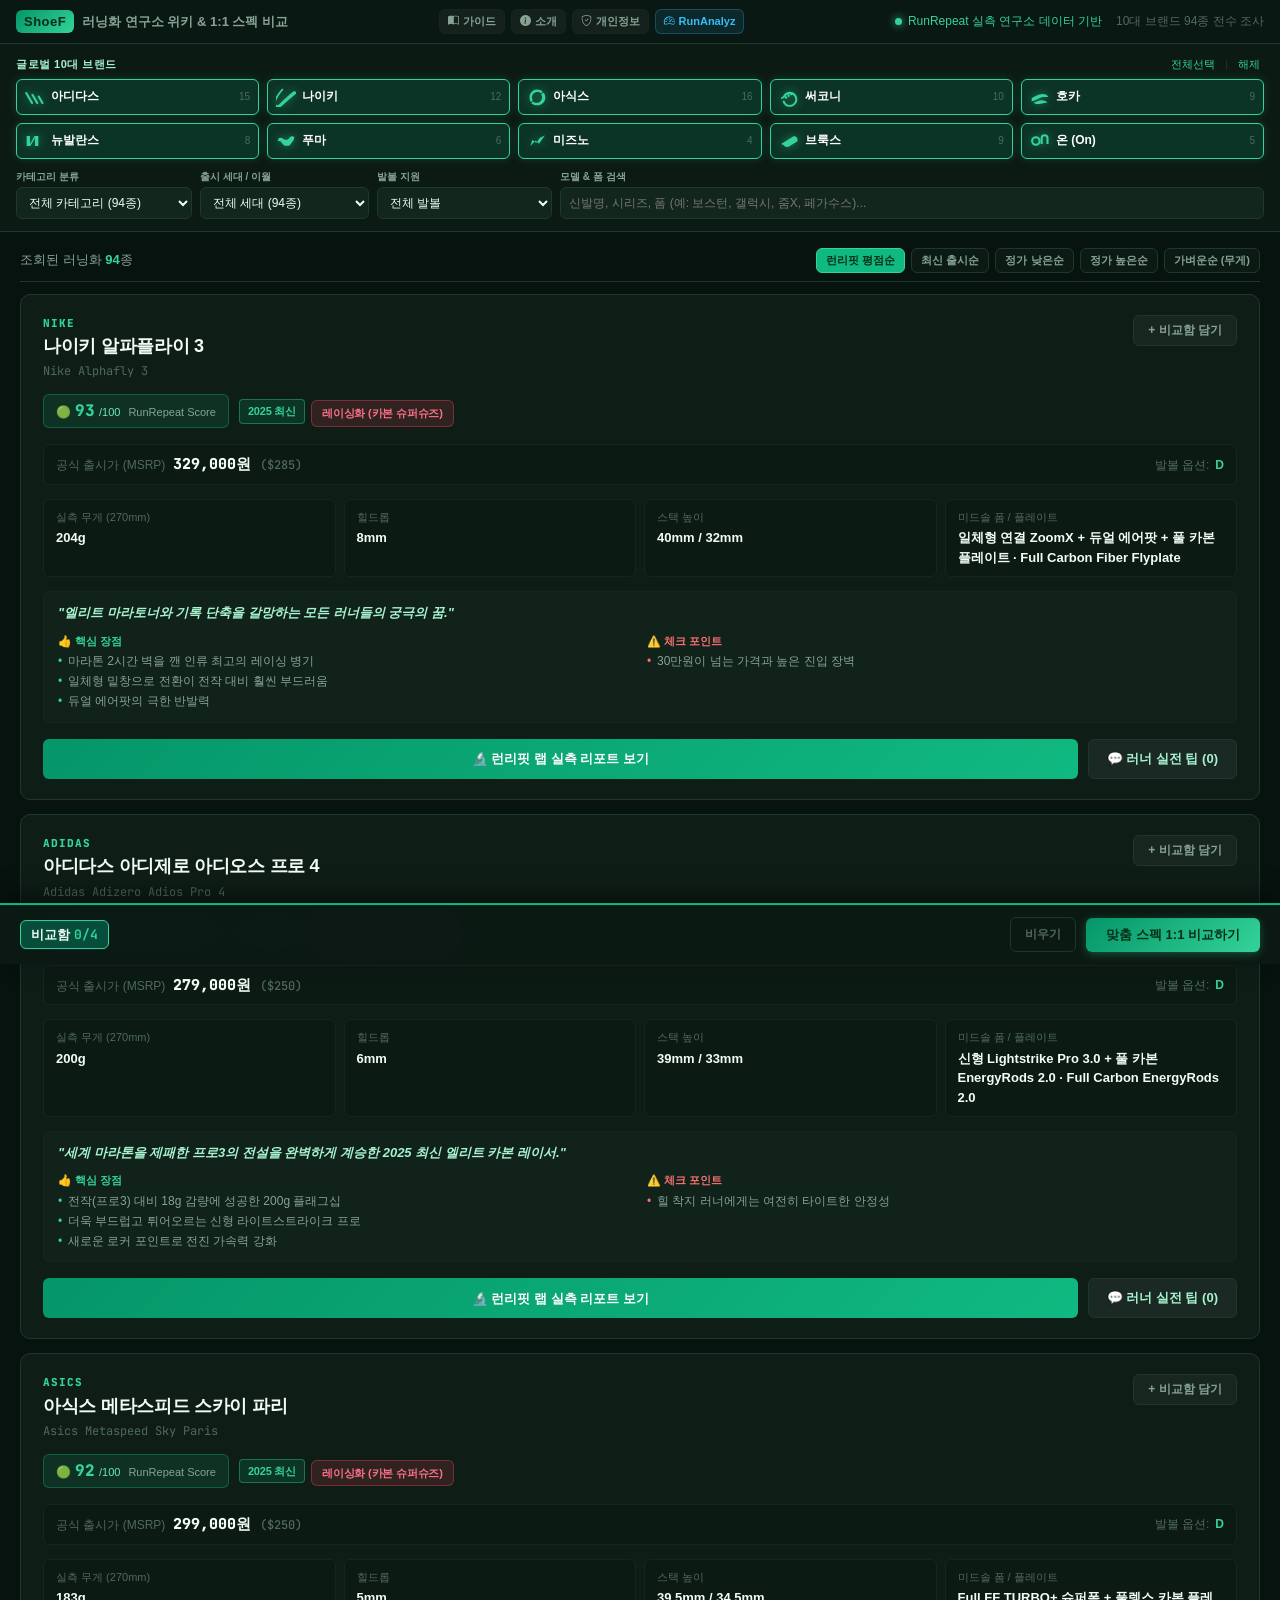
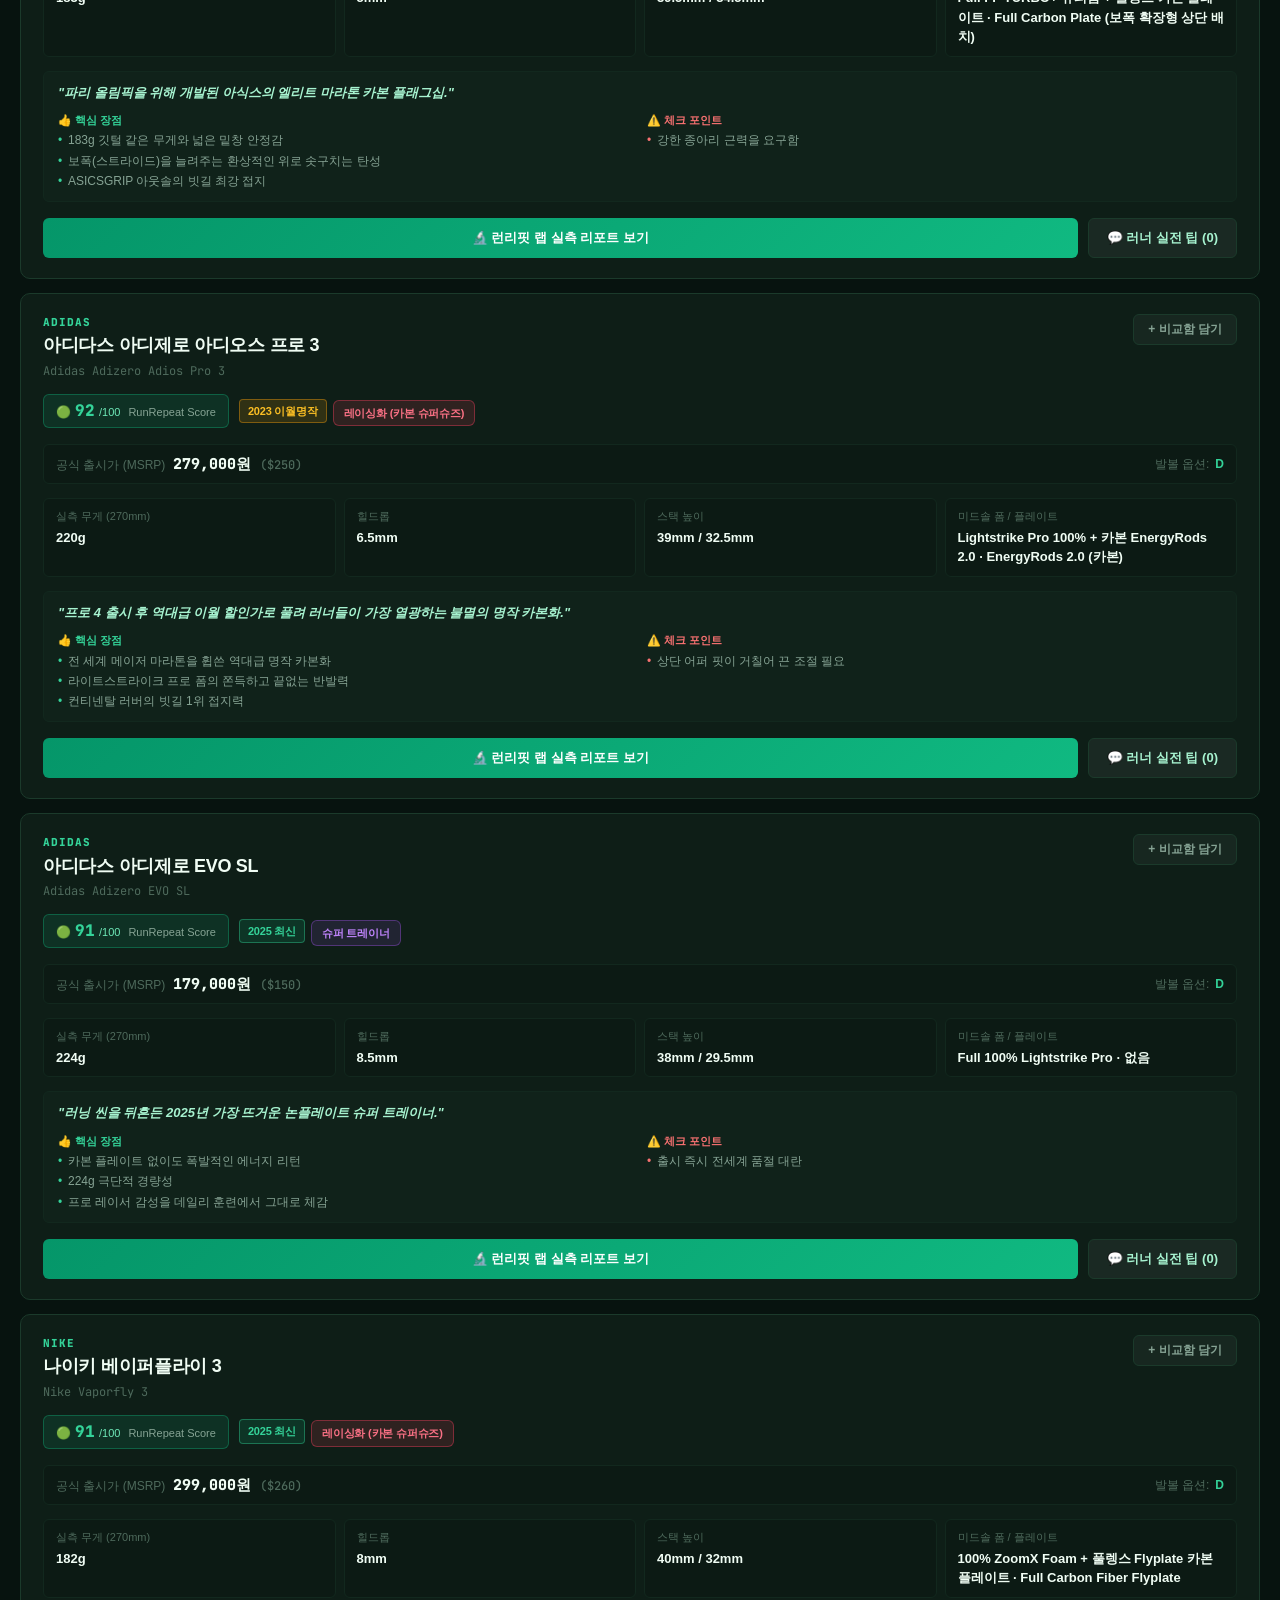
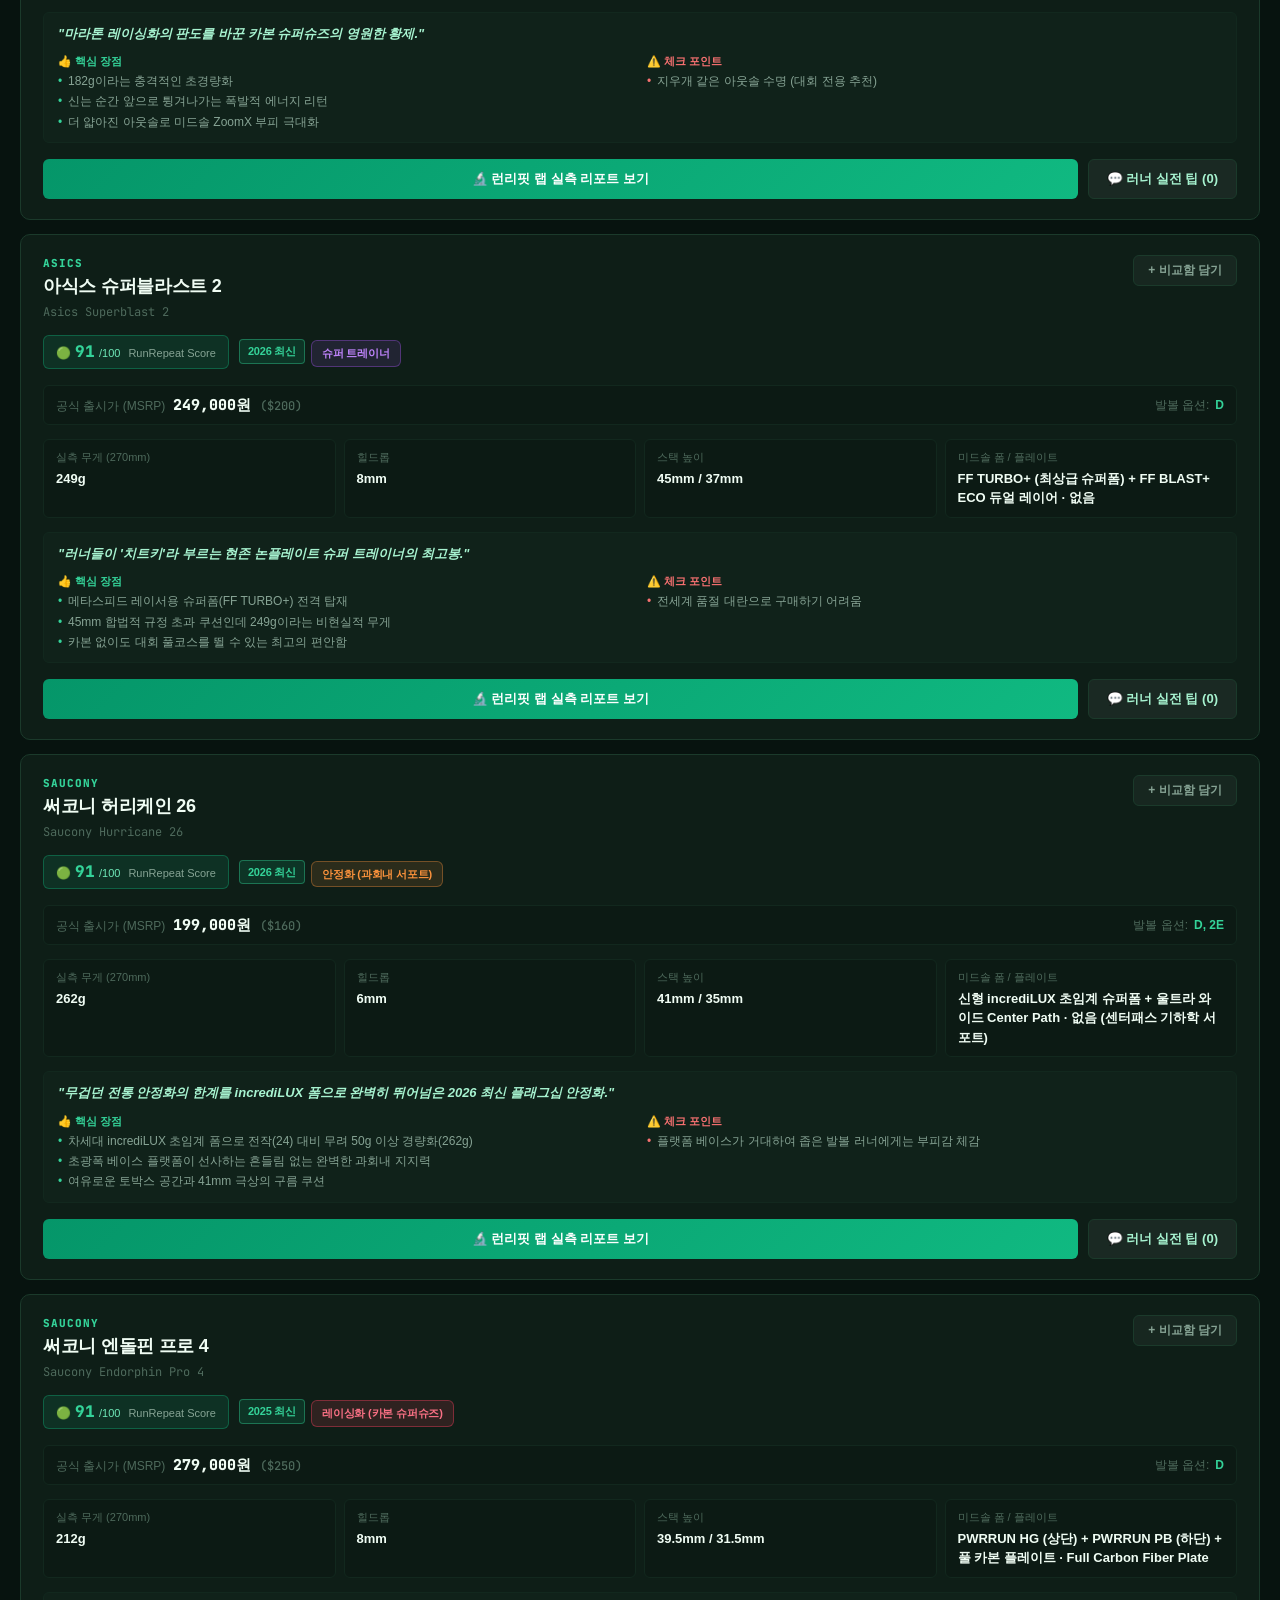
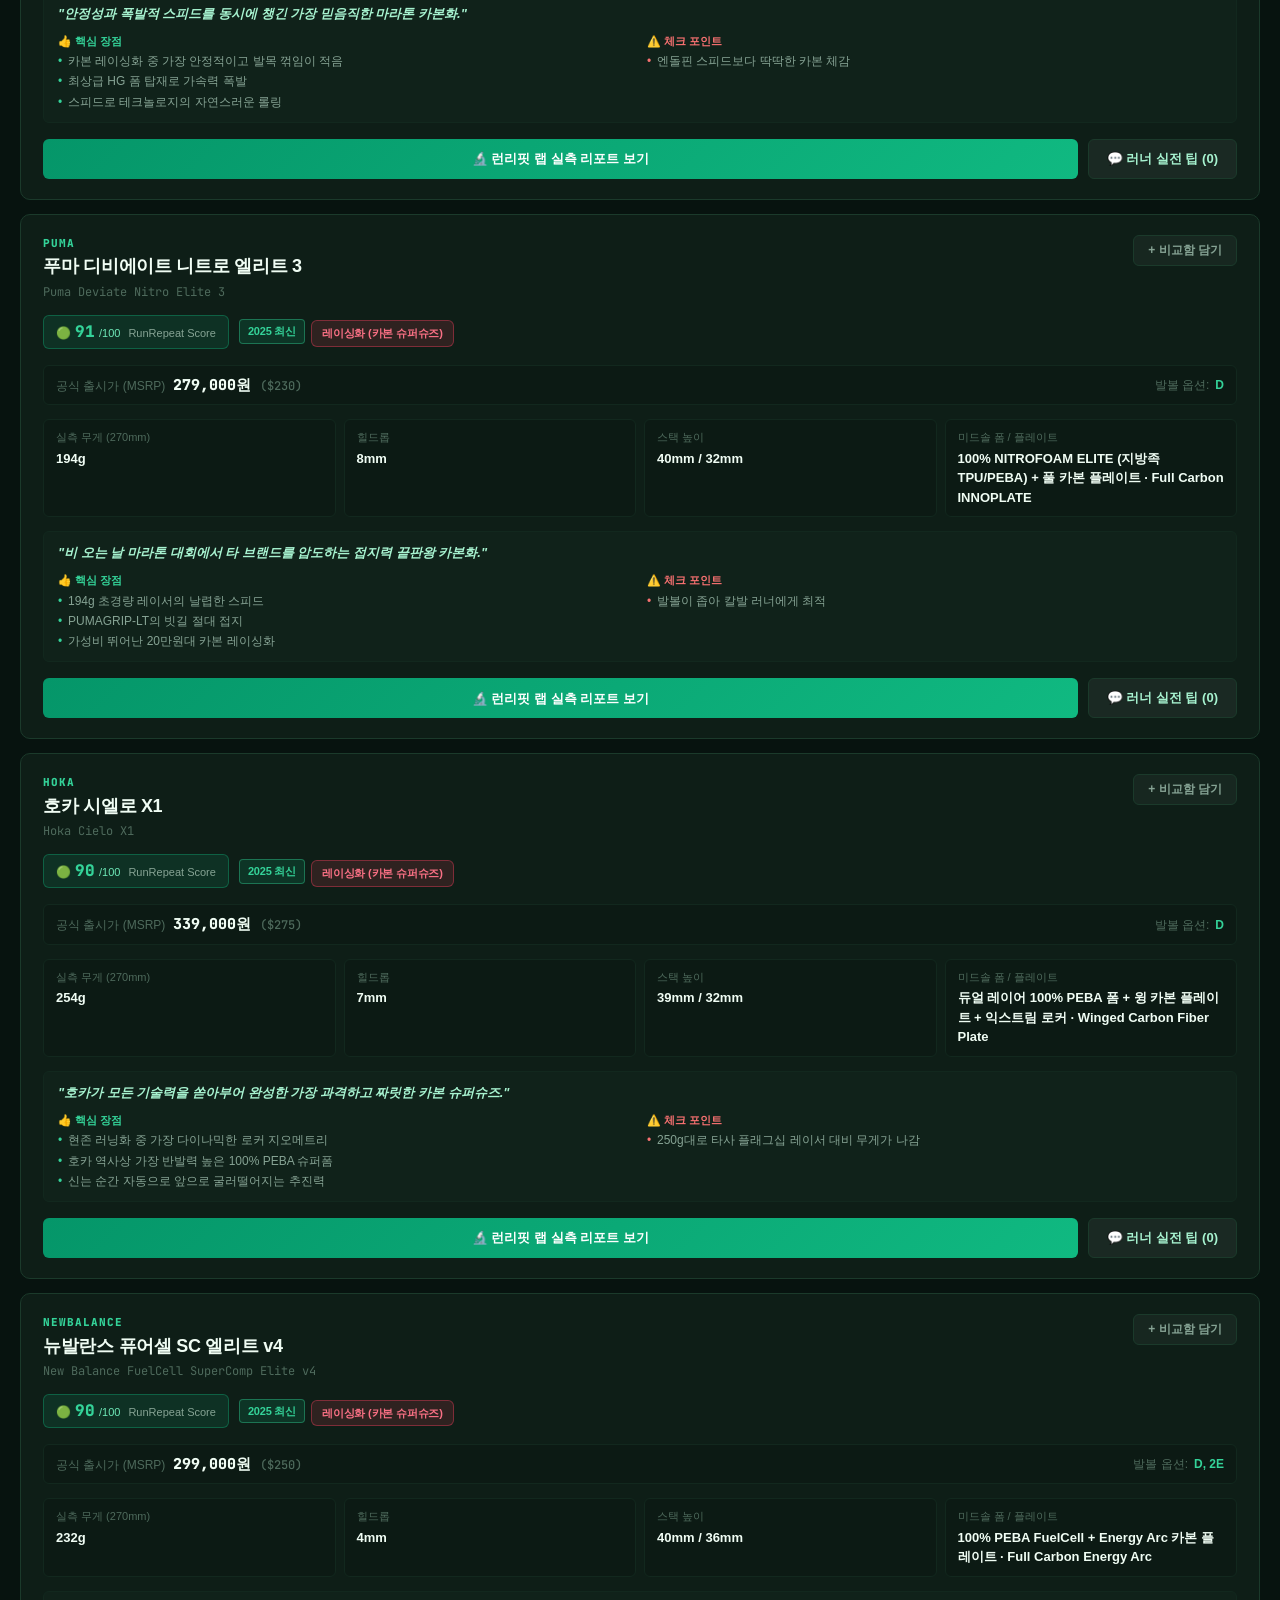
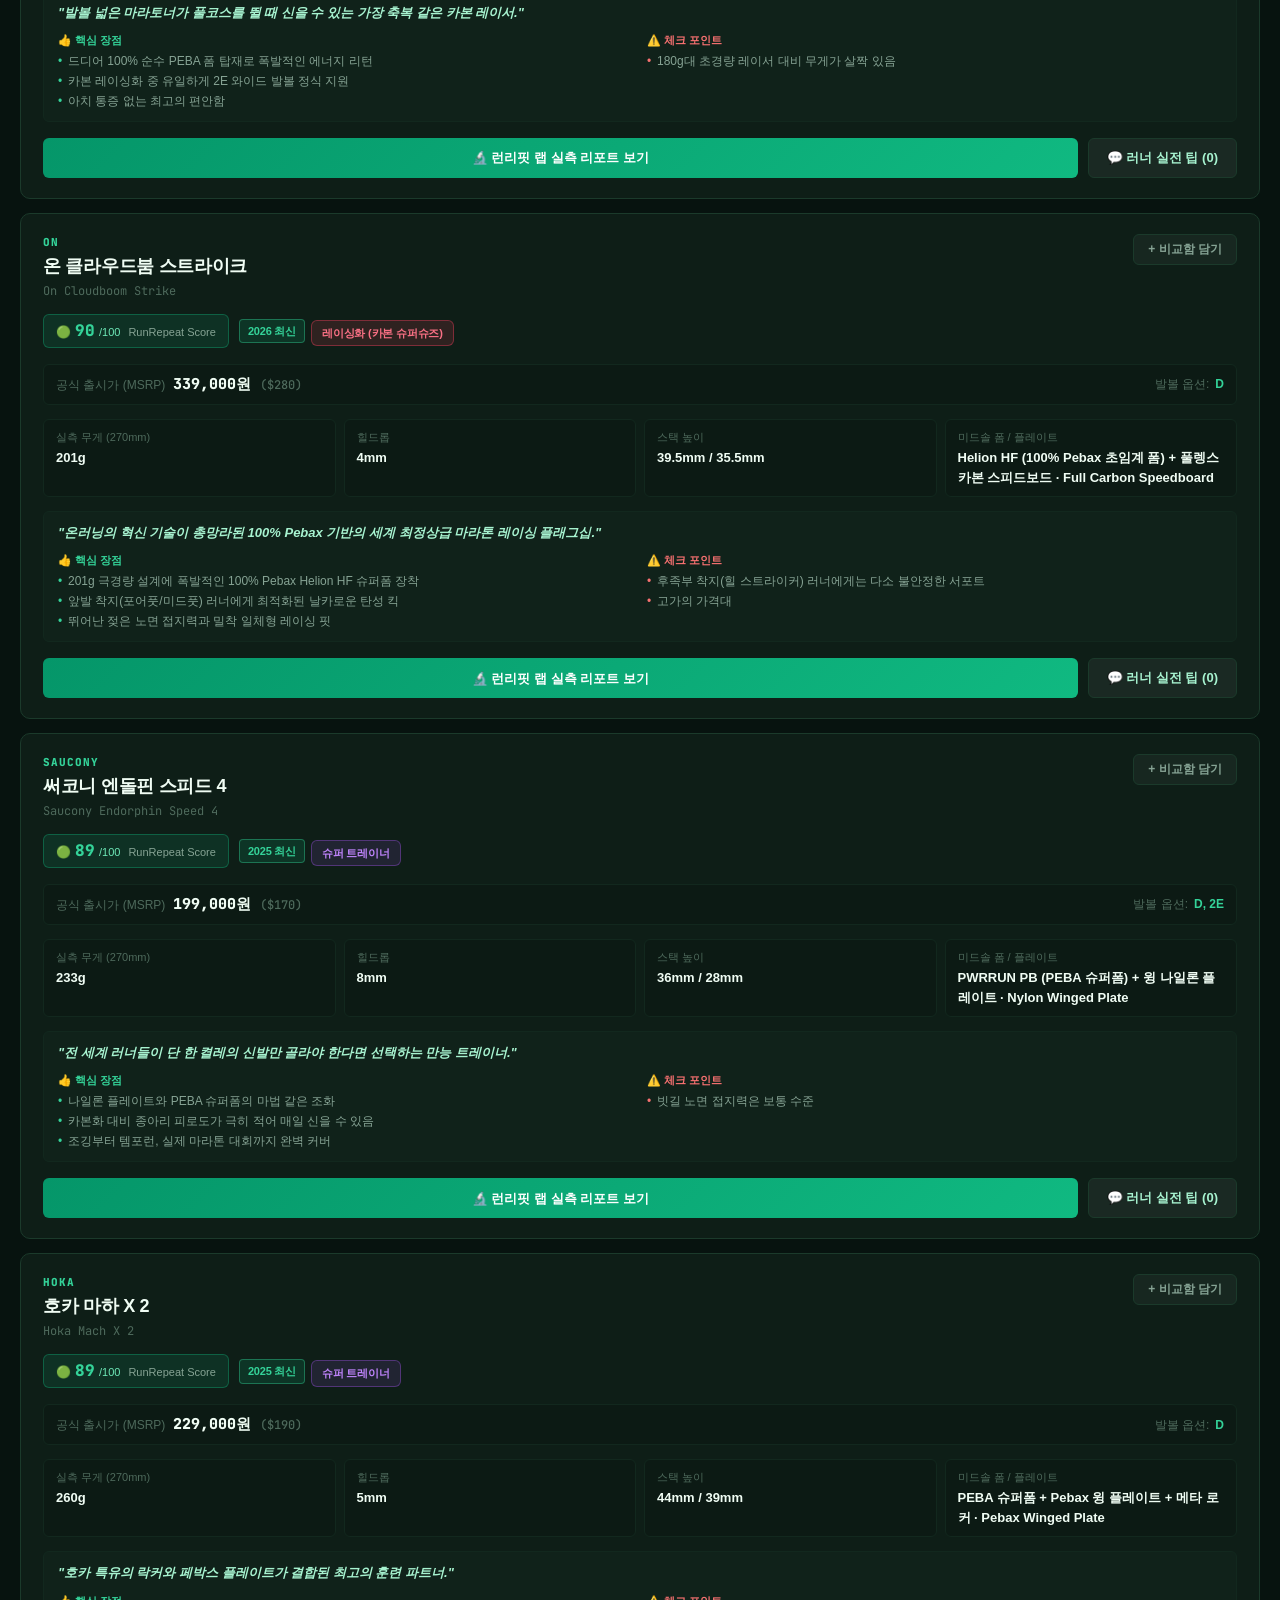
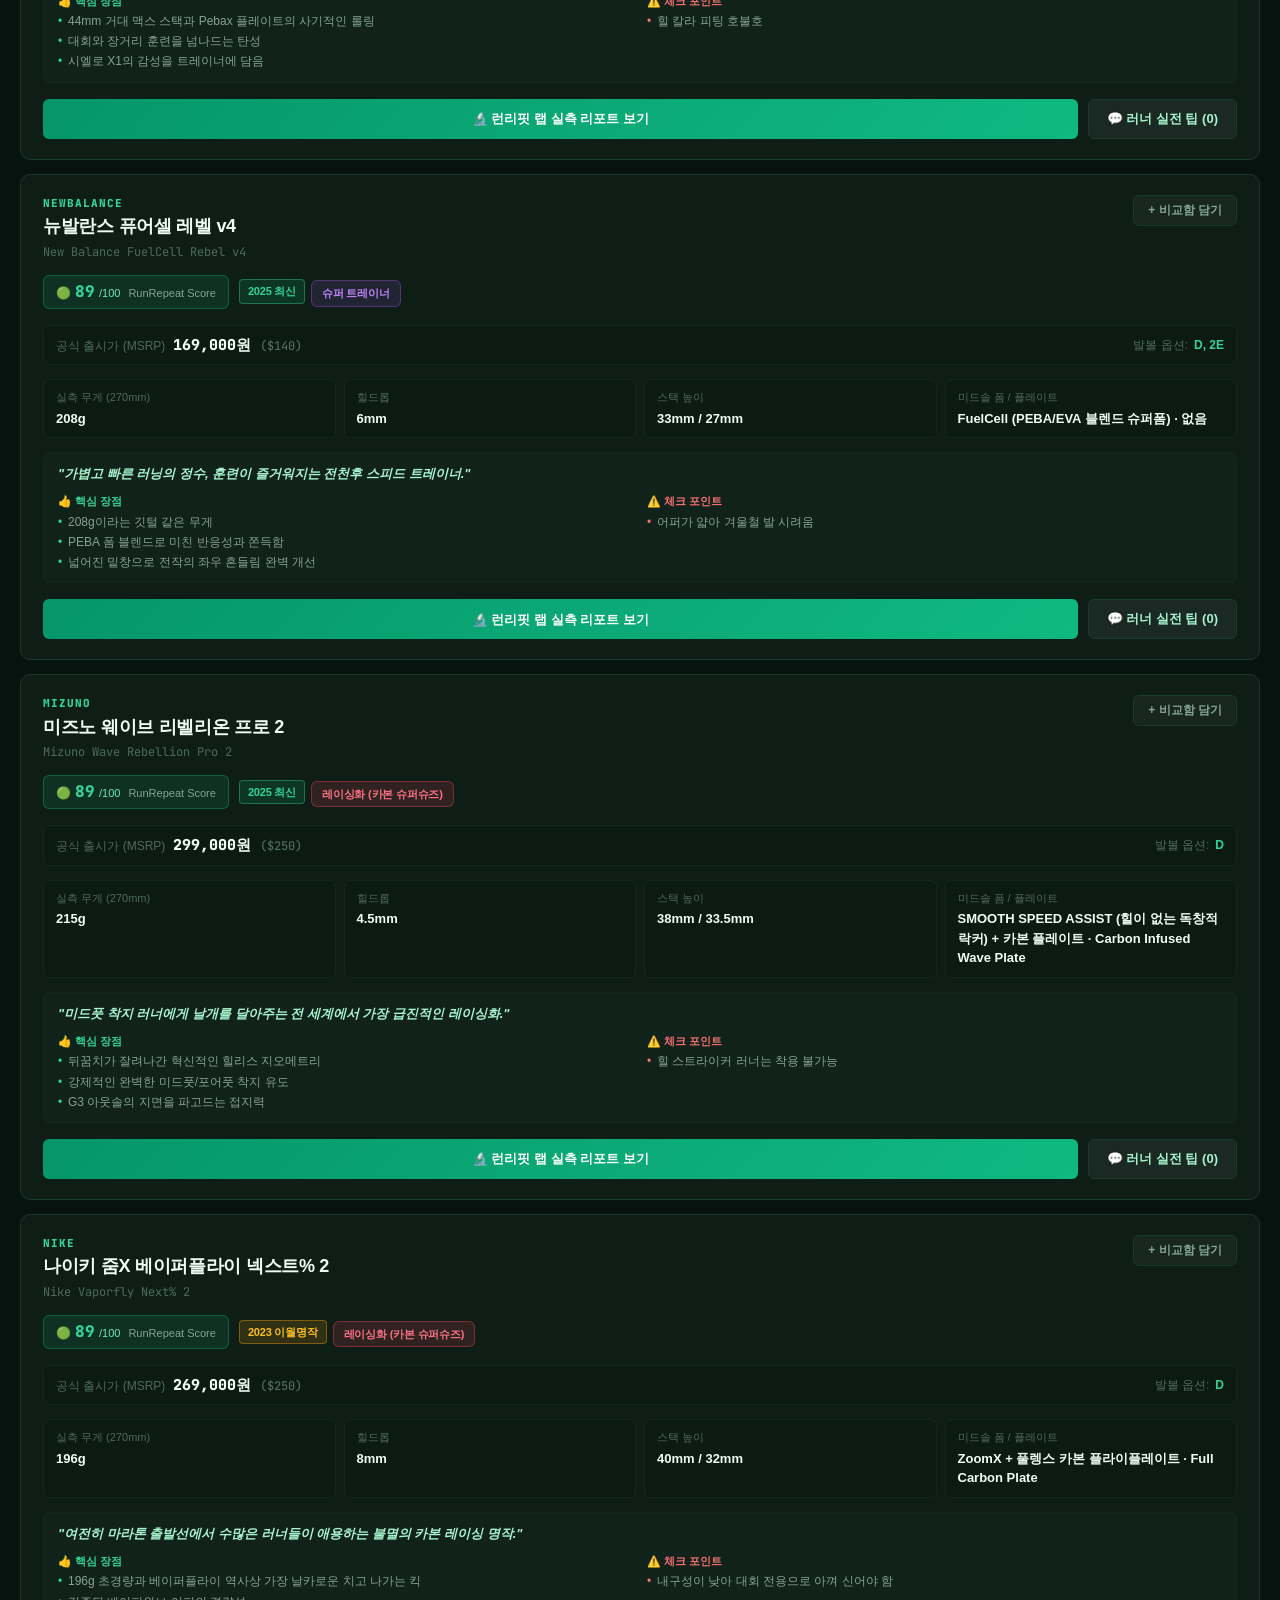
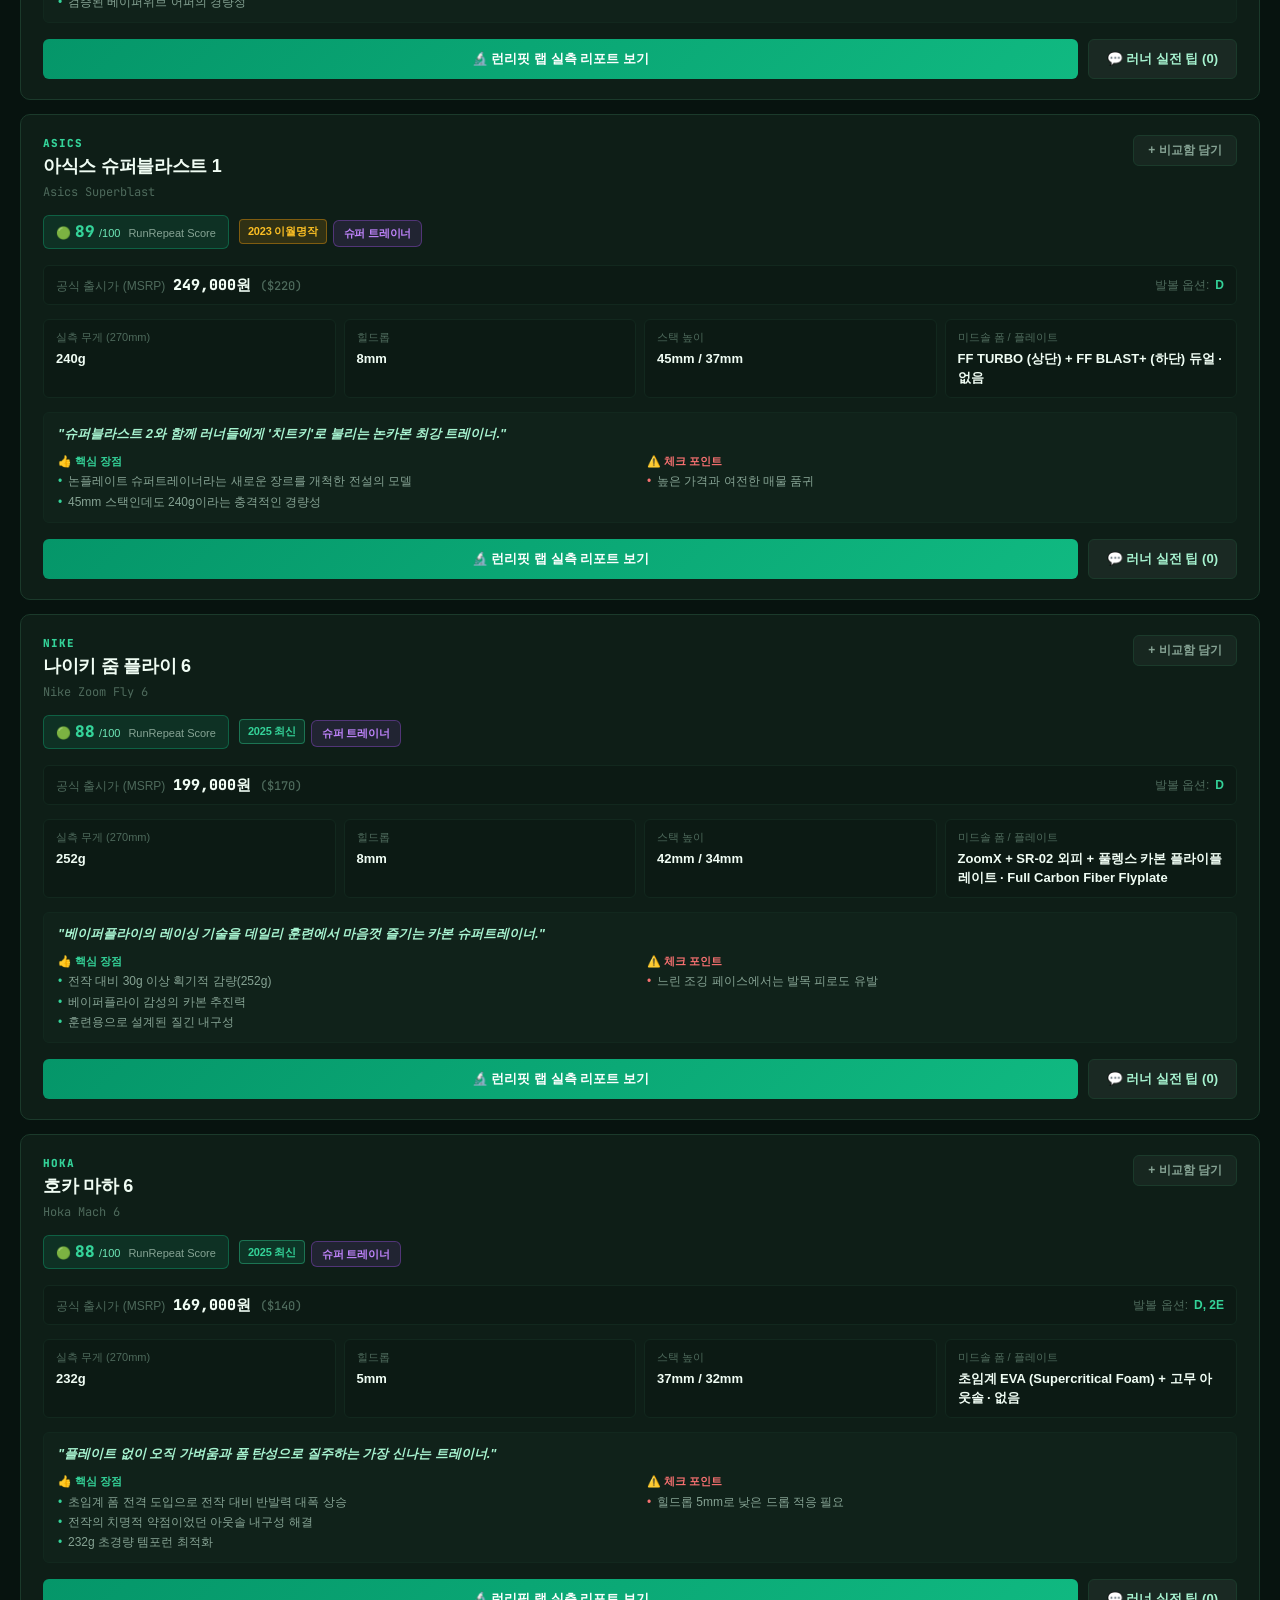
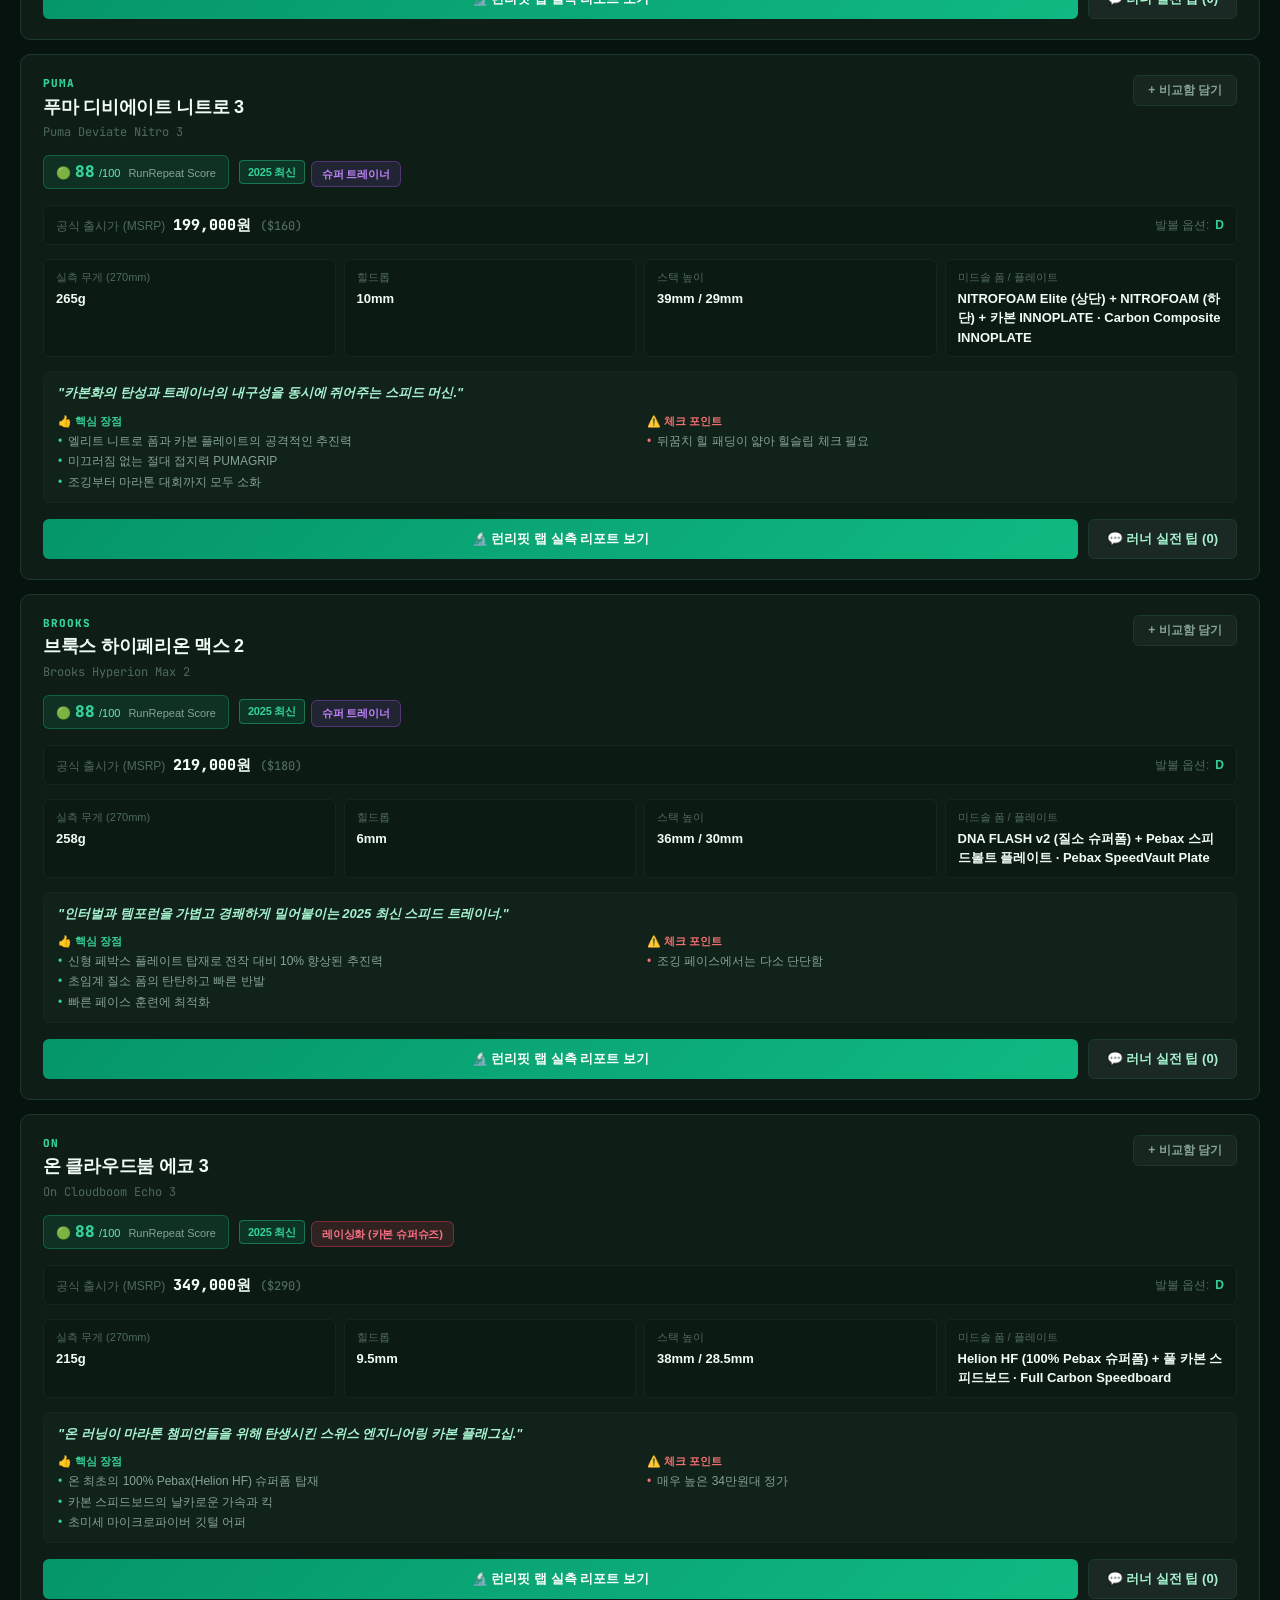
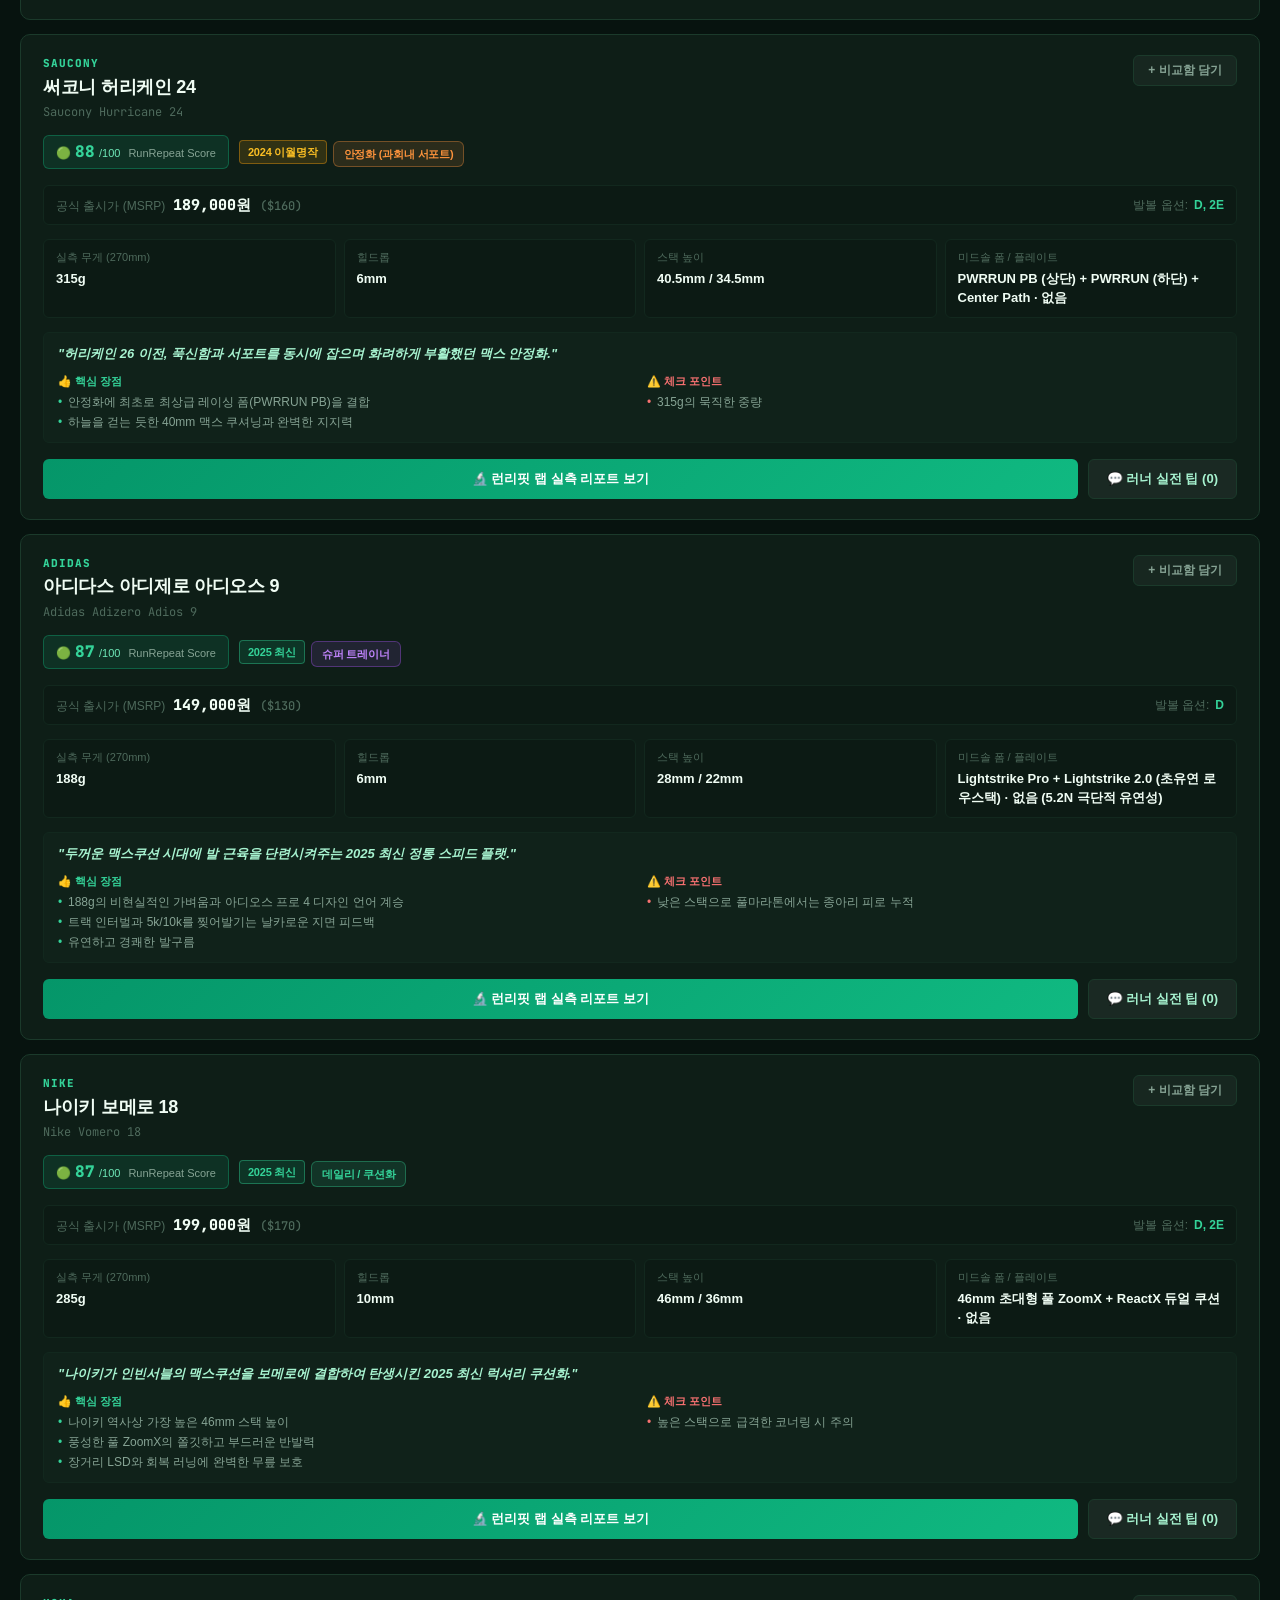
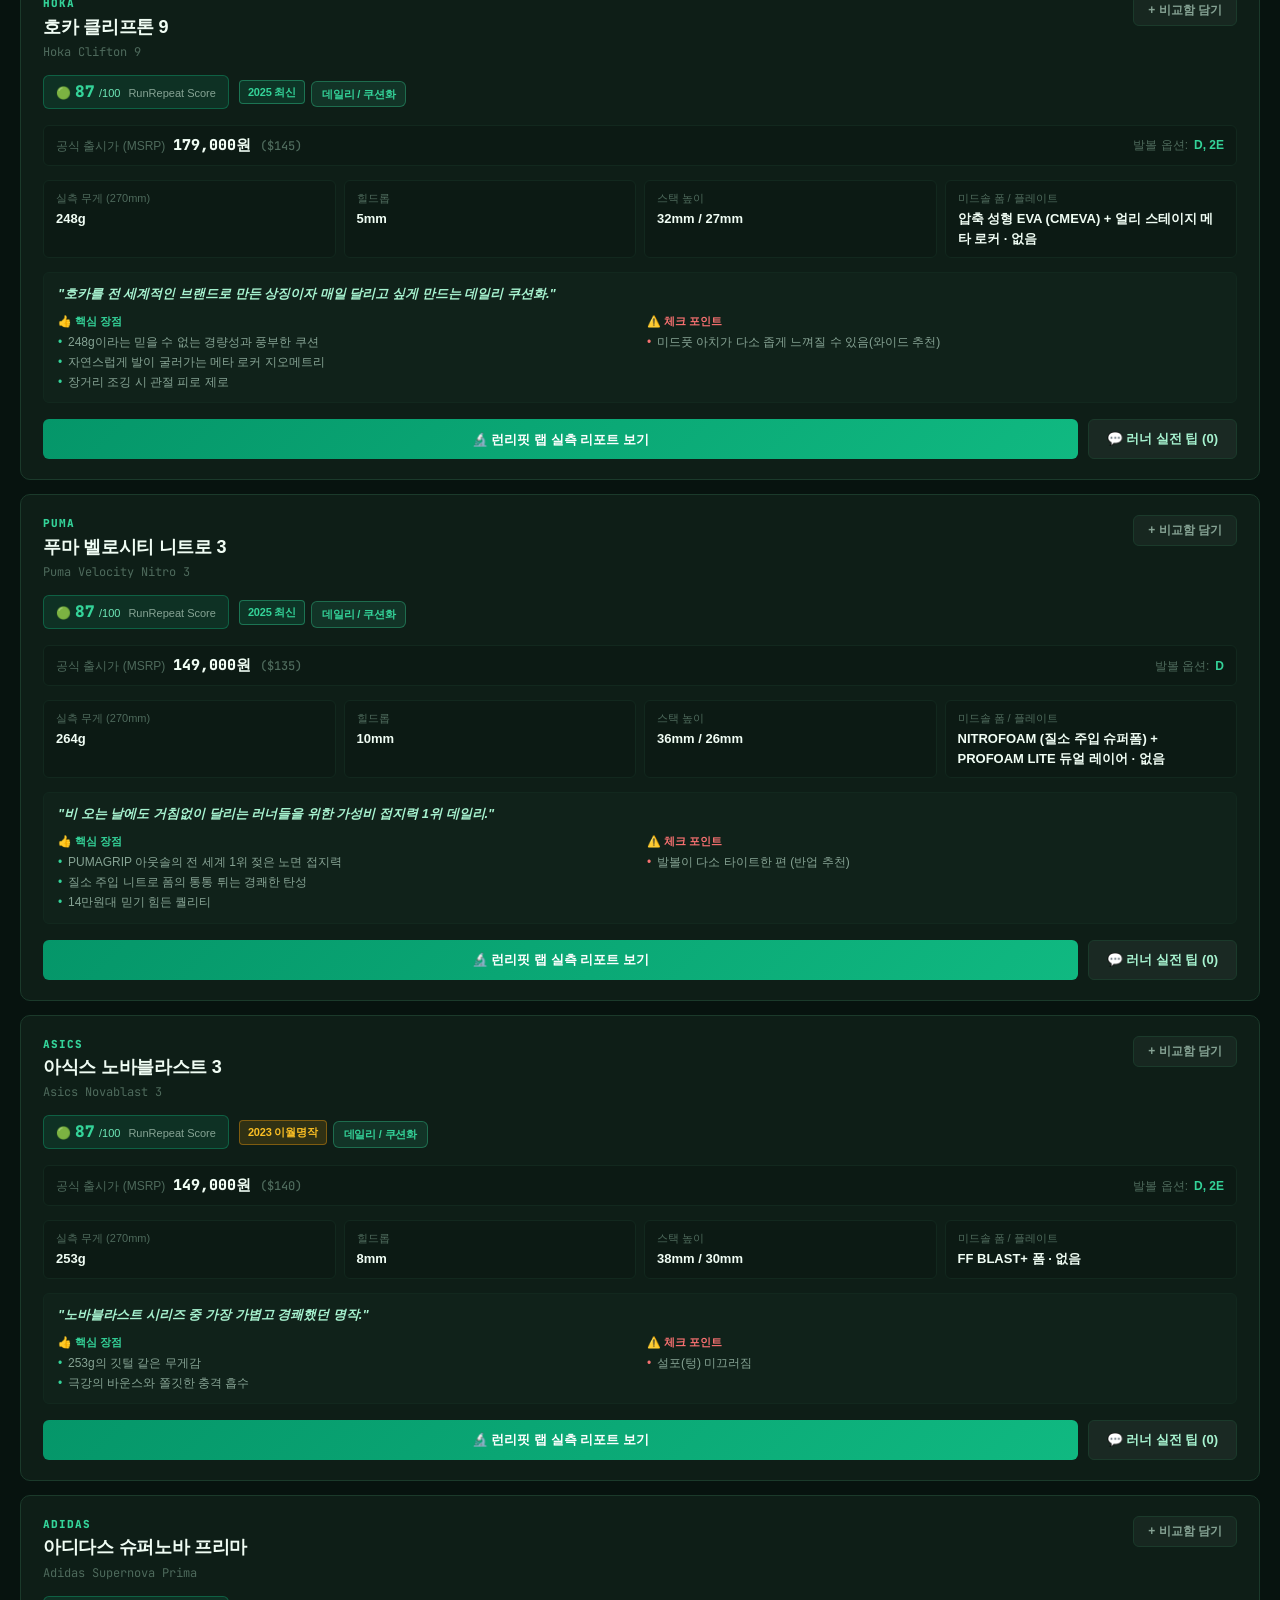
==== commit 2b226409: "feat(shoef): cross-link with runanalyz.com, add guide.html, about.html, privacy.html, and optimize m" ====
--- a/index.html
+++ b/index.html
@@ -3,14 +3,54 @@
 <head>
   <meta charset="UTF-8">
   <meta name="viewport" content="width=device-width, initial-scale=1.0">
-  <title>ShoeF 러닝화 연구소 위키 | RunRepeat 실측 스펙 & 1:1 비교 매트릭스</title>
-  <meta name="description" content="나이키, 아디다스, 아식스, 써코니, 호카, 뉴발란스 등 10대 글로벌 브랜드의 5대 카테고리(가성비 입문화, 데일리 쿠션화, 안정화, 슈퍼트레이너, 카본 레이싱화) RunRepeat 실측 스펙, 1:1 비교, 익명 러너 실전 팁.">
+  <title>ShoeF (슈에프) | 10대 글로벌 브랜드 94종 러닝화 연구소 위키 &amp; 1:1 실측 스펙 비교</title>
+  
+  <!-- SEO Meta Tags -->
+  <meta name="description" content="나이키, 아디다스, 아식스, 써코니, 호카, 뉴발란스, 브룩스, 푸마, 미즈노, 온 10대 브랜드 94종 러닝화 전수 실측 스펙(무게, 힐드롭, 폼 소재, 카본 플레이트), 2023~2024년 이월할인 명작 24종 비교 및 1:1 맞춤 매트릭스.">
+  <meta name="keywords" content="러닝화, 러닝화 추천, 러닝화 비교, 10대 브랜드 러닝화, 카본화, 슈퍼트레이너, 쿠션화, 안정화, 런리핏 실측, 이월 러닝화 할인, 아디제로 아디오스 프로, 페가수스, 노바블라스트, 젤님버스, ShoeF, RunAnalyz">
+  <meta name="author" content="ShoeF Lab">
+  <meta name="robots" content="index, follow">
+  <meta name="theme-color" content="#07130f">
   <meta name="referrer" content="no-referrer">
   
-  <!-- Fonts -->
+  <!-- Canonical URL -->
+  <link rel="canonical" href="https://shoef.runanalyz.com/">
+
+  <!-- Open Graph -->
+  <meta property="og:type" content="website">
+  <meta property="og:site_name" content="ShoeF (슈에프) 러닝화 연구소">
+  <meta property="og:title" content="ShoeF (슈에프) | 10대 글로벌 브랜드 94종 러닝화 위키 &amp; 1:1 비교">
+  <meta property="og:description" content="광고 없이 100% 런리핏(RunRepeat) 정밀 절단 실측 스펙, 최근 3개년 이월할인 명작 및 1:1 스펙 대조 매트릭스.">
+  <meta property="og:image" content="https://runanalyz.com/runanalyz_app_icon.jpg">
+  <meta property="og:url" content="https://shoef.runanalyz.com/">
+
+  <!-- Twitter Card -->
+  <meta name="twitter:card" content="summary_large_image">
+  <meta name="twitter:title" content="ShoeF | 10대 글로벌 브랜드 94종 러닝화 위키">
+  <meta name="twitter:description" content="10대 브랜드 94종 러닝화 정밀 실측 스펙 &amp; 1:1 비교 백과.">
+  <meta name="twitter:image" content="https://runanalyz.com/runanalyz_app_icon.jpg">
+
+  <!-- Schema.org JSON-LD -->
+  <script type="application/ld+json">
+  {
+    "@context": "https://schema.org",
+    "@type": "WebSite",
+    "name": "ShoeF (슈에프) 러닝화 연구소",
+    "url": "https://shoef.runanalyz.com/",
+    "description": "10대 글로벌 브랜드 94종 러닝화 실측 랩 스펙 및 1:1 비교 매트릭스",
+    "publisher": {
+      "@type": "Organization",
+      "name": "ShoeF Lab",
+      "url": "https://shoef.runanalyz.com/"
+    }
+  }
+  </script>
+
+  <!-- Fonts & Icons -->
   <link rel="preconnect" href="https://fonts.googleapis.com">
   <link rel="preconnect" href="https://fonts.gstatic.com" crossorigin>
   <link href="https://fonts.googleapis.com/css2?family=Pretendard:wght@400;500;600;700;800&family=JetBrains+Mono:wght@500;700&display=swap" rel="stylesheet">
+  <link rel="stylesheet" href="https://cdn.jsdelivr.net/npm/bootstrap-icons@1.11.3/font/bootstrap-icons.min.css">
   
   <link rel="stylesheet" href="style.css">
   
@@ -30,11 +70,17 @@
     <div class="header-inner">
       <div class="brand-title">
         <span class="logo-badge">ShoeF</span>
-        <span class="sub-txt">러닝화 연구소 위키 & 1:1 스펙 비교</span>
+        <span class="sub-txt">러닝화 연구소 위키 &amp; 1:1 스펙 비교</span>
       </div>
+      <nav class="header-nav">
+        <a href="guide.html" class="header-nav-btn"><i class="bi bi-book-half"></i> 가이드</a>
+        <a href="about.html" class="header-nav-btn"><i class="bi bi-info-circle-fill"></i> 소개</a>
+        <a href="privacy.html" class="header-nav-btn"><i class="bi bi-shield-check"></i> 개인정보</a>
+        <a href="https://runanalyz.com" target="_blank" class="header-nav-btn runanalyz-link" title="가민·스트라바 GPS &amp; 유산소 효율 대시보드"><i class="bi bi-speedometer2"></i> RunAnalyz</a>
+      </nav>
       <div class="header-meta">
         <span class="live-indicator"><span class="pulse-dot"></span>RunRepeat 실측 연구소 데이터 기반</span>
-        <span class="last-sync" id="lastSyncTime">10대 브랜드 전수 조사</span>
+        <span class="last-sync" id="lastSyncTime">10대 브랜드 94종 전수 조사</span>
       </div>
     </div>
   </header>
@@ -210,7 +256,16 @@
   <!-- 7. 푸터 -->
   <footer class="slim-footer">
     <div class="footer-inner">
-      <span>ShoeF는 RunRepeat의 공인된 기계적 랩 테스트 및 글로벌 러너들의 실전 데이터를 체계화하여 제공합니다.</span>
+      <div class="footer-links">
+        <a href="guide.html"><i class="bi bi-book-half"></i> 이용 가이드</a>
+        <span>&middot;</span>
+        <a href="about.html"><i class="bi bi-info-circle-fill"></i> 소개 &amp; 문의</a>
+        <span>&middot;</span>
+        <a href="privacy.html"><i class="bi bi-shield-check"></i> 개인정보처리방침</a>
+        <span>&middot;</span>
+        <a href="https://runanalyz.com" target="_blank" style="color:#38bdf8;"><i class="bi bi-speedometer2"></i> RunAnalyz 러닝 분석</a>
+      </div>
+      <p class="footer-copy">ShoeF는 RunRepeat의 공인된 기계적 랩 테스트 및 글로벌 러너들의 실전 데이터를 체계화하여 제공합니다. &copy; 2026 ShoeF Lab.</p>
     </div>
   </footer>
 
--- a/style.css
+++ b/style.css
@@ -92,6 +92,46 @@
   color: var(--text-muted);
 }
 
+.header-nav {
+  display: flex;
+  align-items: center;
+  gap: 6px;
+}
+
+.header-nav-btn {
+  display: inline-flex;
+  align-items: center;
+  gap: 4px;
+  padding: 3px 8px;
+  border-radius: var(--radius-sm);
+  font-size: 11px;
+  font-weight: 600;
+  color: var(--text-muted);
+  text-decoration: none;
+  background: rgba(255, 255, 255, 0.04);
+  border: 1px solid var(--border-subtle);
+  transition: all 0.2s ease;
+  white-space: nowrap;
+}
+
+.header-nav-btn:hover {
+  color: var(--text-main);
+  background: var(--bg-hover);
+  border-color: var(--border-color);
+}
+
+.header-nav-btn.runanalyz-link {
+  color: #38bdf8;
+  background: rgba(56, 189, 248, 0.1);
+  border-color: rgba(56, 189, 248, 0.25);
+}
+
+.header-nav-btn.runanalyz-link:hover {
+  background: rgba(56, 189, 248, 0.2);
+  border-color: rgba(56, 189, 248, 0.6);
+  color: #ffffff;
+}
+
 .header-meta {
   display: flex;
   align-items: center;
@@ -1064,11 +1104,47 @@
 /* 5. 푸터 */
 .slim-footer {
   text-align: center;
-  padding: 20px 16px;
+  padding: 24px 16px;
   font-size: 11px;
   color: var(--text-dim);
   border-top: 1px solid var(--border-color);
   margin-top: 30px;
+}
+
+.footer-inner {
+  max-width: 1440px;
+  margin: 0 auto;
+  display: flex;
+  flex-direction: column;
+  gap: 10px;
+  align-items: center;
+}
+
+.footer-links {
+  display: flex;
+  align-items: center;
+  gap: 10px;
+  flex-wrap: wrap;
+  justify-content: center;
+  font-size: 12px;
+}
+
+.footer-links a {
+  color: var(--text-muted);
+  text-decoration: none;
+  transition: color 0.2s ease;
+  display: inline-flex;
+  align-items: center;
+  gap: 4px;
+}
+
+.footer-links a:hover {
+  color: var(--accent-forest-bright);
+}
+
+.footer-copy {
+  color: var(--text-dim);
+  font-size: 11px;
 }
 
 /* ==========================================================================
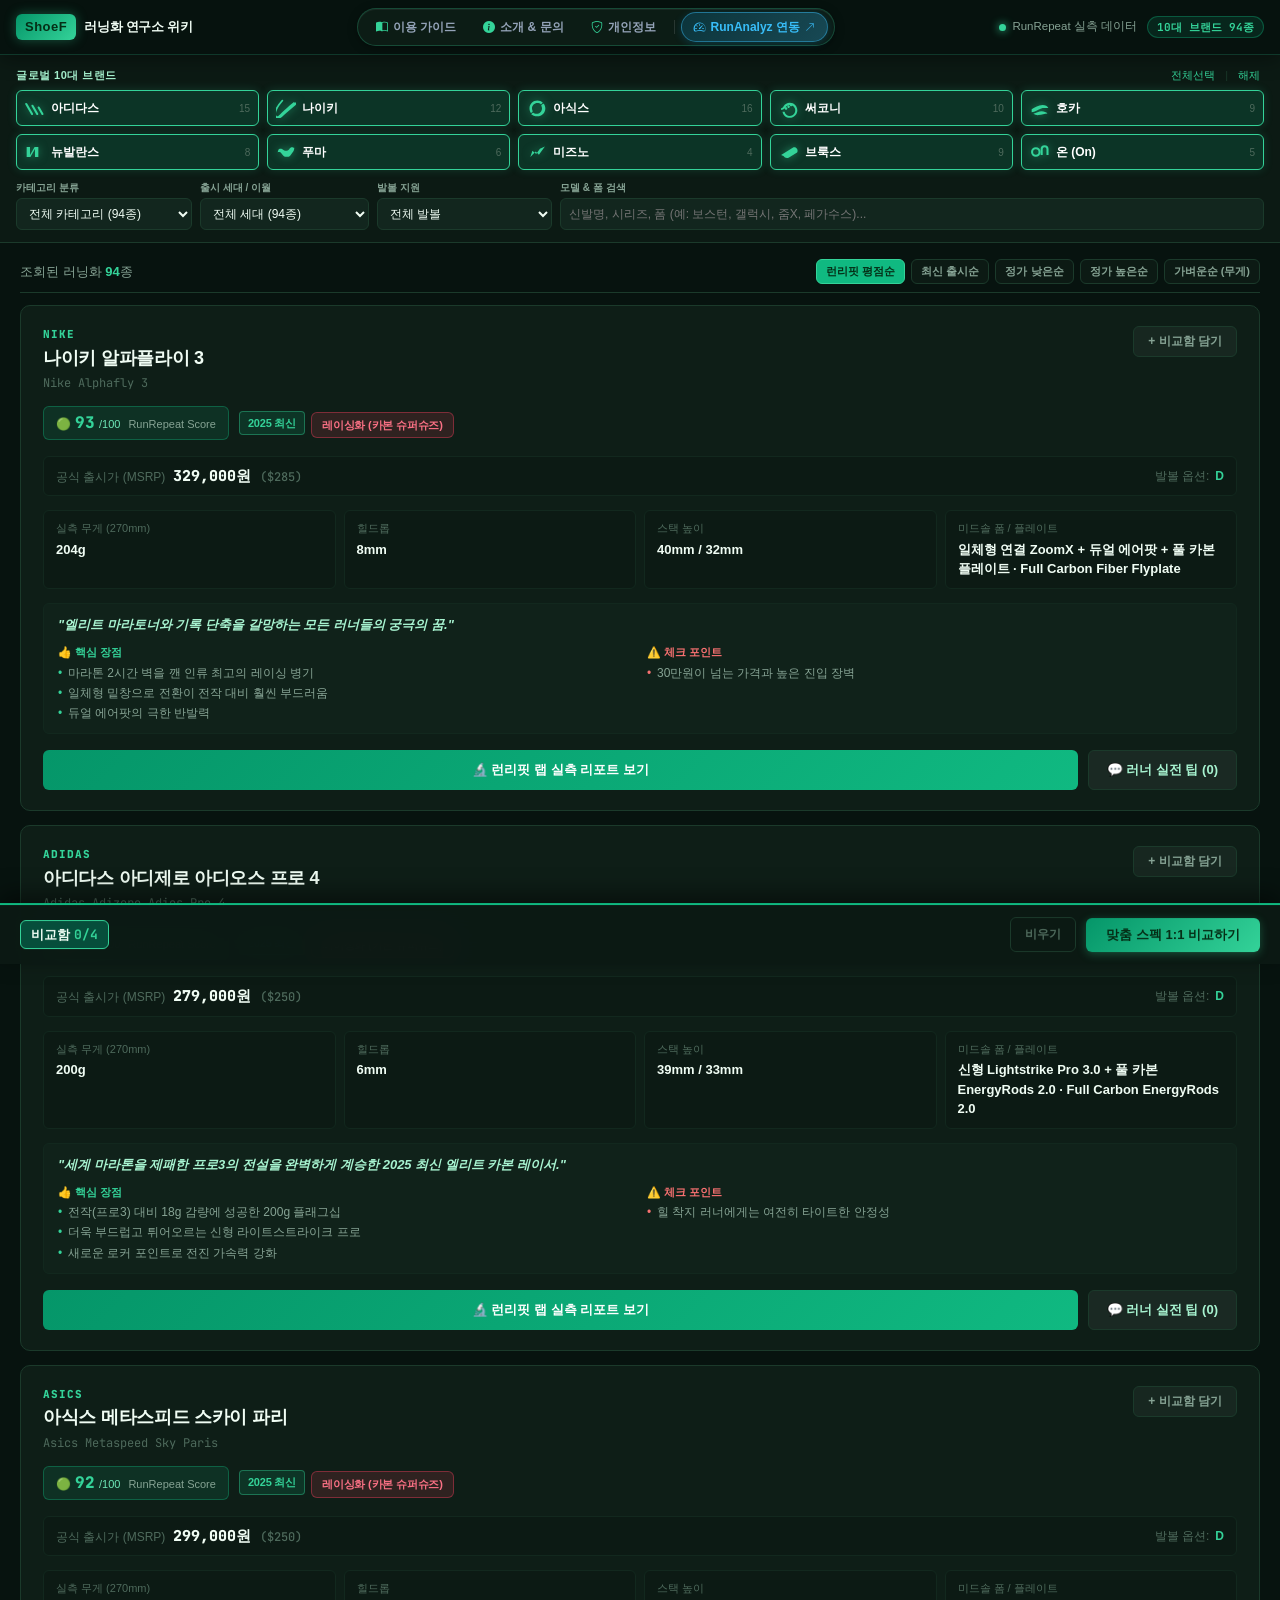
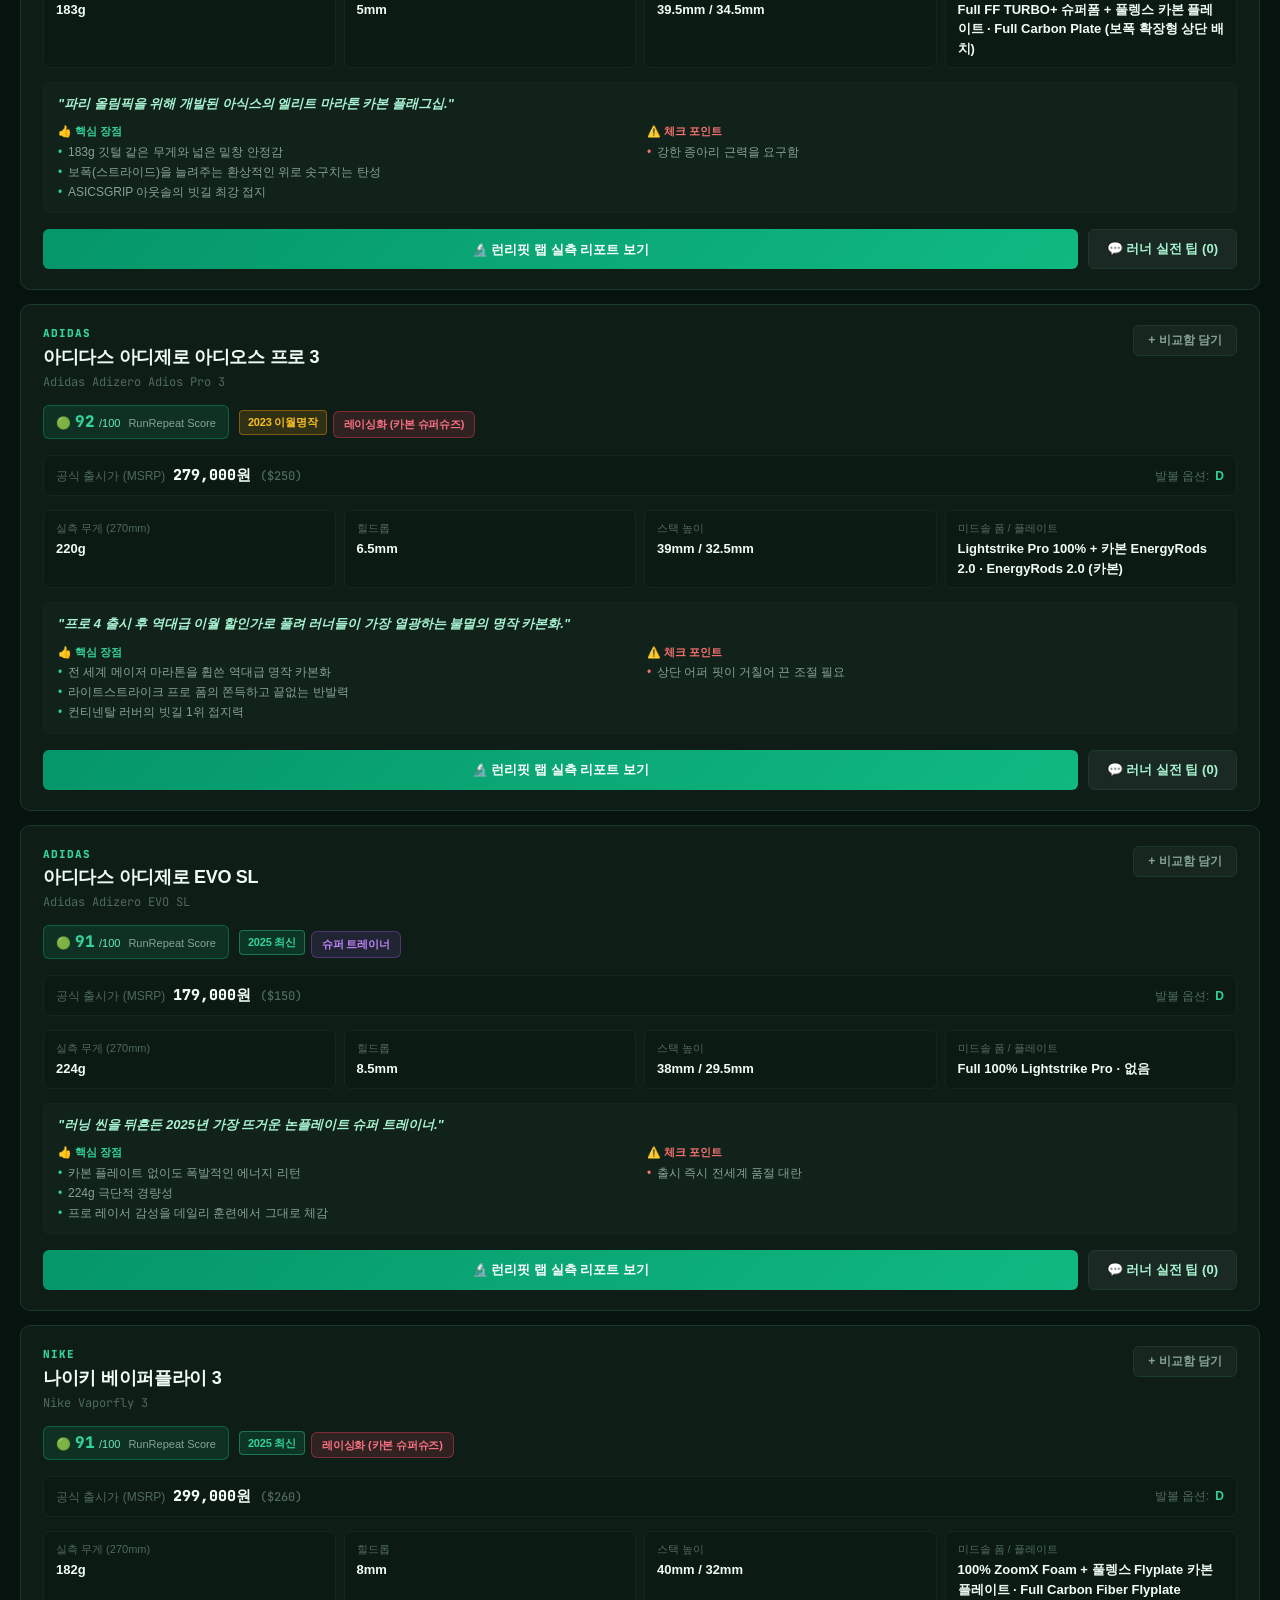
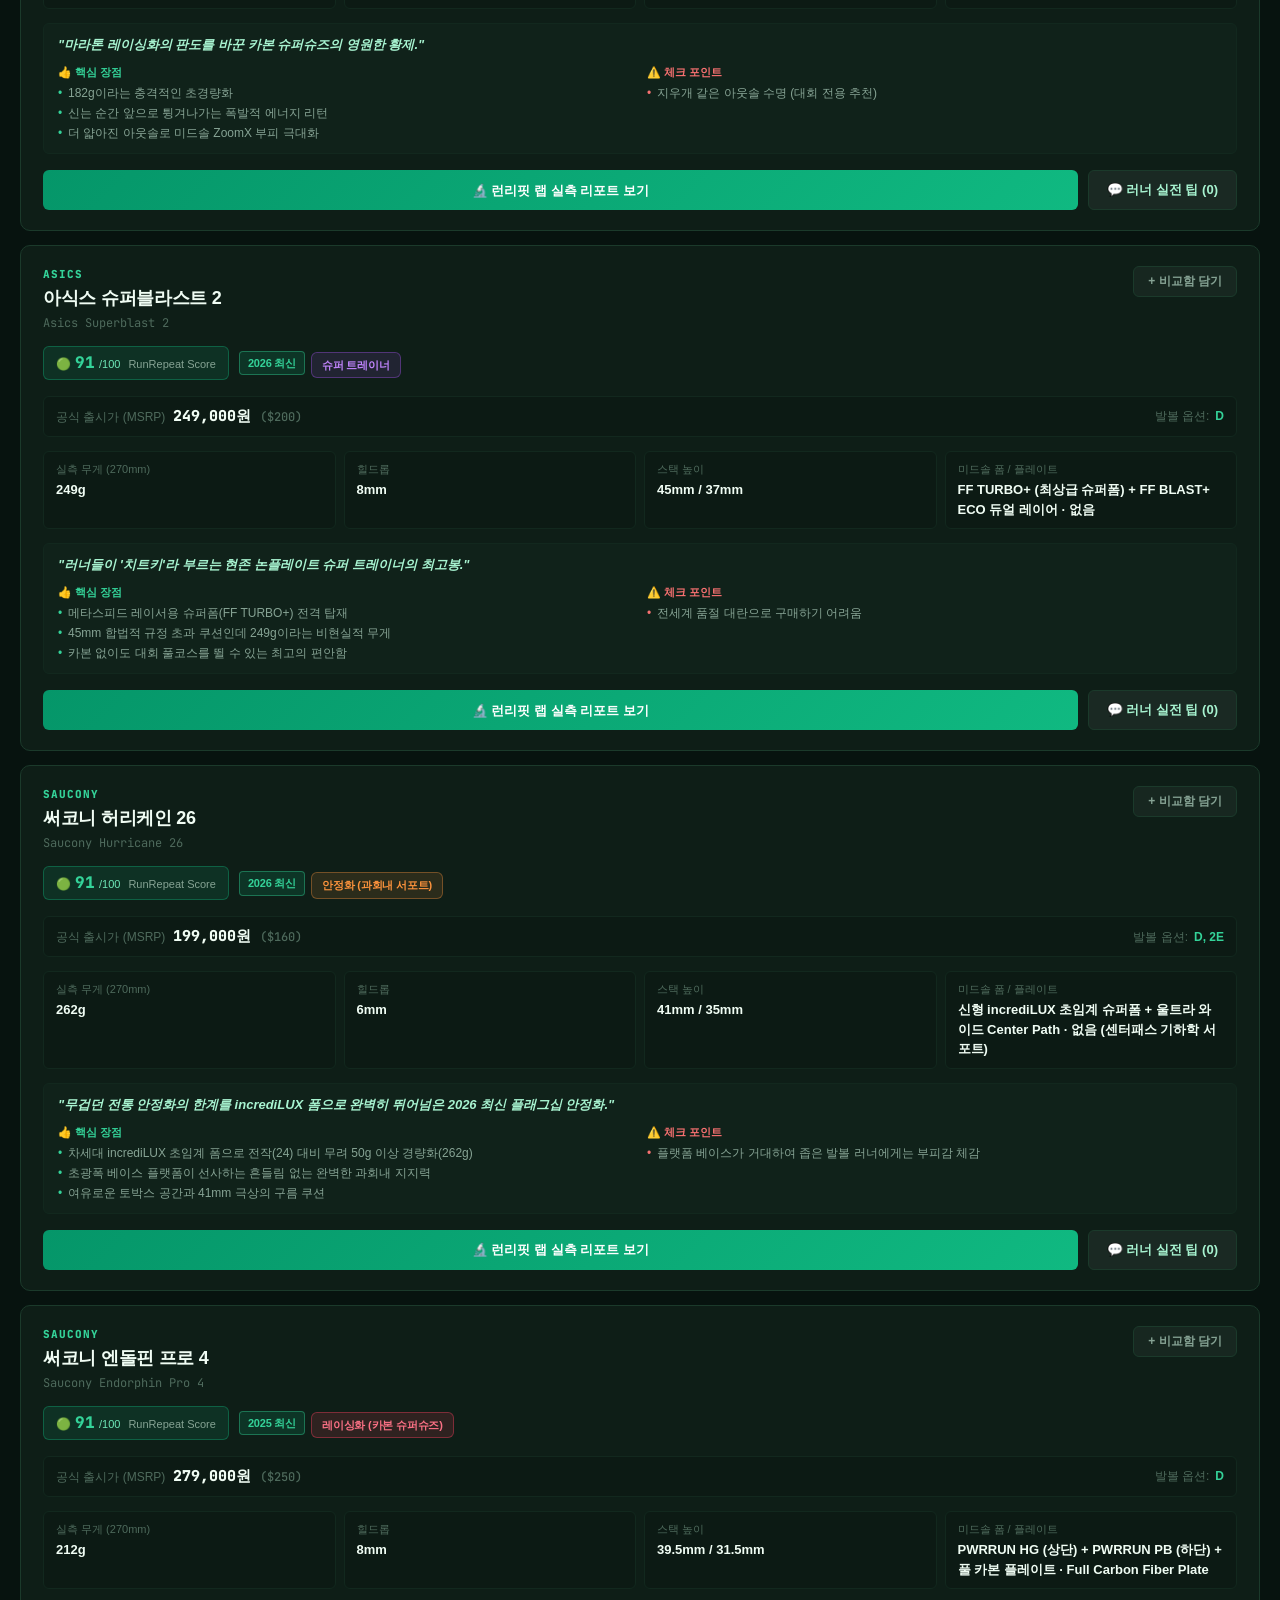
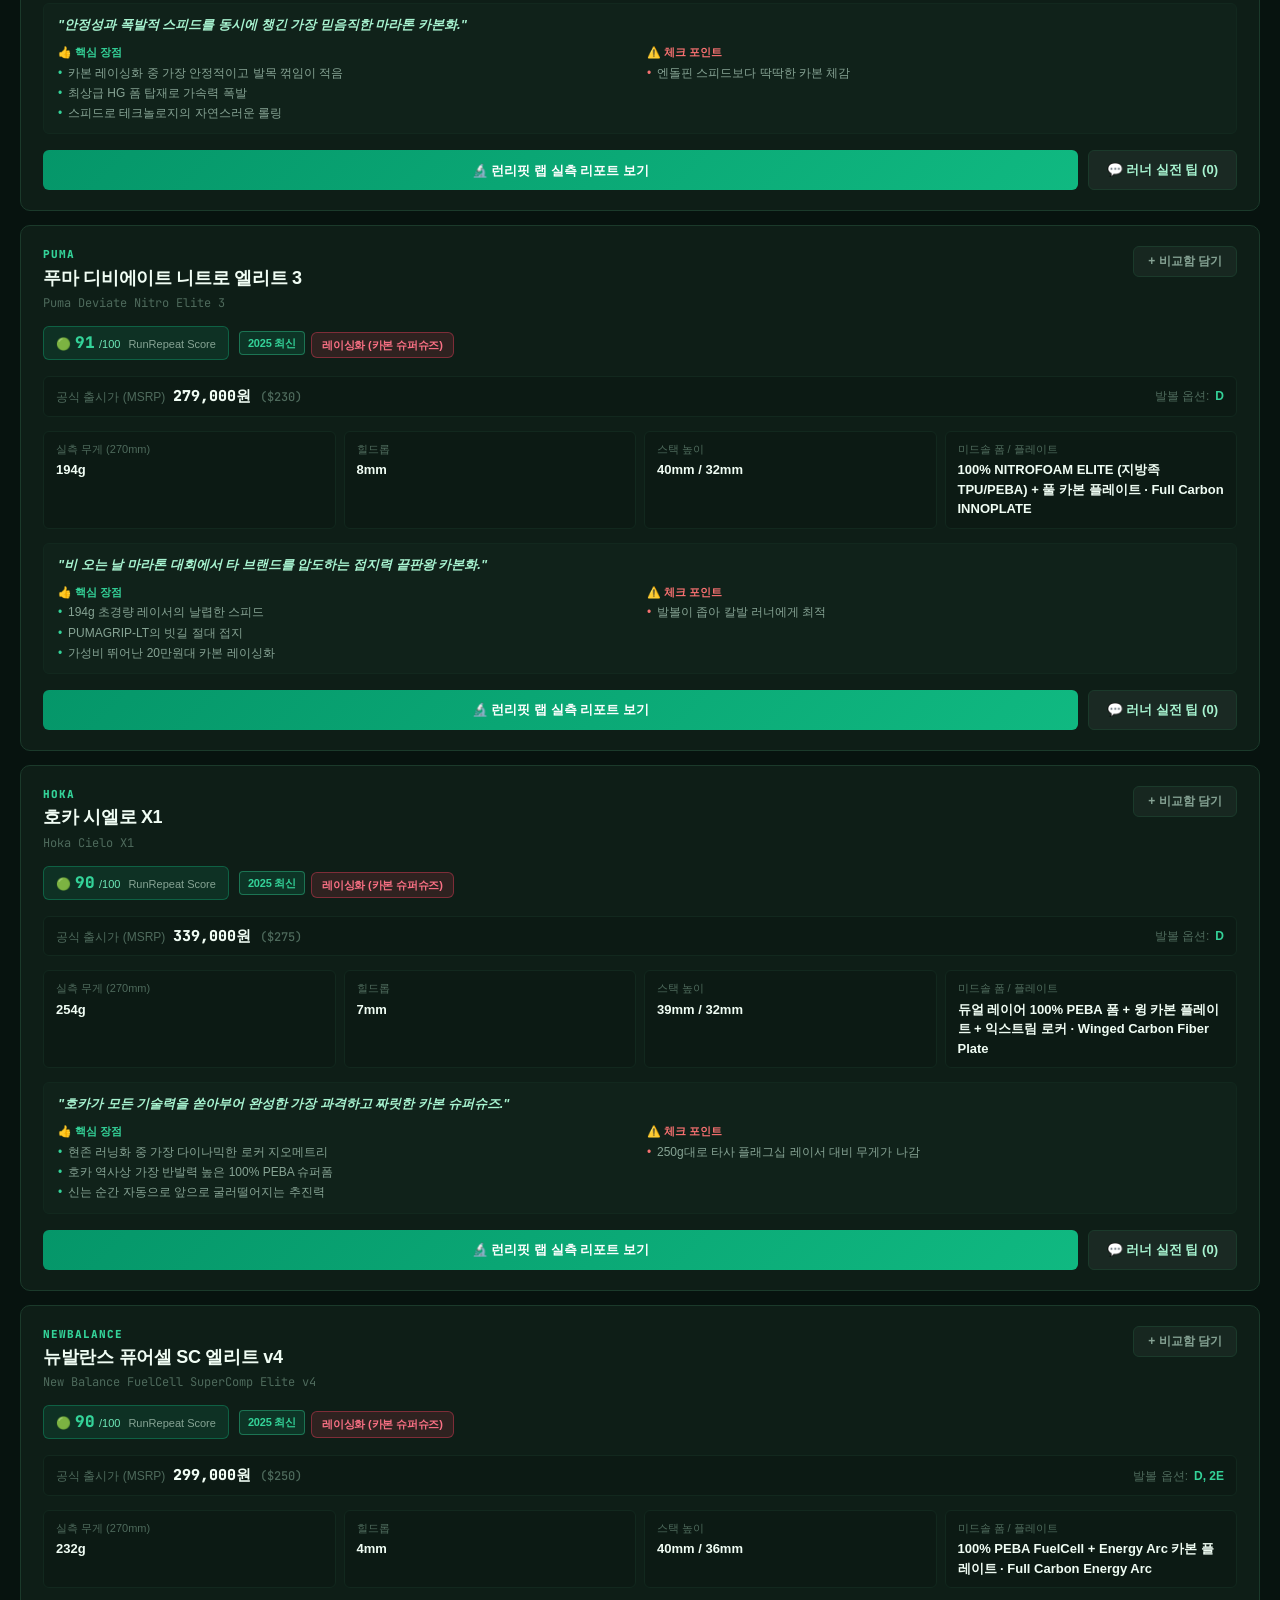
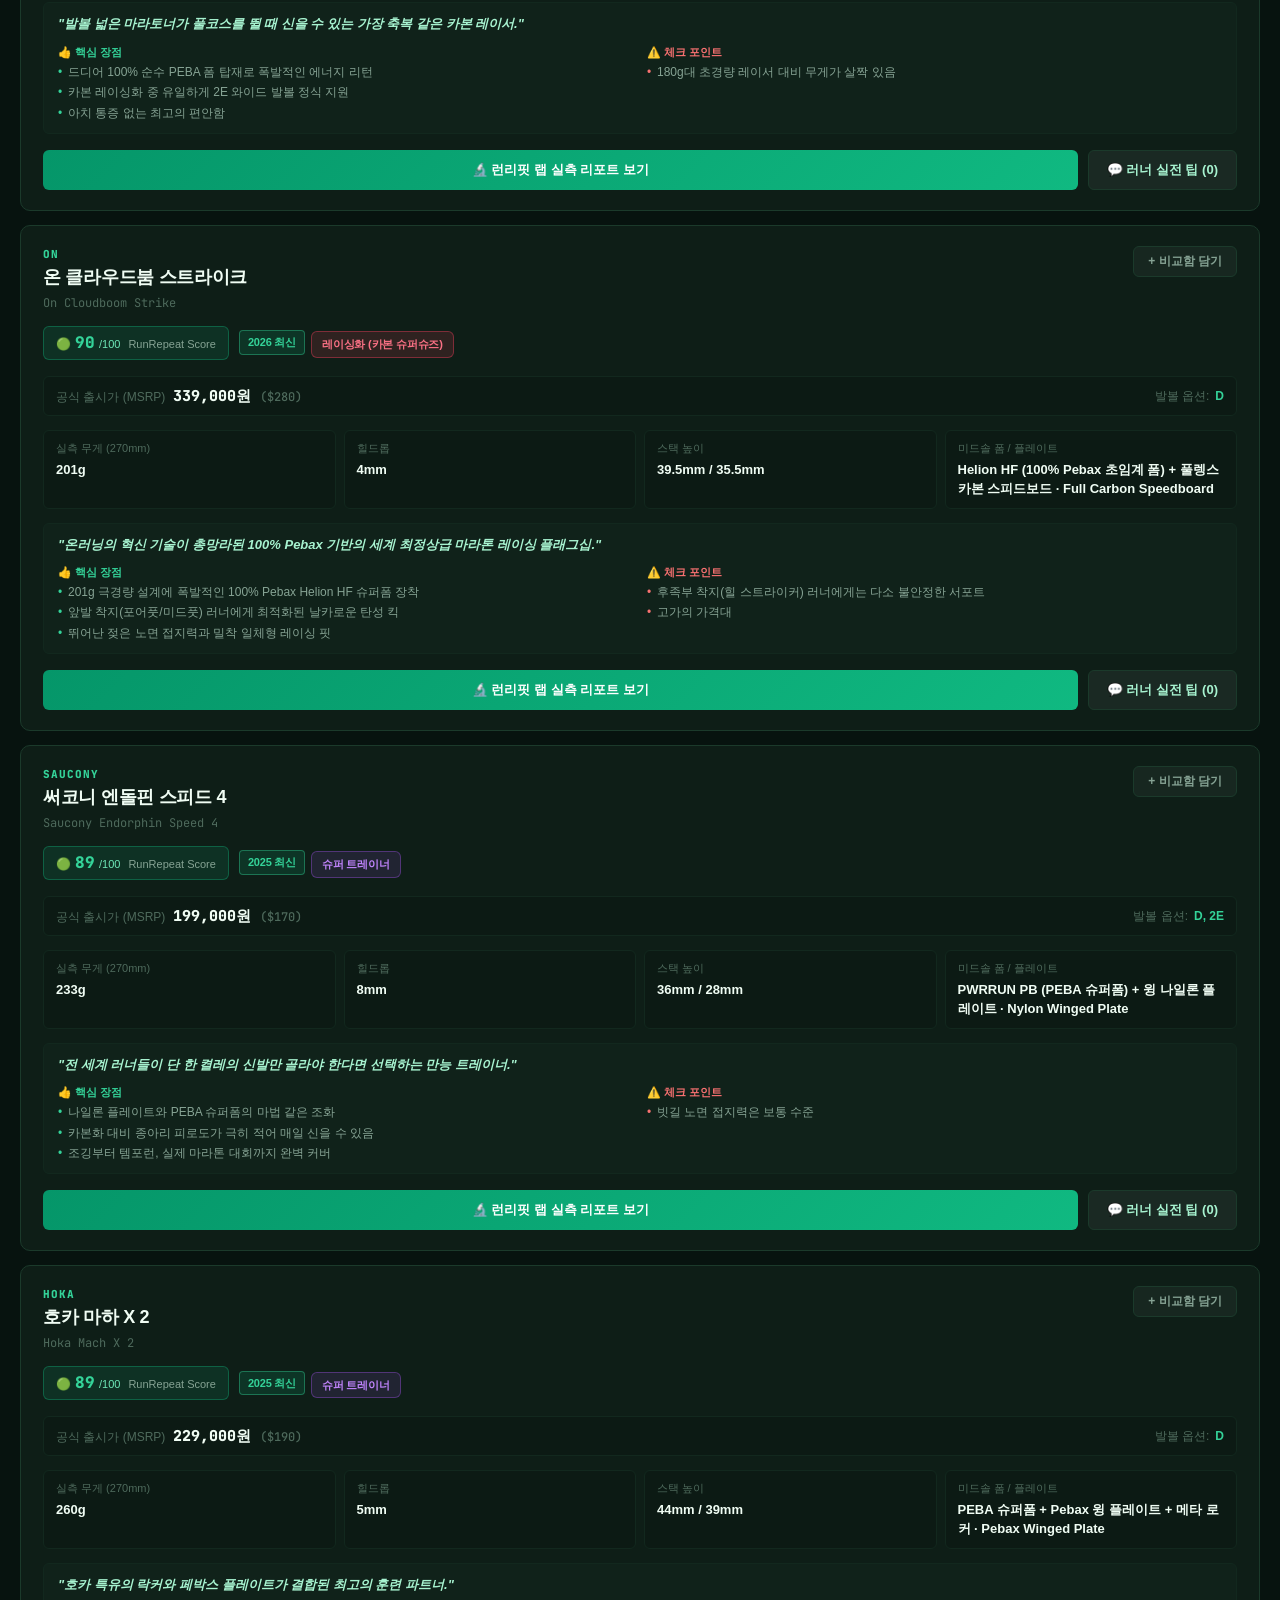
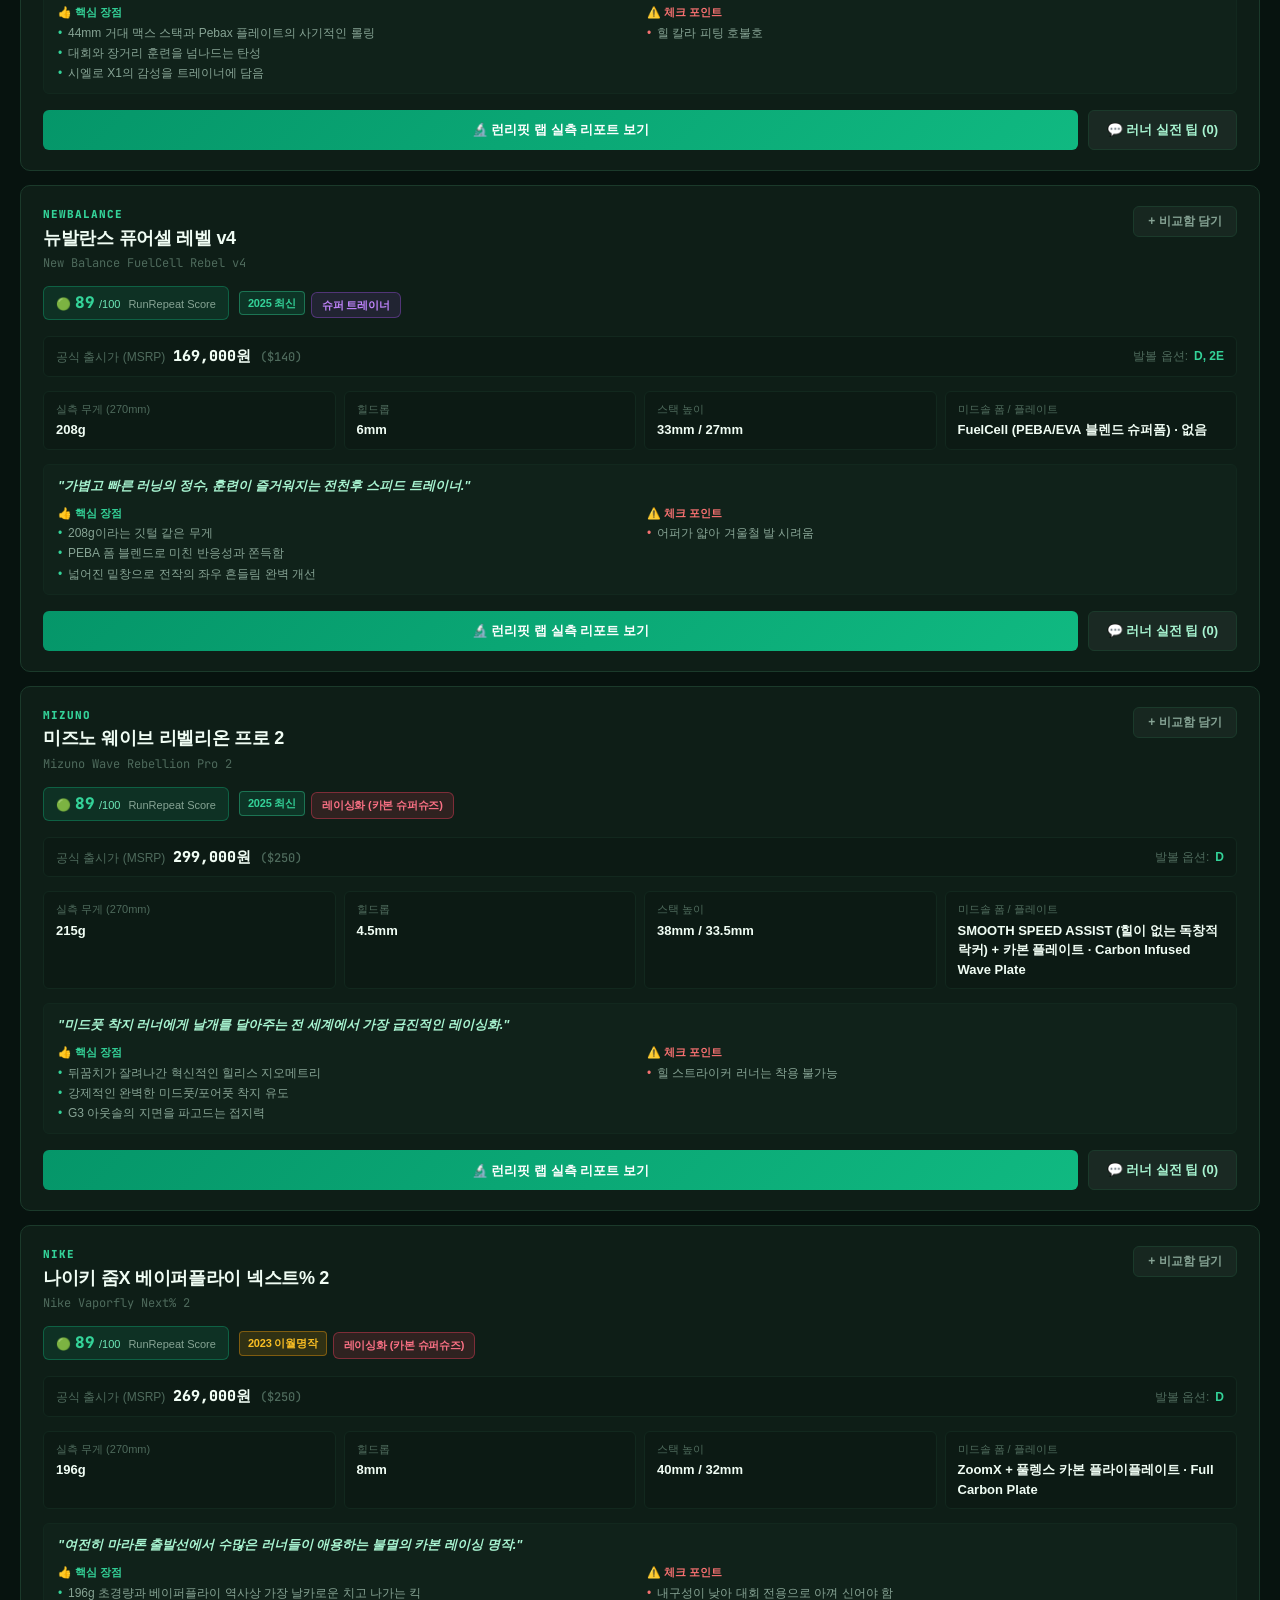
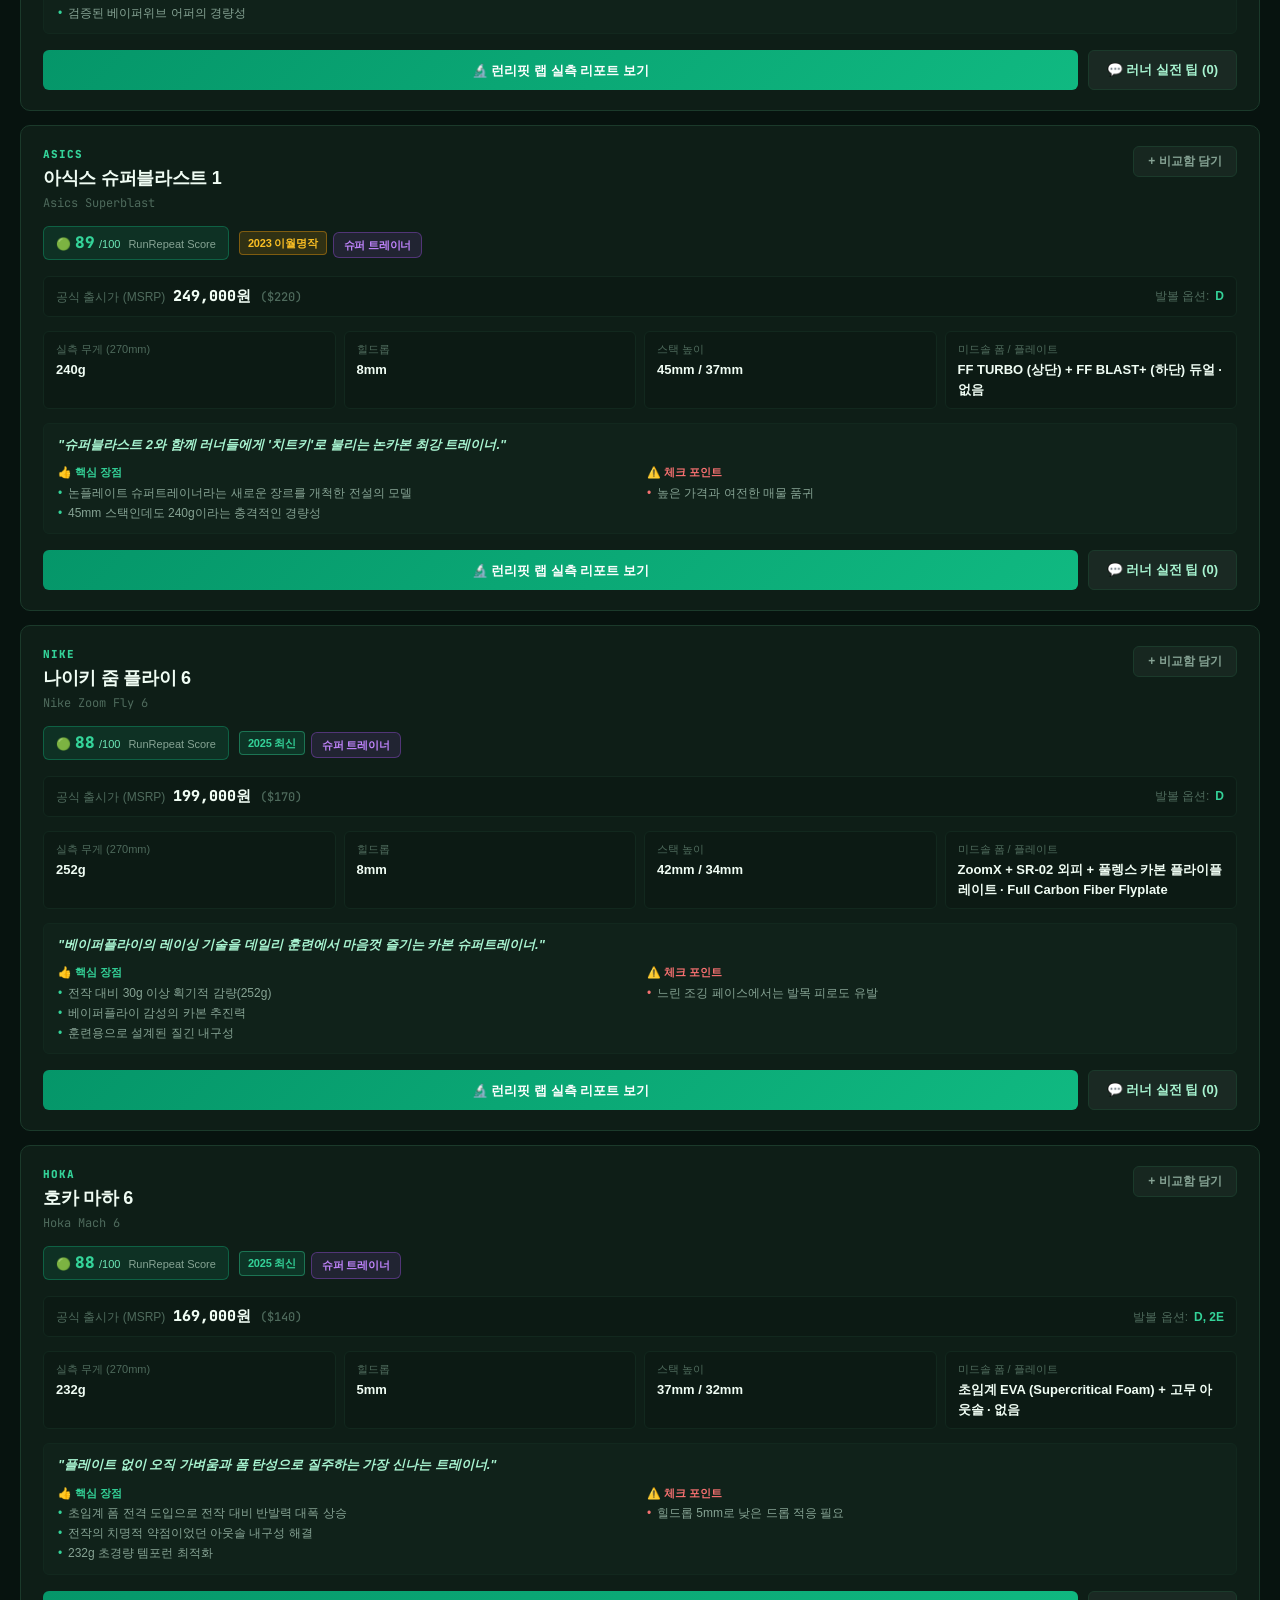
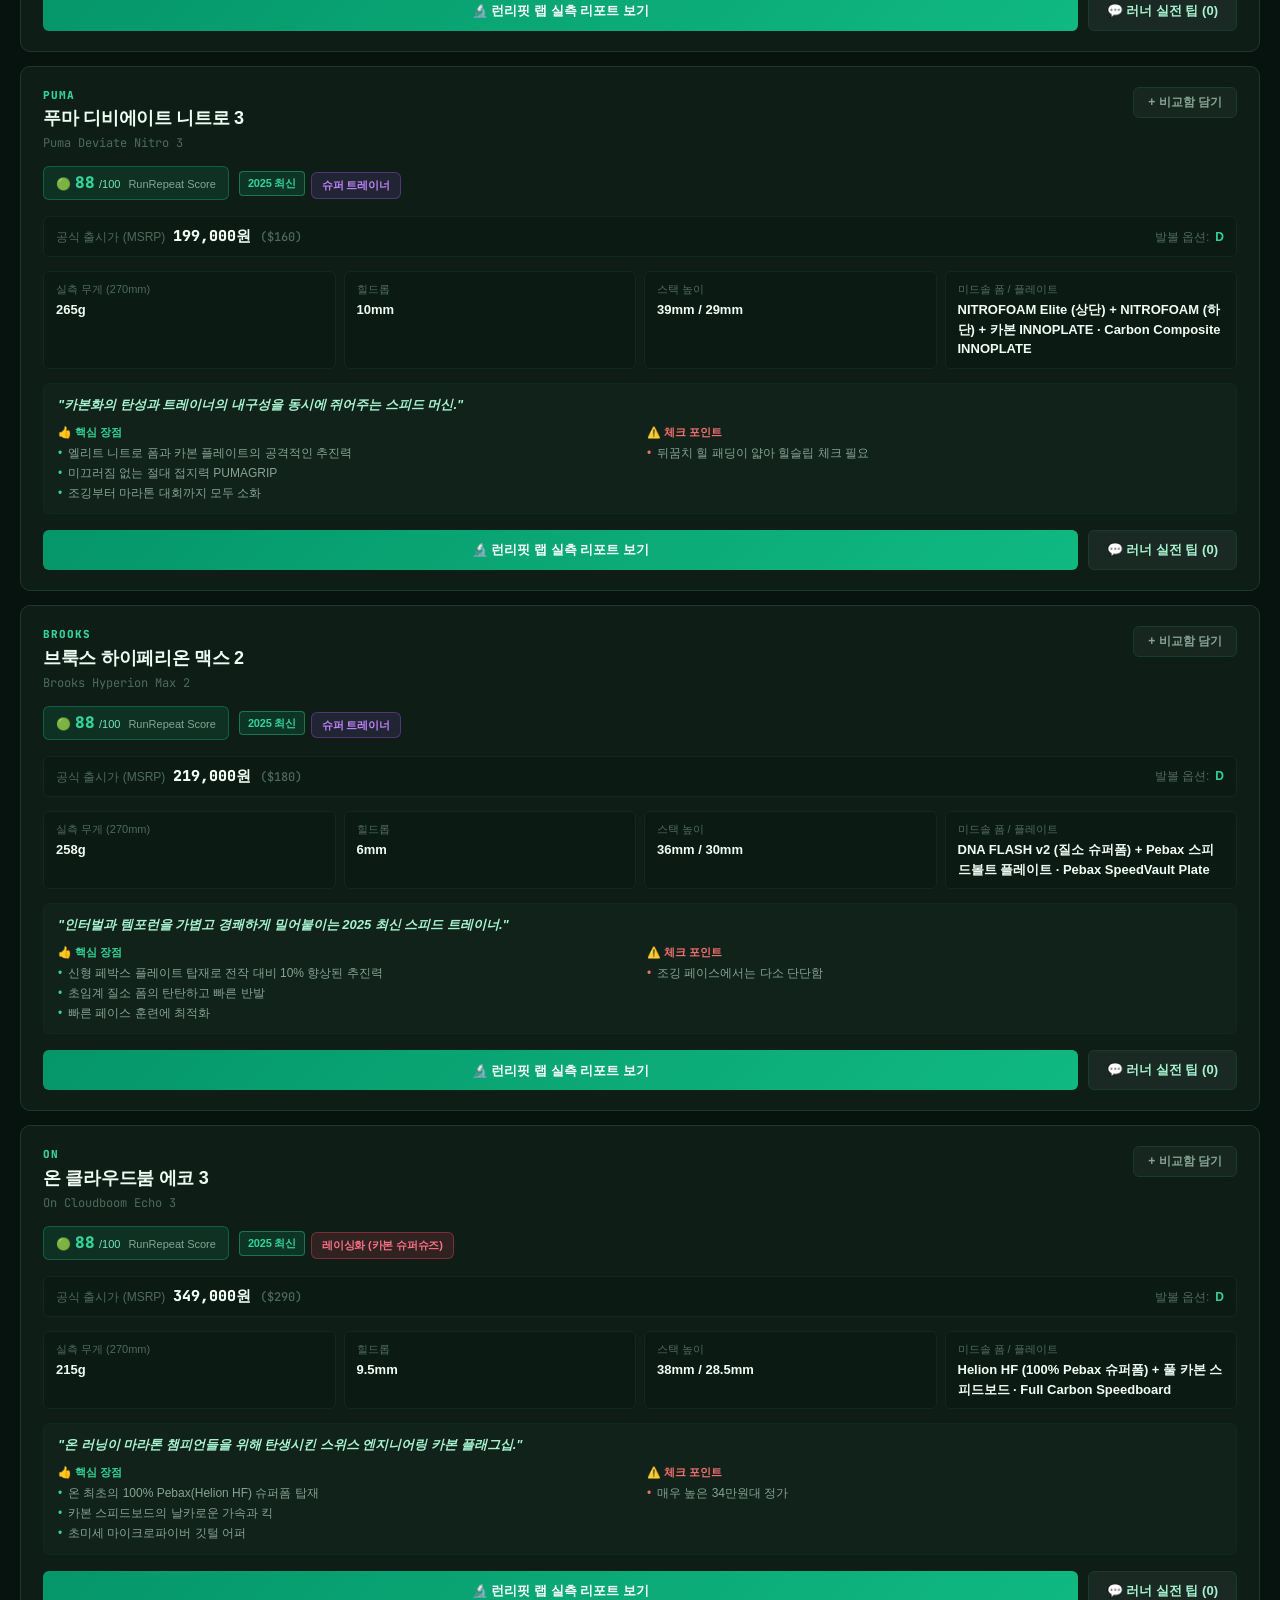
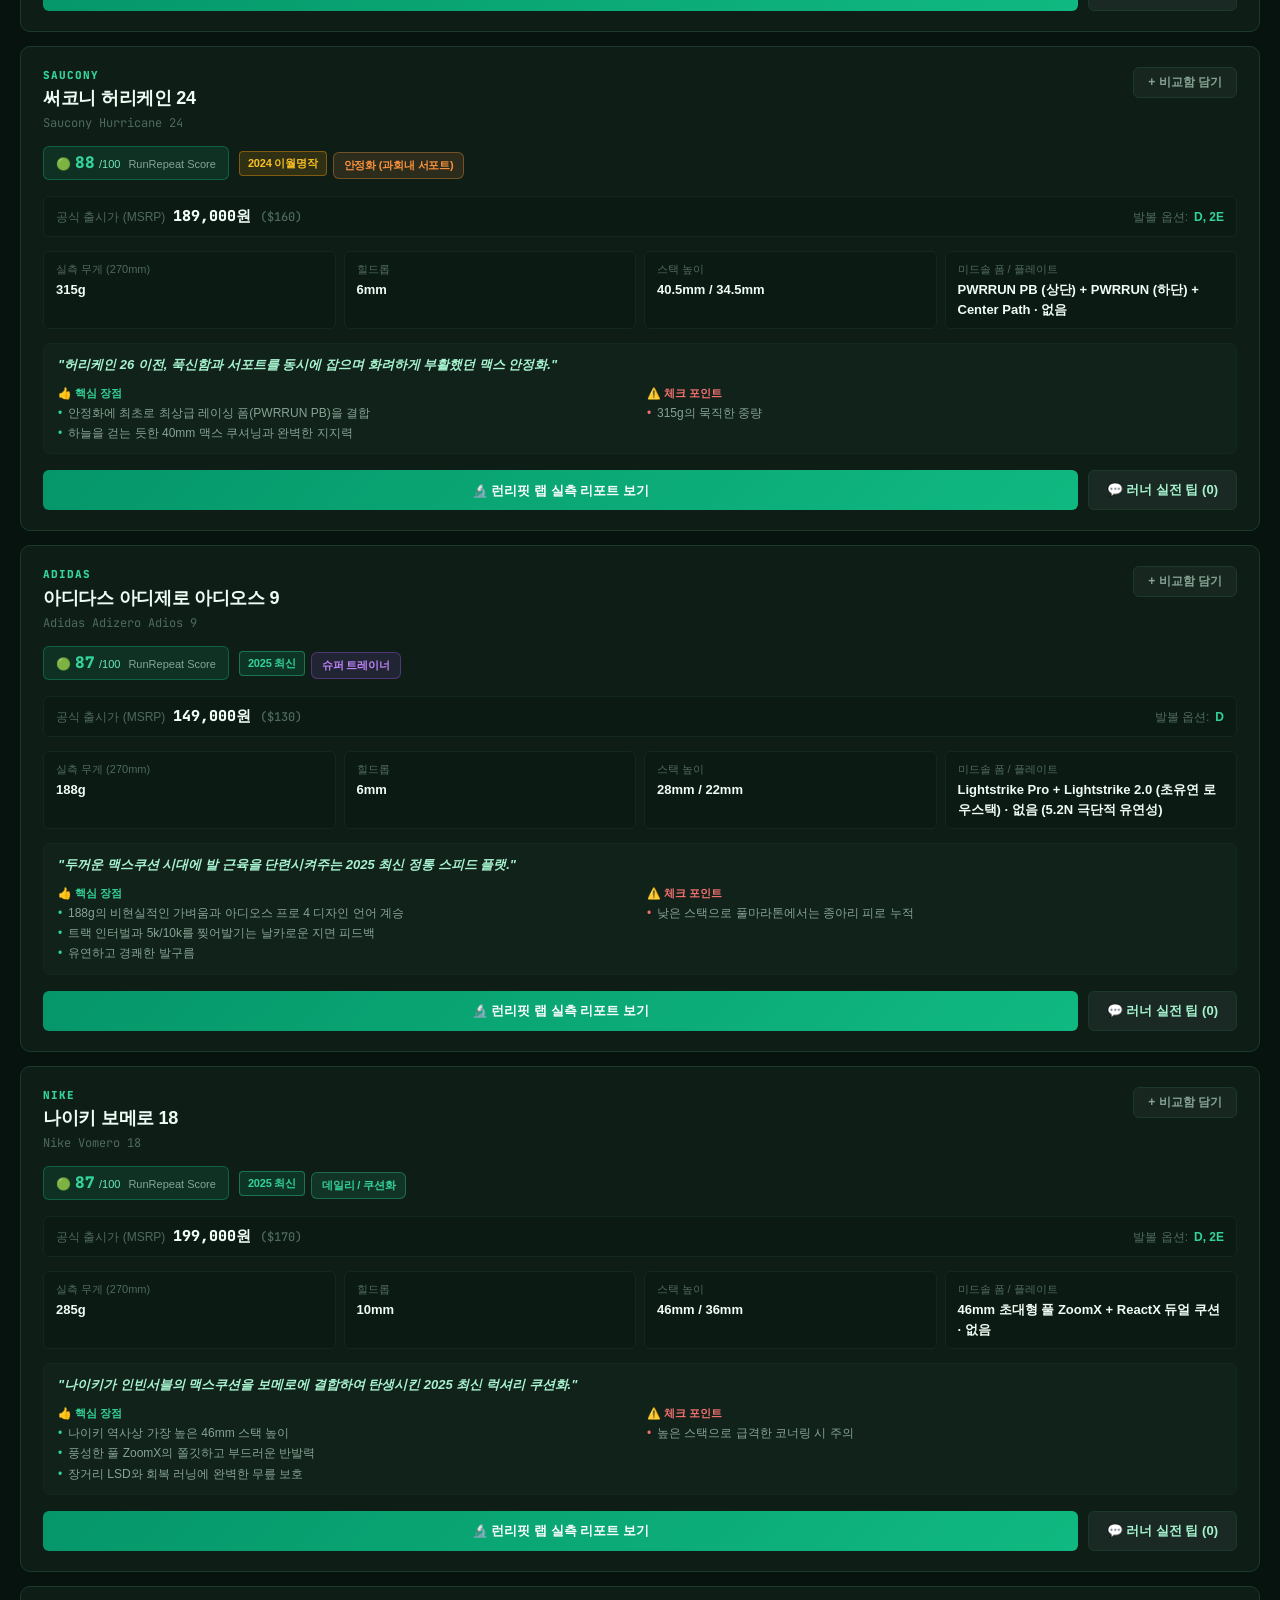
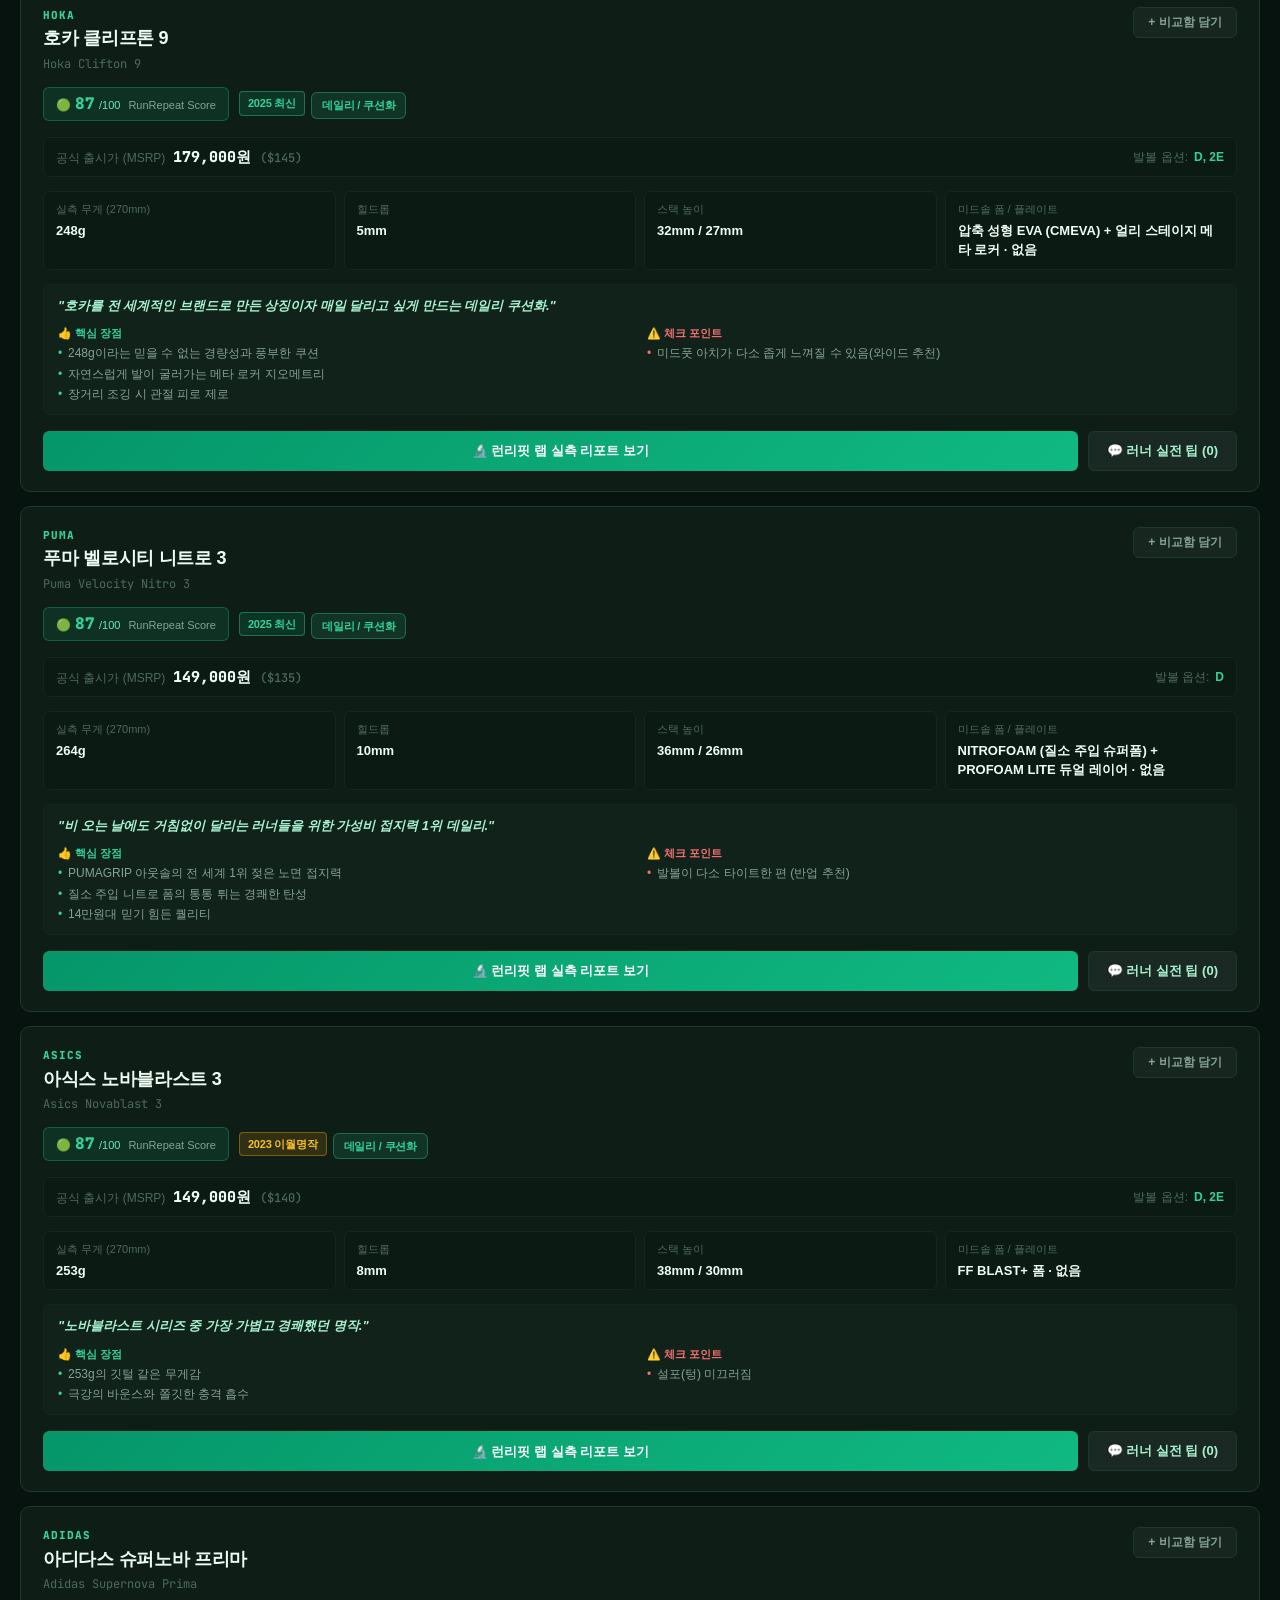
==== commit 62d24496: "fix(shoef): redesign header navigation into premium glassmorphism capsule with inlined CSS" ====
--- a/index.html
+++ b/index.html
@@ -52,7 +52,2495 @@
   <link href="https://fonts.googleapis.com/css2?family=Pretendard:wght@400;500;600;700;800&family=JetBrains+Mono:wght@500;700&display=swap" rel="stylesheet">
   <link rel="stylesheet" href="https://cdn.jsdelivr.net/npm/bootstrap-icons@1.11.3/font/bootstrap-icons.min.css">
   
-  <link rel="stylesheet" href="style.css">
+  <style>
+/* ==========================================================================
+   ShoeF Wiki & Price - Premium Forest Green Theme & Responsive Design
+   ========================================================================== */
+
+:root {
+  /* Forest Green Palette */
+  --bg-primary: #07130f;
+  --bg-secondary: #0c1a14;
+  --bg-tertiary: #12261e;
+  --bg-card: #0e1e17;
+  --bg-hover: #173327;
+  
+  --border-color: #1b3a2b;
+  --border-subtle: #12281e;
+  --border-glow: rgba(52, 211, 153, 0.4);
+  
+  --text-main: #f0fdf4;
+  --text-muted: #86a394;
+  --text-dim: #4e6a5c;
+  
+  --accent-forest: #10b981;
+  --accent-forest-bright: #34d399;
+  --accent-forest-glow: rgba(52, 211, 153, 0.18);
+  --accent-sage: #a7f3d0;
+  
+  --accent-orange: #fb923c;
+  --accent-red: #f87171;
+  
+  --font-sans: 'Pretendard', -apple-system, BlinkMacSystemFont, sans-serif;
+  --font-mono: 'JetBrains Mono', monospace;
+  
+  --radius-sm: 6px;
+  --radius-md: 10px;
+  --radius-lg: 14px;
+  --radius-full: 9999px;
+}
+
+* {
+  margin: 0;
+  padding: 0;
+  box-sizing: border-box;
+}
+
+body.dark-theme {
+  background-color: var(--bg-primary);
+  color: var(--text-main);
+  font-family: var(--font-sans);
+  line-height: 1.5;
+  -webkit-font-smoothing: antialiased;
+  padding-bottom: 60px;
+}
+
+/* 1. 최상단 초슬림 헤더 */
+.slim-header {
+  background-color: rgba(7, 19, 15, 0.94);
+  backdrop-filter: blur(16px);
+  -webkit-backdrop-filter: blur(16px);
+  border-bottom: 1px solid rgba(52, 211, 153, 0.2);
+  position: sticky;
+  top: 0;
+  z-index: 100;
+  padding: 8px 16px;
+  box-shadow: 0 4px 20px rgba(0, 0, 0, 0.4);
+}
+
+.header-inner {
+  max-width: 1440px;
+  margin: 0 auto;
+  display: flex;
+  align-items: center;
+  justify-content: space-between;
+  gap: 16px;
+}
+
+.brand-title-link {
+  display: flex;
+  align-items: center;
+  gap: 8px;
+  text-decoration: none !important;
+  cursor: pointer;
+  transition: opacity 0.2s ease;
+  flex-shrink: 0;
+}
+
+.brand-title-link:hover {
+  opacity: 0.9;
+}
+
+.logo-badge {
+  background: linear-gradient(135deg, #059669, #34d399);
+  color: #052e16;
+  font-weight: 800;
+  font-size: 13px;
+  padding: 3px 9px;
+  border-radius: var(--radius-sm);
+  letter-spacing: 0.5px;
+  box-shadow: 0 0 12px rgba(52, 211, 153, 0.35);
+}
+
+.sub-txt {
+  font-size: 13px;
+  font-weight: 700;
+  color: var(--text-main);
+  letter-spacing: -0.3px;
+}
+
+/* Glassmorphism Navigation Capsule */
+.header-nav-capsule {
+  display: inline-flex;
+  align-items: center;
+  gap: 3px;
+  padding: 3px 6px;
+  background: rgba(14, 30, 23, 0.88);
+  border: 1px solid rgba(52, 211, 153, 0.25);
+  border-radius: 9999px;
+  box-shadow: 0 2px 10px rgba(0, 0, 0, 0.35), inset 0 1px 0 rgba(255, 255, 255, 0.06);
+}
+
+.capsule-item {
+  display: inline-flex;
+  align-items: center;
+  gap: 5px;
+  padding: 5px 12px;
+  border-radius: 9999px;
+  font-size: 12px;
+  font-weight: 600;
+  color: #94a3b8 !important;
+  text-decoration: none !important;
+  transition: all 0.2s cubic-bezier(0.16, 1, 0.3, 1);
+  white-space: nowrap;
+}
+
+.capsule-item:hover {
+  color: #f0fdf4 !important;
+  background: rgba(52, 211, 153, 0.15);
+  box-shadow: 0 0 10px rgba(52, 211, 153, 0.2);
+}
+
+.capsule-item i {
+  font-size: 12px;
+  color: var(--accent-forest-bright);
+}
+
+.capsule-sep {
+  width: 1px;
+  height: 14px;
+  background: rgba(255, 255, 255, 0.12);
+  margin: 0 3px;
+}
+
+.capsule-partner-btn {
+  background: linear-gradient(135deg, rgba(14, 165, 233, 0.18) 0%, rgba(56, 189, 248, 0.28) 100%) !important;
+  border: 1px solid rgba(56, 189, 248, 0.45) !important;
+  color: #38bdf8 !important;
+  font-weight: 700;
+  box-shadow: 0 2px 8px rgba(14, 165, 233, 0.2);
+}
+
+.capsule-partner-btn i {
+  color: #38bdf8 !important;
+}
+
+.capsule-partner-btn:hover {
+  background: linear-gradient(135deg, rgba(14, 165, 233, 0.35) 0%, rgba(56, 189, 248, 0.5) 100%) !important;
+  border-color: rgba(56, 189, 248, 0.8) !important;
+  color: #ffffff !important;
+  box-shadow: 0 0 14px rgba(56, 189, 248, 0.45) !important;
+}
+
+.capsule-partner-btn:hover i {
+  color: #ffffff !important;
+}
+
+/* Header Meta Info */
+.header-meta {
+  display: flex;
+  align-items: center;
+  gap: 10px;
+  font-size: 11.5px;
+  color: var(--text-muted);
+  flex-shrink: 0;
+}
+
+.meta-stat-pill {
+  font-family: var(--font-mono);
+  font-size: 11px;
+  font-weight: 700;
+  padding: 2px 9px;
+  background: rgba(16, 185, 129, 0.12);
+  border: 1px solid rgba(16, 185, 129, 0.35);
+  color: var(--accent-forest-bright);
+  border-radius: 9999px;
+  white-space: nowrap;
+}
+
+.live-indicator {
+  display: inline-flex;
+  align-items: center;
+  gap: 6px;
+  color: var(--text-muted);
+  font-weight: 500;
+  white-space: nowrap;
+}
+
+.pulse-dot {
+  width: 7px;
+  height: 7px;
+  border-radius: 50%;
+  background-color: var(--accent-forest-bright);
+  box-shadow: 0 0 8px var(--accent-forest-bright);
+  animation: pulse 2s infinite;
+}
+
+@keyframes pulse {
+  0% { opacity: 1; transform: scale(1); }
+  50% { opacity: 0.4; transform: scale(1.2); }
+  100% { opacity: 1; transform: scale(1); }
+}
+
+/* 2. 컨트롤 패널 */
+.control-panel {
+  background-color: var(--bg-secondary);
+  border-bottom: 1px solid var(--border-color);
+  padding: 12px 16px;
+}
+
+.panel-container {
+  max-width: 1440px;
+  margin: 0 auto;
+  display: flex;
+  flex-direction: column;
+  gap: 10px;
+}
+
+/* 2-1. 브랜드 선택 (로고 버튼 & 흑백 반전 토글) */
+.brand-filter-group {
+  display: flex;
+  flex-direction: column;
+  gap: 6px;
+}
+
+.group-header {
+  display: flex;
+  align-items: center;
+  justify-content: space-between;
+}
+
+.group-label {
+  font-size: 11px;
+  font-weight: 700;
+  color: var(--accent-sage);
+  text-transform: uppercase;
+  letter-spacing: 0.5px;
+}
+
+.brand-actions {
+  display: flex;
+  align-items: center;
+  gap: 6px;
+  font-size: 11px;
+}
+
+.btn-text {
+  background: none;
+  border: none;
+  color: var(--accent-forest-bright);
+  font-size: 11px;
+  cursor: pointer;
+  padding: 1px 4px;
+  transition: opacity 0.2s;
+}
+
+.btn-text:hover {
+  text-decoration: underline;
+}
+
+.divider {
+  color: var(--border-color);
+}
+
+/* 10개 브랜드 로고 선택 그리드: 5개씩 2줄 (한눈에 10개 브랜드 직관 노출) */
+.brand-checkbox-grid {
+  display: grid;
+  grid-template-columns: repeat(5, 1fr);
+  gap: 8px;
+}
+
+.brand-logo-btn {
+  display: flex;
+  align-items: center;
+  justify-content: center;
+  gap: 6px;
+  background-color: var(--bg-tertiary);
+  border: 1px solid var(--border-color);
+  padding: 6px 8px;
+  border-radius: var(--radius-sm);
+  cursor: pointer;
+  user-select: none;
+  transition: all 0.2s cubic-bezier(0.16, 1, 0.3, 1);
+  height: 36px;
+  color: var(--text-main);
+  outline: none;
+}
+
+.brand-logo-icon {
+  width: 20px;
+  height: 20px;
+  display: flex;
+  align-items: center;
+  justify-content: center;
+  flex-shrink: 0;
+}
+
+.brand-logo-icon svg {
+  width: 100%;
+  height: 100%;
+  object-fit: contain;
+}
+
+.brand-logo-name {
+  font-size: 12px;
+  font-weight: 600;
+  white-space: nowrap;
+}
+
+.brand-logo-count {
+  font-size: 10px;
+  color: var(--text-dim);
+  margin-left: auto;
+}
+
+/* 로고 선택 상태: 활성(Active) vs 미선택(Inactive 흑백 반전) */
+.brand-logo-btn.active {
+  background-color: rgba(16, 185, 129, 0.16);
+  border-color: var(--accent-forest-bright);
+  box-shadow: 0 0 10px var(--accent-forest-glow);
+  color: #fff;
+}
+
+.brand-logo-btn.active .brand-logo-icon {
+  color: var(--accent-forest-bright);
+  filter: drop-shadow(0 0 4px rgba(52, 211, 153, 0.5));
+}
+
+.brand-logo-btn.inactive {
+  opacity: 0.32;
+  filter: grayscale(100%);
+  background-color: rgba(7, 19, 15, 0.6);
+  border-color: #142a20;
+}
+
+.brand-logo-btn.inactive:hover {
+  opacity: 0.7;
+  filter: grayscale(40%);
+  border-color: var(--border-color);
+}
+
+/* 2-2. 카테고리 / 사이즈 / 발볼 / 검색 콤팩트 툴바 */
+.filter-row {
+  display: flex;
+  flex-wrap: wrap;
+  align-items: flex-end;
+  gap: 8px;
+}
+
+.filter-field {
+  display: flex;
+  flex-direction: column;
+  gap: 3px;
+}
+
+.field-label {
+  font-size: 10px;
+  font-weight: 600;
+  color: var(--text-muted);
+}
+
+.custom-select, .custom-input {
+  background-color: var(--bg-tertiary);
+  border: 1px solid var(--border-color);
+  color: var(--text-main);
+  font-family: var(--font-sans);
+  font-size: 12px;
+  padding: 4px 8px;
+  border-radius: var(--radius-sm);
+  outline: none;
+  transition: border-color 0.2s;
+  height: 32px;
+}
+
+.custom-select:focus, .custom-input:focus {
+  border-color: var(--accent-forest-bright);
+}
+
+.search-field {
+  flex: 1;
+  min-width: 180px;
+}
+
+.custom-input {
+  width: 100%;
+}
+
+.toggle-field {
+  justify-content: flex-end;
+  padding-bottom: 1px;
+}
+
+.checkbox-toggle {
+  display: inline-flex;
+  align-items: center;
+  gap: 6px;
+  cursor: pointer;
+  background-color: var(--bg-tertiary);
+  border: 1px solid var(--border-color);
+  padding: 4px 8px;
+  border-radius: var(--radius-sm);
+  height: 32px;
+}
+
+.checkbox-toggle input {
+  display: none;
+}
+
+.toggle-slider {
+  width: 26px;
+  height: 14px;
+  background-color: var(--border-color);
+  border-radius: 7px;
+  position: relative;
+  transition: background-color 0.2s;
+}
+
+.toggle-slider::after {
+  content: '';
+  width: 10px;
+  height: 10px;
+  background-color: #fff;
+  border-radius: 50%;
+  position: absolute;
+  top: 2px;
+  left: 2px;
+  transition: transform 0.2s;
+}
+
+.checkbox-toggle input:checked + .toggle-slider {
+  background-color: var(--accent-orange);
+}
+
+.checkbox-toggle input:checked + .toggle-slider::after {
+  transform: translateX(12px);
+}
+
+.toggle-label {
+  font-size: 11px;
+  font-weight: 700;
+  color: var(--accent-orange);
+  white-space: nowrap;
+}
+
+/* 3. 메인 콘텐츠 & 신발 카드 리스트 */
+.main-content {
+  padding: 16px 20px;
+}
+
+.content-container {
+  max-width: 1440px;
+  margin: 0 auto;
+}
+
+.results-bar {
+  display: flex;
+  align-items: center;
+  justify-content: space-between;
+  margin-bottom: 12px;
+  padding-bottom: 8px;
+  border-bottom: 1px solid var(--border-color);
+}
+
+.count-txt {
+  font-size: 13px;
+  color: var(--text-muted);
+}
+
+.count-txt strong {
+  color: var(--accent-forest-bright);
+}
+
+.sort-controls {
+  display: flex;
+  gap: 6px;
+}
+
+.sort-btn {
+  background: var(--bg-secondary);
+  border: 1px solid var(--border-color);
+  color: var(--text-muted);
+  font-size: 11px;
+  font-weight: 600;
+  padding: 4px 9px;
+  border-radius: var(--radius-sm);
+  cursor: pointer;
+  transition: all 0.15s ease;
+}
+
+.sort-btn:hover {
+  color: var(--text-main);
+  border-color: var(--accent-forest-bright);
+}
+
+.sort-btn.active {
+  background-color: var(--accent-forest);
+  border-color: var(--accent-forest-bright);
+  color: #052e16;
+  font-weight: 700;
+}
+
+/* 신발 카드 리스트 */
+.shoes-list {
+  display: flex;
+  flex-direction: column;
+  gap: 14px;
+}
+
+/* 개별 다나와식 신발 카드 */
+.shoe-danawa-card {
+  background-color: var(--bg-card);
+  border: 1px solid var(--border-color);
+  border-radius: var(--radius-md);
+  padding: 16px;
+  display: grid;
+  grid-template-columns: 160px 220px 1fr 130px;
+  gap: 18px;
+  align-items: stretch;
+  transition: border-color 0.2s, box-shadow 0.2s ease;
+}
+
+.shoe-danawa-card:hover {
+  border-color: var(--accent-forest-bright);
+  box-shadow: 0 4px 24px rgba(0, 0, 0, 0.4);
+}
+
+/* 1열: 제품 사진 */
+.card-col-photo {
+  display: flex;
+  flex-direction: column;
+  align-items: center;
+  justify-content: center;
+  background-color: var(--bg-tertiary);
+  border-radius: var(--radius-sm);
+  padding: 10px;
+  position: relative;
+  min-height: 130px;
+}
+
+.shoe-img {
+  max-width: 100%;
+  max-height: 110px;
+  object-fit: contain;
+  filter: drop-shadow(0 4px 8px rgba(0, 0, 0, 0.5));
+  transition: transform 0.2s;
+}
+
+.shoe-danawa-card:hover .shoe-img {
+  transform: scale(1.05);
+}
+
+.outlet-flag {
+  position: absolute;
+  top: 8px;
+  left: 8px;
+  background: linear-gradient(135deg, #f97316, #ef4444);
+  color: #fff;
+  font-size: 10px;
+  font-weight: 800;
+  padding: 2px 6px;
+  border-radius: 4px;
+  letter-spacing: 0.5px;
+}
+
+/* 2열: 제품명 & 세대 & 카테고리 & 공식정가(MSRP) */
+.card-col-info {
+  display: flex;
+  flex-direction: column;
+  justify-content: space-between;
+}
+
+.info-top {
+  display: flex;
+  flex-direction: column;
+  gap: 5px;
+}
+
+.brand-code-line {
+  display: flex;
+  align-items: center;
+  gap: 8px;
+}
+
+.brand-line {
+  font-size: 11px;
+  font-weight: 800;
+  color: var(--accent-forest-bright);
+  text-transform: uppercase;
+  letter-spacing: 0.5px;
+}
+
+.style-code-badge {
+  font-family: var(--font-mono);
+  font-size: 10px;
+  color: var(--accent-sage);
+  background-color: rgba(52, 211, 153, 0.12);
+  border: 1px solid rgba(52, 211, 153, 0.25);
+  padding: 1px 5px;
+  border-radius: 3px;
+}
+
+.shoe-name {
+  font-size: 16px;
+  font-weight: 700;
+  color: var(--text-main);
+  line-height: 1.35;
+}
+
+.category-badge {
+  display: inline-flex;
+  align-items: center;
+  gap: 4px;
+  font-size: 11px;
+  font-weight: 600;
+  color: var(--accent-sage);
+  background-color: rgba(52, 211, 153, 0.1);
+  padding: 3px 8px;
+  border-radius: var(--radius-sm);
+  align-self: flex-start;
+  margin-top: 4px;
+}
+
+.info-bottom {
+  margin-top: 10px;
+}
+
+.msrp-box {
+  background-color: rgba(52, 211, 153, 0.06);
+  border-left: 3px solid var(--accent-forest);
+  padding: 6px 10px;
+  border-radius: 4px;
+  display: flex;
+  flex-direction: column;
+  gap: 2px;
+}
+
+.msrp-label {
+  font-size: 10px;
+  font-weight: 600;
+  color: var(--text-dim);
+}
+
+.msrp-price {
+  font-family: var(--font-mono);
+  font-size: 14px;
+  font-weight: 700;
+  color: var(--accent-sage);
+}
+
+/* 3열: 다나와식 판매처별 가격 리스트 (오버플로우 완벽 해소) */
+.card-col-prices {
+  display: flex;
+  flex-direction: column;
+  justify-content: center;
+  border-left: 1px solid var(--border-subtle);
+  padding-left: 18px;
+}
+
+.price-table {
+  width: 100%;
+  border-collapse: collapse;
+}
+
+.price-row {
+  border-bottom: 1px solid var(--border-subtle);
+}
+
+.price-row:last-child {
+  border-bottom: none;
+}
+
+.price-row td {
+  padding: 8px 6px;
+  vertical-align: middle;
+}
+
+/* 쇼핑몰 셀: 2줄 구조 */
+.mall-cell {
+  width: 32%;
+}
+
+.mall-primary-line {
+  display: flex;
+  align-items: center;
+  gap: 6px;
+}
+
+.mall-badge {
+  font-size: 10px;
+  font-weight: 700;
+  padding: 2px 5px;
+  border-radius: 3px;
+  white-space: nowrap;
+}
+
+.mall-badge.dept {
+  background-color: rgba(168, 85, 247, 0.2);
+  color: #d8b4fe;
+}
+
+.mall-badge.official {
+  background-color: rgba(16, 185, 129, 0.2);
+  color: #6ee7b7;
+}
+
+.mall-badge.multi {
+  background-color: rgba(245, 158, 11, 0.2);
+  color: #fde047;
+}
+
+.mall-badge.select {
+  background-color: rgba(20, 184, 166, 0.2);
+  color: #5eead4;
+}
+
+.mall-main-name {
+  font-size: 13px;
+  font-weight: 600;
+  color: var(--text-main);
+  white-space: nowrap;
+}
+
+.mall-sub-name {
+  font-size: 11px;
+  color: var(--text-dim);
+  margin-top: 2px;
+  display: block;
+}
+
+/* 사이즈 셀 */
+.size-cell {
+  width: 25%;
+}
+
+.size-stock-txt {
+  font-size: 11px;
+  color: var(--text-muted);
+}
+
+.size-stock-txt strong {
+  color: var(--accent-forest-bright);
+}
+
+/* 가격 & 할인율 셀: 2줄 구조 */
+.price-cell {
+  width: 28%;
+  text-align: right;
+  white-space: nowrap;
+}
+
+.price-primary-line {
+  display: flex;
+  align-items: center;
+  justify-content: flex-end;
+  gap: 6px;
+}
+
+.current-price {
+  font-family: var(--font-mono);
+  font-size: 15px;
+  font-weight: 700;
+  color: var(--text-main);
+}
+
+.price-row.is-lowest .current-price {
+  color: #4ade80;
+  font-size: 16px;
+}
+
+.lowest-tag {
+  background-color: #22c55e;
+  color: #052e16;
+  font-size: 10px;
+  font-weight: 800;
+  padding: 1px 4px;
+  border-radius: 3px;
+}
+
+.price-secondary-line {
+  display: flex;
+  align-items: center;
+  justify-content: flex-end;
+  gap: 6px;
+  margin-top: 2px;
+}
+
+.discount-badge {
+  color: var(--accent-orange);
+  font-size: 11px;
+  font-weight: 700;
+}
+
+.regular-badge {
+  color: var(--text-dim);
+  font-size: 10px;
+}
+
+.shipping-fee-txt {
+  font-size: 11px;
+  color: var(--text-dim);
+}
+
+.mobile-only-btn {
+  display: none;
+}
+
+.mobile-size-txt {
+  display: none;
+}
+
+/* 구매 바로가기 셀 */
+.action-cell {
+  width: 15%;
+  text-align: right;
+}
+
+.btn-buy-link {
+  display: inline-block;
+  background-color: var(--bg-tertiary);
+  border: 1px solid var(--border-color);
+  color: var(--text-main);
+  font-size: 11px;
+  font-weight: 600;
+  padding: 4px 9px;
+  border-radius: var(--radius-sm);
+  text-decoration: none;
+  transition: all 0.15s ease;
+  white-space: nowrap;
+}
+
+.btn-buy-link:hover {
+  background-color: var(--accent-forest);
+  border-color: var(--accent-forest-bright);
+  color: #052e16;
+}
+
+/* 4열: 런리핏 스펙 요약 & 모달 버튼 */
+.card-col-action {
+  display: flex;
+  flex-direction: column;
+  justify-content: center;
+  align-items: center;
+  border-left: 1px solid var(--border-subtle);
+  padding-left: 16px;
+  text-align: center;
+  gap: 12px;
+}
+
+.runrepeat-score-box {
+  display: flex;
+  flex-direction: column;
+  align-items: center;
+}
+
+.rr-label {
+  font-size: 10px;
+  font-weight: 700;
+  color: var(--text-dim);
+  text-transform: uppercase;
+}
+
+.rr-score-num {
+  font-family: var(--font-mono);
+  font-size: 26px;
+  font-weight: 800;
+  color: var(--accent-forest-bright);
+  line-height: 1;
+  margin: 4px 0;
+}
+
+.rr-grade {
+  font-size: 11px;
+  font-weight: 600;
+  color: var(--accent-sage);
+}
+
+.btn-open-modal {
+  width: 100%;
+  background: linear-gradient(135deg, #0d281e, #183e2f);
+  border: 1px solid var(--border-color);
+  color: var(--accent-sage);
+  font-size: 11px;
+  font-weight: 600;
+  padding: 7px 8px;
+  border-radius: var(--radius-sm);
+  cursor: pointer;
+  transition: all 0.2s ease;
+}
+
+.btn-open-modal:hover {
+  background: linear-gradient(135deg, #059669, #10b981);
+  border-color: var(--accent-forest-bright);
+  color: #052e16;
+  box-shadow: 0 0 12px var(--accent-forest-glow);
+}
+
+/* 4. 런리핏 모달 */
+.modal-backdrop {
+  position: fixed;
+  top: 0;
+  left: 0;
+  width: 100%;
+  height: 100%;
+  background-color: rgba(4, 14, 10, 0.85);
+  backdrop-filter: blur(8px);
+  z-index: 1000;
+  display: flex;
+  align-items: center;
+  justify-content: center;
+  padding: 20px;
+}
+
+.modal-card {
+  background-color: var(--bg-card);
+  border: 1px solid var(--border-color);
+  border-radius: var(--radius-lg);
+  max-width: 660px;
+  width: 100%;
+  max-height: 90vh;
+  overflow-y: auto;
+  box-shadow: 0 10px 40px rgba(0, 0, 0, 0.7);
+  animation: modalFadeIn 0.2s ease;
+}
+
+@keyframes modalFadeIn {
+  from { opacity: 0; transform: translateY(10px) scale(0.98); }
+  to { opacity: 1; transform: translateY(0) scale(1); }
+}
+
+.modal-header {
+  display: flex;
+  align-items: center;
+  justify-content: space-between;
+  padding: 16px 20px;
+  border-bottom: 1px solid var(--border-color);
+}
+
+.modal-title-group {
+  display: flex;
+  align-items: center;
+  gap: 10px;
+}
+
+.modal-brand-badge {
+  background-color: var(--bg-tertiary);
+  border: 1px solid var(--border-color);
+  font-size: 11px;
+  font-weight: 800;
+  color: var(--accent-forest-bright);
+  padding: 2px 8px;
+  border-radius: 4px;
+}
+
+.modal-title {
+  font-size: 17px;
+  font-weight: 700;
+  color: var(--text-main);
+}
+
+.modal-close {
+  background: none;
+  border: none;
+  color: var(--text-muted);
+  font-size: 24px;
+  cursor: pointer;
+  padding: 4px;
+  line-height: 1;
+}
+
+.modal-close:hover {
+  color: #fff;
+}
+
+.modal-body {
+  padding: 20px;
+  display: flex;
+  flex-direction: column;
+  gap: 16px;
+}
+
+.score-grid {
+  display: grid;
+  grid-template-columns: 130px 1fr;
+  gap: 14px;
+  background-color: var(--bg-tertiary);
+  border: 1px solid var(--border-color);
+  border-radius: var(--radius-md);
+  padding: 14px;
+}
+
+.score-card.primary {
+  display: flex;
+  flex-direction: column;
+  align-items: center;
+  justify-content: center;
+  border-right: 1px solid var(--border-subtle);
+  padding-right: 14px;
+}
+
+.score-lbl {
+  font-size: 10px;
+  font-weight: 700;
+  color: var(--text-dim);
+}
+
+.score-val {
+  font-family: var(--font-mono);
+  font-size: 34px;
+  font-weight: 800;
+  color: var(--accent-forest-bright);
+  line-height: 1.1;
+}
+
+.score-max {
+  font-size: 13px;
+  color: var(--text-dim);
+}
+
+.score-eval {
+  font-size: 11px;
+  font-weight: 700;
+  color: var(--accent-sage);
+}
+
+.spec-mini-grid {
+  display: grid;
+  grid-template-columns: repeat(2, 1fr);
+  gap: 8px;
+}
+
+.spec-mini-item {
+  display: flex;
+  flex-direction: column;
+  gap: 2px;
+}
+
+.mini-lbl {
+  font-size: 10px;
+  color: var(--text-dim);
+}
+
+.mini-val {
+  font-size: 13px;
+  font-weight: 600;
+  color: var(--text-main);
+}
+
+.foam-info-box {
+  background-color: rgba(16, 185, 129, 0.08);
+  border: 1px solid rgba(16, 185, 129, 0.25);
+  padding: 9px 12px;
+  border-radius: var(--radius-sm);
+  display: flex;
+  align-items: center;
+  gap: 8px;
+  font-size: 12px;
+}
+
+.foam-tag {
+  color: var(--accent-forest-bright);
+  font-weight: 700;
+}
+
+.foam-name {
+  color: var(--text-main);
+  font-weight: 500;
+}
+
+.pros-cons-grid {
+  display: grid;
+  grid-template-columns: 1fr 1fr;
+  gap: 12px;
+}
+
+.pros-box, .cons-box {
+  background-color: var(--bg-tertiary);
+  border: 1px solid var(--border-color);
+  border-radius: var(--radius-md);
+  padding: 12px;
+}
+
+.box-title {
+  font-size: 12px;
+  font-weight: 700;
+  margin-bottom: 8px;
+}
+
+.pros-title { color: #4ade80; }
+.cons-title { color: #f87171; }
+
+.bullet-list {
+  list-style: none;
+  display: flex;
+  flex-direction: column;
+  gap: 6px;
+}
+
+.bullet-list li {
+  font-size: 12px;
+  color: var(--text-main);
+  position: relative;
+  padding-left: 14px;
+  line-height: 1.4;
+}
+
+.pros-box li::before {
+  content: '✓';
+  position: absolute;
+  left: 0;
+  color: #4ade80;
+  font-weight: bold;
+}
+
+.cons-box li::before {
+  content: '✕';
+  position: absolute;
+  left: 0;
+  color: #f87171;
+  font-weight: bold;
+}
+
+.summary-box {
+  background-color: var(--bg-tertiary);
+  border-left: 3px solid var(--accent-forest-bright);
+  padding: 10px 14px;
+  border-radius: var(--radius-sm);
+}
+
+.summary-title {
+  font-size: 11px;
+  font-weight: 700;
+  color: var(--text-muted);
+  margin-bottom: 3px;
+}
+
+.summary-desc {
+  font-size: 12px;
+  color: var(--text-main);
+  line-height: 1.5;
+}
+
+/* 5. 푸터 */
+.slim-footer {
+  text-align: center;
+  padding: 24px 16px;
+  font-size: 11px;
+  color: var(--text-dim);
+  border-top: 1px solid var(--border-color);
+  margin-top: 30px;
+}
+
+.footer-inner {
+  max-width: 1440px;
+  margin: 0 auto;
+  display: flex;
+  flex-direction: column;
+  gap: 10px;
+  align-items: center;
+}
+
+.footer-links {
+  display: flex;
+  align-items: center;
+  gap: 10px;
+  flex-wrap: wrap;
+  justify-content: center;
+  font-size: 12px;
+}
+
+.footer-links a {
+  color: var(--text-muted);
+  text-decoration: none;
+  transition: color 0.2s ease;
+  display: inline-flex;
+  align-items: center;
+  gap: 4px;
+}
+
+.footer-links a:hover {
+  color: var(--accent-forest-bright);
+}
+
+.footer-copy {
+  color: var(--text-dim);
+  font-size: 11px;
+}
+
+/* ==========================================================================
+   반응형 최적화 (모바일 친화 - 상단 극소형화 & 오버플로우 방지)
+   ========================================================================== */
+@media (max-width: 1024px) {
+  .shoe-danawa-card {
+    grid-template-columns: 130px 170px 1fr;
+    grid-template-rows: auto auto;
+  }
+  .card-col-action {
+    grid-column: 1 / -1;
+    border-left: none;
+    border-top: 1px solid var(--border-subtle);
+    padding-left: 0;
+    padding-top: 8px;
+    flex-direction: row;
+    justify-content: space-between;
+  }
+  .runrepeat-score-box {
+    flex-direction: row;
+    gap: 6px;
+    align-items: baseline;
+  }
+  .btn-open-modal {
+    width: auto;
+    padding: 5px 12px;
+  }
+}
+
+@media (max-width: 768px) {
+  .slim-header {
+    padding: 6px 10px;
+  }
+  .brand-title .logo-badge {
+    font-size: 11px;
+    padding: 1px 5px;
+  }
+  .brand-title .sub-txt {
+    font-size: 11px;
+  }
+  .header-meta {
+    font-size: 10px;
+  }
+  .live-indicator {
+    display: none;
+  }
+
+  .control-panel {
+    padding: 8px 10px;
+  }
+  .panel-container {
+    gap: 6px;
+  }
+
+  /* 브랜드 로고 바: 스크롤 없이 한눈에 5개씩 2줄 (10개 브랜드 직관 노출) */
+  .brand-checkbox-grid {
+    display: grid;
+    grid-template-columns: repeat(5, 1fr);
+    gap: 4px;
+    overflow-x: visible;
+  }
+  .brand-logo-btn {
+    flex-direction: column;
+    height: auto;
+    padding: 5px 2px;
+    gap: 2px;
+    min-width: 0;
+  }
+  .brand-logo-icon {
+    width: 18px;
+    height: 18px;
+  }
+  .brand-logo-name {
+    font-size: 10px;
+    letter-spacing: -0.6px;
+    white-space: nowrap;
+    overflow: hidden;
+    text-overflow: ellipsis;
+  }
+  .brand-logo-count {
+    display: none;
+  }
+
+  /* 3분할 콤팩트 툴바 */
+  .filter-row {
+    display: grid;
+    grid-template-columns: 1.1fr 1fr 1fr;
+    gap: 5px;
+  }
+  .filter-field {
+    gap: 2px;
+  }
+  .field-label {
+    font-size: 9px;
+  }
+  .custom-select {
+    height: 28px;
+    font-size: 11px;
+    padding: 2px 5px;
+  }
+
+  /* 검색창 & 토글 */
+  .search-field {
+    grid-column: 1 / 3;
+    min-width: 0;
+  }
+  .custom-input {
+    height: 28px;
+    font-size: 11px;
+    padding: 2px 6px;
+  }
+  .toggle-field {
+    grid-column: 3 / 4;
+  }
+  .checkbox-toggle {
+    height: 28px;
+    padding: 2px 6px;
+    gap: 4px;
+    width: 100%;
+    justify-content: center;
+  }
+  .toggle-label {
+    font-size: 10px;
+  }
+
+  .main-content {
+    padding: 10px;
+  }
+  .results-bar {
+    margin-bottom: 8px;
+    padding-bottom: 6px;
+  }
+
+  /* 신발 카드 모바일 세로 스택 & 오버플로우 제로화 */
+    /* 360px 모바일 완벽 최적화 (가로 오버플로우 0건 보장) */
+  .shoe-danawa-card {
+    grid-template-columns: 1fr;
+    padding: 14px 12px;
+    gap: 12px;
+  }
+  
+  .card-col-info {
+    gap: 8px;
+  }
+  
+  .shoe-name {
+    font-size: 15px;
+  }
+  
+  .card-col-prices {
+    border-left: none;
+    border-top: 1px solid var(--border-subtle);
+    padding-left: 0;
+    padding-top: 10px;
+  }
+  
+  .price-table thead {
+    display: none;
+  }
+  
+  .price-table, .price-table tbody, .price-row {
+    display: block;
+    width: 100%;
+  }
+  
+  .price-row {
+    display: flex;
+    flex-direction: column;
+    gap: 6px;
+    padding: 10px 4px;
+    border-bottom: 1px solid var(--border-subtle);
+  }
+  
+  .price-row td {
+    padding: 0;
+    width: 100% !important;
+    text-align: left !important;
+  }
+  
+  .price-row-top {
+    display: flex;
+    justify-content: space-between;
+    align-items: center;
+    width: 100%;
+  }
+  
+  .price-row-bottom {
+    display: flex;
+    justify-content: space-between;
+    align-items: baseline;
+    width: 100%;
+    margin-top: 2px;
+  }
+  
+  .mobile-only-btn {
+    display: inline-flex;
+  }
+  
+  .desktop-only-cell {
+    display: none !important;
+  }
+  
+  .mobile-size-txt {
+    display: block;
+    font-size: 11px;
+    color: var(--text-muted);
+    margin-top: 3px;
+  }
+  
+  .mobile-size-txt strong {
+    color: var(--accent-forest-bright);
+  }
+  
+  .btn-buy-link {
+    font-size: 11px;
+    padding: 4px 10px;
+  }
+
+  .pros-cons-grid {
+    grid-template-columns: 1fr;
+  }
+  .score-grid {
+    grid-template-columns: 1fr;
+  }
+  .score-card.primary {
+    border-right: none;
+    border-bottom: 1px solid var(--border-subtle);
+    padding-right: 0;
+    padding-bottom: 8px;
+  }
+}
+
+/* ==========================================================================
+   ShoeF Wiki Lab Spec Cards & 1:1 Compare & Runner Shoutbox Modern Styles
+   ========================================================================== */
+
+/* 1. 위키 카드 본체 */
+.shoe-wiki-card {
+  background-color: var(--bg-card);
+  border: 1px solid var(--border-color);
+  border-radius: var(--radius-md);
+  padding: 20px 22px;
+  display: flex;
+  flex-direction: column;
+  gap: 14px;
+  transition: border-color 0.2s ease, transform 0.15s ease, box-shadow 0.2s ease;
+  position: relative;
+}
+
+.shoe-wiki-card:hover {
+  border-color: var(--accent-forest);
+  box-shadow: 0 6px 20px rgba(16, 185, 129, 0.08);
+}
+
+/* 카드 상단: 브랜드 배지, 타이틀, 비교함 담기 버튼 */
+.card-top-row {
+  display: flex;
+  justify-content: space-between;
+  align-items: flex-start;
+  gap: 14px;
+}
+
+.card-brand-model {
+  display: flex;
+  flex-direction: column;
+  gap: 4px;
+}
+
+.card-brand-badge {
+  font-family: var(--font-mono);
+  font-size: 11px;
+  font-weight: 800;
+  letter-spacing: 1px;
+  color: var(--accent-forest-bright);
+  text-transform: uppercase;
+}
+
+.card-title-kr {
+  font-size: 18px;
+  font-weight: 800;
+  color: var(--text-main);
+  letter-spacing: -0.3px;
+  line-height: 1.3;
+}
+
+.card-title-en {
+  font-size: 12px;
+  color: var(--text-dim);
+  font-family: var(--font-mono);
+}
+
+.btn-compare-toggle {
+  display: inline-flex;
+  align-items: center;
+  gap: 6px;
+  background: rgba(255, 255, 255, 0.04);
+  border: 1px solid var(--border-color);
+  color: var(--text-muted);
+  font-size: 12px;
+  font-weight: 700;
+  padding: 6px 14px;
+  border-radius: var(--radius-sm);
+  cursor: pointer;
+  white-space: nowrap;
+  transition: all 0.15s ease;
+}
+
+.btn-compare-toggle:hover {
+  border-color: var(--accent-forest-bright);
+  color: var(--text-main);
+  background: rgba(16, 185, 129, 0.1);
+}
+
+.btn-compare-toggle.active {
+  background: #064e3b;
+  border-color: var(--accent-forest-bright);
+  color: #6ee7b7;
+  box-shadow: 0 0 10px rgba(52, 211, 153, 0.25);
+}
+
+/* 독립 블록 1: 런리핏 평점 & 카테고리 (줄바꿈 안전) */
+.card-score-row {
+  display: flex;
+  flex-wrap: wrap;
+  align-items: center;
+  gap: 10px;
+  padding-bottom: 2px;
+}
+
+.rr-score-badge {
+  display: inline-flex;
+  align-items: baseline;
+  gap: 4px;
+  background: rgba(16, 185, 129, 0.12);
+  border: 1px solid rgba(16, 185, 129, 0.35);
+  padding: 4px 12px;
+  border-radius: var(--radius-sm);
+}
+
+.rr-score-icon {
+  font-size: 12px;
+}
+
+.rr-score-val {
+  font-size: 16px;
+  font-weight: 800;
+  color: #34d399;
+  font-family: var(--font-mono);
+}
+
+.rr-score-max {
+  font-size: 11px;
+  color: #6ee7b7;
+}
+
+.rr-score-label {
+  font-size: 11px;
+  color: var(--text-muted);
+  margin-left: 4px;
+}
+
+/* 5대 카테고리 배지 테마 */
+.category-badge {
+  font-size: 11px;
+  font-weight: 700;
+  padding: 4px 10px;
+  border-radius: var(--radius-sm);
+  letter-spacing: -0.2px;
+}
+
+.category-badge.cat-budget {
+  background: rgba(56, 189, 248, 0.12);
+  color: #38bdf8;
+  border: 1px solid rgba(56, 189, 248, 0.35);
+}
+
+.category-badge.cat-daily {
+  background: rgba(52, 211, 153, 0.12);
+  color: #34d399;
+  border: 1px solid rgba(52, 211, 153, 0.35);
+}
+
+.category-badge.cat-stability {
+  background: rgba(251, 146, 60, 0.12);
+  color: #fb923c;
+  border: 1px solid rgba(251, 146, 60, 0.35);
+}
+
+.category-badge.cat-super_trainer {
+  background: rgba(168, 85, 247, 0.12);
+  color: #c084fc;
+  border: 1px solid rgba(168, 85, 247, 0.35);
+}
+
+.category-badge.cat-racing {
+  background: rgba(244, 63, 94, 0.14);
+  color: #fb7185;
+  border: 1px solid rgba(244, 63, 94, 0.4);
+}
+
+/* 카드 뱃지 그룹 및 세대/출시년도 뱃지 */
+.card-tags-group {
+  display: flex;
+  align-items: center;
+  gap: 6px;
+  flex-wrap: wrap;
+}
+
+.gen-badge {
+  font-size: 11px;
+  font-weight: 700;
+  padding: 3px 8px;
+  border-radius: 4px;
+  letter-spacing: -0.2px;
+  display: inline-flex;
+  align-items: center;
+  gap: 4px;
+}
+
+.gen-badge.gen-current {
+  background: rgba(16, 185, 129, 0.15);
+  color: #34d399;
+  border: 1px solid rgba(52, 211, 153, 0.4);
+}
+
+.gen-badge.gen-carryover {
+  background: rgba(245, 158, 11, 0.15);
+  color: #fbbf24;
+  border: 1px solid rgba(245, 158, 11, 0.4);
+}
+
+/* 독립 블록 2: 정가 & 발볼 */
+.card-price-row {
+  display: flex;
+  flex-wrap: wrap;
+  justify-content: space-between;
+  align-items: center;
+  gap: 10px;
+  padding: 8px 12px;
+  background: var(--bg-secondary);
+  border-radius: var(--radius-sm);
+  border: 1px solid var(--border-subtle);
+}
+
+.price-box {
+  display: flex;
+  align-items: baseline;
+  gap: 8px;
+}
+
+.price-label {
+  font-size: 12px;
+  color: var(--text-dim);
+}
+
+.price-val {
+  font-size: 15px;
+  font-weight: 800;
+  color: var(--text-main);
+  font-family: var(--font-mono);
+}
+
+.usd-val {
+  font-size: 12px;
+  color: var(--text-dim);
+  font-weight: 500;
+}
+
+.widths-box {
+  display: flex;
+  align-items: baseline;
+  gap: 6px;
+  font-size: 12px;
+}
+
+.widths-label {
+  color: var(--text-dim);
+}
+
+.widths-val {
+  font-weight: 700;
+  color: var(--accent-forest-bright);
+}
+
+/* 독립 블록 3: 4대 핵심 랩 실측 수치 그리드 */
+.card-specs-grid {
+  display: grid;
+  grid-template-columns: repeat(4, 1fr);
+  gap: 8px;
+}
+
+.spec-cell {
+  background: var(--bg-secondary);
+  border: 1px solid var(--border-subtle);
+  padding: 9px 12px;
+  border-radius: var(--radius-sm);
+  display: flex;
+  flex-direction: column;
+  gap: 3px;
+}
+
+.spec-cell-label {
+  font-size: 11px;
+  color: var(--text-dim);
+}
+
+.spec-cell-val {
+  font-size: 13px;
+  color: var(--text-main);
+  font-weight: 700;
+}
+
+/* 독립 블록 4: 런리핏 장단점 & 총평 */
+.card-verdict-box {
+  background: rgba(18, 38, 30, 0.5);
+  border: 1px solid var(--border-subtle);
+  border-radius: var(--radius-sm);
+  padding: 12px 14px;
+  display: flex;
+  flex-direction: column;
+  gap: 10px;
+}
+
+.verdict-txt {
+  font-size: 13px;
+  color: var(--accent-sage);
+  font-weight: 600;
+  font-style: italic;
+  line-height: 1.4;
+}
+
+.pros-cons-list {
+  display: grid;
+  grid-template-columns: 1fr 1fr;
+  gap: 14px;
+}
+
+.pros-group, .cons-group {
+  display: flex;
+  flex-direction: column;
+  gap: 4px;
+}
+
+.pros-title {
+  font-size: 11px;
+  font-weight: 800;
+  color: #34d399;
+}
+
+.cons-title {
+  font-size: 11px;
+  font-weight: 800;
+  color: #f87171;
+}
+
+.pros-group ul, .cons-group ul {
+  list-style: none;
+  display: flex;
+  flex-direction: column;
+  gap: 4px;
+}
+
+.pros-group li, .cons-group li {
+  font-size: 12px;
+  color: var(--text-muted);
+  line-height: 1.35;
+  padding-left: 10px;
+  position: relative;
+}
+
+.pros-group li::before {
+  content: "•";
+  position: absolute;
+  left: 0;
+  color: #34d399;
+}
+
+.cons-group li::before {
+  content: "•";
+  position: absolute;
+  left: 0;
+  color: #f87171;
+}
+
+/* 독립 블록 5: 액션 버튼 바 */
+.card-action-row {
+  display: flex;
+  gap: 10px;
+  margin-top: 2px;
+}
+
+.btn-rr-direct {
+  flex: 1;
+  display: inline-flex;
+  align-items: center;
+  justify-content: center;
+  gap: 6px;
+  background: linear-gradient(135deg, #059669, #10b981);
+  color: #ffffff;
+  font-size: 13px;
+  font-weight: 800;
+  padding: 10px 16px;
+  border-radius: var(--radius-sm);
+  text-decoration: none;
+  transition: opacity 0.15s ease, transform 0.15s ease;
+}
+
+.btn-rr-direct:hover {
+  opacity: 0.92;
+  transform: translateY(-1px);
+}
+
+.btn-memo-open {
+  display: inline-flex;
+  align-items: center;
+  justify-content: center;
+  gap: 6px;
+  background: rgba(255, 255, 255, 0.05);
+  border: 1px solid var(--border-color);
+  color: var(--accent-sage);
+  font-size: 13px;
+  font-weight: 700;
+  padding: 10px 18px;
+  border-radius: var(--radius-sm);
+  cursor: pointer;
+  white-space: nowrap;
+  transition: all 0.15s ease;
+}
+
+.btn-memo-open:hover {
+  background: rgba(255, 255, 255, 0.1);
+  border-color: var(--accent-forest);
+  color: #ffffff;
+}
+
+/* ==========================================================================
+   2. 하단 플로팅 비교 트레이 바
+   ========================================================================== */
+.compare-floating-bar {
+  position: fixed;
+  bottom: 0;
+  left: 0;
+  right: 0;
+  background: rgba(12, 26, 20, 0.96);
+  backdrop-filter: blur(14px);
+  border-top: 2px solid var(--accent-forest);
+  padding: 12px 20px;
+  z-index: 950;
+  transform: translateY(105%);
+  transition: transform 0.28s cubic-bezier(0.16, 1, 0.3, 1);
+  box-shadow: 0 -8px 24px rgba(0, 0, 0, 0.5);
+}
+
+.compare-floating-bar.show {
+  transform: translateY(0);
+}
+
+.compare-bar-inner {
+  max-width: 1440px;
+  margin: 0 auto;
+  display: flex;
+  justify-content: space-between;
+  align-items: center;
+  gap: 16px;
+}
+
+.compare-info-group {
+  display: flex;
+  align-items: center;
+  gap: 14px;
+  overflow-x: auto;
+}
+
+.compare-badge {
+  font-size: 13px;
+  font-weight: 800;
+  color: var(--text-main);
+  white-space: nowrap;
+  background: #064e3b;
+  border: 1px solid var(--accent-forest-bright);
+  padding: 4px 10px;
+  border-radius: var(--radius-sm);
+}
+
+.compare-badge strong {
+  color: #34d399;
+  font-family: var(--font-mono);
+}
+
+.compare-chips {
+  display: flex;
+  gap: 8px;
+  align-items: center;
+}
+
+.compare-chip {
+  display: inline-flex;
+  align-items: center;
+  gap: 6px;
+  background: var(--bg-tertiary);
+  border: 1px solid var(--border-color);
+  padding: 4px 10px;
+  border-radius: var(--radius-sm);
+  font-size: 12px;
+  color: var(--text-main);
+  white-space: nowrap;
+}
+
+.btn-remove-chip {
+  background: none;
+  border: none;
+  color: var(--text-dim);
+  font-size: 14px;
+  font-weight: 800;
+  cursor: pointer;
+  line-height: 1;
+}
+
+.btn-remove-chip:hover {
+  color: var(--accent-red);
+}
+
+.compare-actions {
+  display: flex;
+  align-items: center;
+  gap: 10px;
+}
+
+.btn-clear-compare {
+  background: none;
+  border: 1px solid var(--border-color);
+  color: var(--text-dim);
+  font-size: 12px;
+  font-weight: 600;
+  padding: 8px 14px;
+  border-radius: var(--radius-sm);
+  cursor: pointer;
+  white-space: nowrap;
+}
+
+.btn-clear-compare:hover {
+  color: var(--accent-red);
+  border-color: var(--accent-red);
+}
+
+.btn-open-compare {
+  background: linear-gradient(135deg, #059669, #34d399);
+  color: #052e16;
+  font-size: 13px;
+  font-weight: 800;
+  padding: 8px 20px;
+  border-radius: var(--radius-sm);
+  border: none;
+  cursor: pointer;
+  white-space: nowrap;
+  box-shadow: 0 2px 10px rgba(52, 211, 153, 0.3);
+}
+
+.btn-open-compare:hover {
+  opacity: 0.95;
+}
+
+/* ==========================================================================
+   3. 맞춤 1:1 비교 모달 & 가로 스펙 표
+   ========================================================================== */
+.compare-modal-card {
+  max-width: 1100px;
+  width: 95vw;
+  max-height: 90vh;
+  display: flex;
+  flex-direction: column;
+}
+
+.compare-modal-body {
+  overflow-y: auto;
+  padding: 0;
+}
+
+.compare-table-wrapper {
+  overflow-x: auto;
+  width: 100%;
+}
+
+.compare-table {
+  width: 100%;
+  border-collapse: collapse;
+  text-align: left;
+}
+
+.compare-table th, .compare-table td {
+  padding: 12px 16px;
+  border-bottom: 1px solid var(--border-subtle);
+  border-right: 1px solid var(--border-subtle);
+  font-size: 13px;
+}
+
+.spec-label-col {
+  width: 160px;
+  min-width: 140px;
+  background: var(--bg-secondary);
+  color: var(--text-muted);
+  font-weight: 700;
+  position: sticky;
+  left: 0;
+  z-index: 2;
+}
+
+.spec-val-col {
+  min-width: 220px;
+  vertical-align: top;
+  color: var(--text-main);
+}
+
+.comp-shoe-head {
+  display: flex;
+  flex-direction: column;
+  gap: 2px;
+}
+
+.comp-shoe-name {
+  font-size: 15px;
+  font-weight: 800;
+  color: #34d399;
+}
+
+.comp-shoe-en {
+  font-size: 11px;
+  color: var(--text-dim);
+  font-family: var(--font-mono);
+}
+
+.comp-score {
+  display: inline-flex;
+  align-items: baseline;
+  gap: 2px;
+}
+
+.comp-score .score-num {
+  font-size: 20px;
+  font-weight: 800;
+  color: #34d399;
+  font-family: var(--font-mono);
+}
+
+.comp-score .score-den {
+  font-size: 12px;
+  color: var(--text-muted);
+}
+
+.comp-list {
+  list-style: none;
+  display: flex;
+  flex-direction: column;
+  gap: 4px;
+}
+
+.comp-list li {
+  font-size: 12px;
+  line-height: 1.35;
+  padding-left: 10px;
+  position: relative;
+}
+
+.comp-list.pros li::before {
+  content: "•";
+  position: absolute;
+  left: 0;
+  color: #34d399;
+}
+
+.comp-list.cons li::before {
+  content: "•";
+  position: absolute;
+  left: 0;
+  color: #f87171;
+}
+
+.comp-verdict {
+  font-size: 12px;
+  font-style: italic;
+  color: var(--accent-sage);
+}
+
+.btn-rr-link {
+  display: inline-block;
+  background: var(--bg-tertiary);
+  border: 1px solid var(--accent-forest);
+  color: #34d399;
+  padding: 6px 12px;
+  border-radius: var(--radius-sm);
+  font-size: 12px;
+  font-weight: 700;
+  text-decoration: none;
+}
+
+.btn-rr-link:hover {
+  background: #064e3b;
+  color: #ffffff;
+}
+
+/* ==========================================================================
+   4. 익명 러너 실전 한줄 메모장 모달 (Runner Shoutbox)
+   ========================================================================== */
+.memo-modal-card {
+  max-width: 600px;
+  width: 92vw;
+  max-height: 85vh;
+  display: flex;
+  flex-direction: column;
+}
+
+.memo-comments-container {
+  max-height: 320px;
+  overflow-y: auto;
+  display: flex;
+  flex-direction: column;
+  gap: 10px;
+  padding: 14px;
+  background: var(--bg-secondary);
+  border-radius: var(--radius-sm);
+  border: 1px solid var(--border-subtle);
+  margin-bottom: 16px;
+}
+
+.memo-comment-row {
+  display: flex;
+  flex-direction: column;
+  gap: 4px;
+  padding-bottom: 8px;
+  border-bottom: 1px solid rgba(255, 255, 255, 0.05);
+}
+
+.memo-comment-row:last-child {
+  border-bottom: none;
+  padding-bottom: 0;
+}
+
+.memo-author-line {
+  display: flex;
+  justify-content: space-between;
+  align-items: center;
+}
+
+.memo-comment-author {
+  font-size: 13px;
+  color: #34d399;
+  font-weight: 700;
+}
+
+.memo-comment-time {
+  font-size: 11px;
+  color: var(--text-dim);
+  font-family: var(--font-mono);
+}
+
+.memo-comment-text {
+  font-size: 13px;
+  color: var(--text-main);
+  line-height: 1.4;
+  word-break: break-all;
+}
+
+.memo-write-form {
+  display: flex;
+  flex-direction: column;
+  gap: 8px;
+}
+
+.memo-form-top-row {
+  display: flex;
+  gap: 10px;
+}
+
+.memo-input {
+  background: var(--bg-secondary);
+  border: 1px solid var(--border-color);
+  color: var(--text-main);
+  padding: 8px 12px;
+  border-radius: var(--radius-sm);
+  font-size: 13px;
+  font-family: var(--font-sans);
+}
+
+.memo-input:focus {
+  outline: none;
+  border-color: var(--accent-forest-bright);
+}
+
+.memo-input.author {
+  width: 140px;
+}
+
+.math-captcha-box {
+  display: flex;
+  align-items: center;
+  gap: 6px;
+  background: var(--bg-secondary);
+  border: 1px solid var(--border-color);
+  padding: 0 10px;
+  border-radius: var(--radius-sm);
+}
+
+.math-label {
+  font-size: 12px;
+  font-weight: 700;
+  color: #fb923c;
+  font-family: var(--font-mono);
+  white-space: nowrap;
+}
+
+.memo-input.captcha {
+  width: 55px;
+  border: none;
+  padding: 8px 0;
+  background: transparent;
+  font-family: var(--font-mono);
+  font-weight: 700;
+  text-align: center;
+}
+
+.memo-form-bottom-row {
+  display: flex;
+  gap: 8px;
+}
+
+.memo-input.text {
+  flex: 1;
+}
+
+.btn-submit-memo {
+  background: linear-gradient(135deg, #059669, #10b981);
+  color: #ffffff;
+  border: none;
+  font-size: 13px;
+  font-weight: 700;
+  padding: 8px 18px;
+  border-radius: var(--radius-sm);
+  cursor: pointer;
+  white-space: nowrap;
+}
+
+.btn-submit-memo:hover {
+  opacity: 0.9;
+}
+
+.memo-notice {
+  font-size: 11px;
+  color: var(--text-dim);
+}
+
+/* ==========================================================================
+   5. 가로 360px 모바일 완벽 대응 (오버플로우 0건)
+   ========================================================================== */
+@media (max-width: 600px) {
+  html, body {
+    overflow-x: hidden;
+    max-width: 100vw;
+  }
+
+  .control-panel {
+    padding: 10px 8px;
+  }
+
+  .main-content {
+    padding: 12px 8px;
+  }
+
+  /* 10대 브랜드 5개씩 2줄 (스크롤 0건, 360px 한눈에 직관 노출) */
+  .brand-checkbox-grid {
+    display: grid;
+    grid-template-columns: repeat(5, minmax(0, 1fr));
+    gap: 4px;
+    width: 100%;
+  }
+
+  .brand-logo-btn {
+    flex-direction: column;
+    padding: 6px 2px;
+    gap: 3px;
+    height: auto;
+    min-height: 48px;
+    min-width: 0;
+    width: 100%;
+  }
+
+  .brand-logo-icon {
+    width: 18px;
+    height: 18px;
+  }
+
+  .brand-logo-name {
+    font-size: 10px;
+    font-weight: 600;
+    letter-spacing: -0.5px;
+    text-align: center;
+    white-space: nowrap;
+    overflow: hidden;
+    text-overflow: ellipsis;
+    max-width: 100%;
+  }
+
+  .brand-logo-count {
+    display: none;
+  }
+
+  /* 콤팩트 툴바 모바일 최적화 */
+  .filter-row {
+    display: grid;
+    grid-template-columns: 1fr 1fr;
+    gap: 6px;
+  }
+
+  .search-field {
+    grid-column: 1 / -1;
+    min-width: 0;
+  }
+
+  /* 결과 바 & 4대 정렬 버튼 2x2 그리드 */
+  .results-bar {
+    flex-direction: column;
+    align-items: flex-start;
+    gap: 8px;
+  }
+
+  .sort-controls {
+    width: 100%;
+    display: grid;
+    grid-template-columns: repeat(2, 1fr);
+    gap: 6px;
+  }
+
+  .sort-btn {
+    text-align: center;
+    padding: 7px 4px;
+    font-size: 11px;
+    justify-content: center;
+  }
+
+  .sort-btn:last-child {
+    grid-column: 1 / -1;
+  }
+
+  .shoe-wiki-card {
+    padding: 14px 12px;
+    gap: 10px;
+  }
+
+  .card-top-row {
+    flex-direction: column;
+    gap: 8px;
+  }
+
+  .btn-compare-toggle {
+    width: 100%;
+    justify-content: center;
+    padding: 7px;
+  }
+
+  .card-title-kr {
+    font-size: 16px;
+  }
+
+  .card-score-row {
+    flex-direction: column;
+    align-items: flex-start;
+    gap: 6px;
+  }
+
+  .card-price-row {
+    flex-direction: column;
+    align-items: flex-start;
+    gap: 4px;
+    padding: 8px 10px;
+  }
+
+  .card-specs-grid {
+    grid-template-columns: 1fr 1fr;
+    gap: 6px;
+  }
+
+  .pros-cons-list {
+    grid-template-columns: 1fr;
+    gap: 8px;
+  }
+
+  .card-action-row {
+    flex-direction: column;
+    gap: 8px;
+  }
+
+  .btn-rr-direct, .btn-memo-open {
+    width: 100%;
+    padding: 10px;
+    font-size: 12px;
+  }
+
+  .compare-bar-inner {
+    flex-direction: column;
+    align-items: stretch;
+    gap: 8px;
+  }
+
+  .compare-info-group {
+    width: 100%;
+  }
+
+  .compare-actions {
+    width: 100%;
+  }
+
+  .btn-clear-compare {
+    flex: 1;
+  }
+
+  .btn-open-compare {
+    flex: 2;
+  }
+
+  .memo-form-top-row {
+    flex-direction: column;
+    gap: 6px;
+  }
+
+  .memo-input.author {
+    width: 100%;
+  }
+
+  .math-captcha-box {
+    width: 100%;
+    justify-content: space-between;
+  }
+
+  .memo-input.captcha {
+    width: 80px;
+  }
+}
+
+/* Header Capsule Responsive Styles */
+@media (max-width: 992px) {
+  .slim-header {
+    padding: 7px 12px;
+  }
+  .header-inner {
+    flex-wrap: wrap;
+    gap: 10px;
+    justify-content: space-between;
+  }
+  .header-nav-capsule {
+    order: 3;
+    width: 100%;
+    justify-content: center;
+    background: rgba(14, 30, 23, 0.95);
+  }
+  .header-meta {
+    gap: 6px;
+  }
+}
+
+@media (max-width: 520px) {
+  .header-nav-capsule {
+    gap: 2px;
+    padding: 2px 4px;
+    max-width: 100%;
+    overflow-x: auto;
+    scrollbar-width: none;
+    -webkit-overflow-scrolling: touch;
+  }
+  .header-nav-capsule::-webkit-scrollbar {
+    display: none;
+  }
+  .capsule-item {
+    padding: 4px 8px;
+    font-size: 11px;
+    gap: 3px;
+    flex-shrink: 0;
+  }
+  .sub-txt {
+    display: none;
+  }
+  .live-indicator {
+    display: none;
+  }
+}
+
+
+  </style>
   
   <!-- Google Analytics 4 (규칙 준수) -->
   <script async src="https://www.googletagmanager.com/gtag/js?id=G-K3PFHN6VW7"></script>
@@ -68,19 +2556,34 @@
   <!-- 1. 최상단 초슬림 헤더 -->
   <header class="slim-header">
     <div class="header-inner">
-      <div class="brand-title">
+      <!-- 1-1. 브랜드 로고 & 타이틀 -->
+      <a href="index.html" class="brand-title-link" title="ShoeF 러닝화 연구소 메인">
         <span class="logo-badge">ShoeF</span>
-        <span class="sub-txt">러닝화 연구소 위키 &amp; 1:1 스펙 비교</span>
-      </div>
-      <nav class="header-nav">
-        <a href="guide.html" class="header-nav-btn"><i class="bi bi-book-half"></i> 가이드</a>
-        <a href="about.html" class="header-nav-btn"><i class="bi bi-info-circle-fill"></i> 소개</a>
-        <a href="privacy.html" class="header-nav-btn"><i class="bi bi-shield-check"></i> 개인정보</a>
-        <a href="https://runanalyz.com" target="_blank" class="header-nav-btn runanalyz-link" title="가민·스트라바 GPS &amp; 유산소 효율 대시보드"><i class="bi bi-speedometer2"></i> RunAnalyz</a>
+        <span class="sub-txt">러닝화 연구소 위키</span>
+      </a>
+
+      <!-- 1-2. 센터: 다크 글래스모피즘 네비게이션 캡슐 (Pill Capsule) -->
+      <nav class="header-nav-capsule" aria-label="메인 메뉴">
+        <a href="guide.html" class="capsule-item" title="10대 브랜드 94종 실측 스펙 &amp; 1:1 비교 가이드">
+          <i class="bi bi-book-half"></i> <span>이용 가이드</span>
+        </a>
+        <a href="about.html" class="capsule-item" title="ShoeF 개발 철학 &amp; 공식 문의">
+          <i class="bi bi-info-circle-fill"></i> <span>소개 &amp; 문의</span>
+        </a>
+        <a href="privacy.html" class="capsule-item" title="개인정보처리방침">
+          <i class="bi bi-shield-check"></i> <span>개인정보</span>
+        </a>
+        <span class="capsule-sep"></span>
+        <a href="https://runanalyz.com" target="_blank" class="capsule-item capsule-partner-btn" title="가민·스트라바 GPS &amp; 유산소 효율(EF) 러닝 대시보드">
+          <i class="bi bi-speedometer2"></i> <span>RunAnalyz 연동</span>
+          <i class="bi bi-arrow-up-right" style="font-size: 10px; opacity: 0.85;"></i>
+        </a>
       </nav>
+
+      <!-- 1-3. 우측: 라이브 인디케이터 & 스탯 뱃지 -->
       <div class="header-meta">
-        <span class="live-indicator"><span class="pulse-dot"></span>RunRepeat 실측 연구소 데이터 기반</span>
-        <span class="last-sync" id="lastSyncTime">10대 브랜드 94종 전수 조사</span>
+        <span class="live-indicator"><span class="pulse-dot"></span>RunRepeat 실측 데이터</span>
+        <span class="meta-stat-pill">10대 브랜드 94종</span>
       </div>
     </div>
   </header>
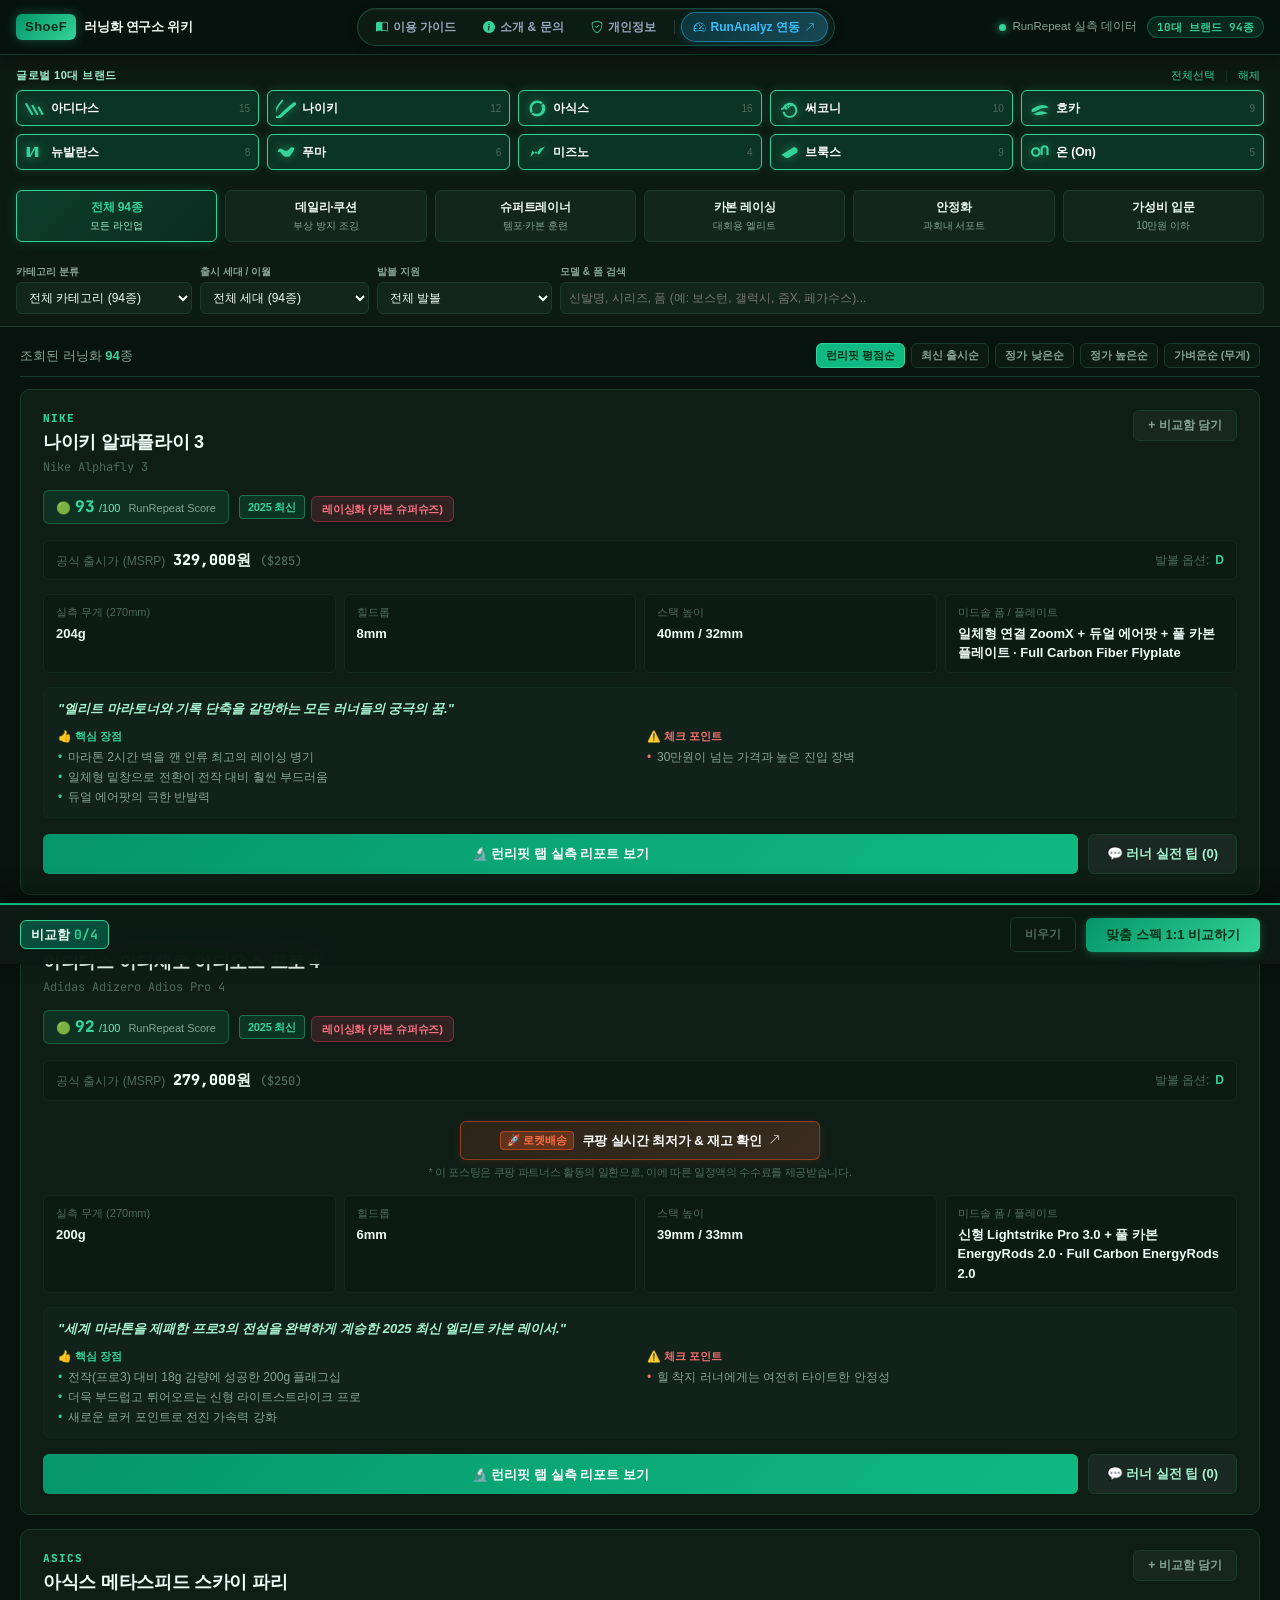
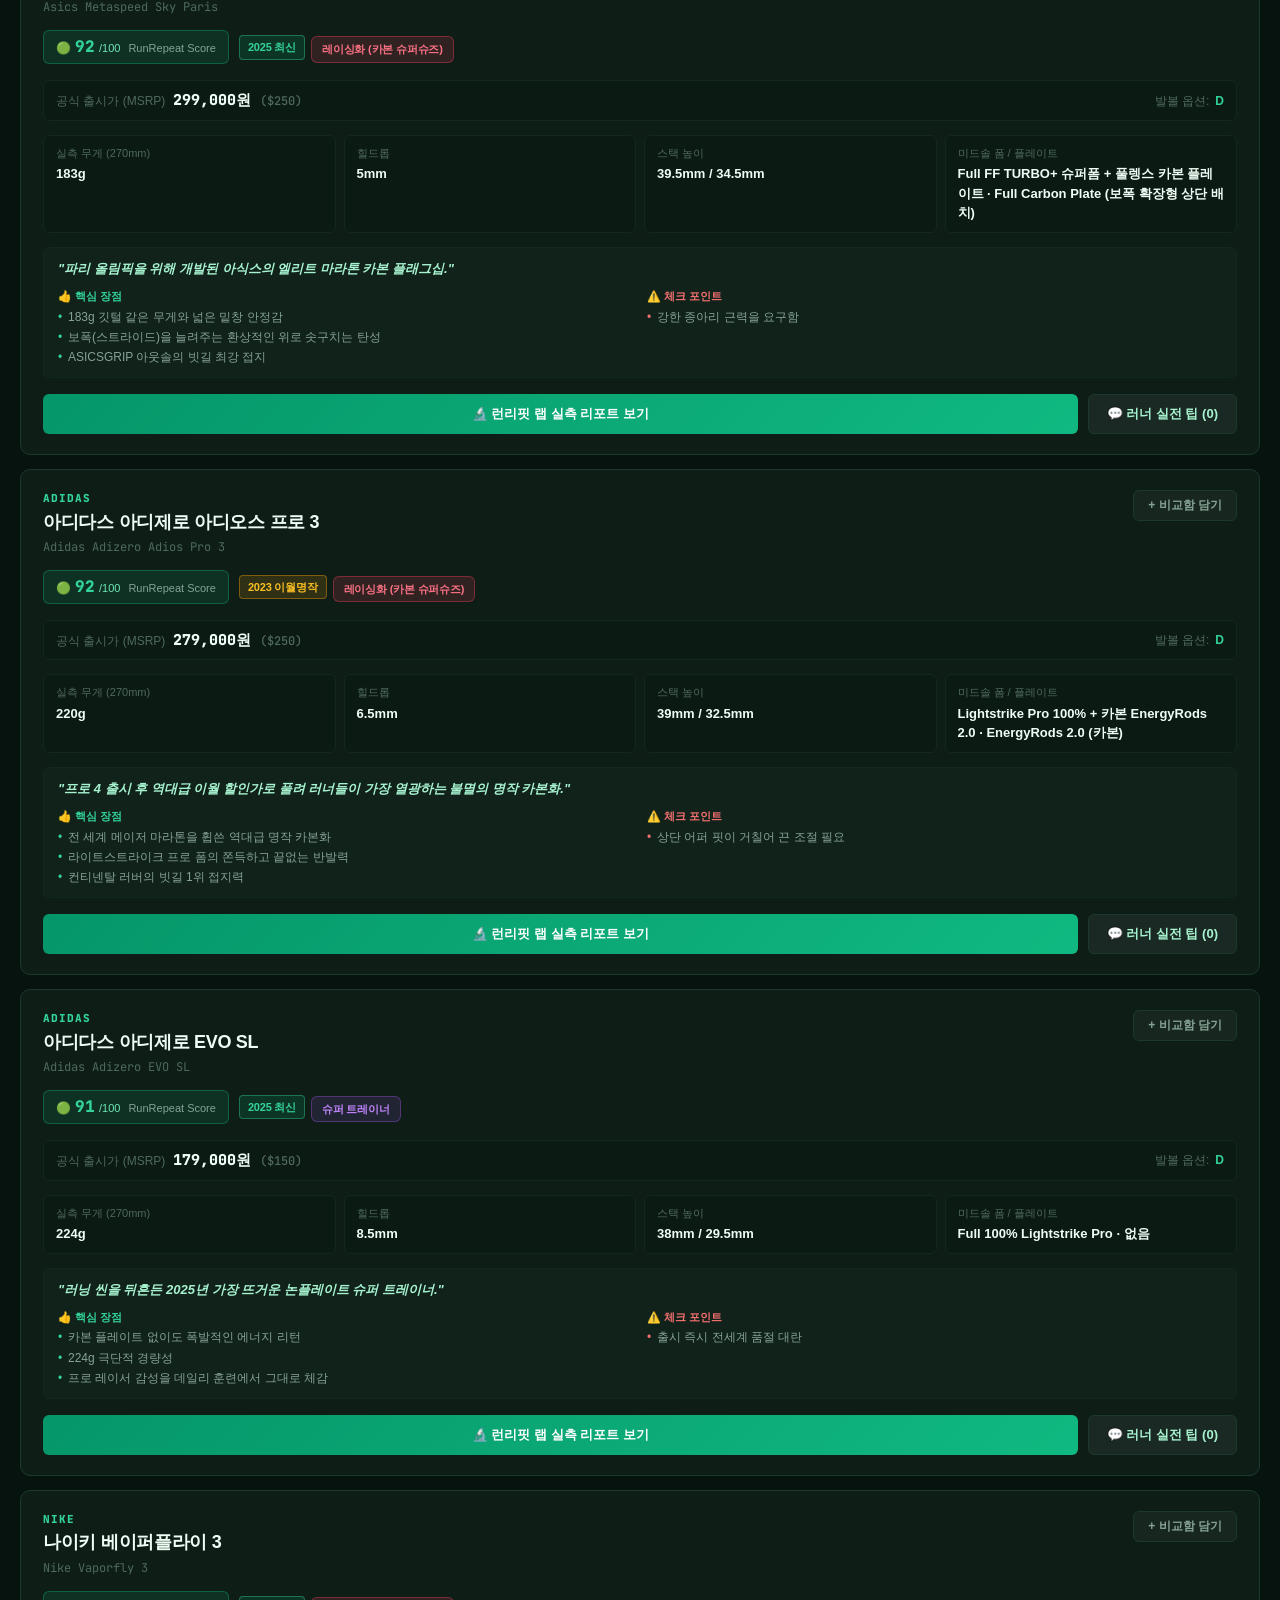
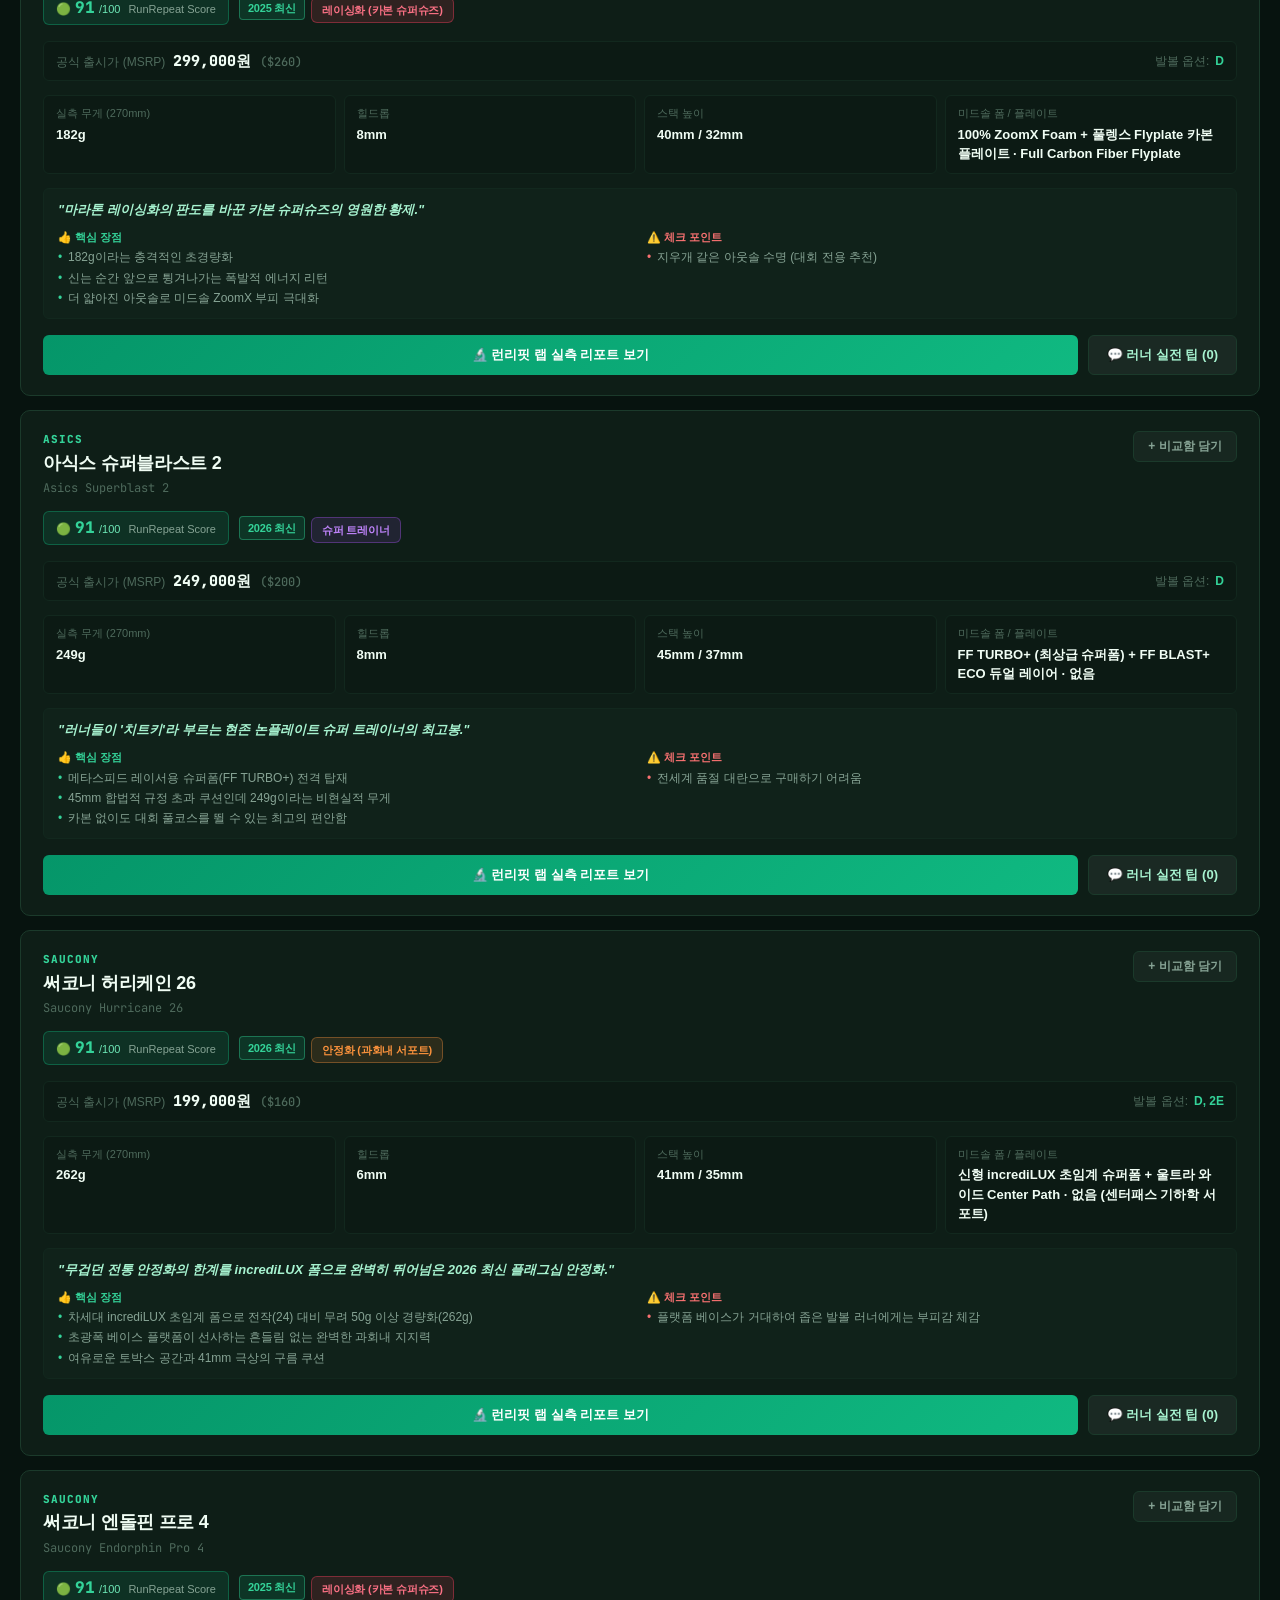
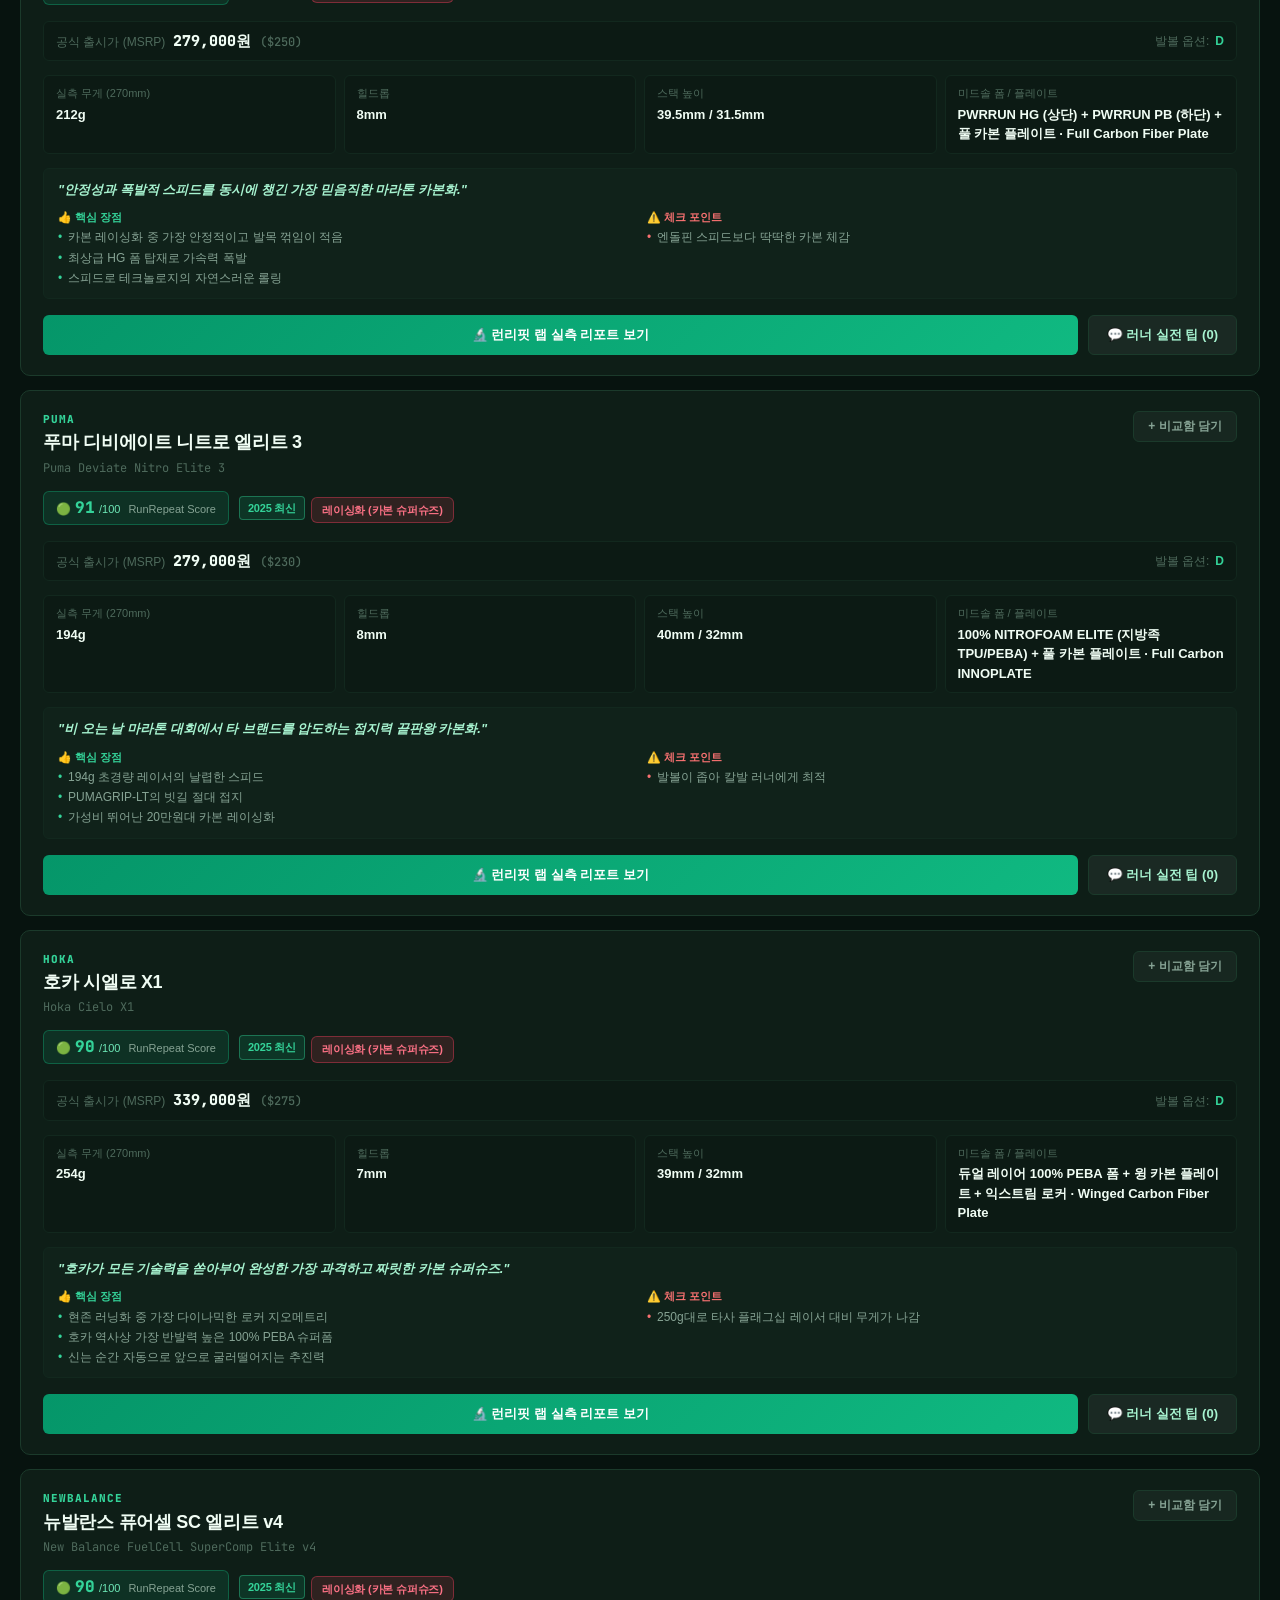
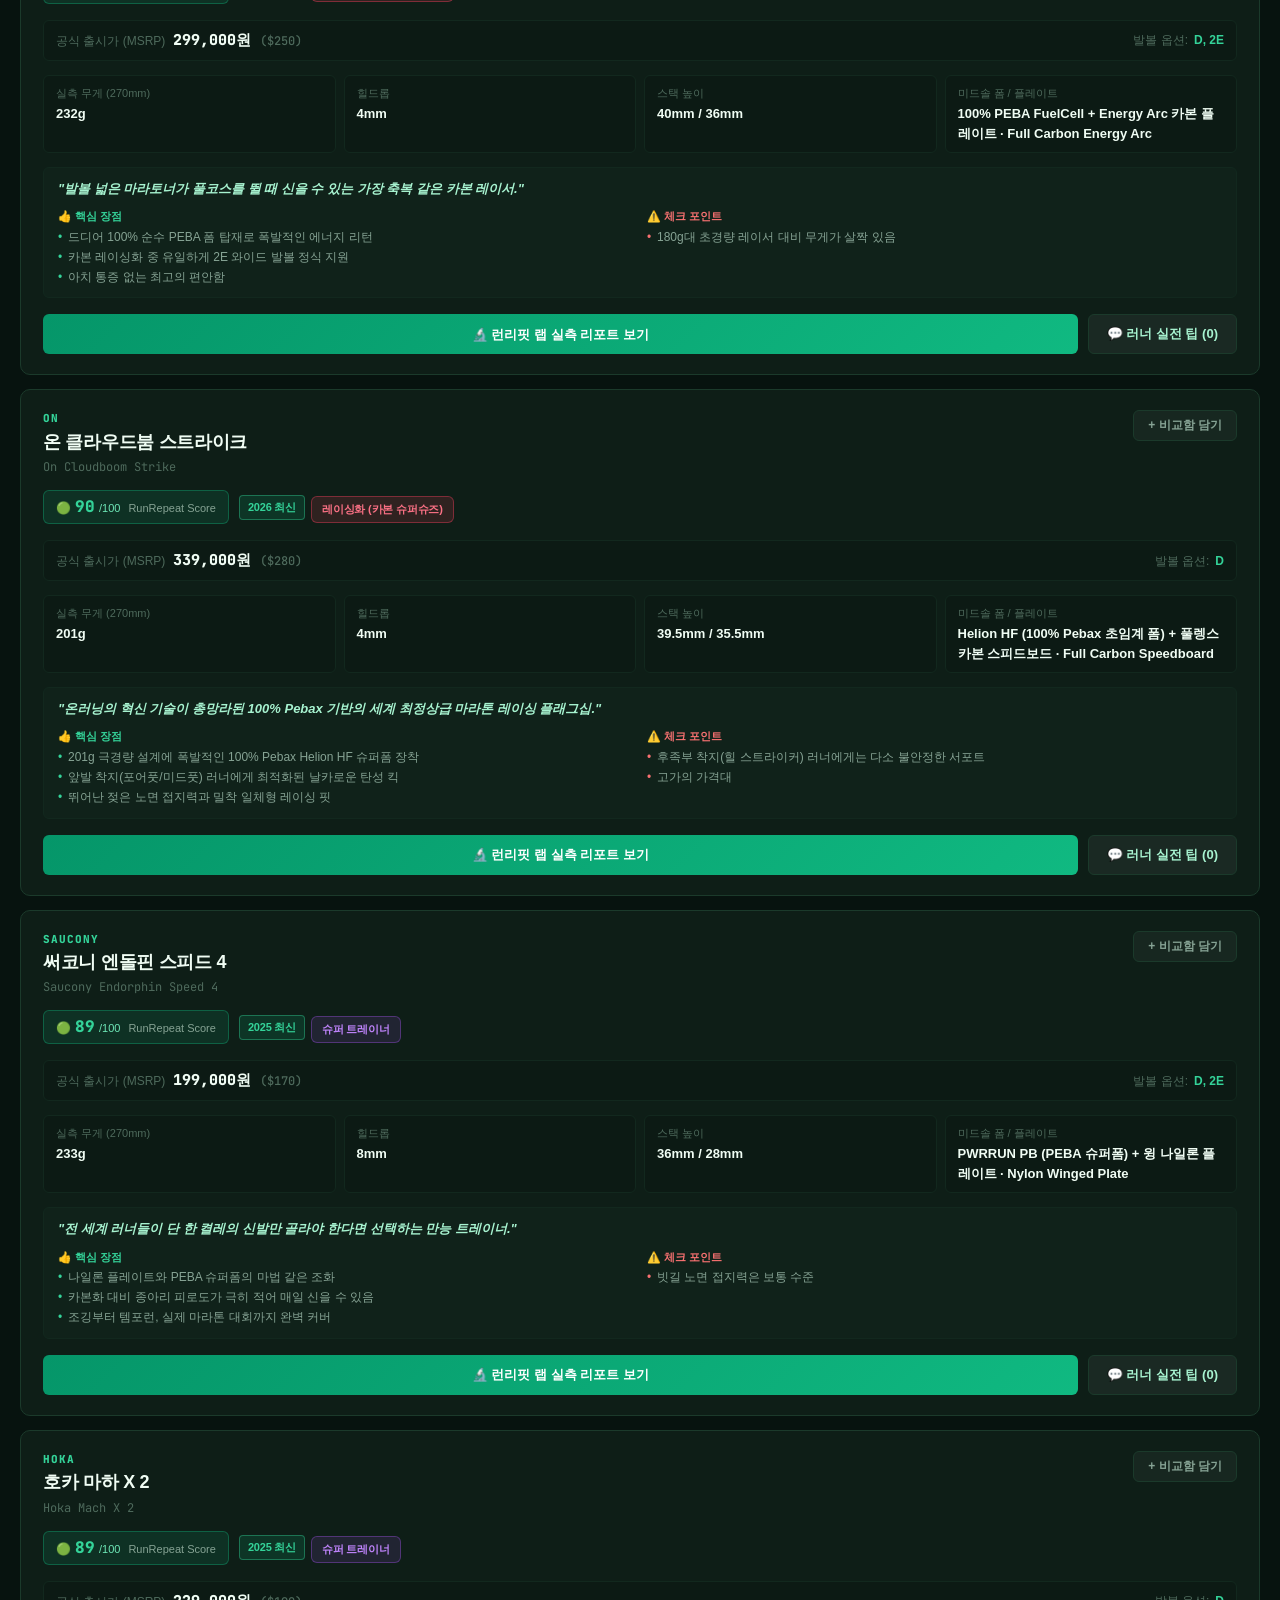
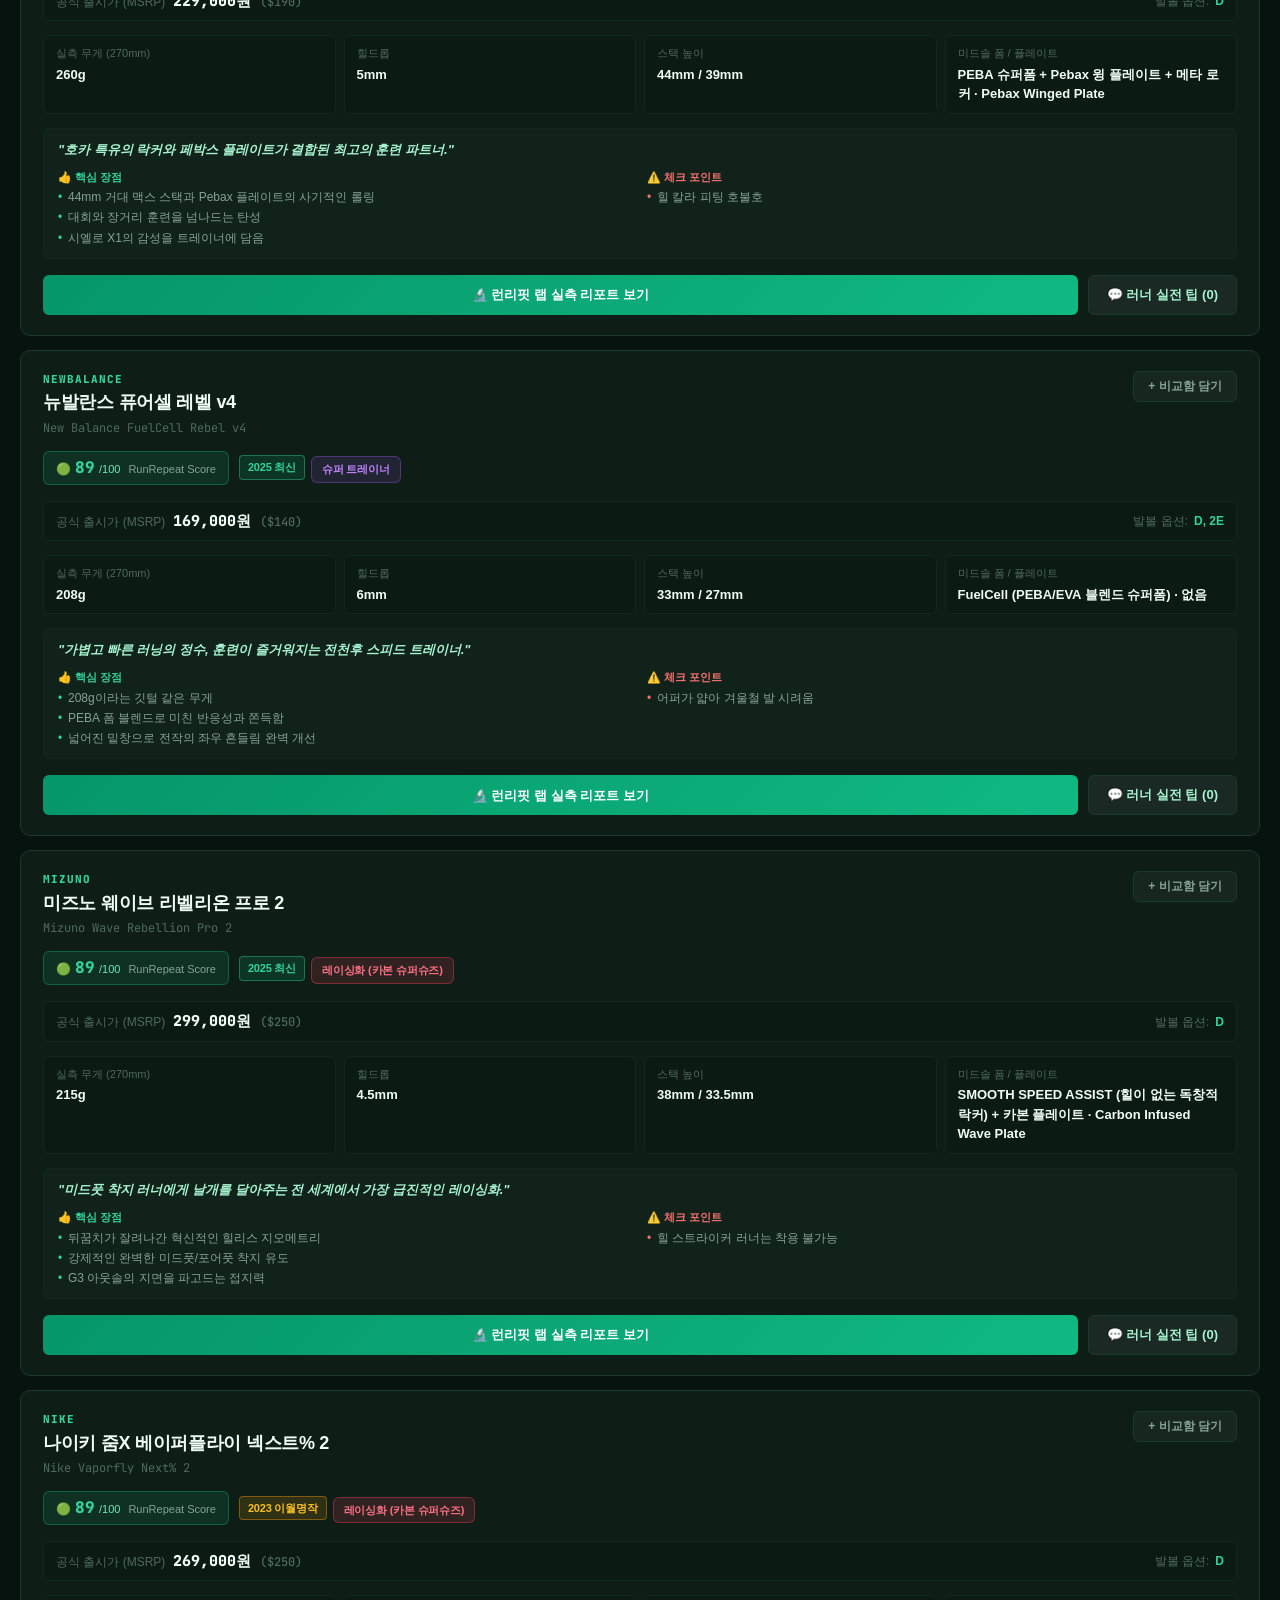
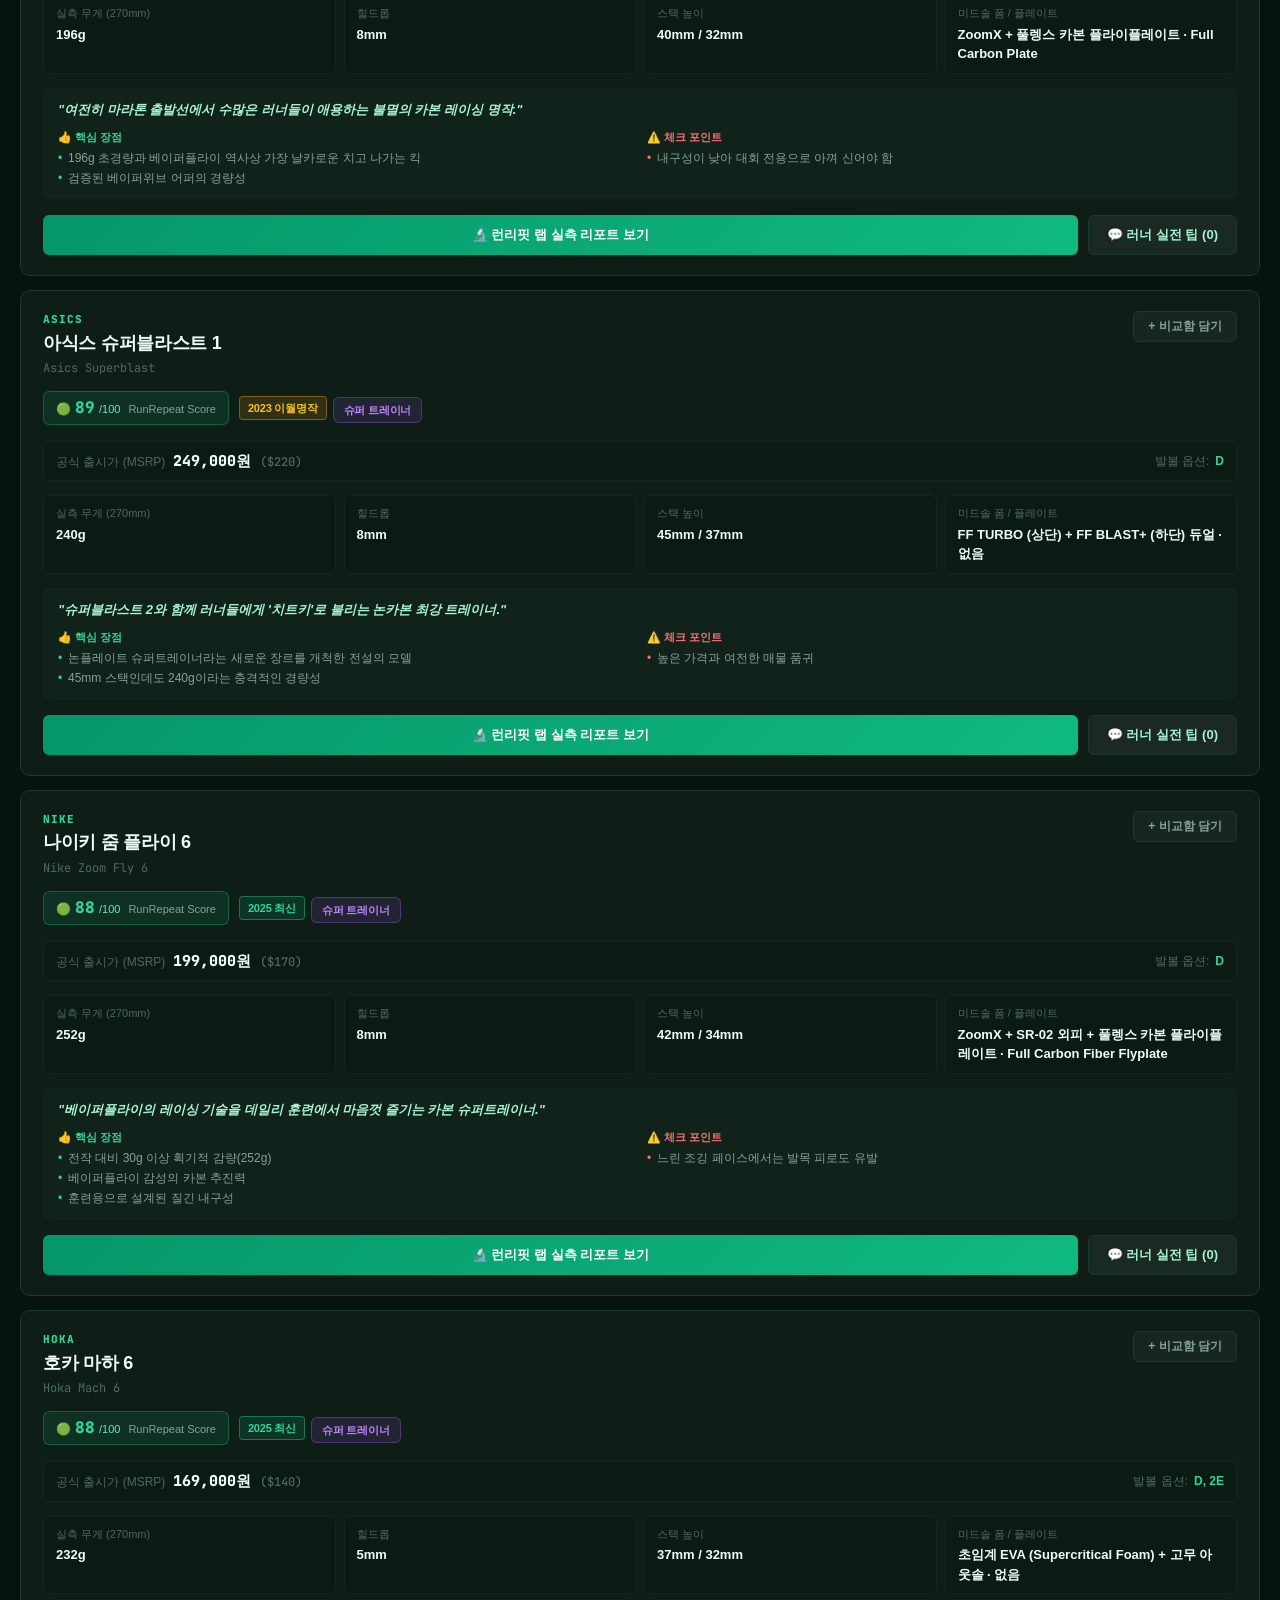
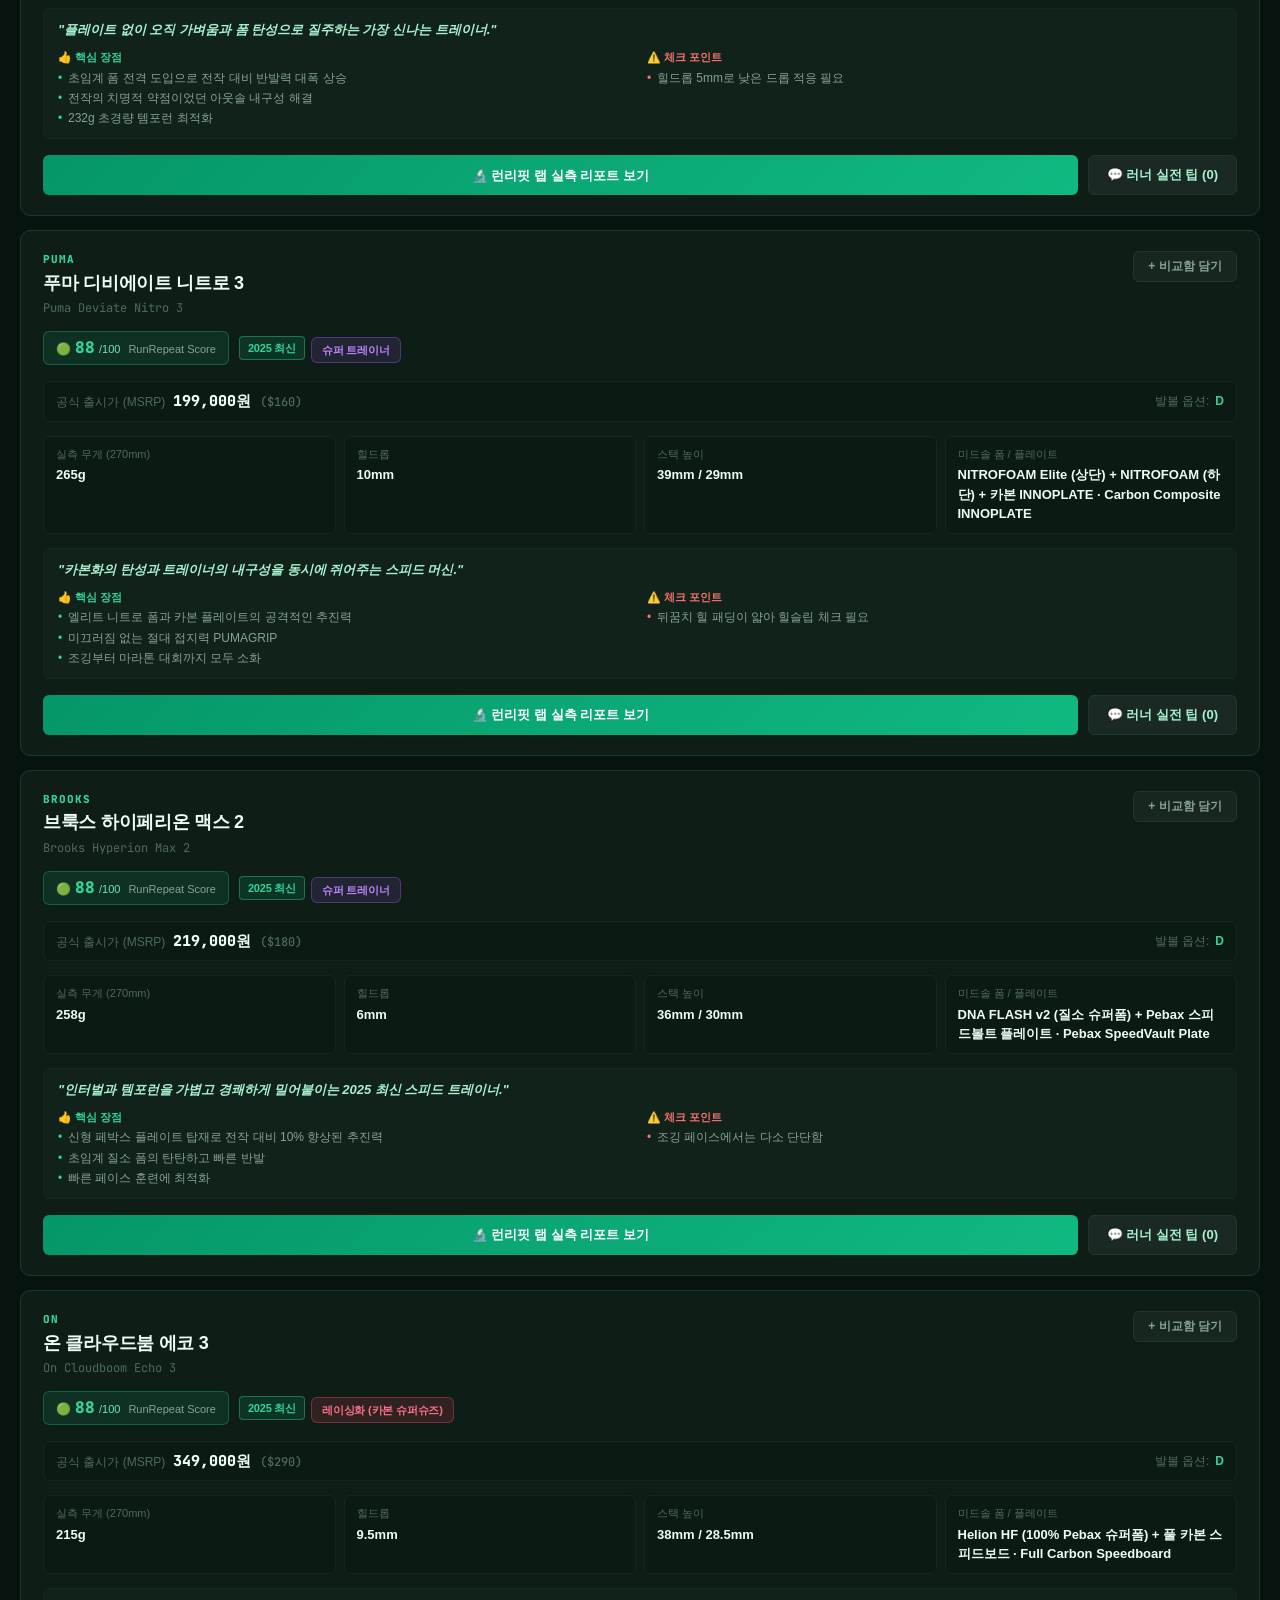
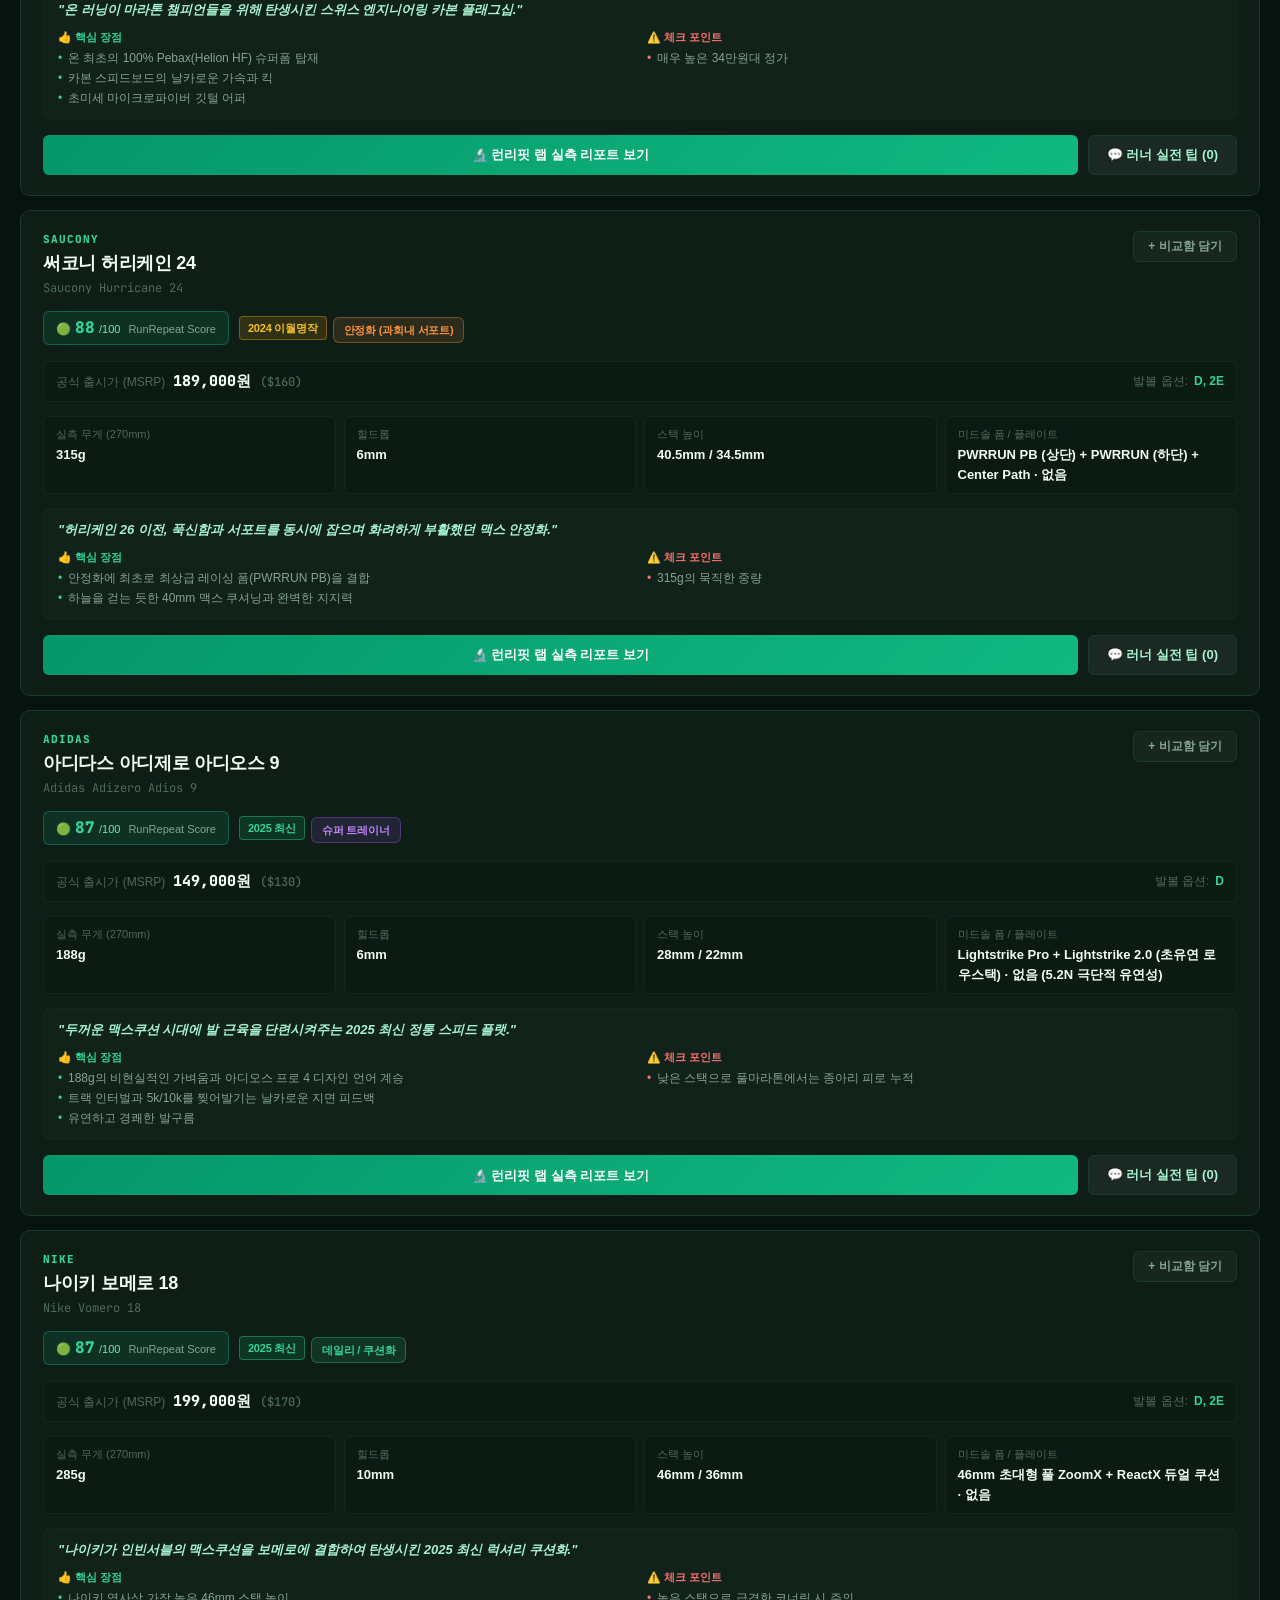
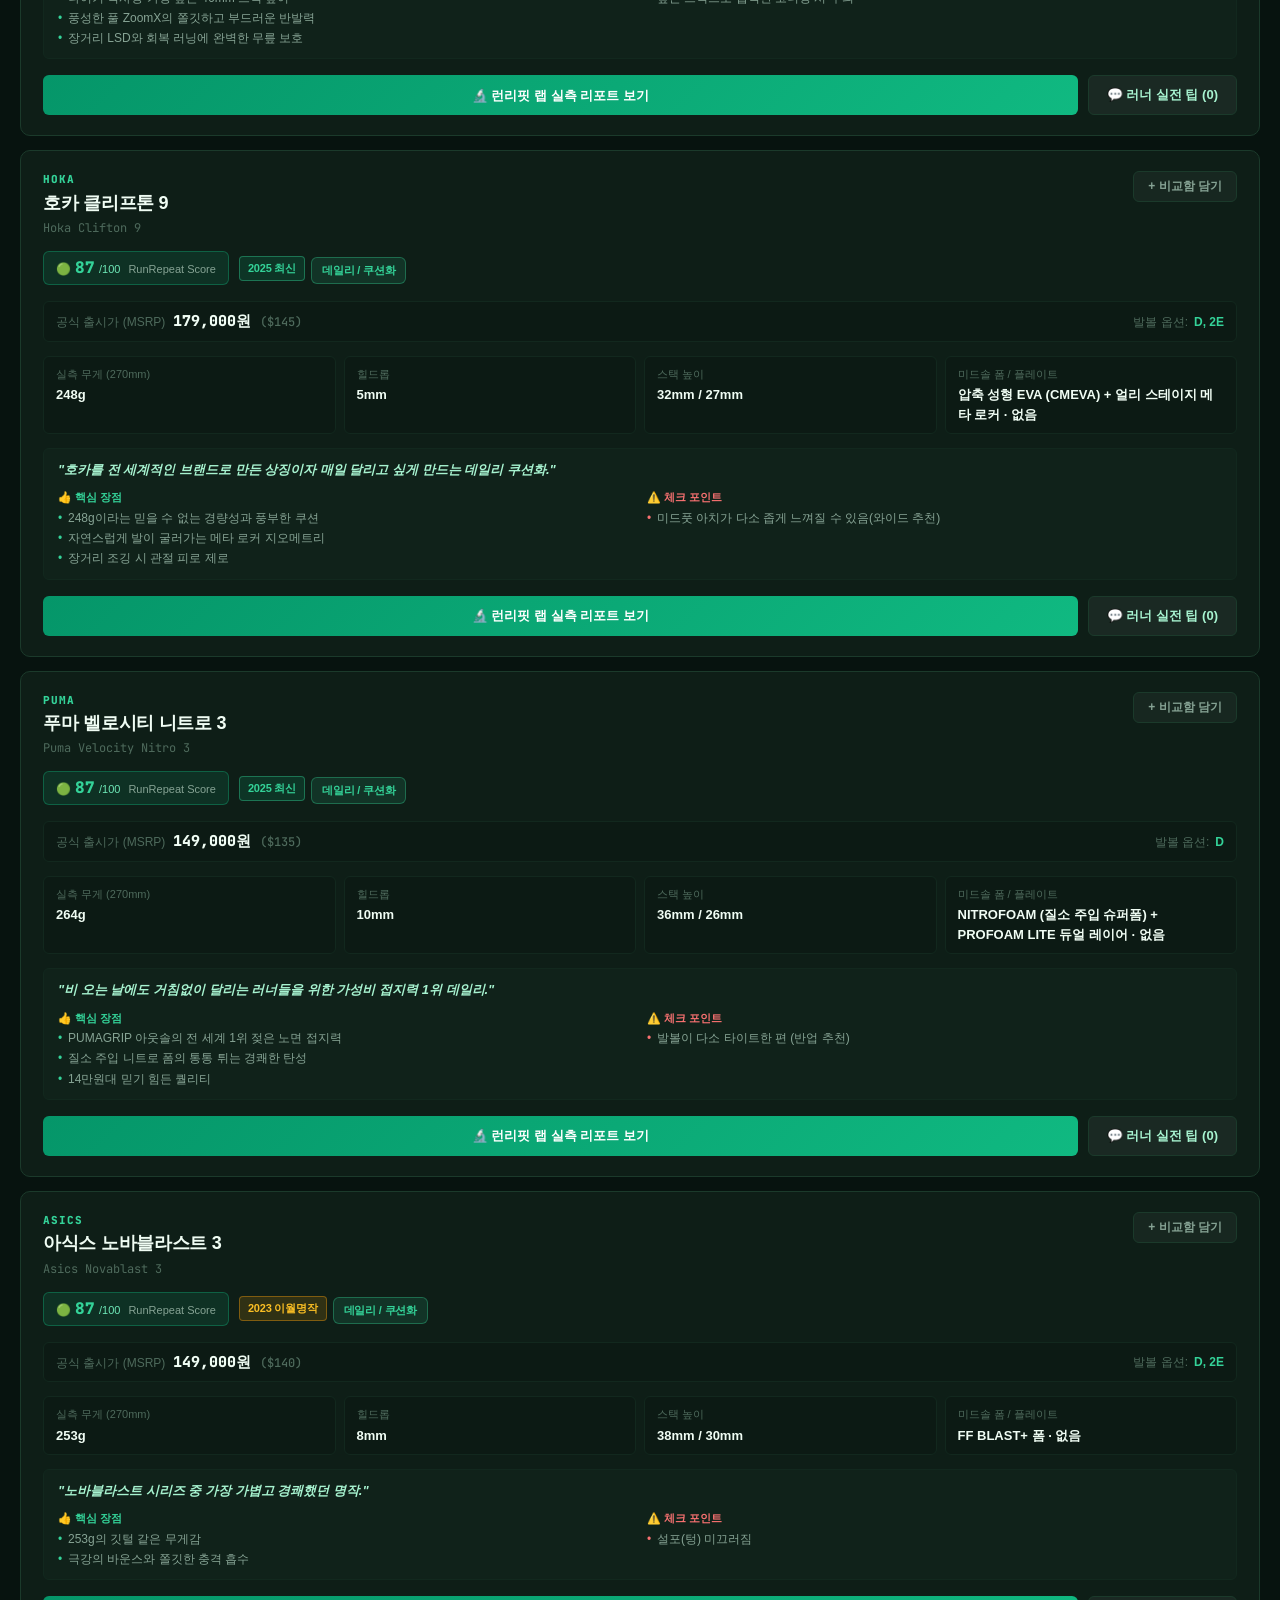
==== commit fde3a85f: "feat: add Coupang Partners affiliate link below MSRP for Adios Pro 4" ====
--- a/index.html
+++ b/index.html
@@ -410,7 +410,88 @@
   border-color: var(--border-color);
 }
 
-/* 2-2. 카테고리 / 사이즈 / 발볼 / 검색 콤팩트 툴바 */
+/* 2-2. 5대 카테고리 2*3 모바일 원클릭 버튼 그리드 */
+.wiki-cat-grid-2x3 {
+  display: grid;
+  grid-template-columns: repeat(6, 1fr);
+  gap: 8px;
+  margin-top: 10px;
+  margin-bottom: 12px;
+}
+
+.btn-wiki-cat {
+  background: var(--bg-tertiary);
+  border: 1px solid var(--border-color);
+  border-radius: var(--radius-sm);
+  padding: 8px 10px;
+  cursor: pointer;
+  display: flex;
+  flex-direction: column;
+  align-items: center;
+  justify-content: center;
+  gap: 3px;
+  transition: all 0.2s ease;
+  text-align: center;
+}
+
+.btn-wiki-cat:hover {
+  border-color: var(--accent-forest-bright);
+  background: rgba(16, 185, 129, 0.08);
+}
+
+.btn-wiki-cat.active {
+  background: linear-gradient(135deg, rgba(16, 185, 129, 0.22), rgba(5, 150, 105, 0.15));
+  border-color: var(--accent-forest-bright);
+  box-shadow: 0 0 12px rgba(16, 185, 129, 0.25);
+}
+
+.wcat-name {
+  font-size: 12px;
+  font-weight: 700;
+  color: var(--text-main);
+  letter-spacing: -0.2px;
+}
+
+.btn-wiki-cat.active .wcat-name {
+  color: var(--accent-forest-bright);
+}
+
+.wcat-desc {
+  font-size: 10px;
+  color: var(--text-muted);
+  white-space: nowrap;
+}
+
+.btn-wiki-cat.active .wcat-desc {
+  color: var(--accent-sage);
+}
+
+@media (max-width: 900px) {
+  .wiki-cat-grid-2x3 {
+    grid-template-columns: repeat(3, 1fr);
+    gap: 6px;
+  }
+}
+
+@media (max-width: 600px) {
+  .wiki-cat-grid-2x3 {
+    grid-template-columns: repeat(2, 1fr);
+    gap: 6px;
+    margin-top: 8px;
+    margin-bottom: 10px;
+  }
+  .btn-wiki-cat {
+    padding: 7px 8px;
+  }
+  .wcat-name {
+    font-size: 11px;
+  }
+  .wcat-desc {
+    font-size: 9px;
+  }
+}
+
+/* 2-3. 카테고리 / 사이즈 / 발볼 / 검색 콤팩트 툴바 */
 .filter-row {
   display: flex;
   flex-wrap: wrap;
@@ -1737,6 +1818,92 @@
 .widths-val {
   font-weight: 700;
   color: var(--accent-forest-bright);
+}
+
+/* 독립 블록 2-1: 쿠팡 파트너스 다이렉트 최저가 확인 (MSRP 하단 가운데 정렬) */
+.card-affiliate-box {
+  display: flex;
+  flex-direction: column;
+  align-items: center;
+  justify-content: center;
+  text-align: center;
+  margin-top: 6px;
+  margin-bottom: 2px;
+  width: 100%;
+}
+
+.btn-affiliate-coupang {
+  display: inline-flex;
+  align-items: center;
+  justify-content: center;
+  gap: 8px;
+  width: 100%;
+  max-width: 360px;
+  padding: 9px 16px;
+  background: linear-gradient(135deg, rgba(255, 87, 34, 0.12) 0%, rgba(255, 112, 67, 0.18) 100%);
+  border: 1px solid rgba(255, 87, 34, 0.45);
+  border-radius: var(--radius-sm, 6px);
+  color: #fff;
+  text-decoration: none;
+  font-size: 13px;
+  font-weight: 700;
+  letter-spacing: -0.2px;
+  transition: all 0.2s cubic-bezier(0.4, 0, 0.2, 1);
+  box-shadow: 0 2px 8px rgba(255, 87, 34, 0.15);
+  cursor: pointer;
+}
+
+.btn-affiliate-coupang:hover {
+  background: linear-gradient(135deg, #ff5722 0%, #ff7043 100%);
+  border-color: #ff5722;
+  color: #fff;
+  transform: translateY(-1px);
+  box-shadow: 0 4px 14px rgba(255, 87, 34, 0.35);
+}
+
+.aff-badge-rocket {
+  display: inline-flex;
+  align-items: center;
+  gap: 2px;
+  font-size: 11px;
+  font-weight: 800;
+  padding: 2px 6px;
+  background: rgba(255, 87, 34, 0.25);
+  border: 1px solid rgba(255, 87, 34, 0.5);
+  border-radius: 4px;
+  color: #ff7043;
+  line-height: 1.2;
+}
+
+.btn-affiliate-coupang:hover .aff-badge-rocket {
+  background: #fff;
+  color: #ff5722;
+  border-color: #fff;
+}
+
+.aff-title {
+  color: #fff;
+  font-weight: 700;
+}
+
+.aff-arrow {
+  font-size: 11px;
+  opacity: 0.8;
+  transition: transform 0.2s;
+}
+
+.btn-affiliate-coupang:hover .aff-arrow {
+  transform: translate(2px, -2px);
+  opacity: 1;
+}
+
+.aff-disclosure {
+  font-size: 10.5px;
+  color: var(--text-dim, #64748b);
+  margin-top: 5px;
+  text-align: center;
+  letter-spacing: -0.3px;
+  line-height: 1.35;
 }
 
 /* 독립 블록 3: 4대 핵심 랩 실측 수치 그리드 */
@@ -2607,7 +2774,35 @@
         </div>
       </div>
 
-      <!-- 2-2. 5대 카테고리 / 발볼 / 검색 툴바 -->
+      <!-- 2-2. 5대 카테고리 2*3 모바일 원클릭 버튼 그리드 -->
+      <div class="wiki-cat-grid-2x3" id="wikiCatGrid2x3">
+        <button type="button" class="btn-wiki-cat active" data-cat="all">
+          <span class="wcat-name">전체 94종</span>
+          <span class="wcat-desc">모든 라인업</span>
+        </button>
+        <button type="button" class="btn-wiki-cat" data-cat="daily">
+          <span class="wcat-name">데일리·쿠션</span>
+          <span class="wcat-desc">부상 방지 조깅</span>
+        </button>
+        <button type="button" class="btn-wiki-cat" data-cat="super_trainer">
+          <span class="wcat-name">슈퍼트레이너</span>
+          <span class="wcat-desc">템포·카본 훈련</span>
+        </button>
+        <button type="button" class="btn-wiki-cat" data-cat="racing">
+          <span class="wcat-name">카본 레이싱</span>
+          <span class="wcat-desc">대회용 엘리트</span>
+        </button>
+        <button type="button" class="btn-wiki-cat" data-cat="stability">
+          <span class="wcat-name">안정화</span>
+          <span class="wcat-desc">과회내 서포트</span>
+        </button>
+        <button type="button" class="btn-wiki-cat" data-cat="budget">
+          <span class="wcat-name">가성비 입문</span>
+          <span class="wcat-desc">10만원 이하</span>
+        </button>
+      </div>
+
+      <!-- 2-3. 발볼 / 세대 / 검색 툴바 -->
       <div class="filter-row">
         
         <!-- 카테고리 셀렉트 (5대 카테고리) -->
@@ -3385,7 +3580,12 @@
       "url": "https://runrepeat.com/adidas-adizero-adios-pro-4"
     },
     "gen_type": "current",
-    "release_year": 2025
+    "release_year": 2025,
+    "affiliate": {
+      "provider": "coupang",
+      "url": "https://link.coupang.com/a/hcC1dgB4F2",
+      "label": "쿠팡 실시간 최저가 & 재고 확인"
+    }
   },
   {
     "id": "nike_revolution_7",
@@ -6948,6 +7148,18 @@
             </div>
           </div>
 
+          ${shoe.affiliate ? `
+          <!-- 쿠팡 파트너스 다이렉트 링크 바 (MSRP 하단 가운데 정렬) -->
+          <div class="card-affiliate-box">
+            <a href="${shoe.affiliate.url}" target="_blank" rel="nofollow noopener noreferrer" referrerpolicy="unsafe-url" class="btn-affiliate-coupang">
+              <span class="aff-badge-rocket">🚀 로켓배송</span>
+              <span class="aff-title">${shoe.affiliate.label || '쿠팡 실시간 최저가 &amp; 재고 확인'}</span>
+              <i class="bi bi-arrow-up-right aff-arrow"></i>
+            </a>
+            <div class="aff-disclosure">* 이 포스팅은 쿠팡 파트너스 활동의 일환으로, 이에 따른 일정액의 수수료를 제공받습니다.</div>
+          </div>
+          ` : ''}
+
           <!-- 독립 블록 3: 4대 핵심 랩 실측 수치 그리드 -->
           <div class="card-specs-grid">
             <div class="spec-cell">
@@ -7032,7 +7244,32 @@
       renderShoes();
     });
 
-    categoryFilter.addEventListener('change', renderShoes);
+    // 2x3 Category Grid Button Events & Sync
+    const catGridBtns = document.querySelectorAll('.btn-wiki-cat');
+    function syncCategoryActive(cat) {
+      catGridBtns.forEach(b => {
+        if (b.dataset.cat === cat) {
+          b.classList.add('active');
+        } else {
+          b.classList.remove('active');
+        }
+      });
+      if (categoryFilter && categoryFilter.value !== cat) {
+        categoryFilter.value = cat;
+      }
+    }
+
+    catGridBtns.forEach(btn => {
+      btn.addEventListener('click', () => {
+        syncCategoryActive(btn.dataset.cat);
+        renderShoes();
+      });
+    });
+
+    categoryFilter.addEventListener('change', () => {
+      syncCategoryActive(categoryFilter.value);
+      renderShoes();
+    });
     if (genFilter) genFilter.addEventListener('change', renderShoes);
     widthFilter.addEventListener('change', renderShoes);
     searchKeyword.addEventListener('input', renderShoes);
@@ -7129,6 +7366,17 @@
   initBrandButtons();
   updateCategoryOptionCounts();
   attachEvents();
+
+  // Handle URL Parameter (?cat=...)
+  const urlParams = new URLSearchParams(window.location.search);
+  const initialCat = urlParams.get('cat');
+  if (initialCat && ['all', 'daily', 'super_trainer', 'racing', 'stability', 'budget'].includes(initialCat)) {
+    if (categoryFilter) categoryFilter.value = initialCat;
+    document.querySelectorAll('.btn-wiki-cat').forEach(b => {
+      b.classList.toggle('active', b.dataset.cat === initialCat);
+    });
+  }
+
   renderShoes();
 })();
 
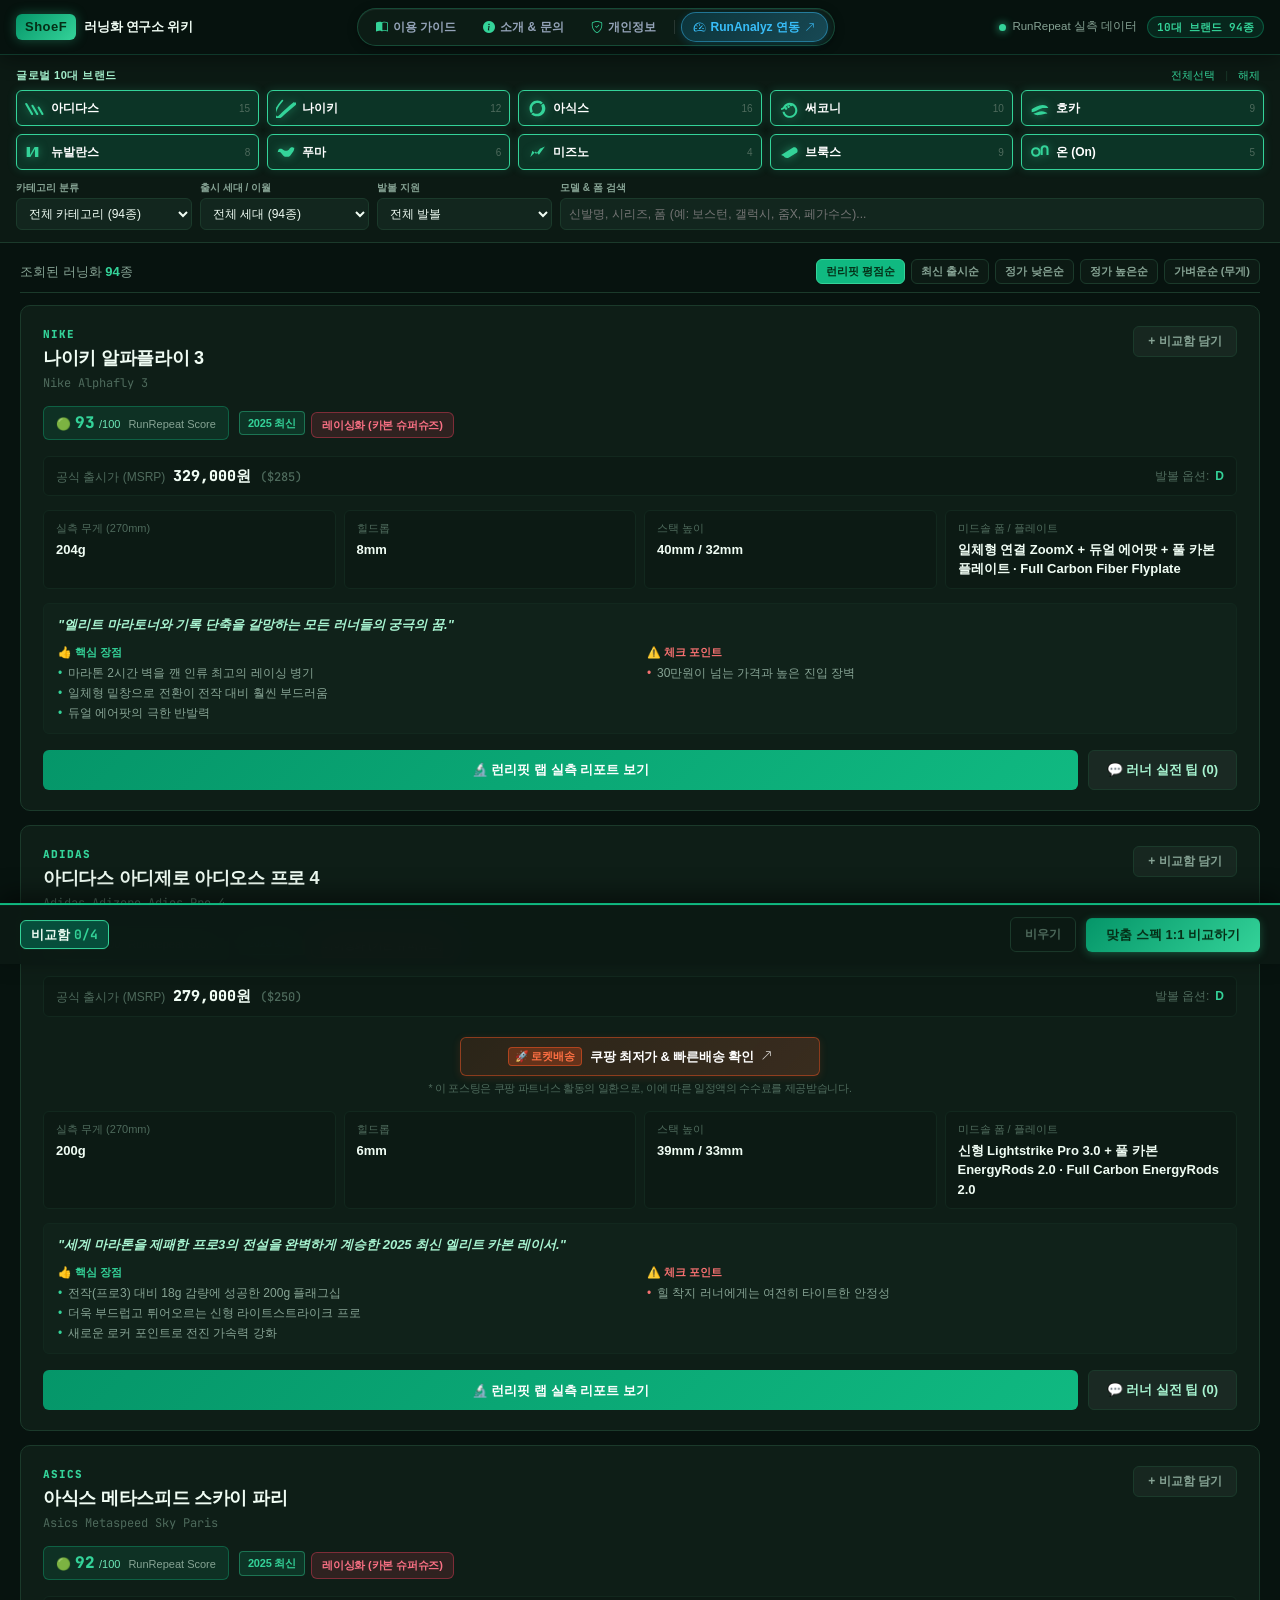
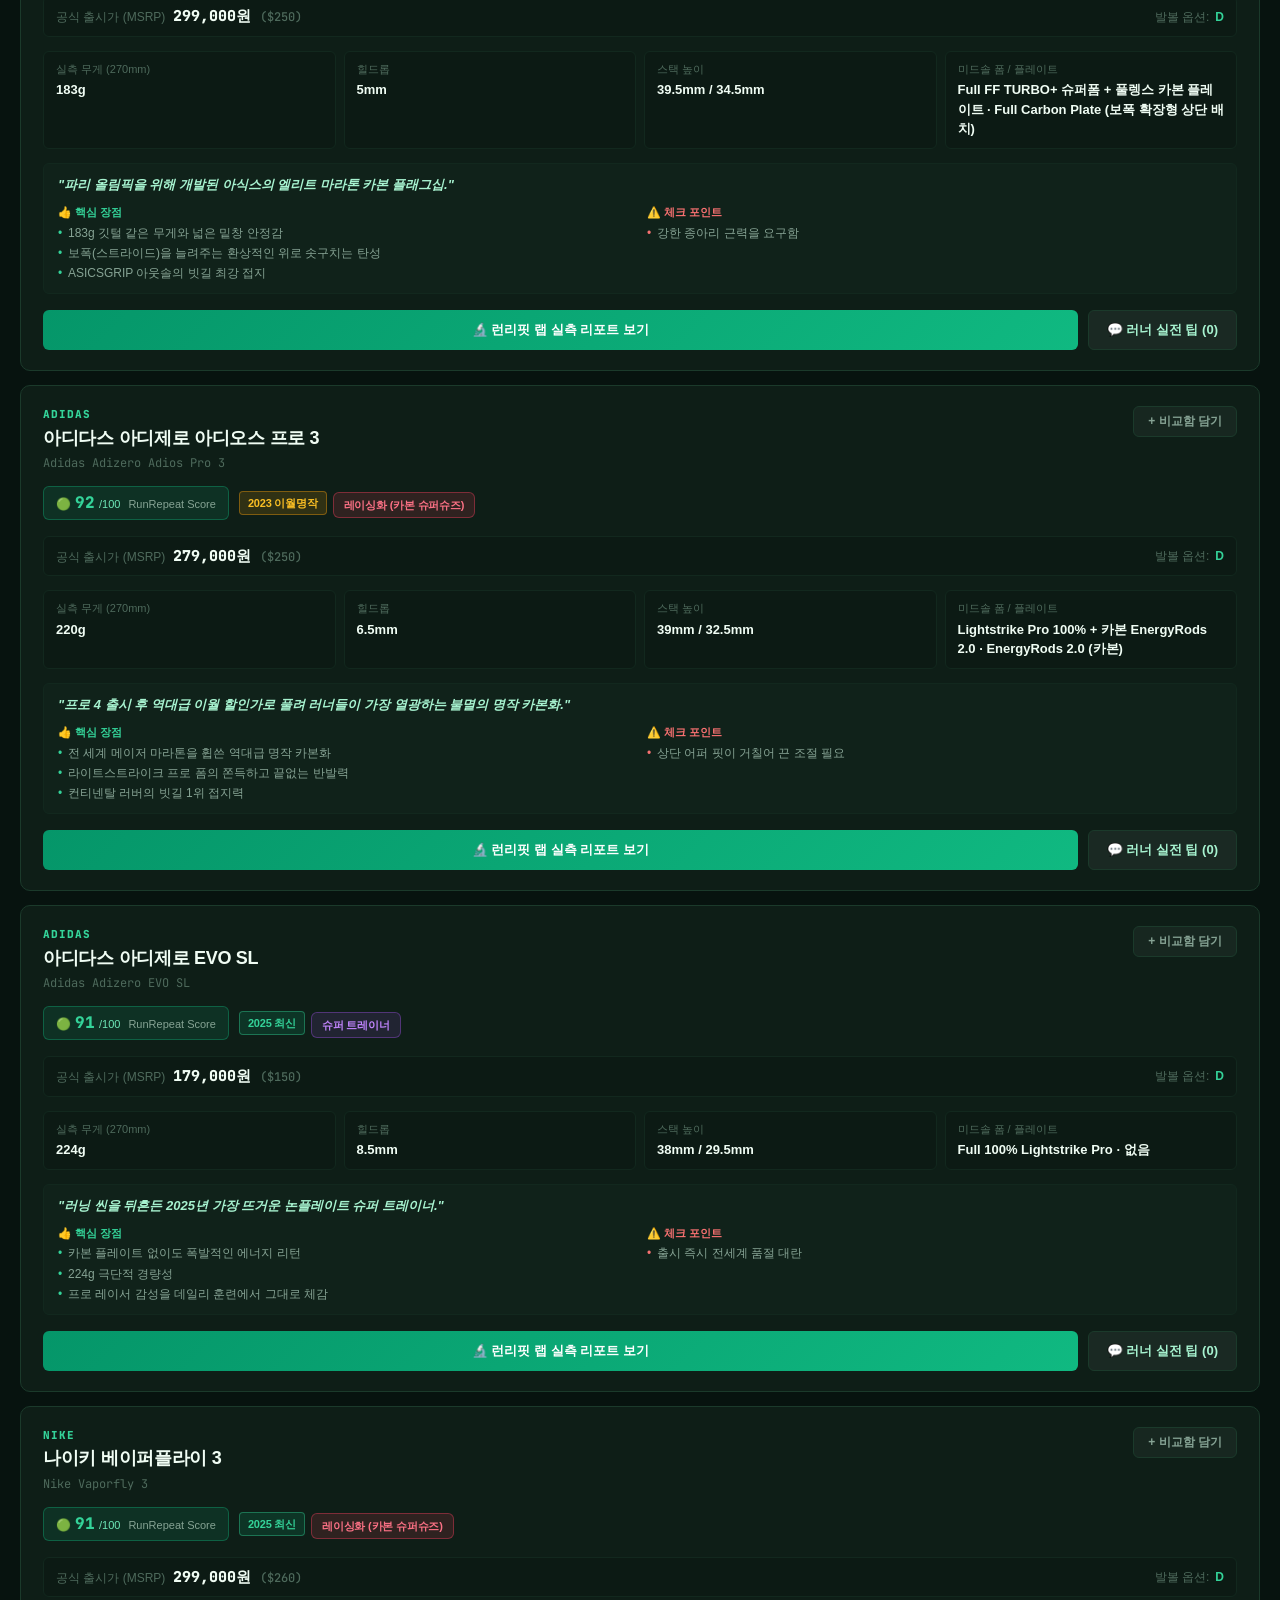
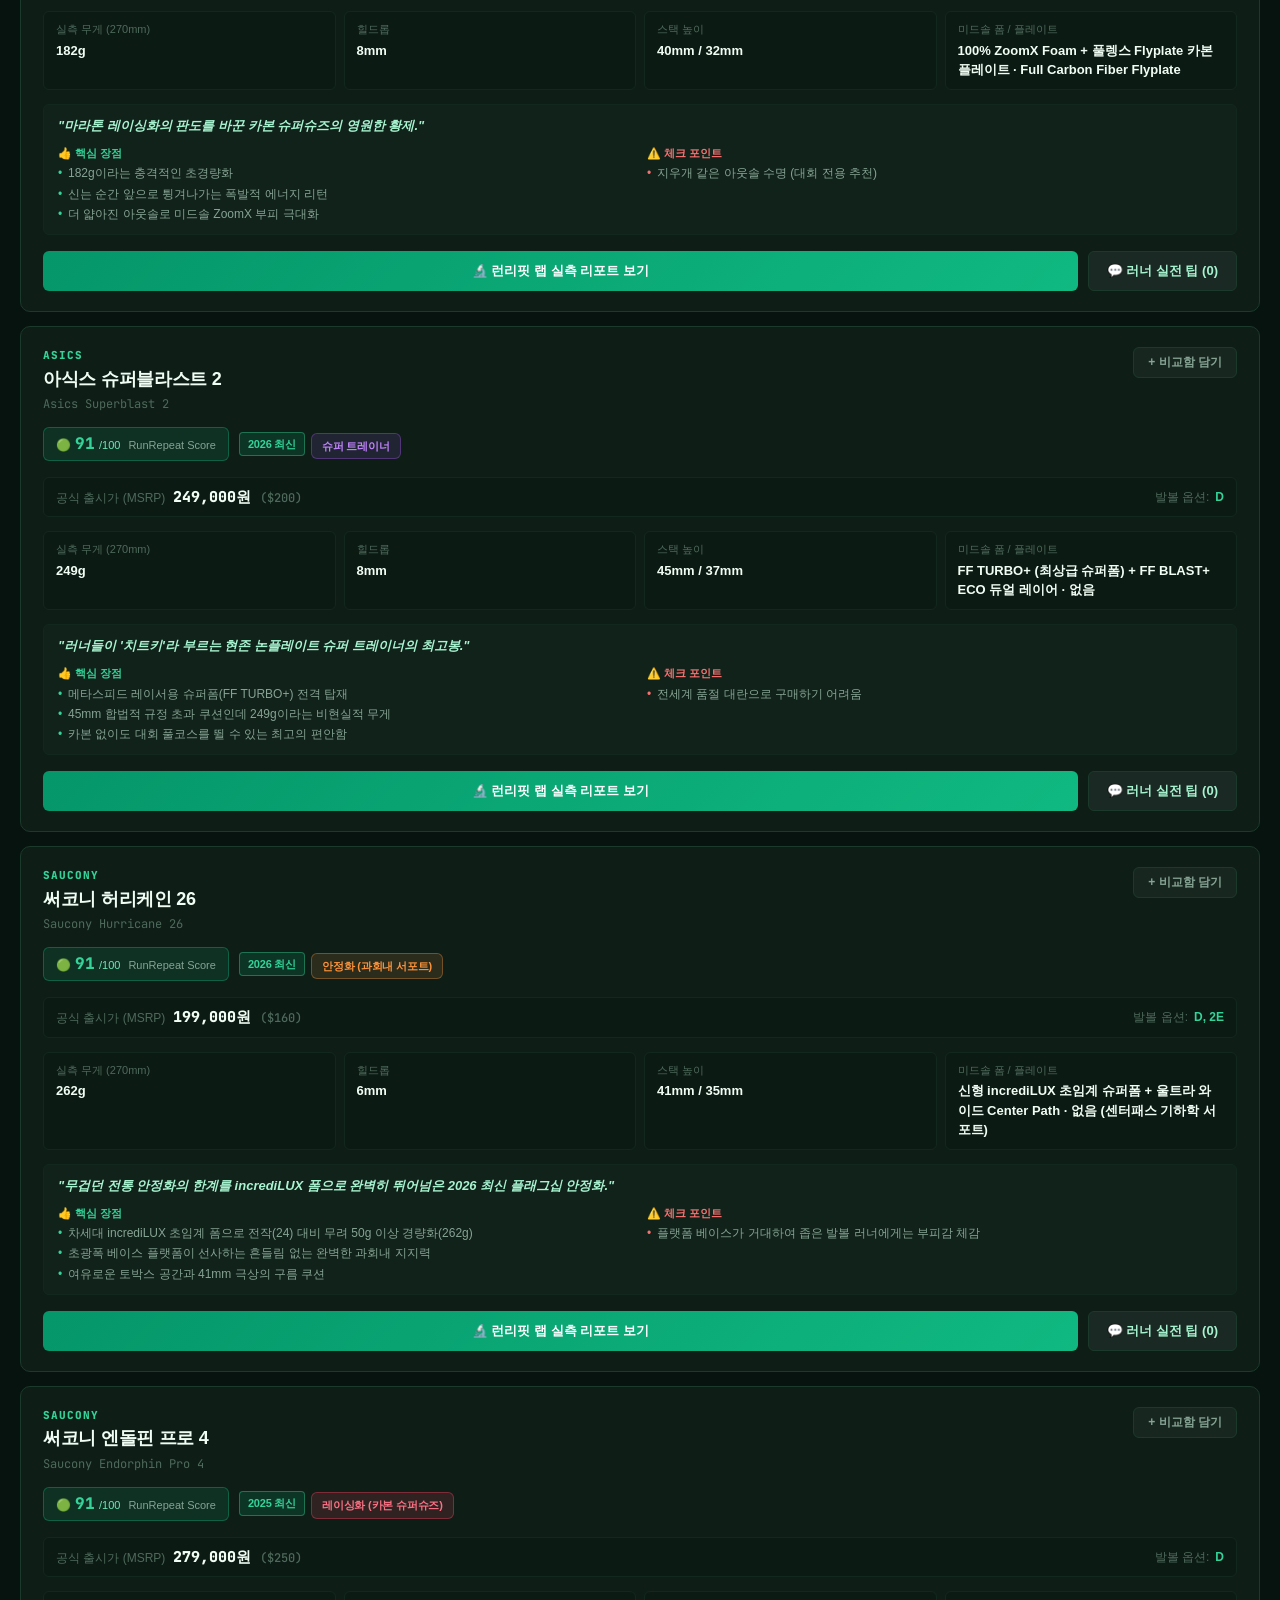
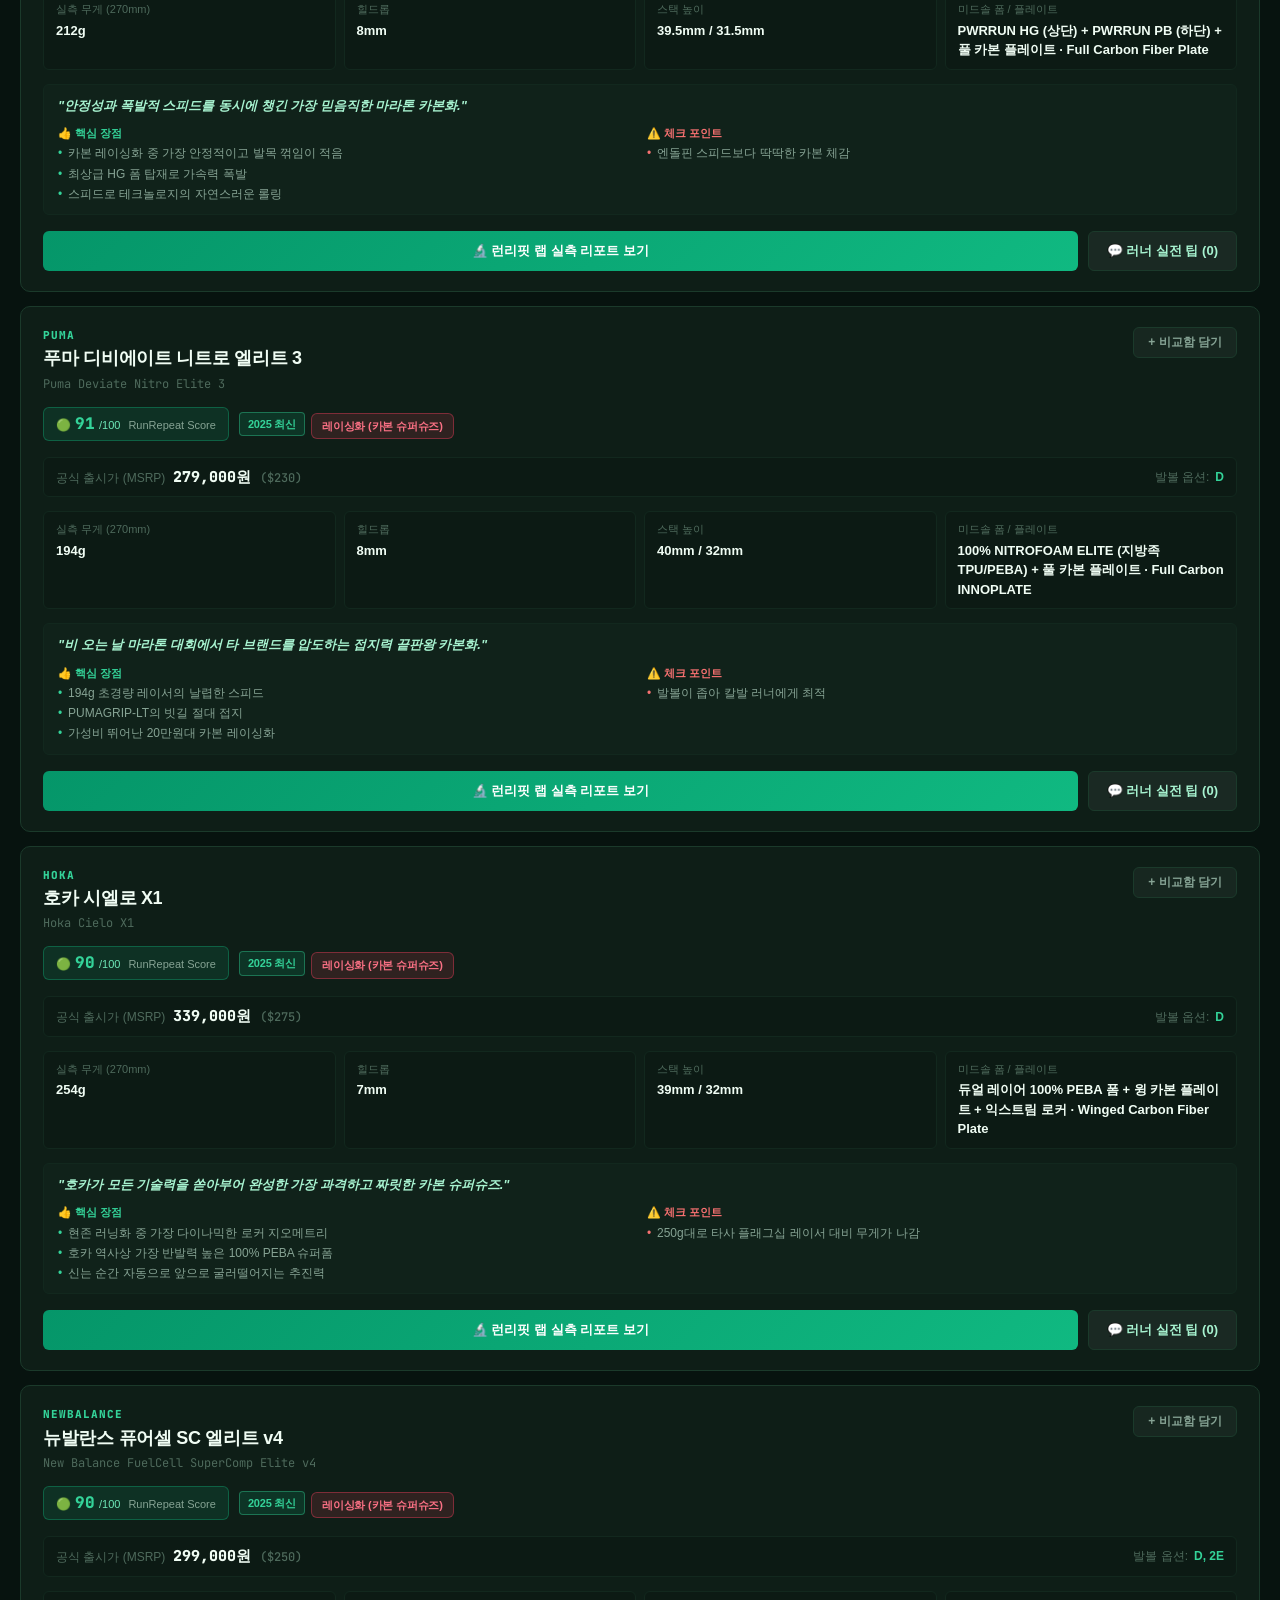
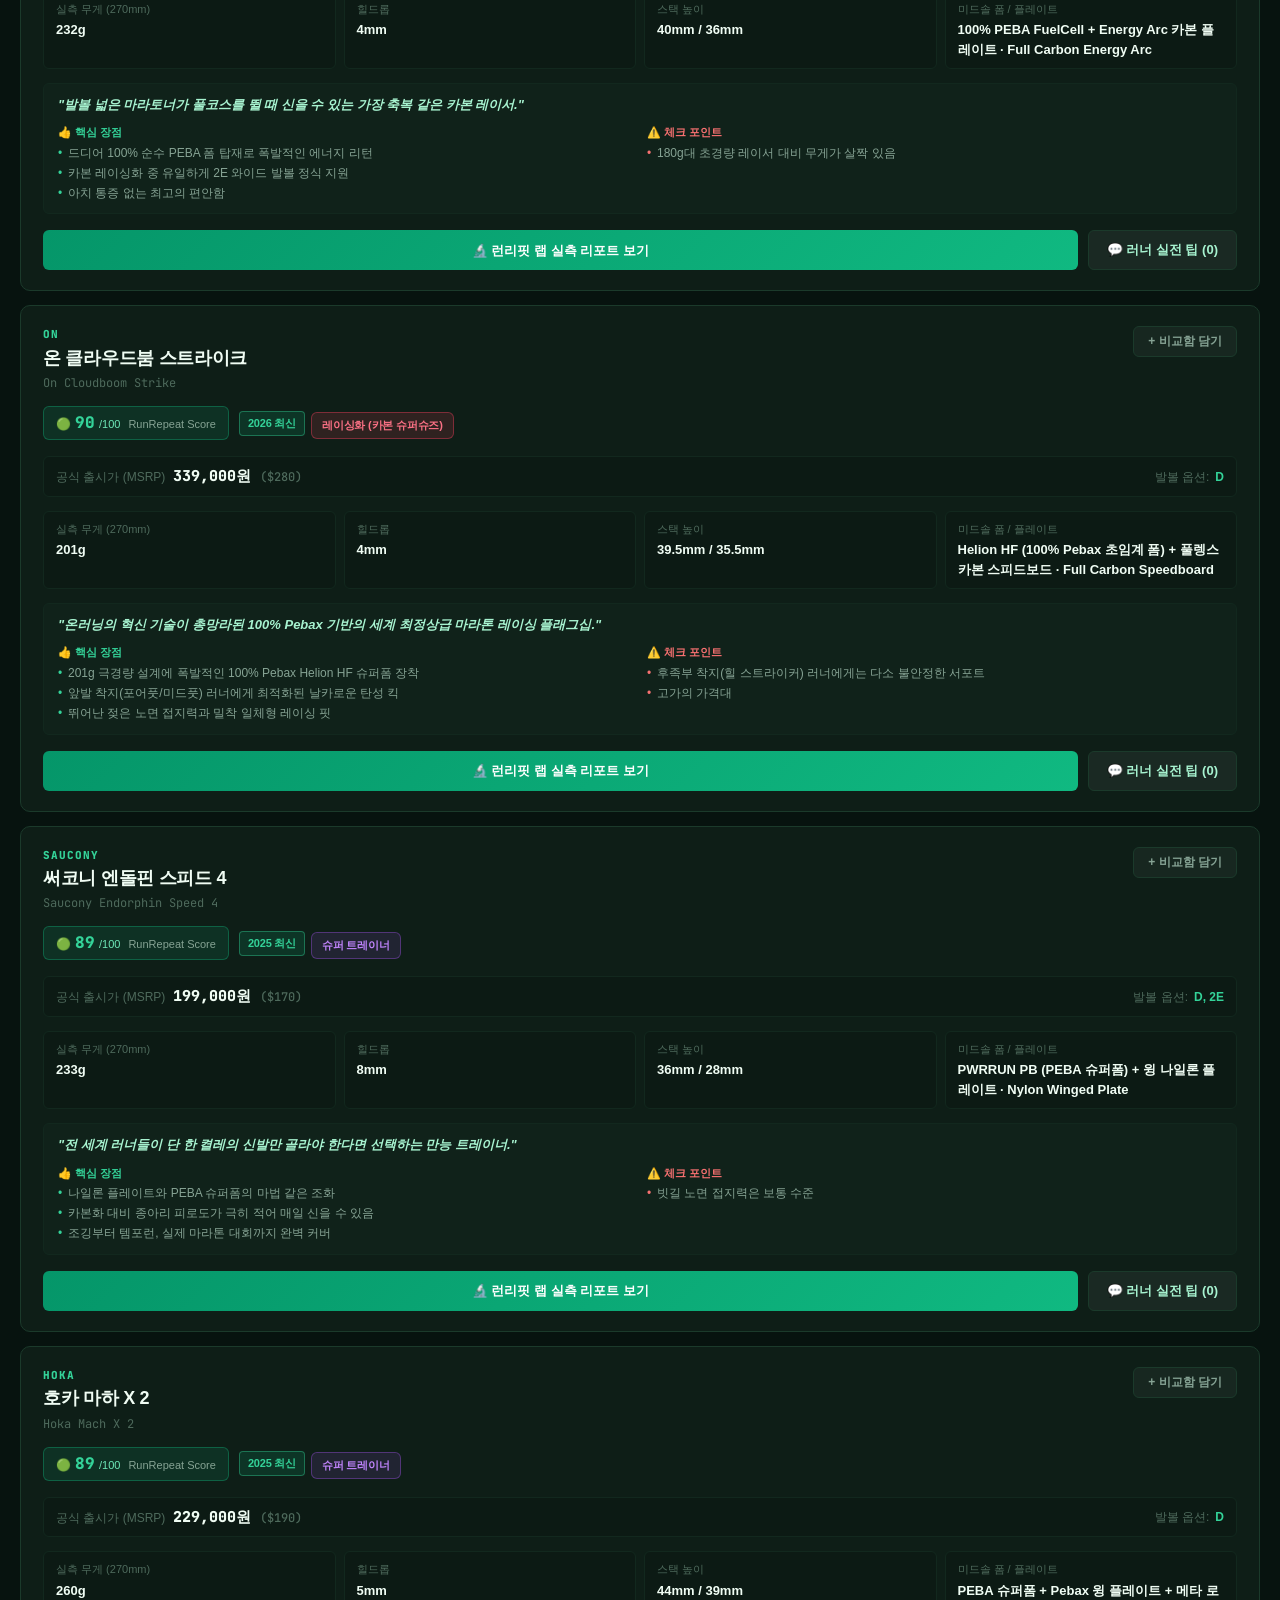
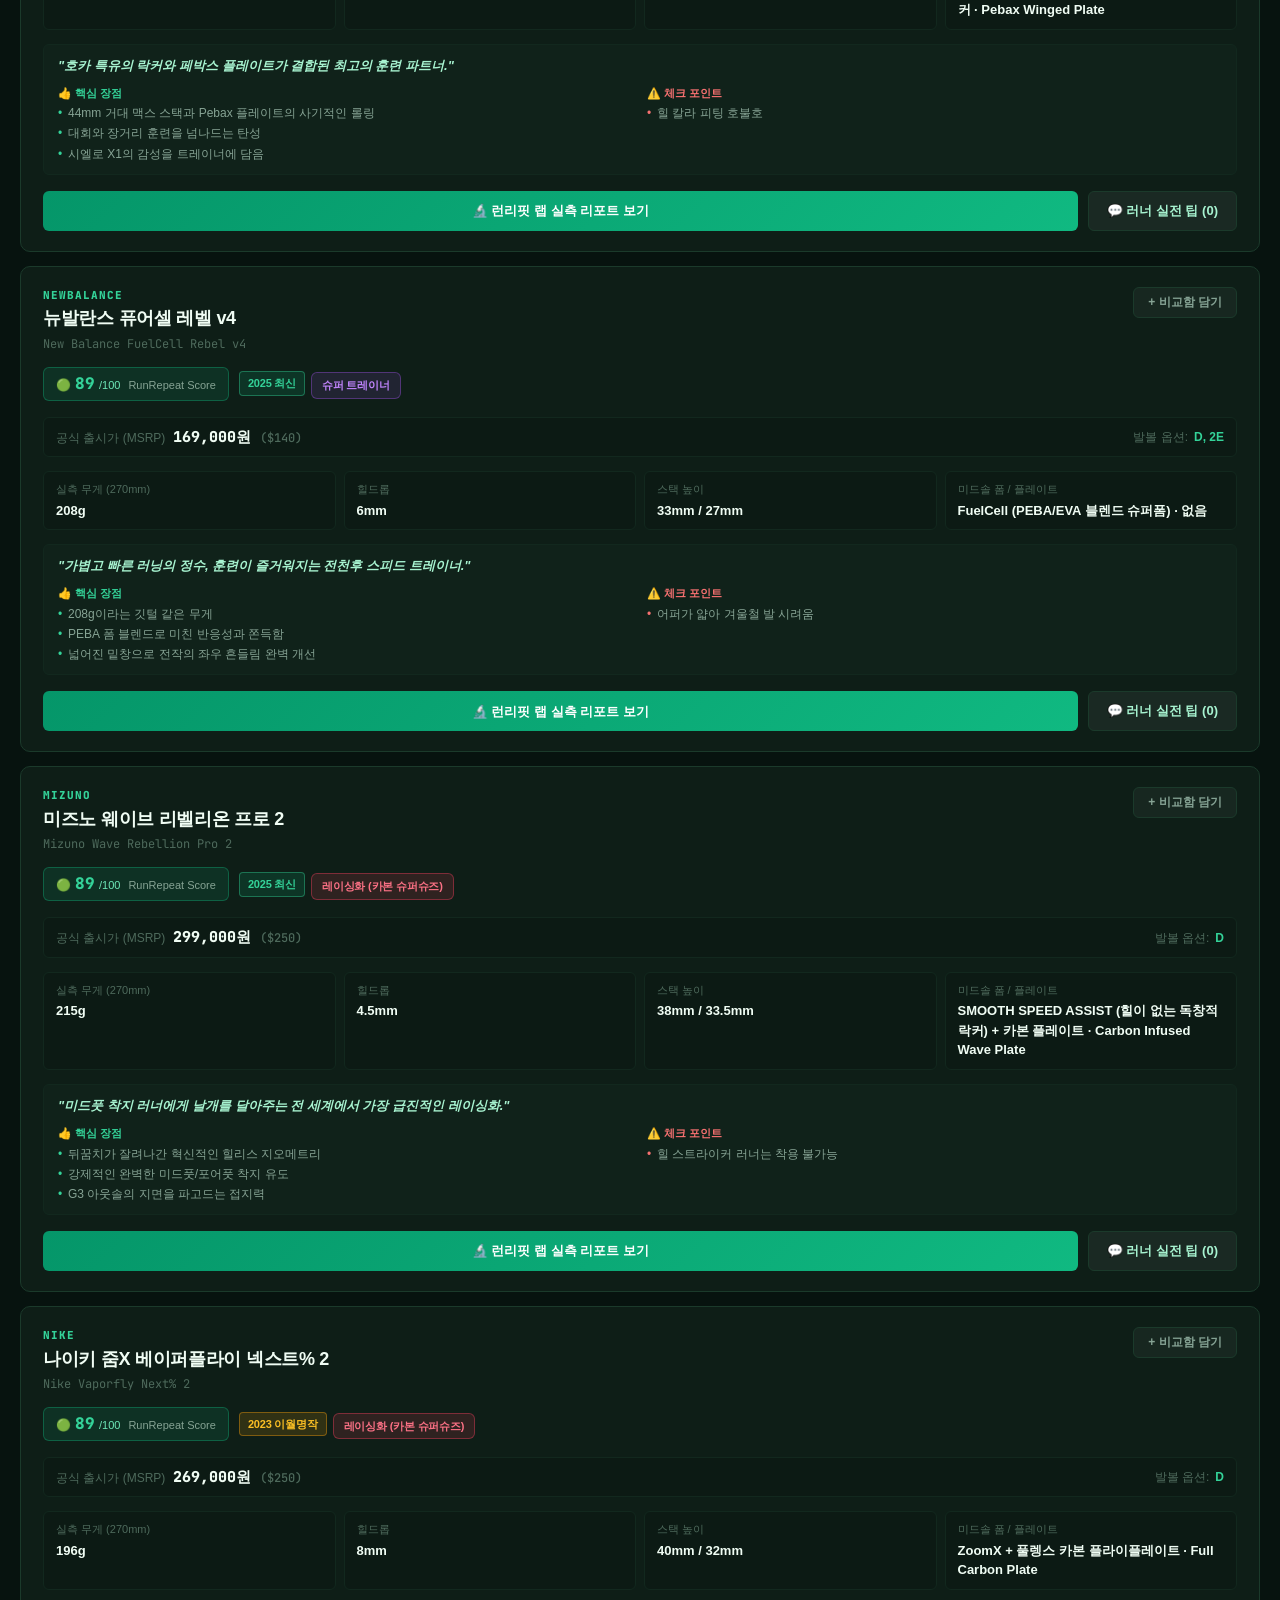
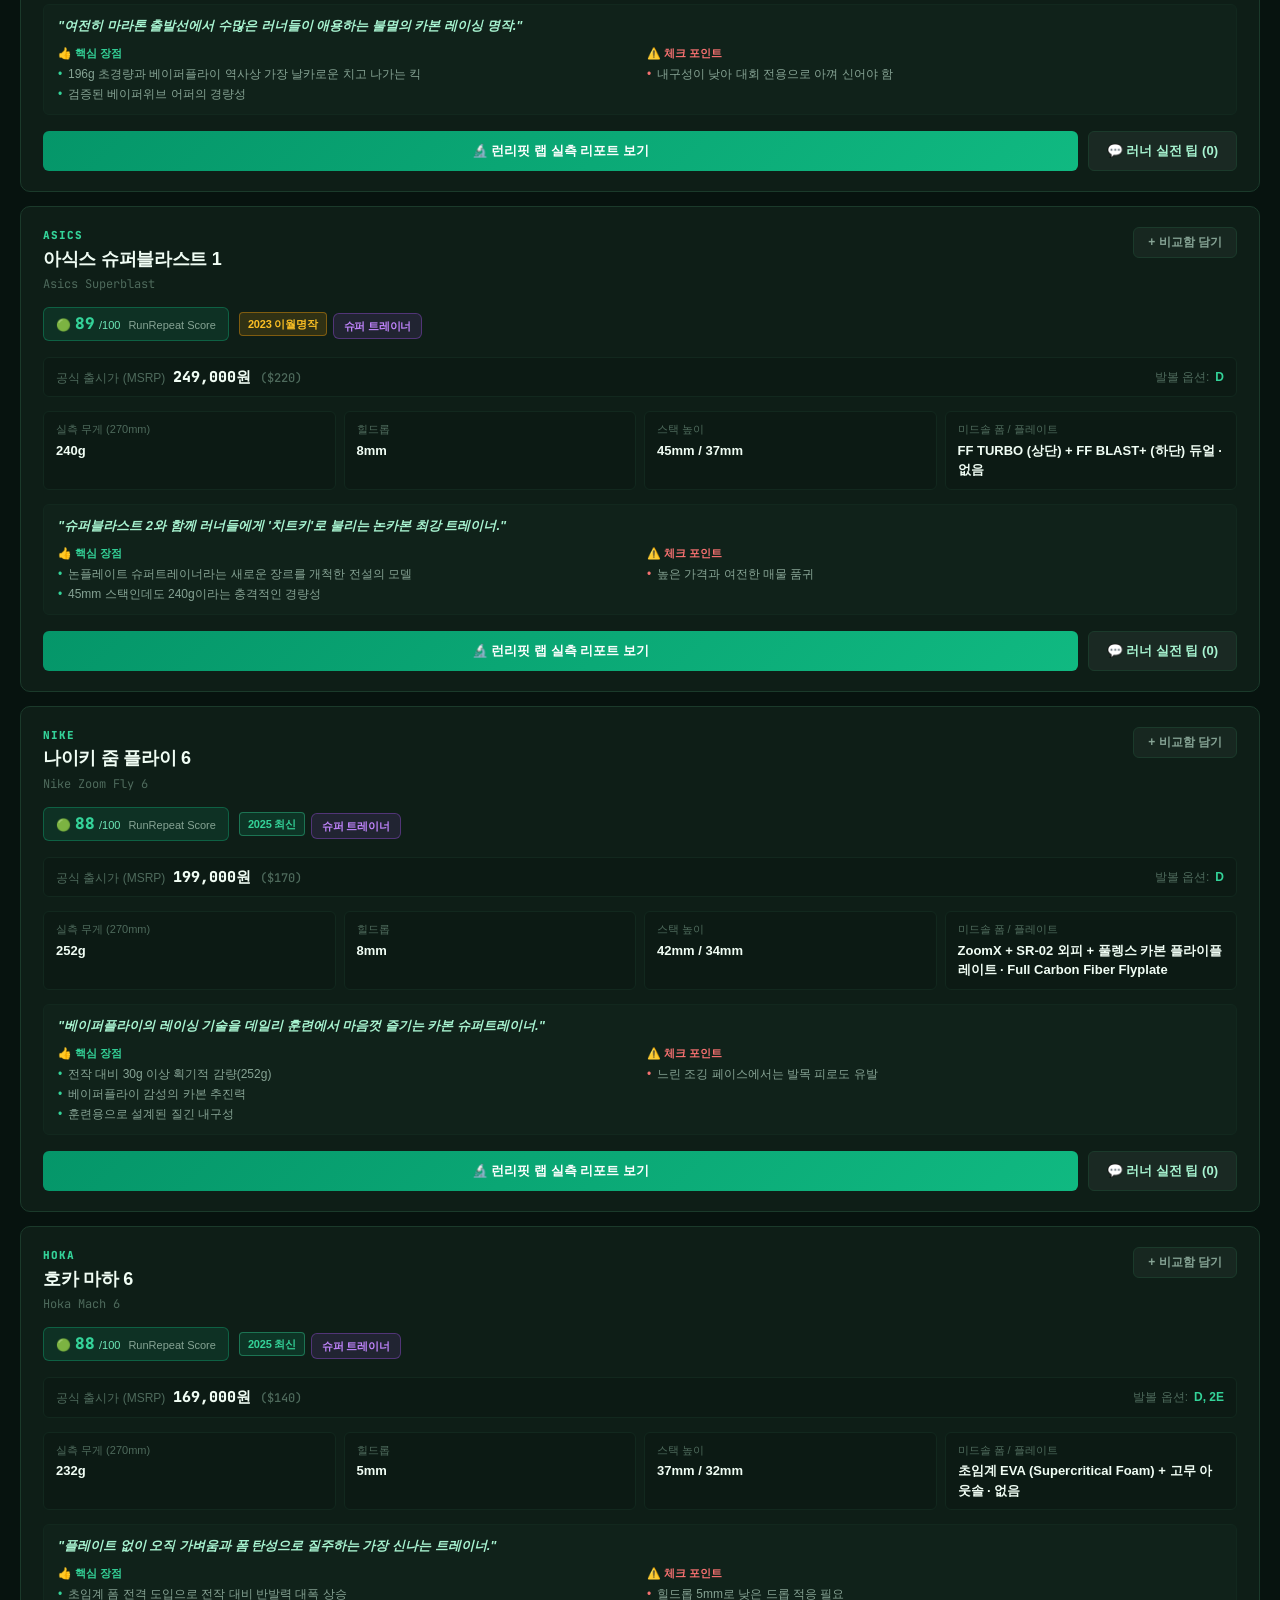
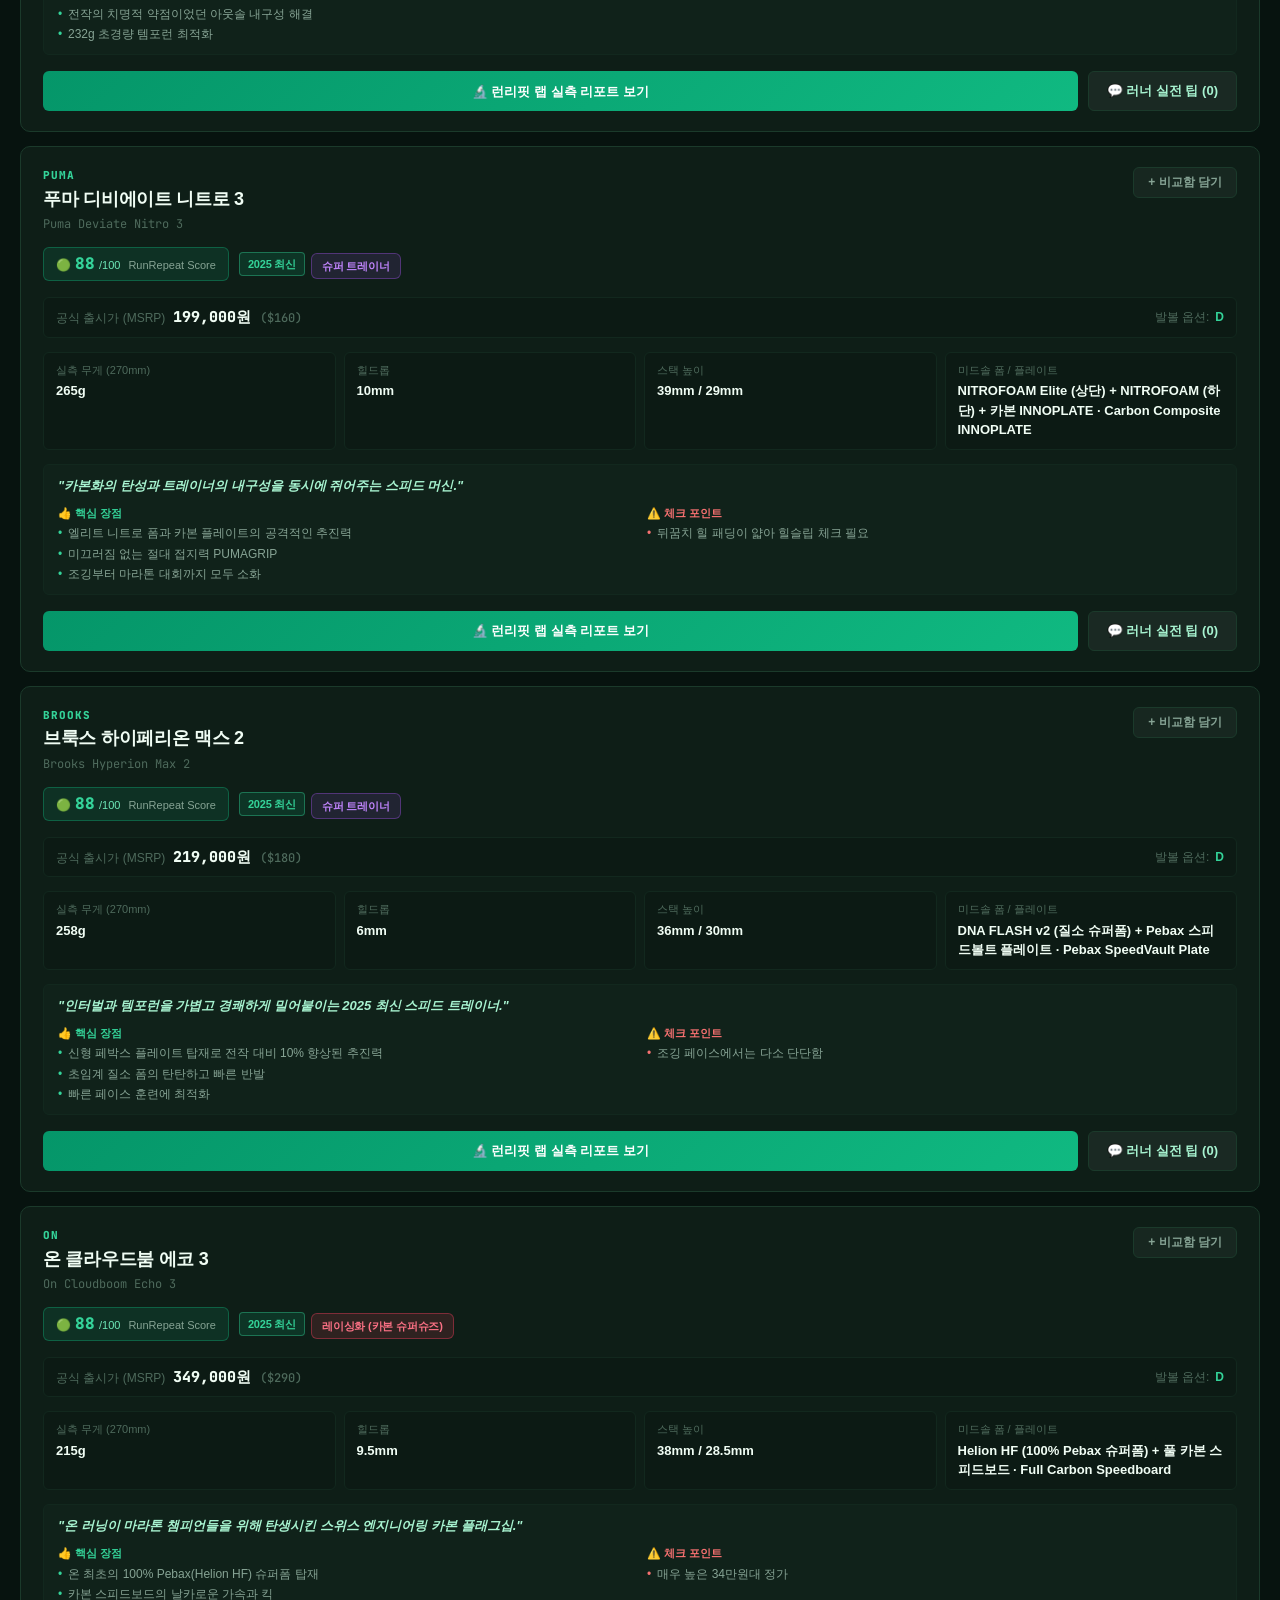
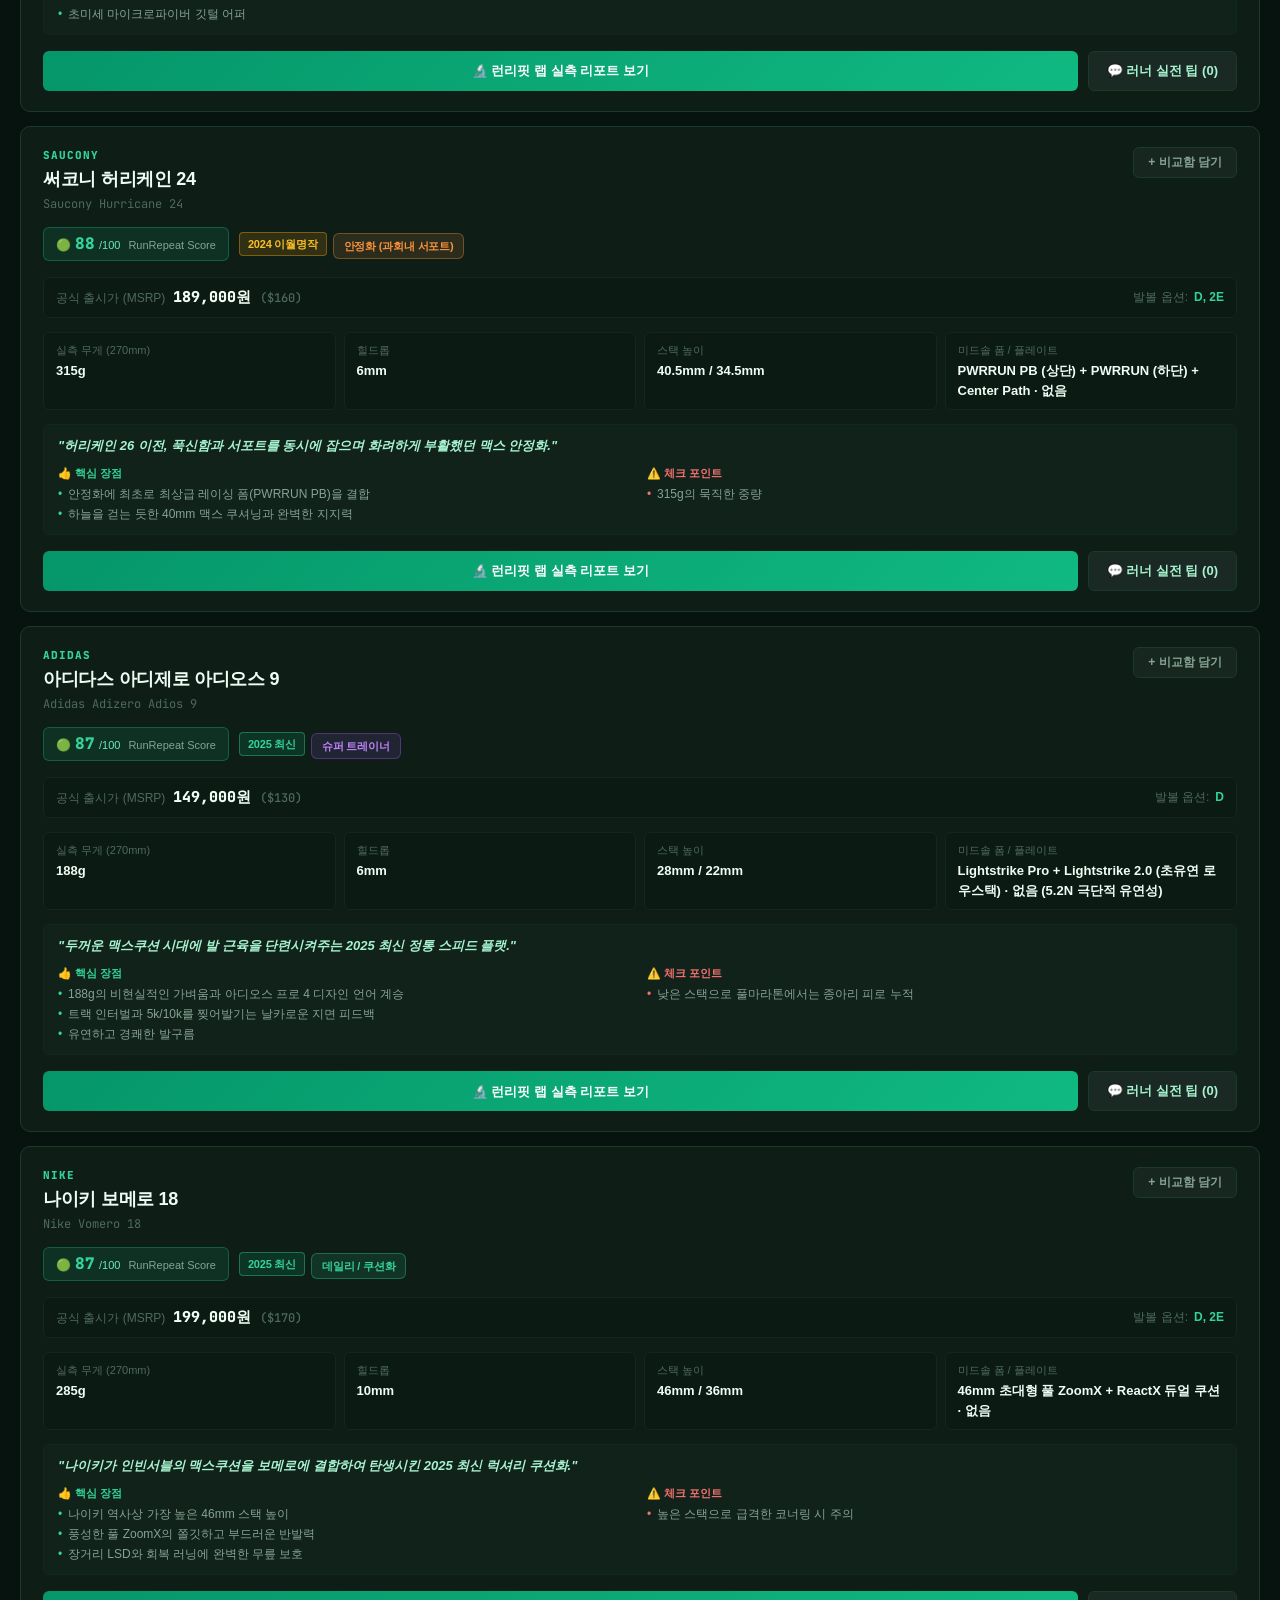
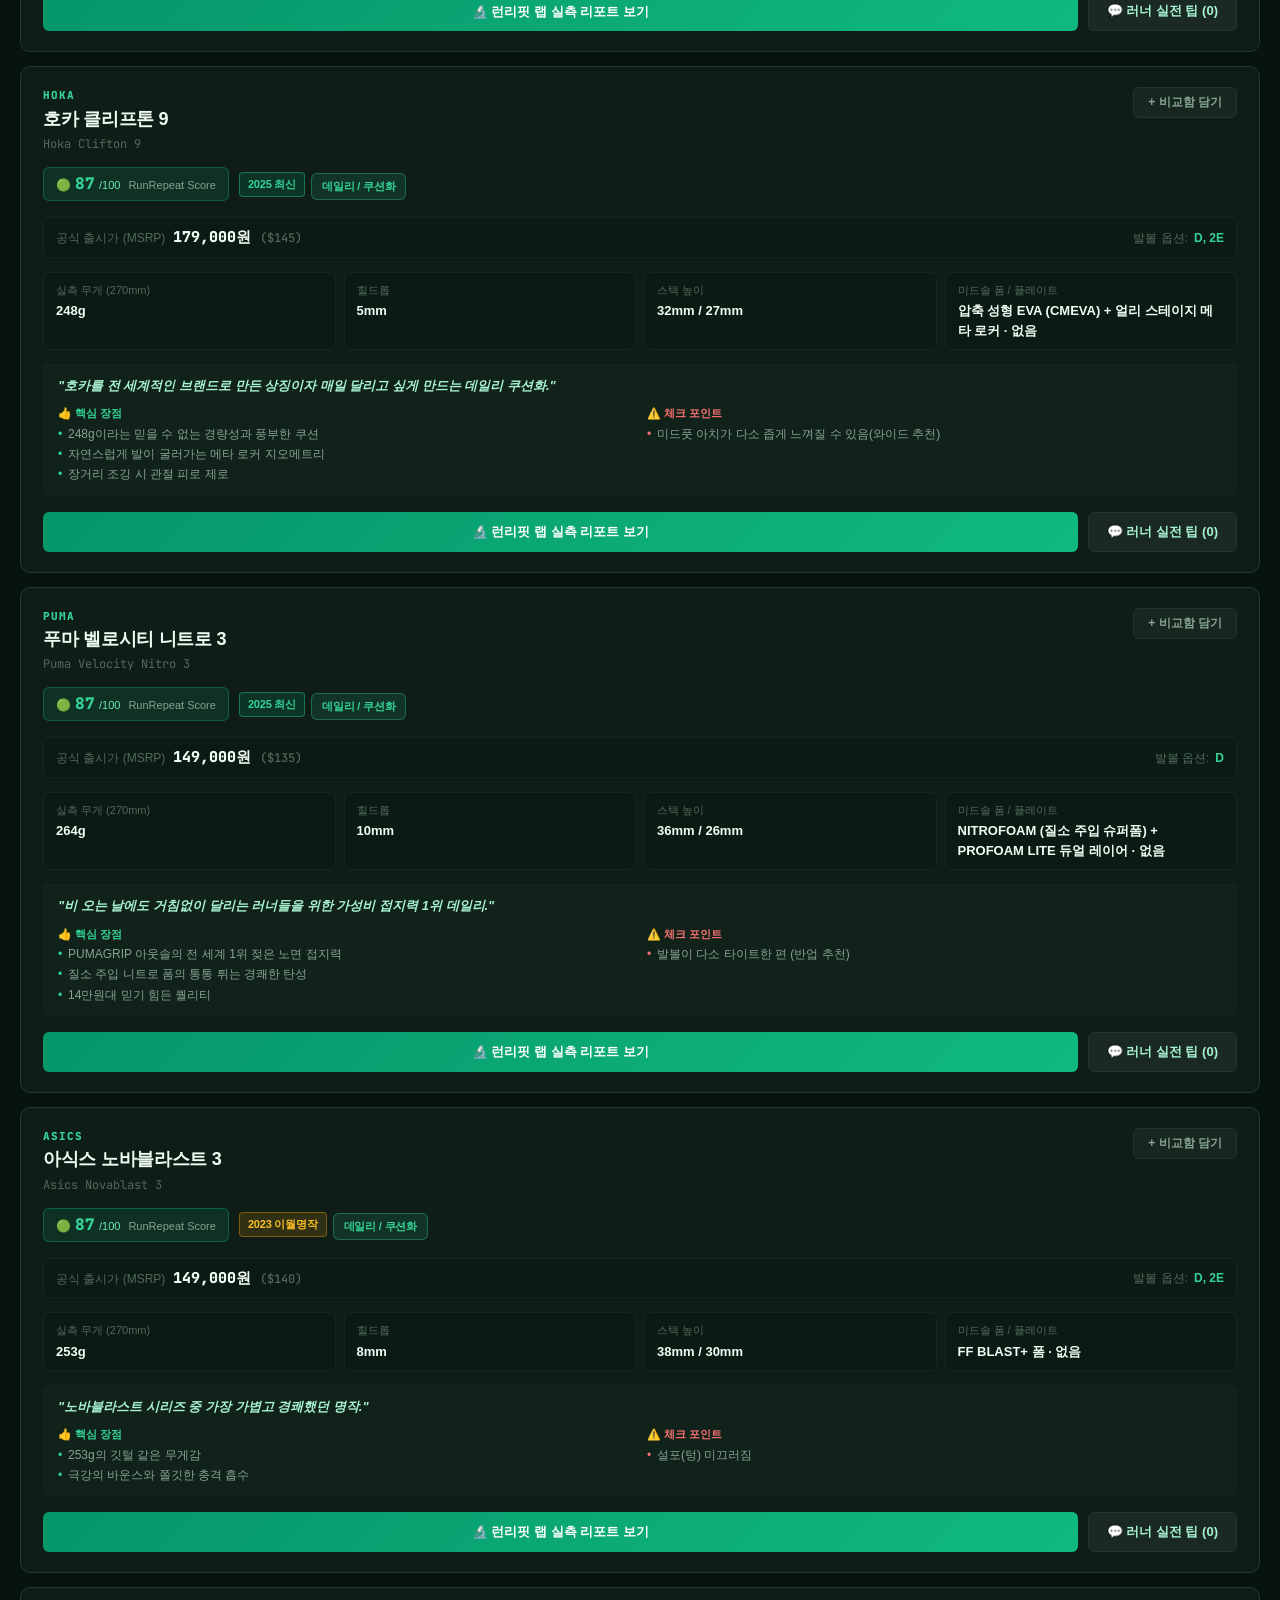
==== commit 0e432239: "feat(wiki): implement 4-tier affiliate protection pipeline to prevent data wipeout" ====
--- a/index.html
+++ b/index.html
@@ -410,88 +410,7 @@
   border-color: var(--border-color);
 }
 
-/* 2-2. 5대 카테고리 2*3 모바일 원클릭 버튼 그리드 */
-.wiki-cat-grid-2x3 {
-  display: grid;
-  grid-template-columns: repeat(6, 1fr);
-  gap: 8px;
-  margin-top: 10px;
-  margin-bottom: 12px;
-}
-
-.btn-wiki-cat {
-  background: var(--bg-tertiary);
-  border: 1px solid var(--border-color);
-  border-radius: var(--radius-sm);
-  padding: 8px 10px;
-  cursor: pointer;
-  display: flex;
-  flex-direction: column;
-  align-items: center;
-  justify-content: center;
-  gap: 3px;
-  transition: all 0.2s ease;
-  text-align: center;
-}
-
-.btn-wiki-cat:hover {
-  border-color: var(--accent-forest-bright);
-  background: rgba(16, 185, 129, 0.08);
-}
-
-.btn-wiki-cat.active {
-  background: linear-gradient(135deg, rgba(16, 185, 129, 0.22), rgba(5, 150, 105, 0.15));
-  border-color: var(--accent-forest-bright);
-  box-shadow: 0 0 12px rgba(16, 185, 129, 0.25);
-}
-
-.wcat-name {
-  font-size: 12px;
-  font-weight: 700;
-  color: var(--text-main);
-  letter-spacing: -0.2px;
-}
-
-.btn-wiki-cat.active .wcat-name {
-  color: var(--accent-forest-bright);
-}
-
-.wcat-desc {
-  font-size: 10px;
-  color: var(--text-muted);
-  white-space: nowrap;
-}
-
-.btn-wiki-cat.active .wcat-desc {
-  color: var(--accent-sage);
-}
-
-@media (max-width: 900px) {
-  .wiki-cat-grid-2x3 {
-    grid-template-columns: repeat(3, 1fr);
-    gap: 6px;
-  }
-}
-
-@media (max-width: 600px) {
-  .wiki-cat-grid-2x3 {
-    grid-template-columns: repeat(2, 1fr);
-    gap: 6px;
-    margin-top: 8px;
-    margin-bottom: 10px;
-  }
-  .btn-wiki-cat {
-    padding: 7px 8px;
-  }
-  .wcat-name {
-    font-size: 11px;
-  }
-  .wcat-desc {
-    font-size: 9px;
-  }
-}
-
-/* 2-3. 카테고리 / 사이즈 / 발볼 / 검색 콤팩트 툴바 */
+/* 2-2. 카테고리 / 사이즈 / 발볼 / 검색 콤팩트 툴바 */
 .filter-row {
   display: flex;
   flex-wrap: wrap;
@@ -2774,35 +2693,7 @@
         </div>
       </div>
 
-      <!-- 2-2. 5대 카테고리 2*3 모바일 원클릭 버튼 그리드 -->
-      <div class="wiki-cat-grid-2x3" id="wikiCatGrid2x3">
-        <button type="button" class="btn-wiki-cat active" data-cat="all">
-          <span class="wcat-name">전체 94종</span>
-          <span class="wcat-desc">모든 라인업</span>
-        </button>
-        <button type="button" class="btn-wiki-cat" data-cat="daily">
-          <span class="wcat-name">데일리·쿠션</span>
-          <span class="wcat-desc">부상 방지 조깅</span>
-        </button>
-        <button type="button" class="btn-wiki-cat" data-cat="super_trainer">
-          <span class="wcat-name">슈퍼트레이너</span>
-          <span class="wcat-desc">템포·카본 훈련</span>
-        </button>
-        <button type="button" class="btn-wiki-cat" data-cat="racing">
-          <span class="wcat-name">카본 레이싱</span>
-          <span class="wcat-desc">대회용 엘리트</span>
-        </button>
-        <button type="button" class="btn-wiki-cat" data-cat="stability">
-          <span class="wcat-name">안정화</span>
-          <span class="wcat-desc">과회내 서포트</span>
-        </button>
-        <button type="button" class="btn-wiki-cat" data-cat="budget">
-          <span class="wcat-name">가성비 입문</span>
-          <span class="wcat-desc">10만원 이하</span>
-        </button>
-      </div>
-
-      <!-- 2-3. 발볼 / 세대 / 검색 툴바 -->
+      <!-- 2-2. 5대 카테고리 / 발볼 / 검색 툴바 -->
       <div class="filter-row">
         
         <!-- 카테고리 셀렉트 (5대 카테고리) -->
@@ -3579,13 +3470,15 @@
       "verdict": "세계 마라톤을 제패한 프로3의 전설을 완벽하게 계승한 2025 최신 엘리트 카본 레이서.",
       "url": "https://runrepeat.com/adidas-adizero-adios-pro-4"
     },
-    "gen_type": "current",
-    "release_year": 2025,
     "affiliate": {
       "provider": "coupang",
+      "button_text": "쿠팡 최저가 & 빠른배송 확인",
+      "badge": "🚀 로켓배송",
       "url": "https://link.coupang.com/a/hcC1dgB4F2",
-      "label": "쿠팡 실시간 최저가 & 재고 확인"
-    }
+      "disclosure": "* 이 포스팅은 쿠팡 파트너스 활동의 일환으로, 이에 따른 일정액의 수수료를 제공받습니다."
+    },
+    "gen_type": "current",
+    "release_year": 2025
   },
   {
     "id": "nike_revolution_7",
@@ -7152,11 +7045,11 @@
           <!-- 쿠팡 파트너스 다이렉트 링크 바 (MSRP 하단 가운데 정렬) -->
           <div class="card-affiliate-box">
             <a href="${shoe.affiliate.url}" target="_blank" rel="nofollow noopener noreferrer" referrerpolicy="unsafe-url" class="btn-affiliate-coupang">
-              <span class="aff-badge-rocket">🚀 로켓배송</span>
-              <span class="aff-title">${shoe.affiliate.label || '쿠팡 실시간 최저가 &amp; 재고 확인'}</span>
+              <span class="aff-badge-rocket">${shoe.affiliate.badge || '🚀 로켓배송'}</span>
+              <span class="aff-title">${shoe.affiliate.button_text || shoe.affiliate.label || '쿠팡 실시간 최저가 &amp; 재고 확인'}</span>
               <i class="bi bi-arrow-up-right aff-arrow"></i>
             </a>
-            <div class="aff-disclosure">* 이 포스팅은 쿠팡 파트너스 활동의 일환으로, 이에 따른 일정액의 수수료를 제공받습니다.</div>
+            <div class="aff-disclosure">${shoe.affiliate.disclosure || '* 이 포스팅은 쿠팡 파트너스 활동의 일환으로, 이에 따른 일정액의 수수료를 제공받습니다.'}</div>
           </div>
           ` : ''}
 
@@ -7244,32 +7137,7 @@
       renderShoes();
     });
 
-    // 2x3 Category Grid Button Events & Sync
-    const catGridBtns = document.querySelectorAll('.btn-wiki-cat');
-    function syncCategoryActive(cat) {
-      catGridBtns.forEach(b => {
-        if (b.dataset.cat === cat) {
-          b.classList.add('active');
-        } else {
-          b.classList.remove('active');
-        }
-      });
-      if (categoryFilter && categoryFilter.value !== cat) {
-        categoryFilter.value = cat;
-      }
-    }
-
-    catGridBtns.forEach(btn => {
-      btn.addEventListener('click', () => {
-        syncCategoryActive(btn.dataset.cat);
-        renderShoes();
-      });
-    });
-
-    categoryFilter.addEventListener('change', () => {
-      syncCategoryActive(categoryFilter.value);
-      renderShoes();
-    });
+    categoryFilter.addEventListener('change', renderShoes);
     if (genFilter) genFilter.addEventListener('change', renderShoes);
     widthFilter.addEventListener('change', renderShoes);
     searchKeyword.addEventListener('input', renderShoes);
@@ -7366,17 +7234,6 @@
   initBrandButtons();
   updateCategoryOptionCounts();
   attachEvents();
-
-  // Handle URL Parameter (?cat=...)
-  const urlParams = new URLSearchParams(window.location.search);
-  const initialCat = urlParams.get('cat');
-  if (initialCat && ['all', 'daily', 'super_trainer', 'racing', 'stability', 'budget'].includes(initialCat)) {
-    if (categoryFilter) categoryFilter.value = initialCat;
-    document.querySelectorAll('.btn-wiki-cat').forEach(b => {
-      b.classList.toggle('active', b.dataset.cat === initialCat);
-    });
-  }
-
   renderShoes();
 })();
 
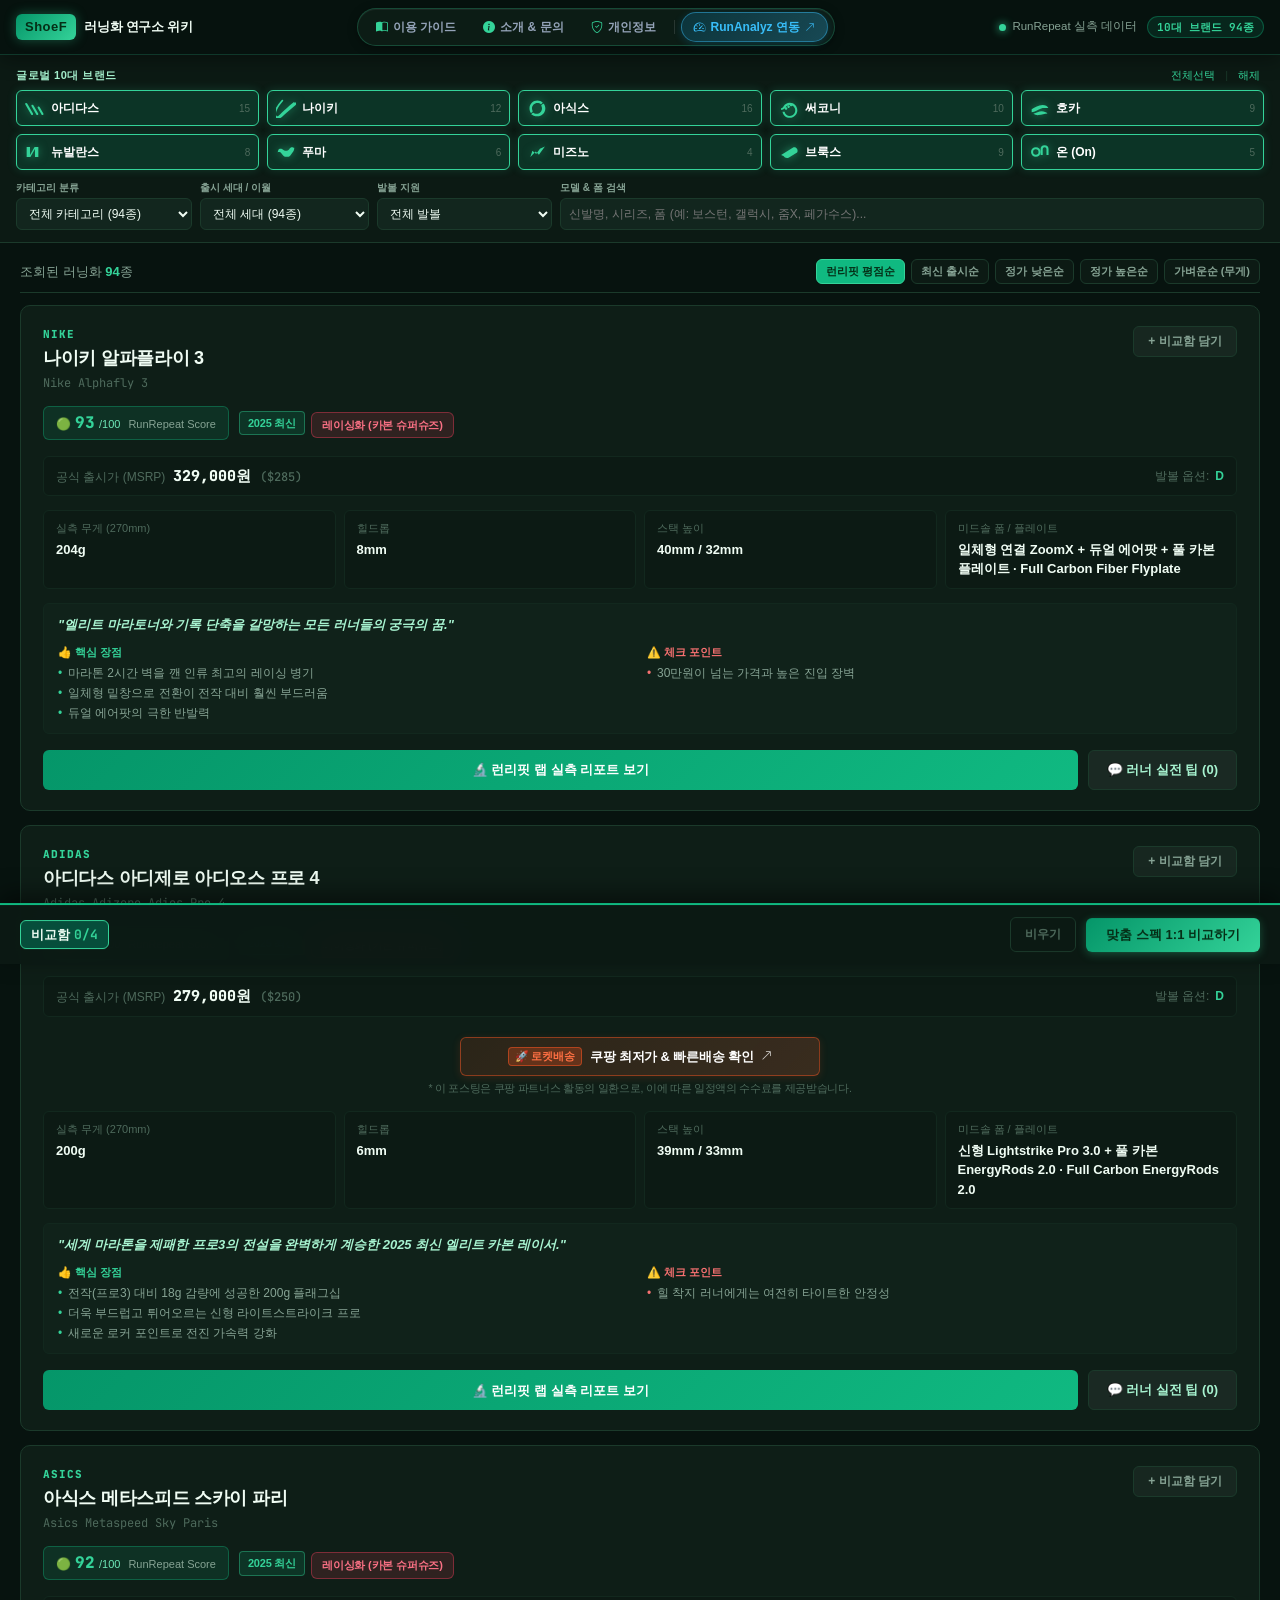
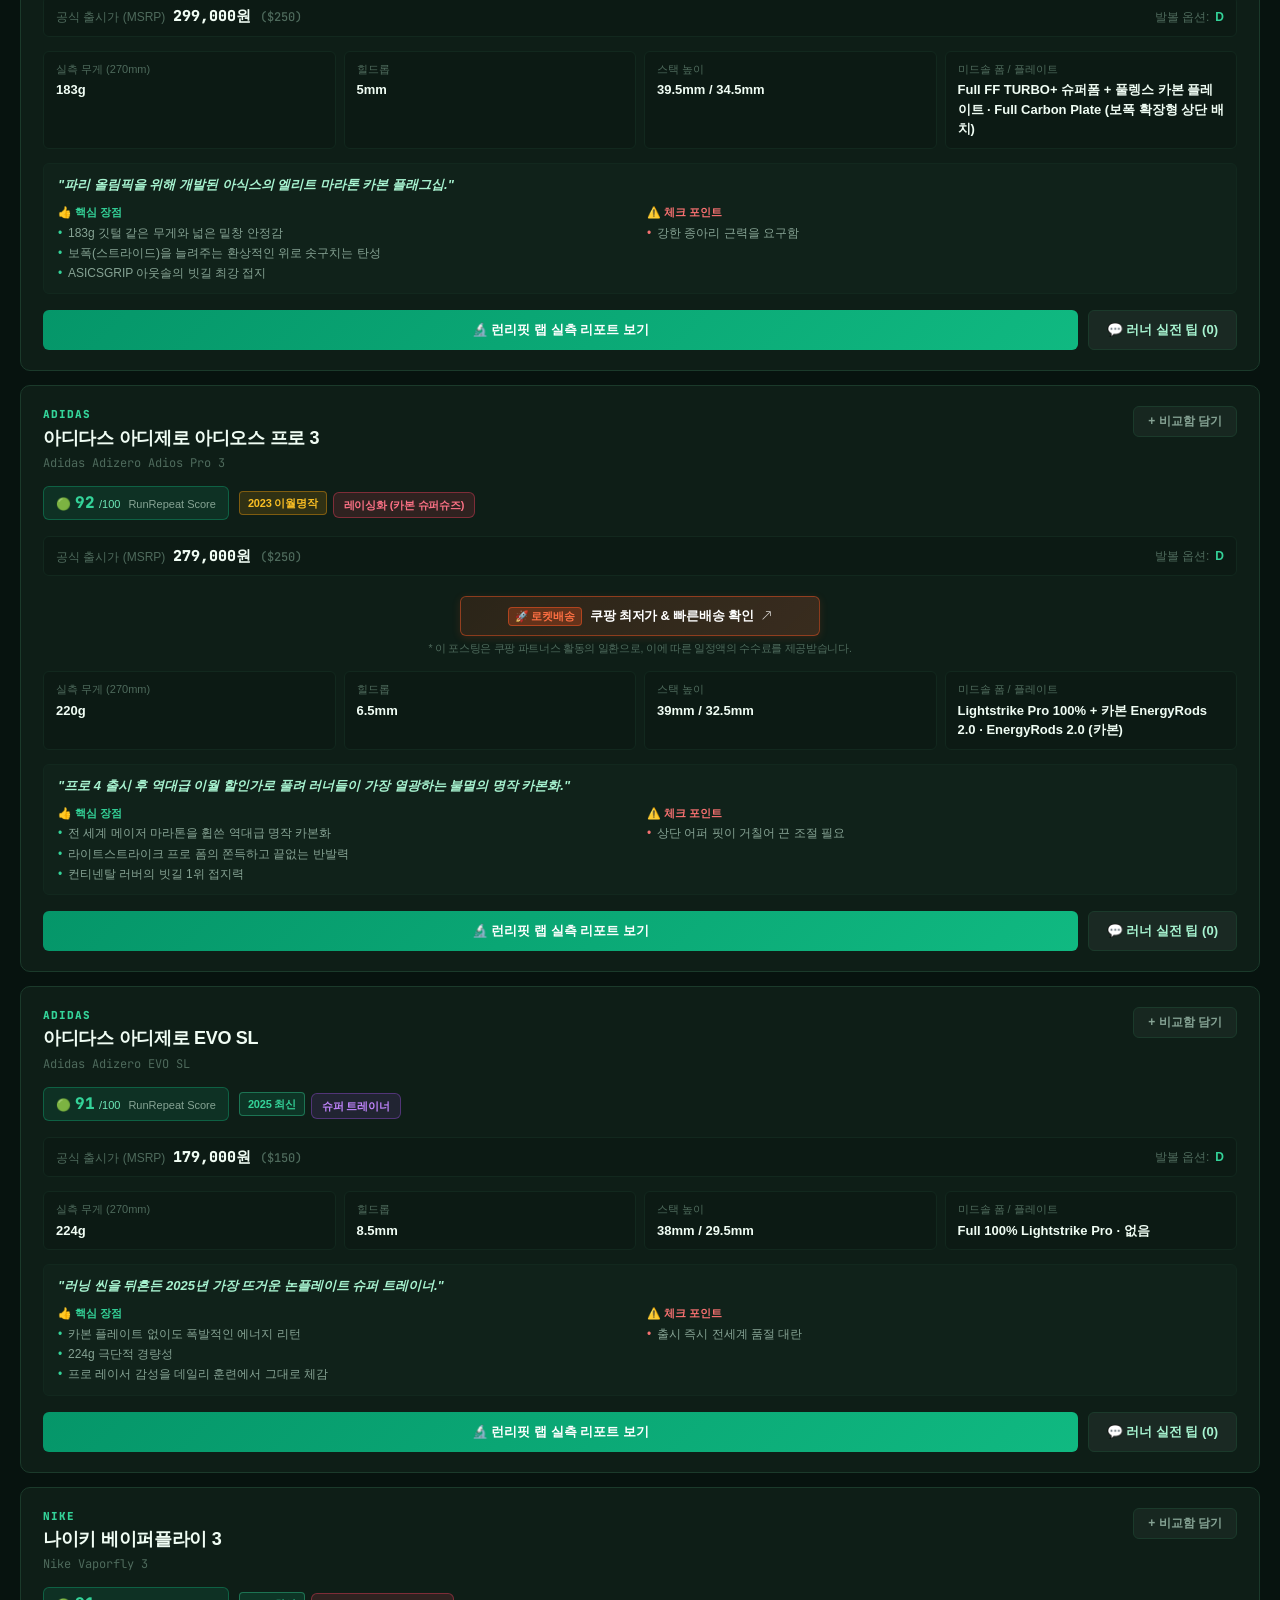
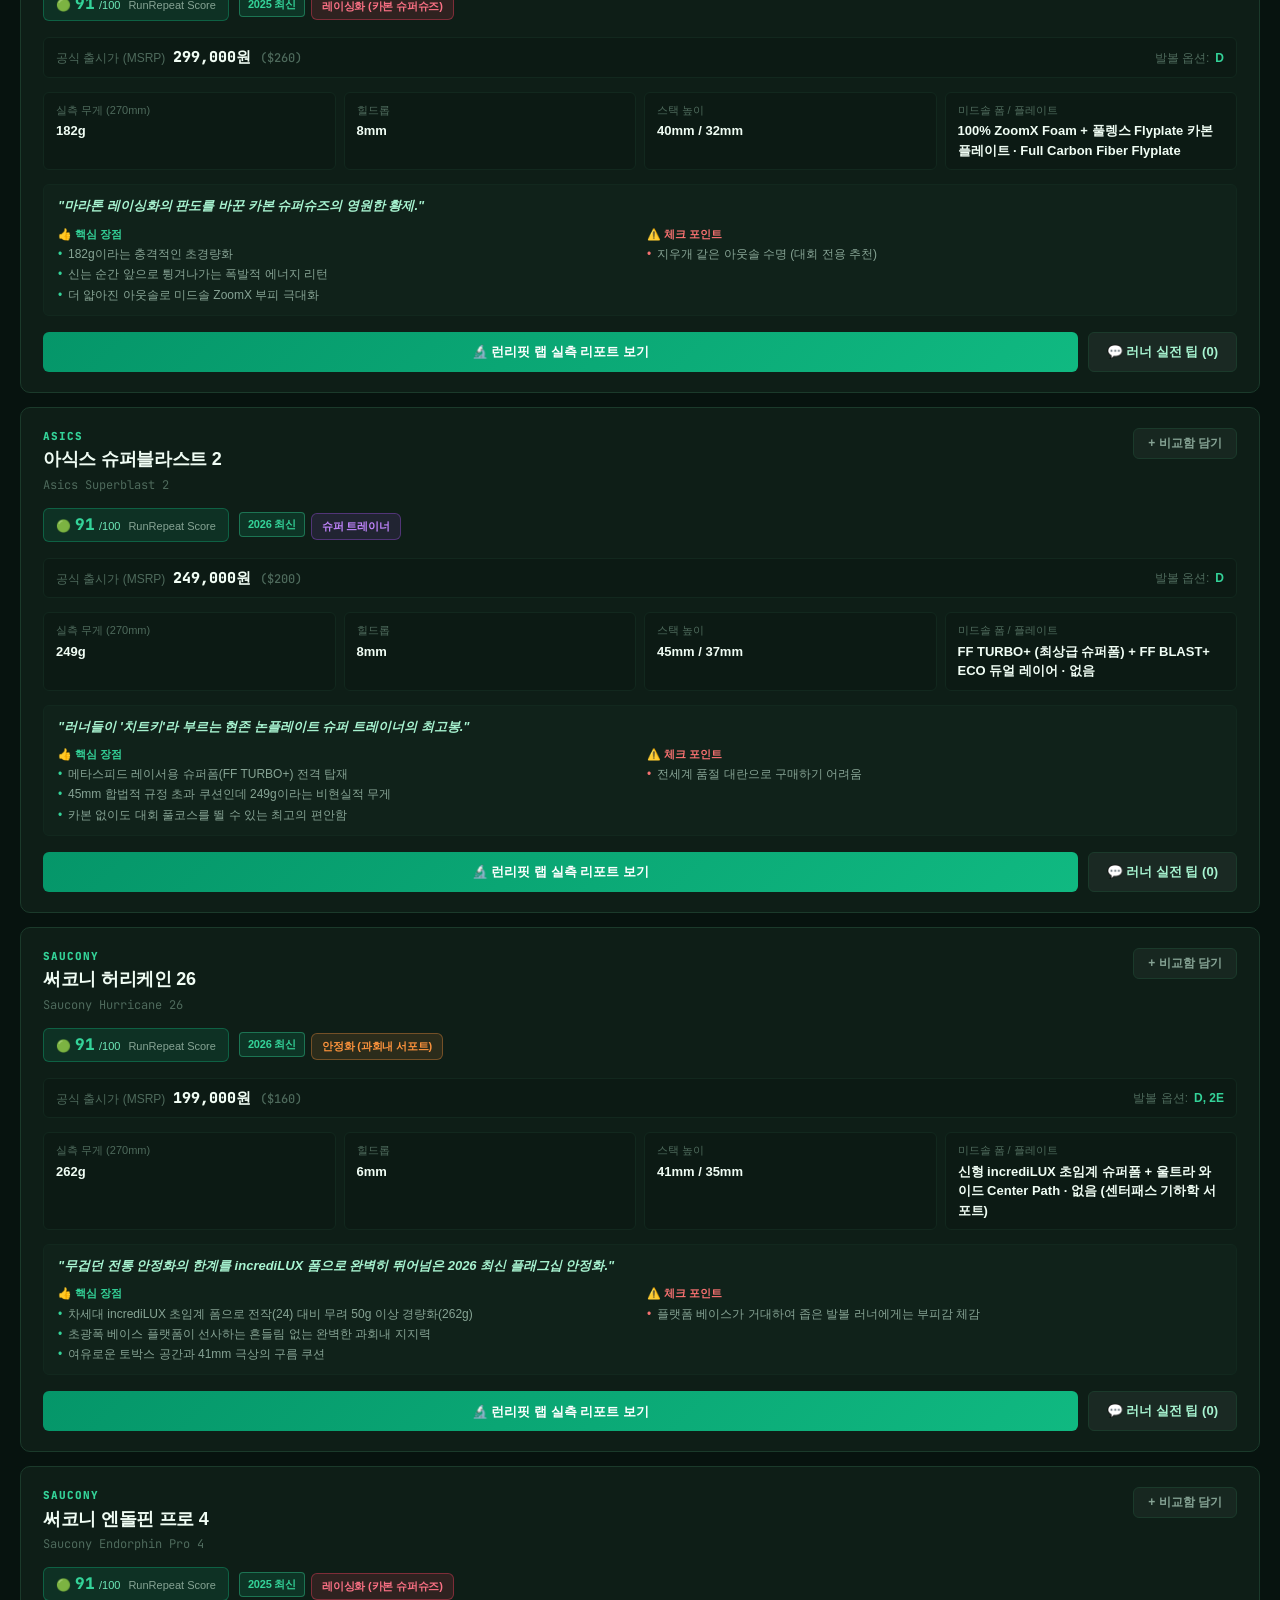
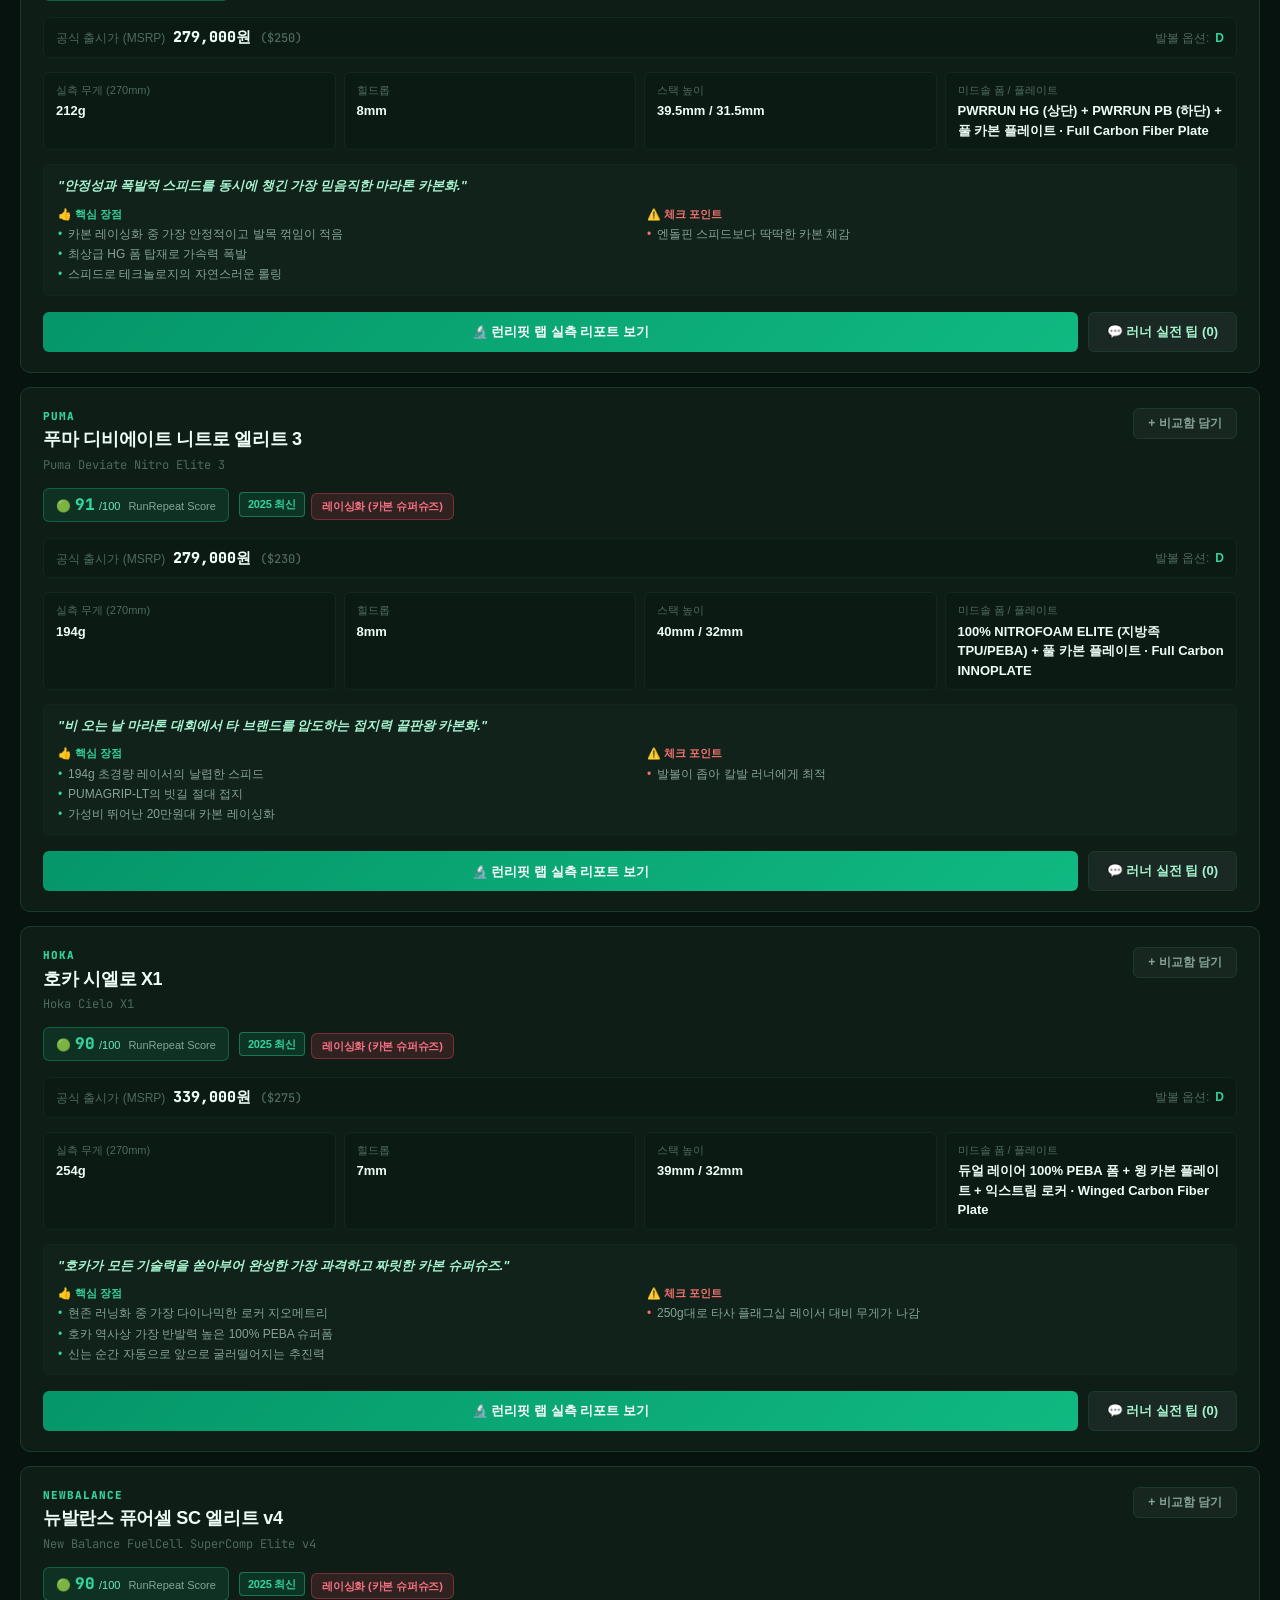
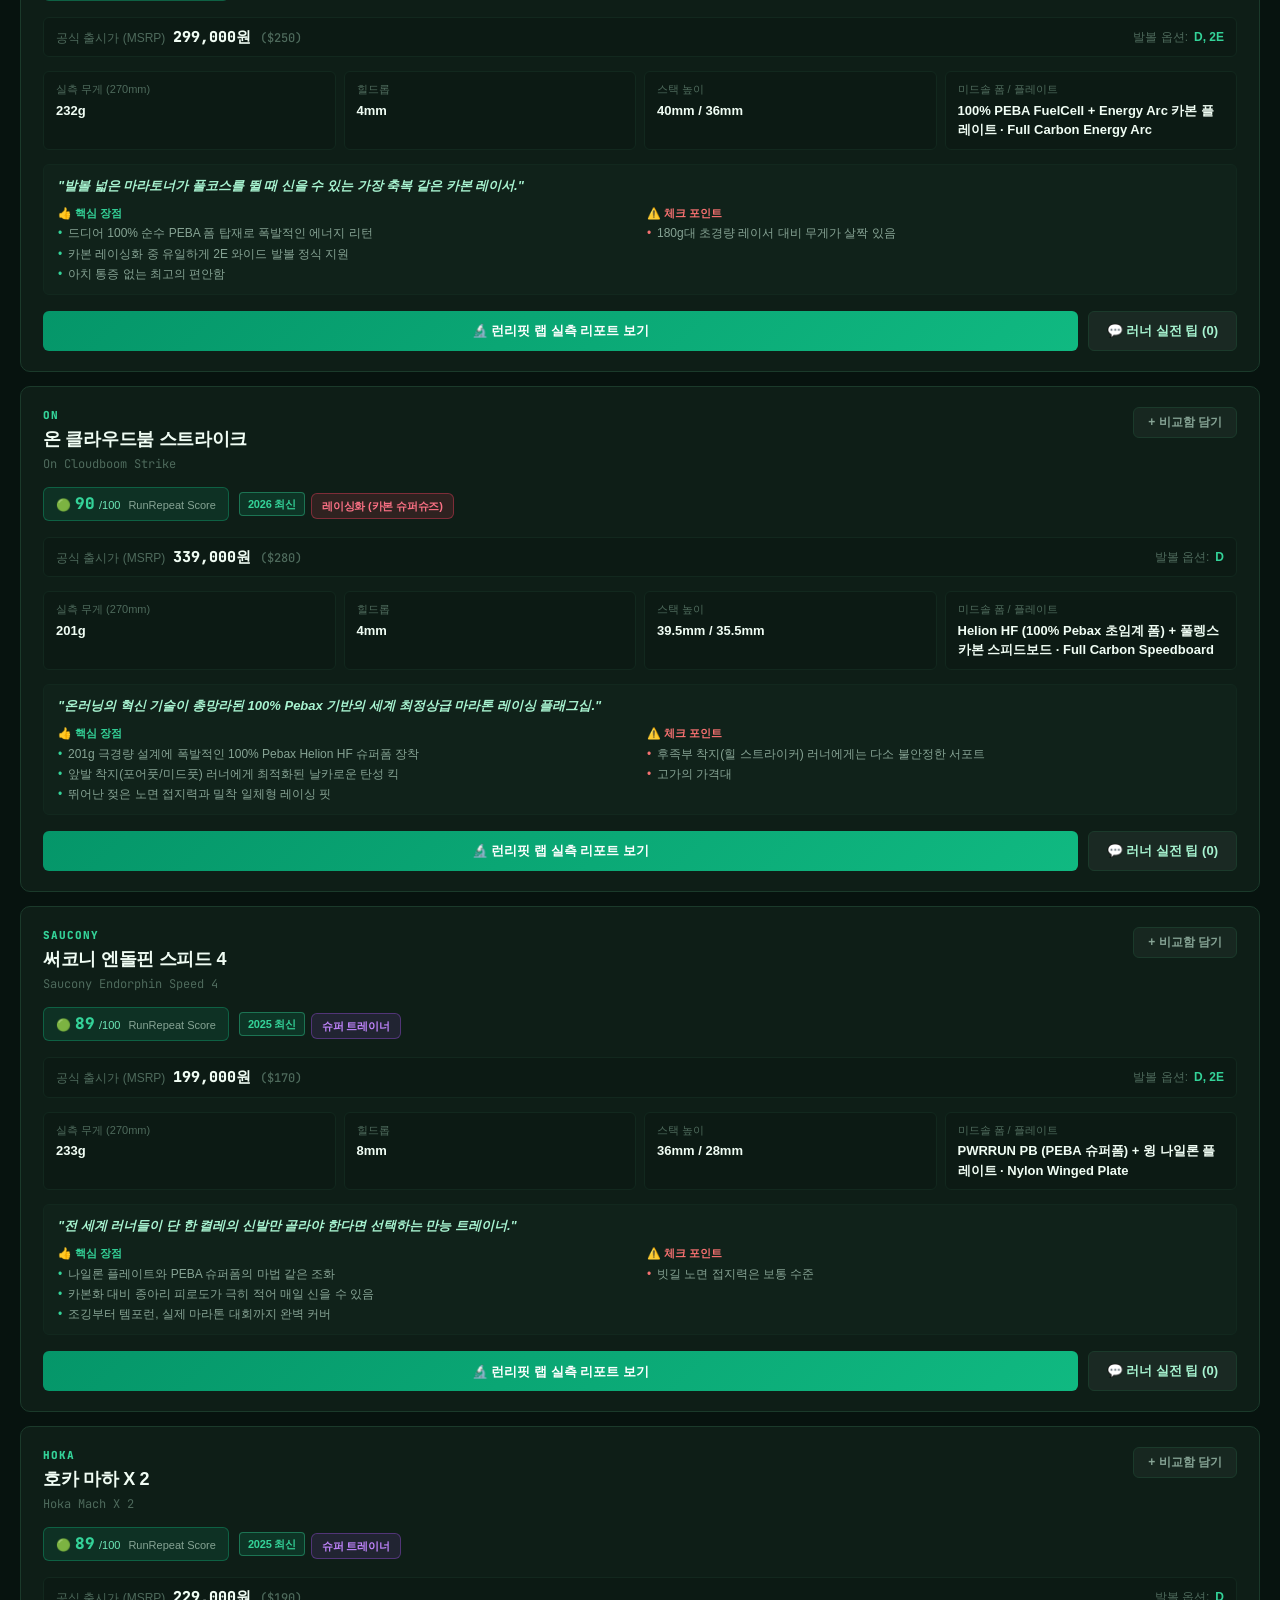
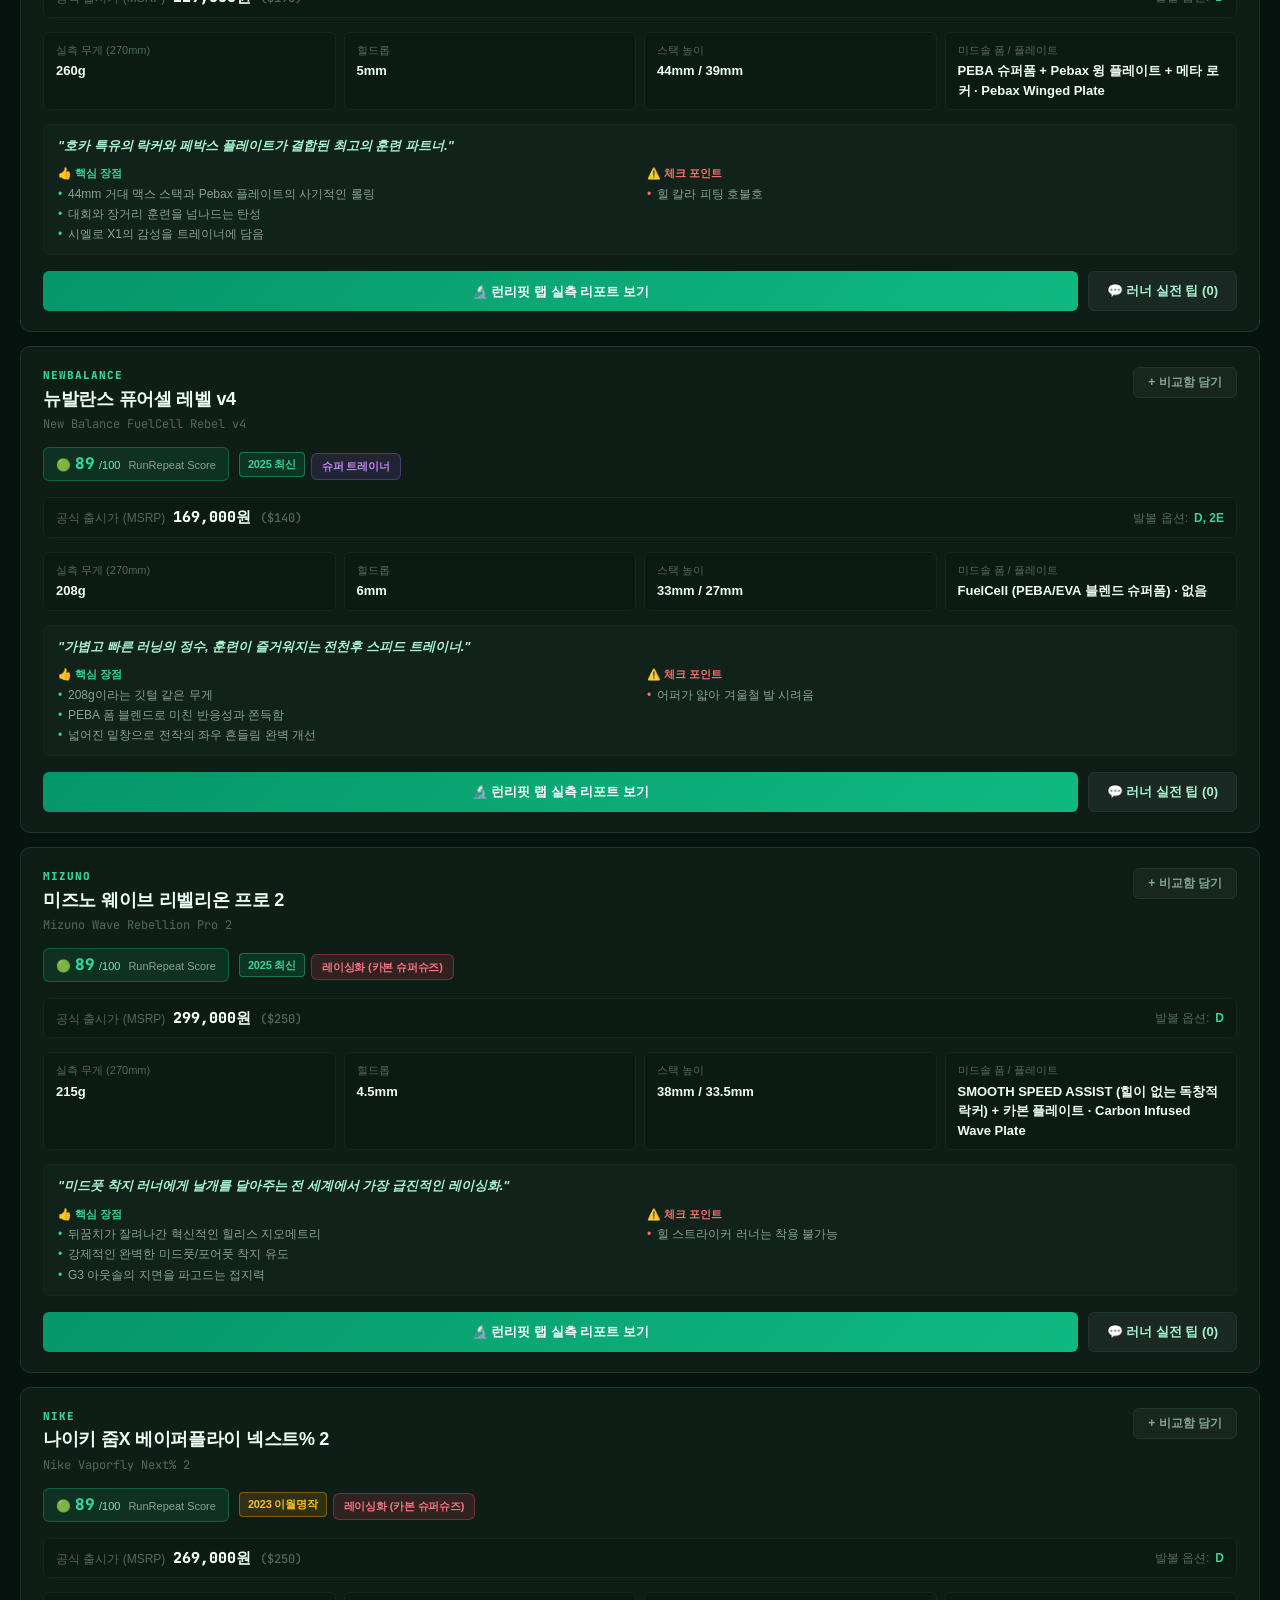
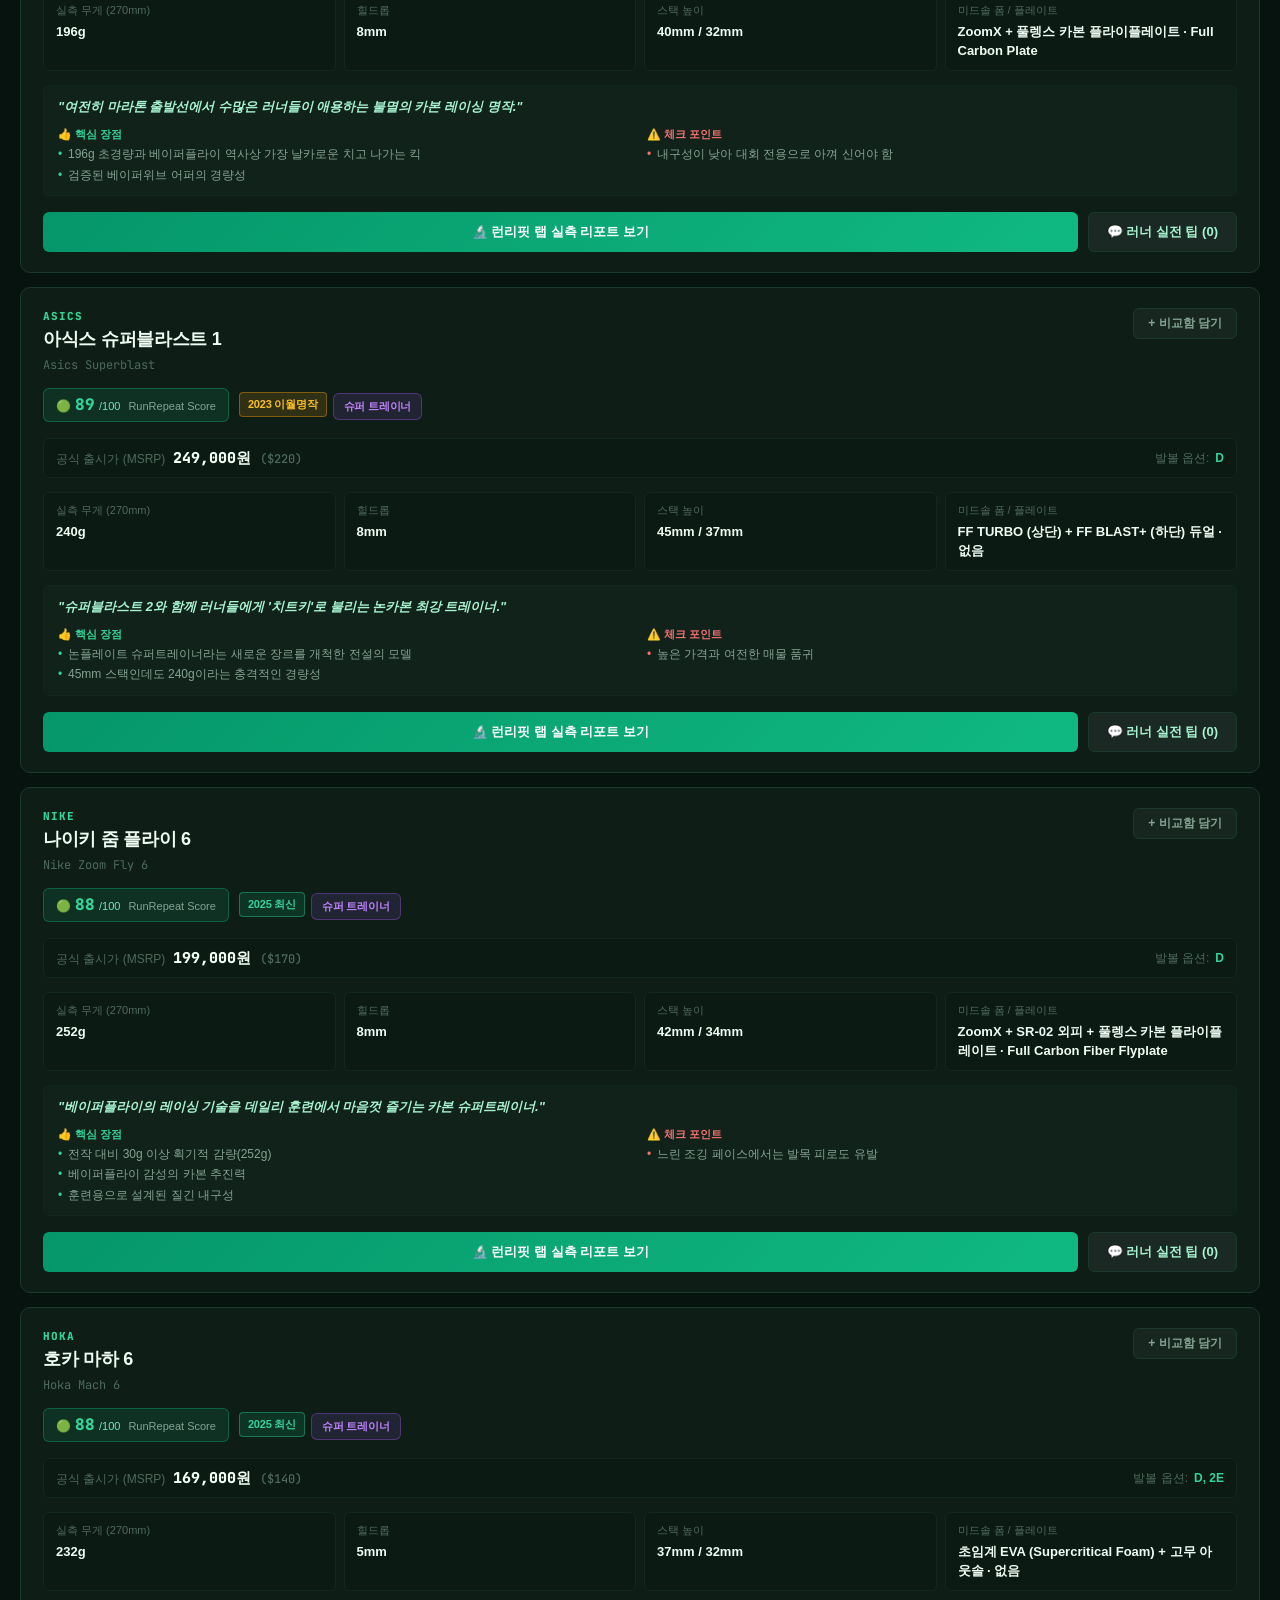
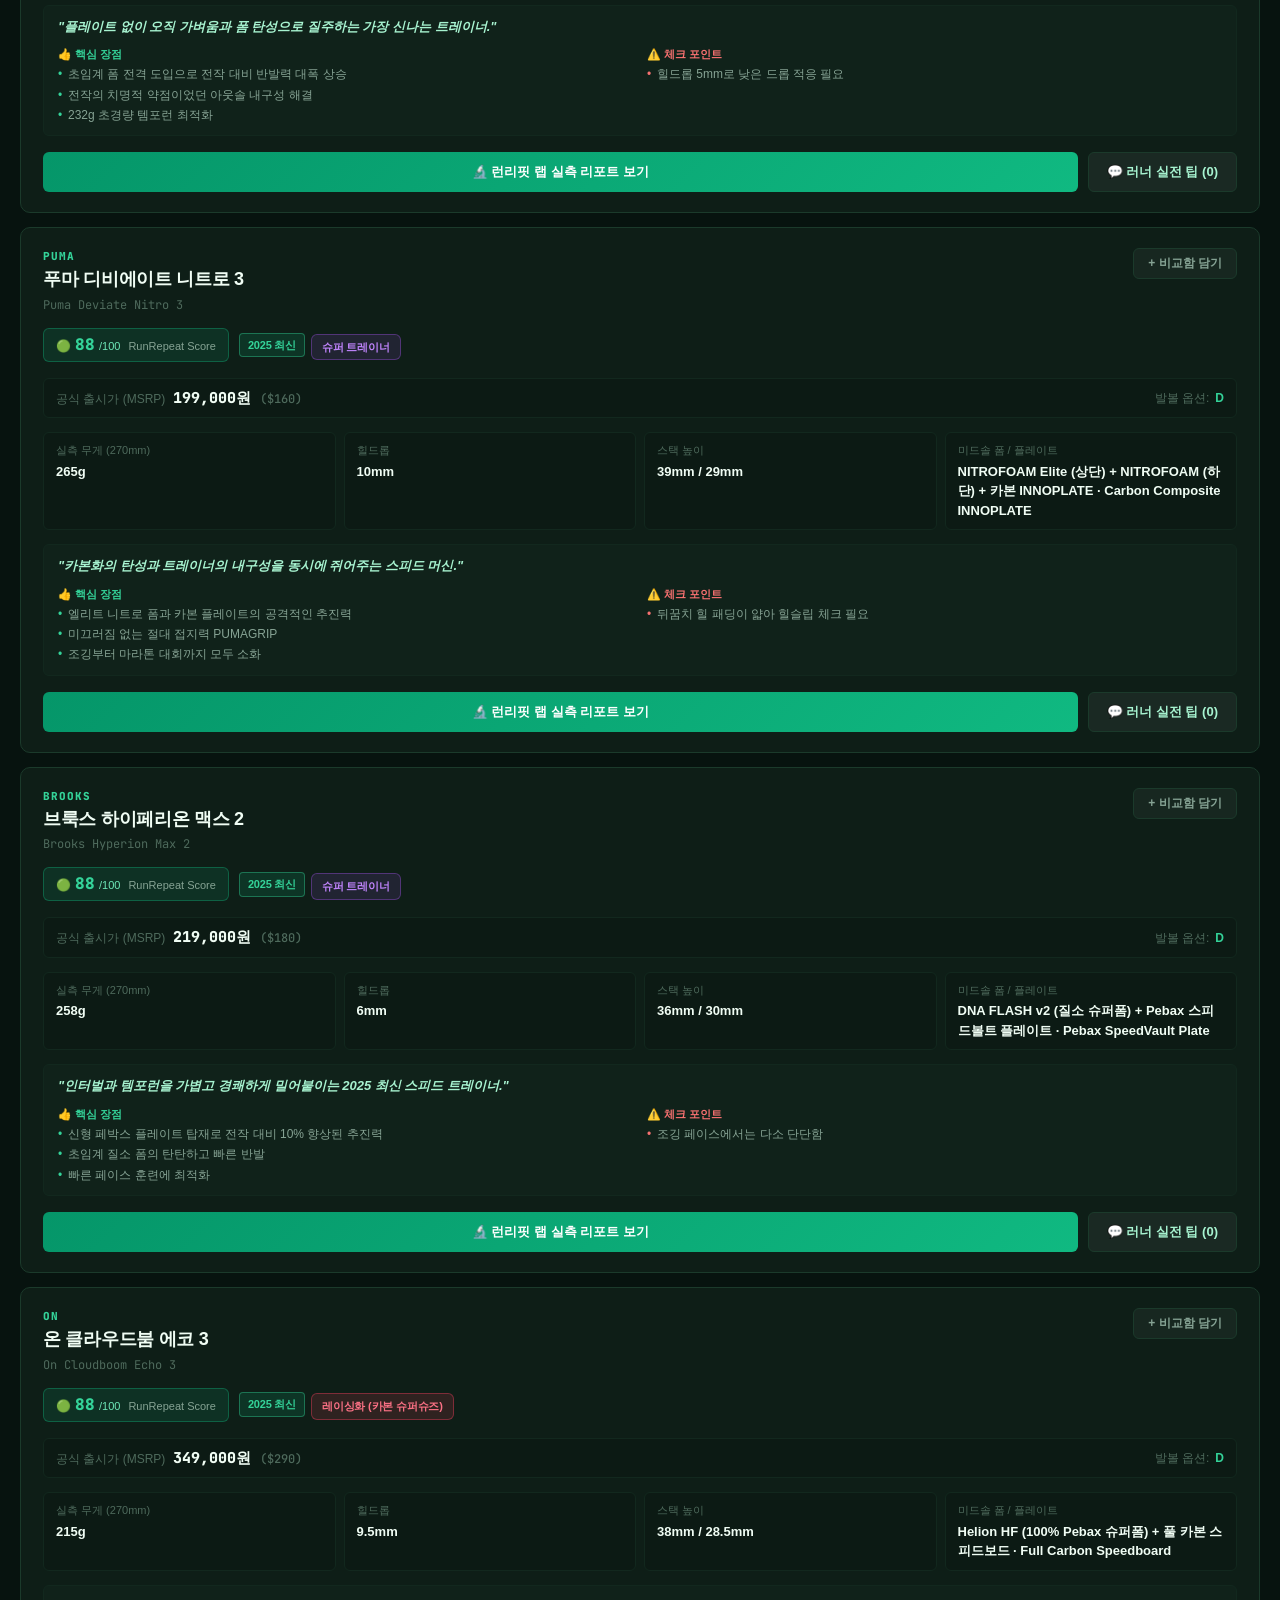
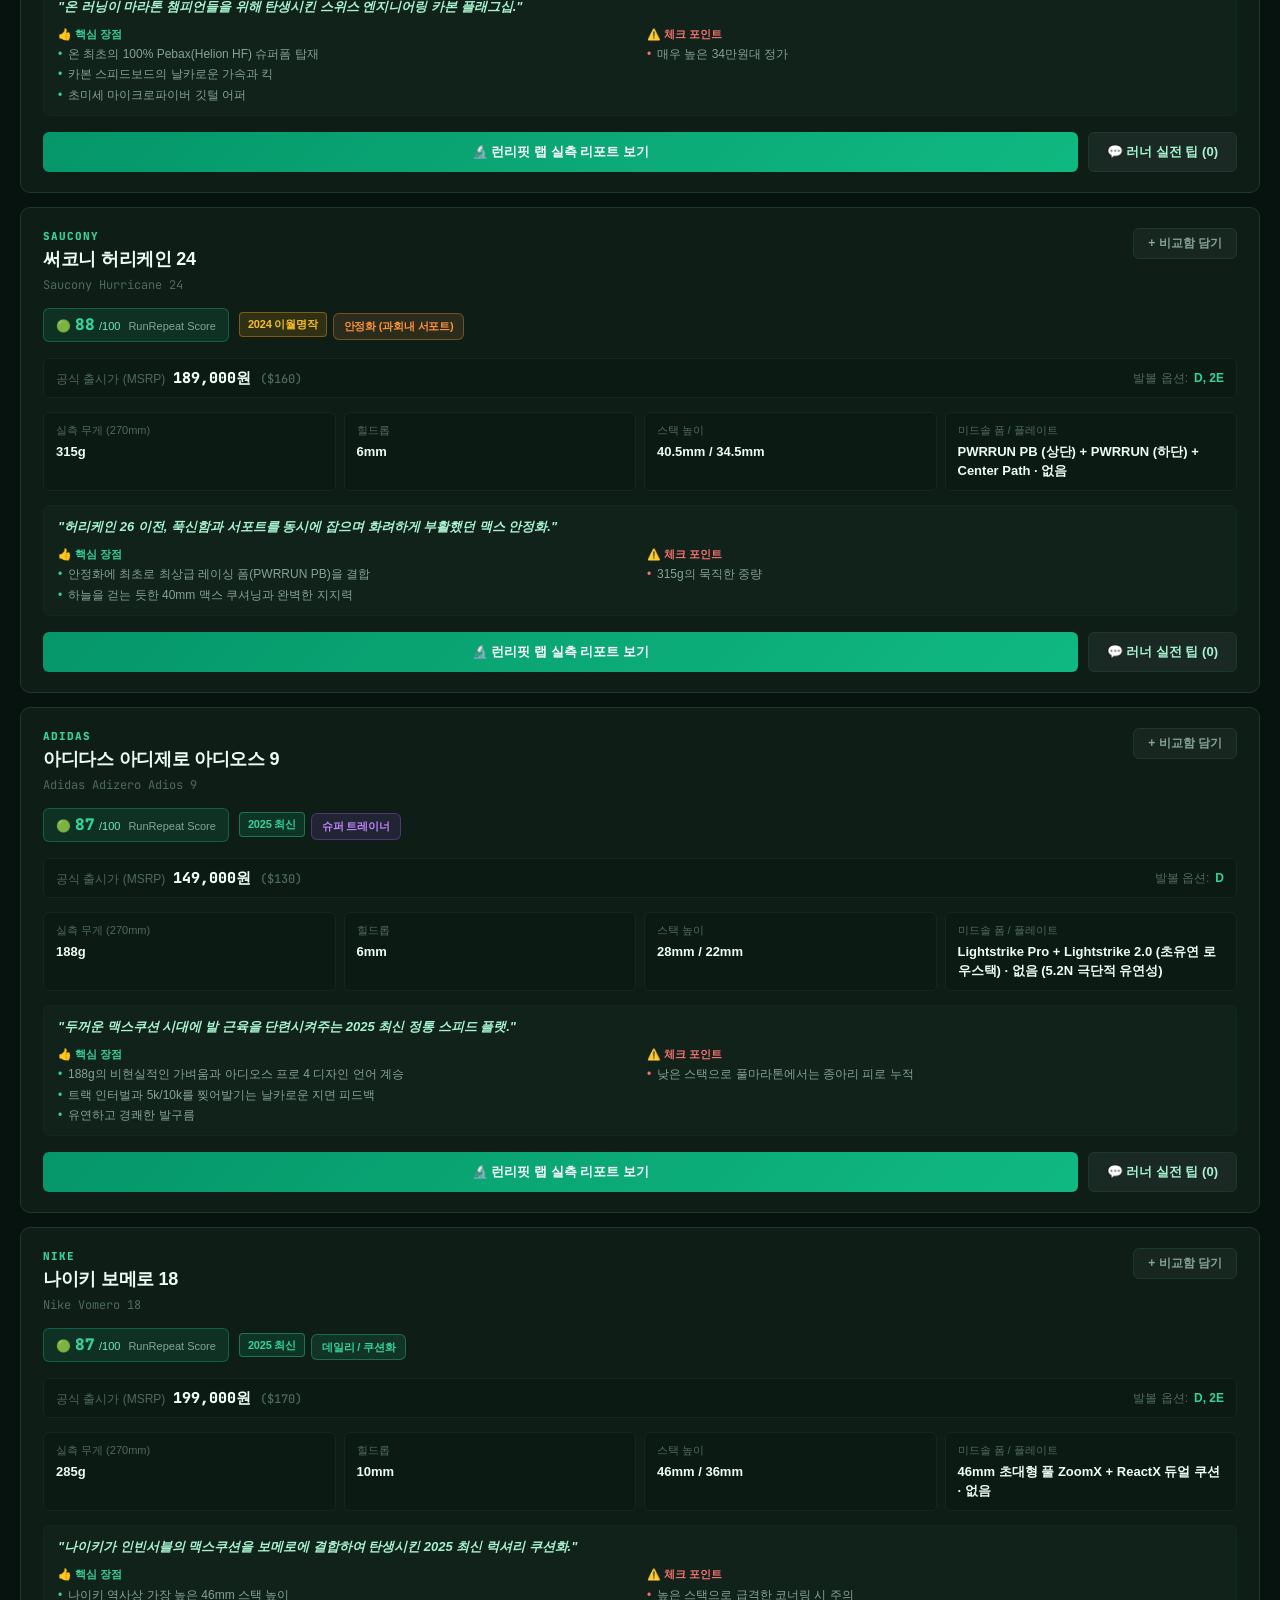
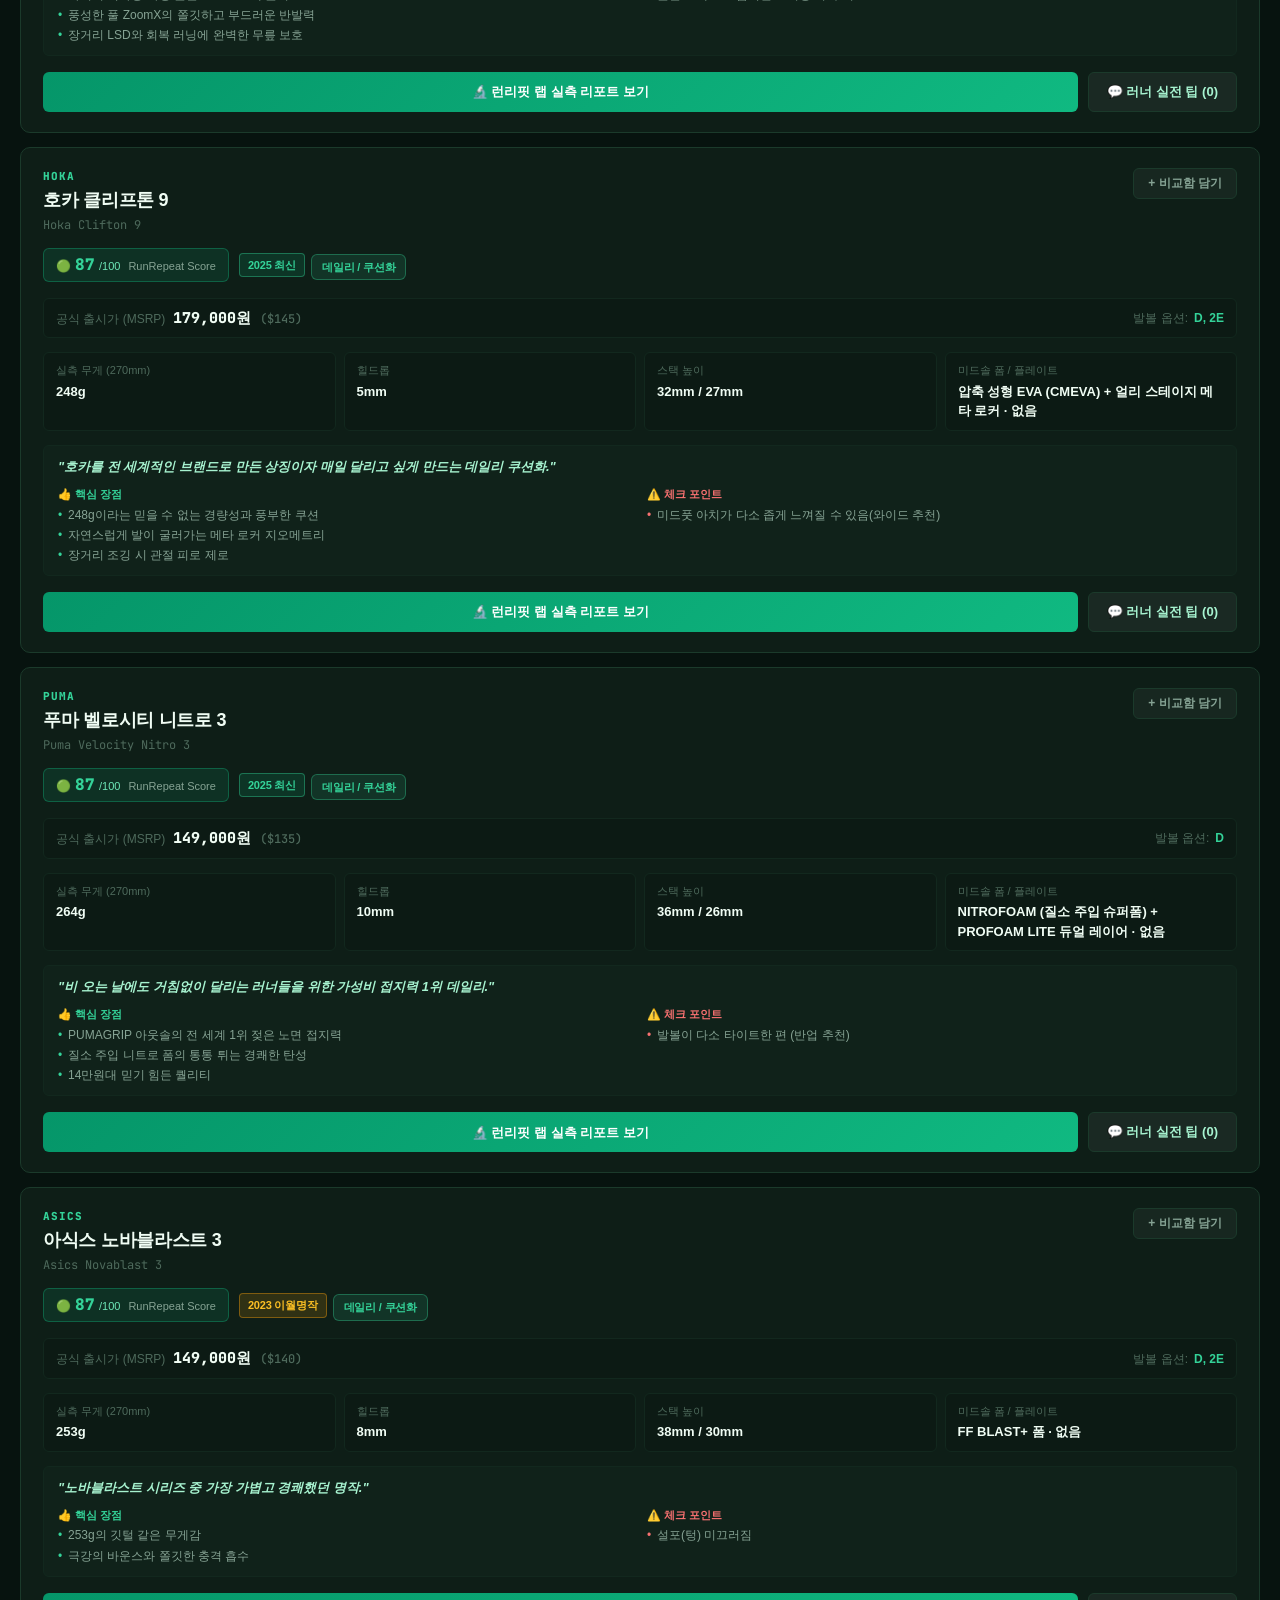
==== commit afb82749: "feat(wiki): add Coupang affiliate links for Adios Pro 3 and Gel Venture 9" ====
--- a/index.html
+++ b/index.html
@@ -3948,7 +3948,14 @@
       "url": "https://runrepeat.com/asics-gel-venture-9"
     },
     "gen_type": "current",
-    "release_year": 2025
+    "release_year": 2025,
+    "affiliate": {
+      "provider": "coupang",
+      "button_text": "쿠팡 최저가 & 빠른배송 확인",
+      "badge": "🚀 로켓배송",
+      "url": "https://link.coupang.com/a/hcEXvMzU6e",
+      "disclosure": "* 이 포스팅은 쿠팡 파트너스 활동의 일환으로, 이에 따른 일정액의 수수료를 제공받습니다."
+    }
   },
   {
     "id": "asics_gt_1000_13",
@@ -5739,6 +5746,13 @@
       ],
       "verdict": "프로 4 출시 후 역대급 이월 할인가로 풀려 러너들이 가장 열광하는 불멸의 명작 카본화.",
       "url": "https://runrepeat.com/adidas-adizero-adios-pro-3"
+    },
+    "affiliate": {
+      "provider": "coupang",
+      "button_text": "쿠팡 최저가 & 빠른배송 확인",
+      "badge": "🚀 로켓배송",
+      "url": "https://link.coupang.com/a/hcEDiBTeM0",
+      "disclosure": "* 이 포스팅은 쿠팡 파트너스 활동의 일환으로, 이에 따른 일정액의 수수료를 제공받습니다."
     }
   },
   {
